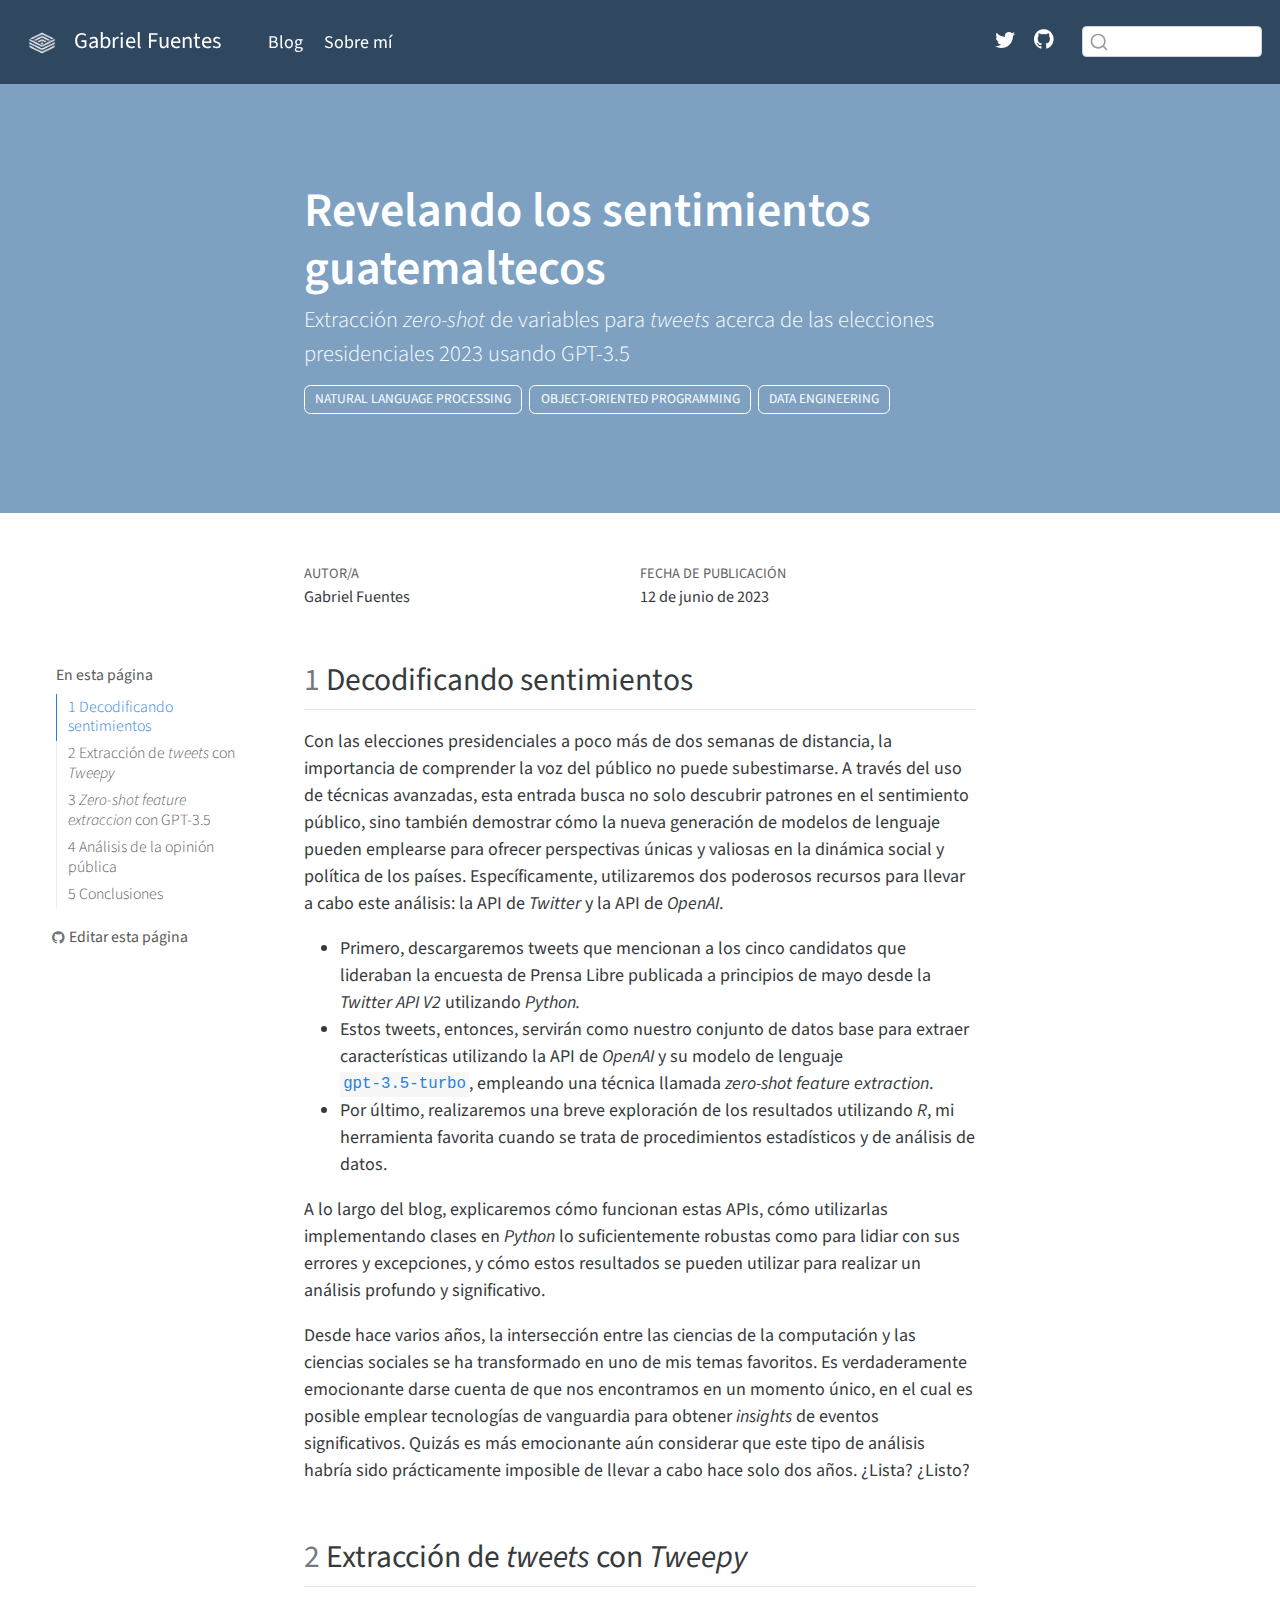
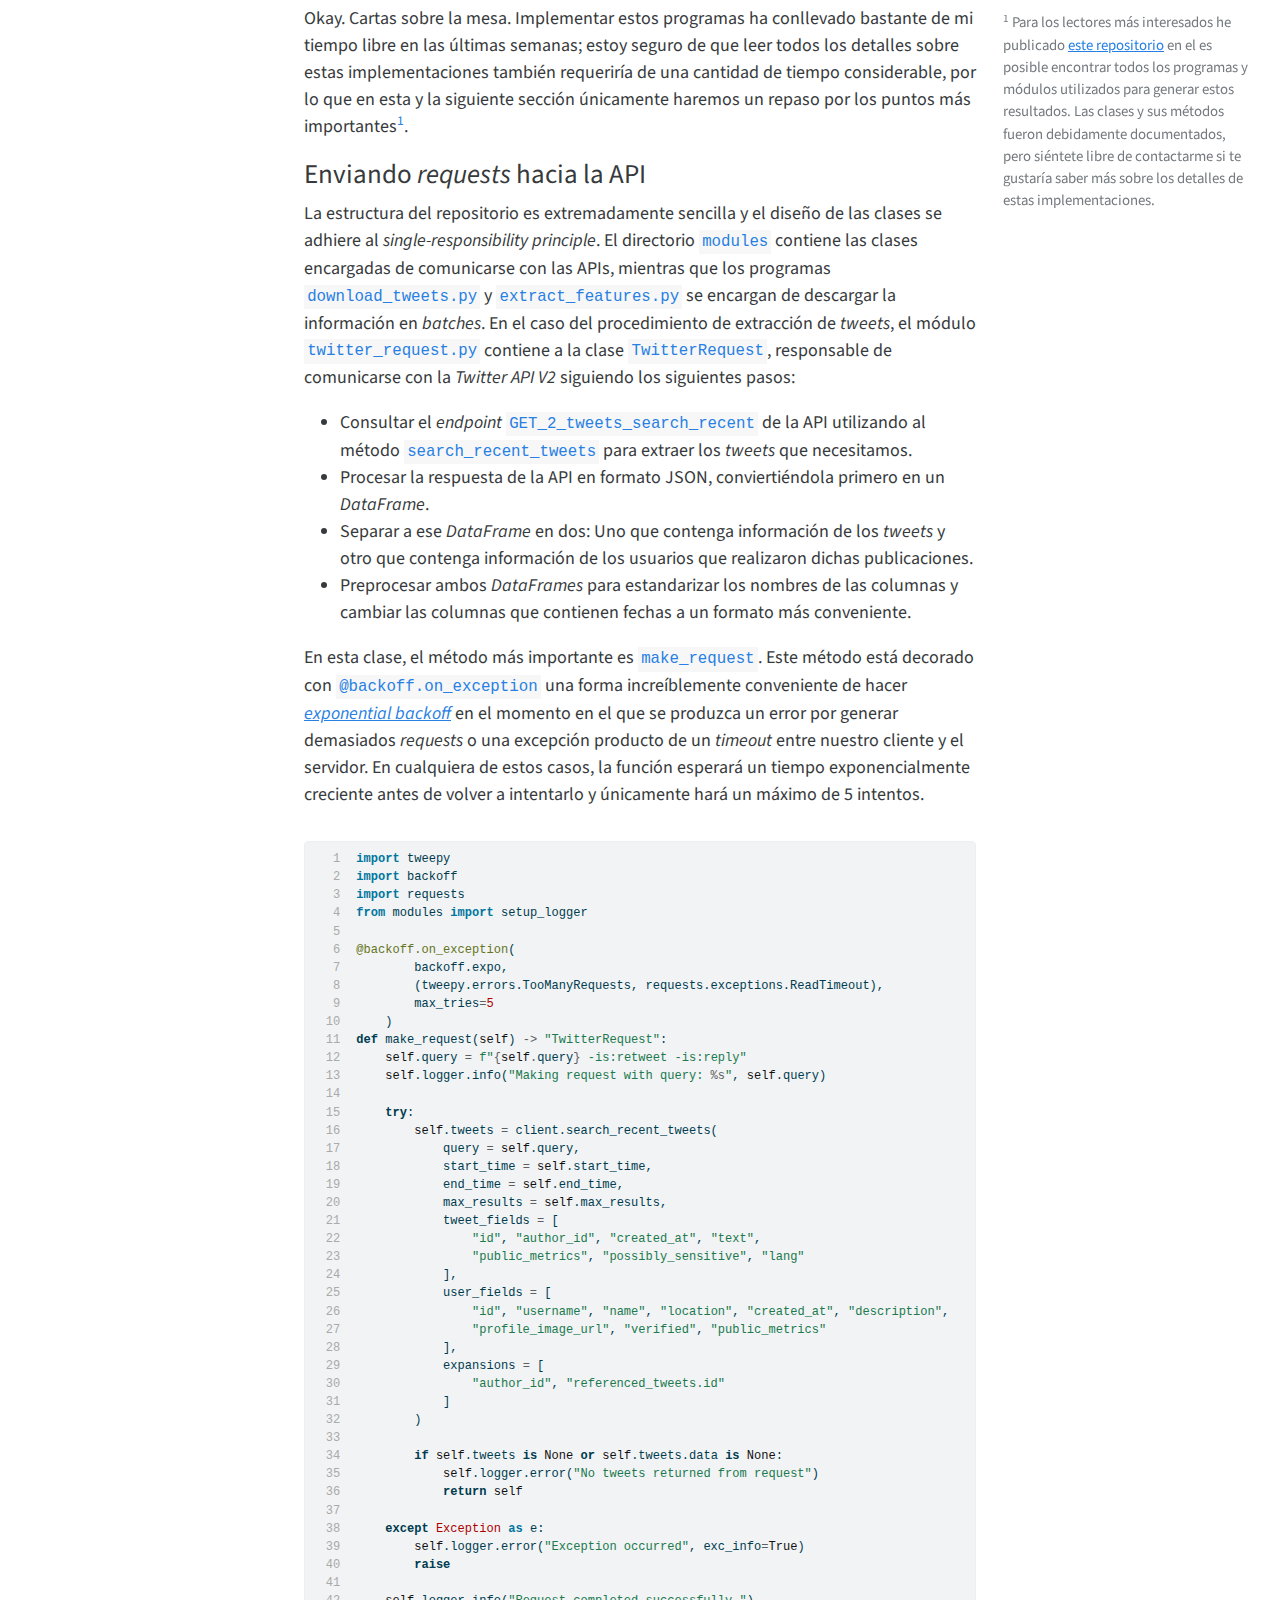
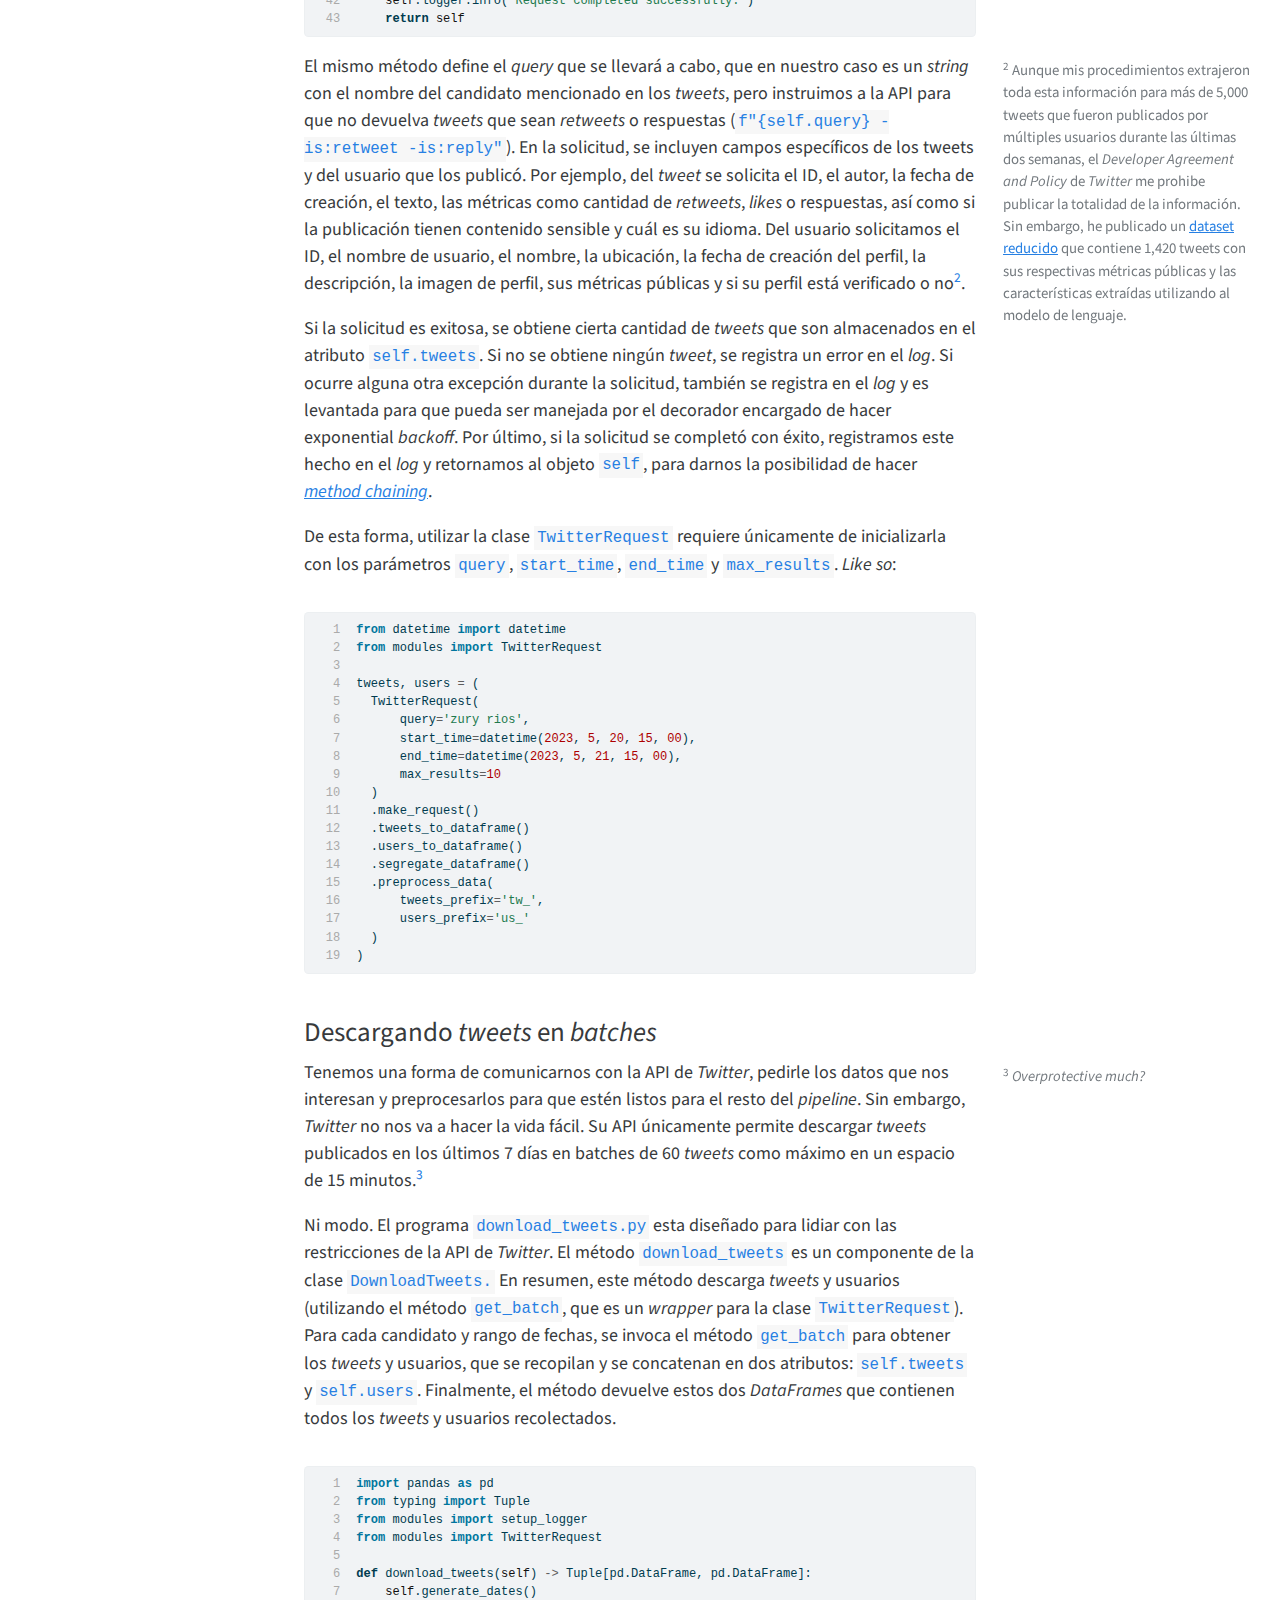
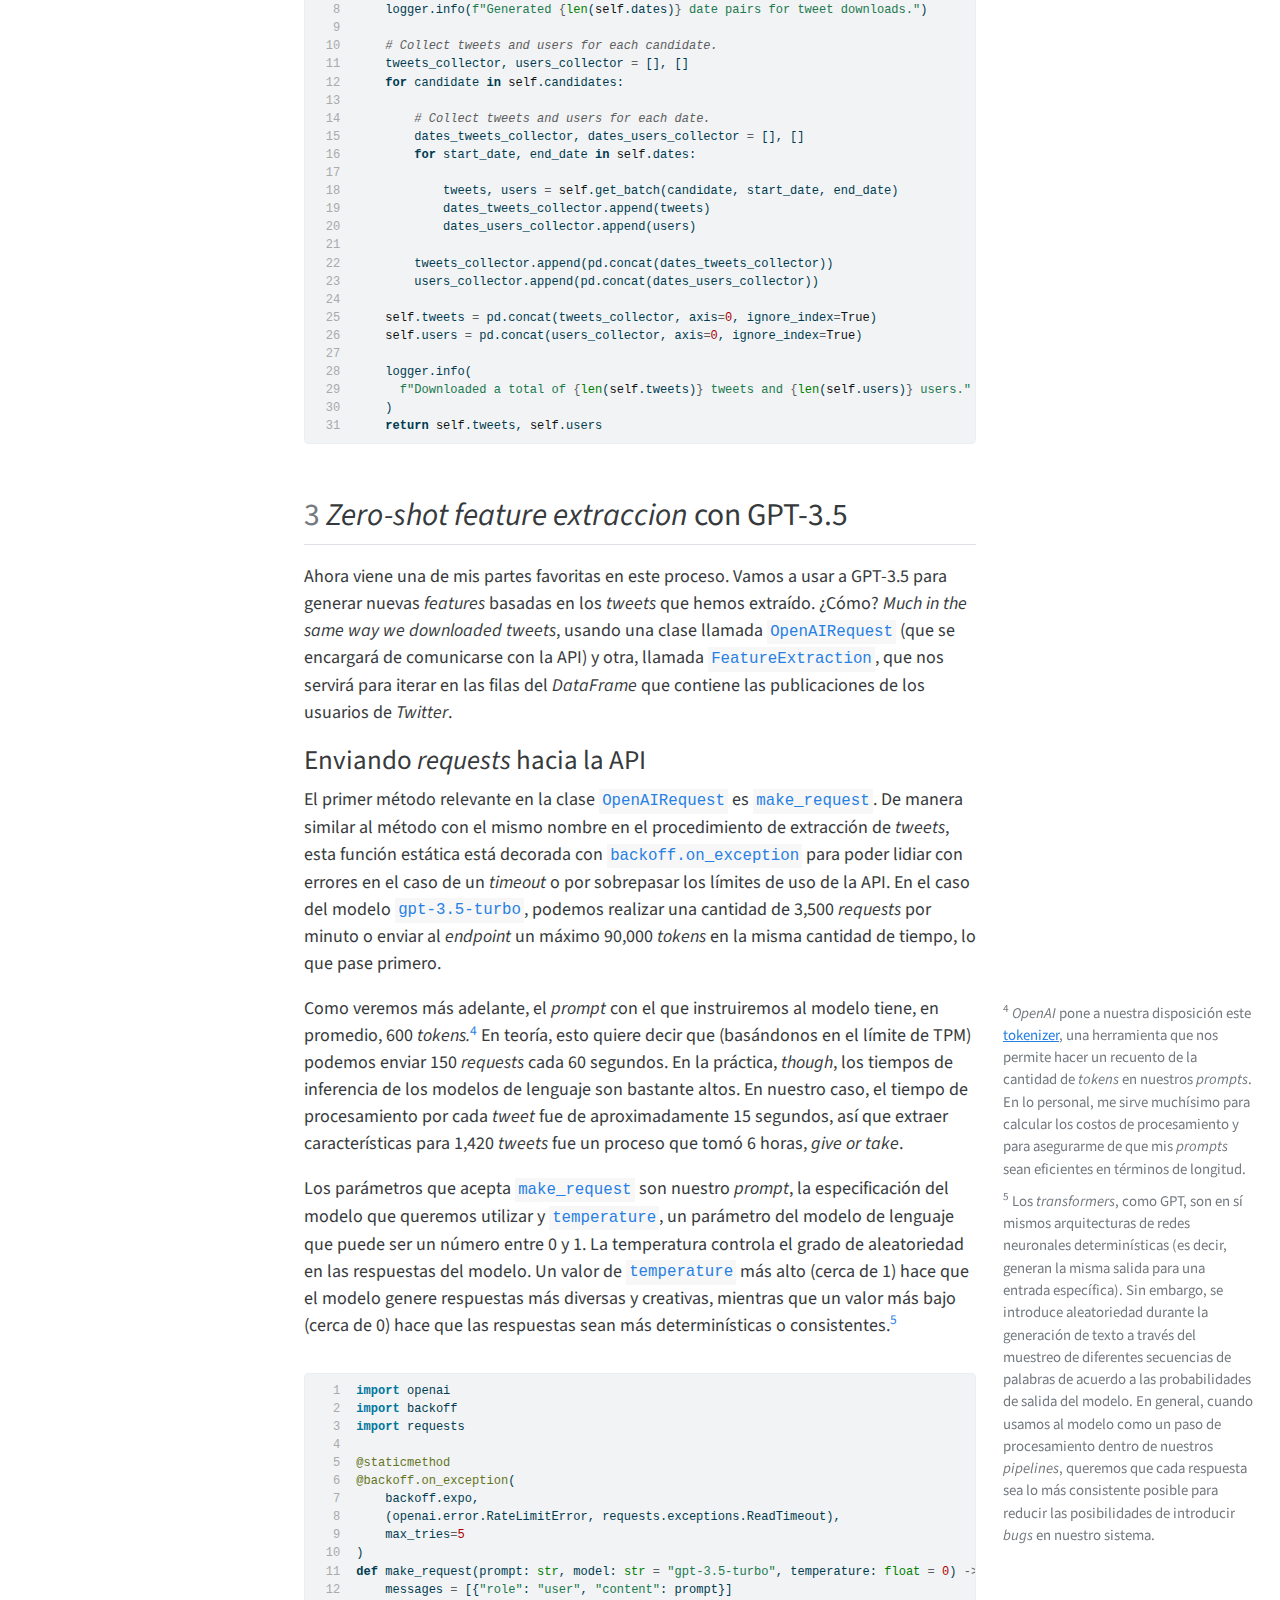
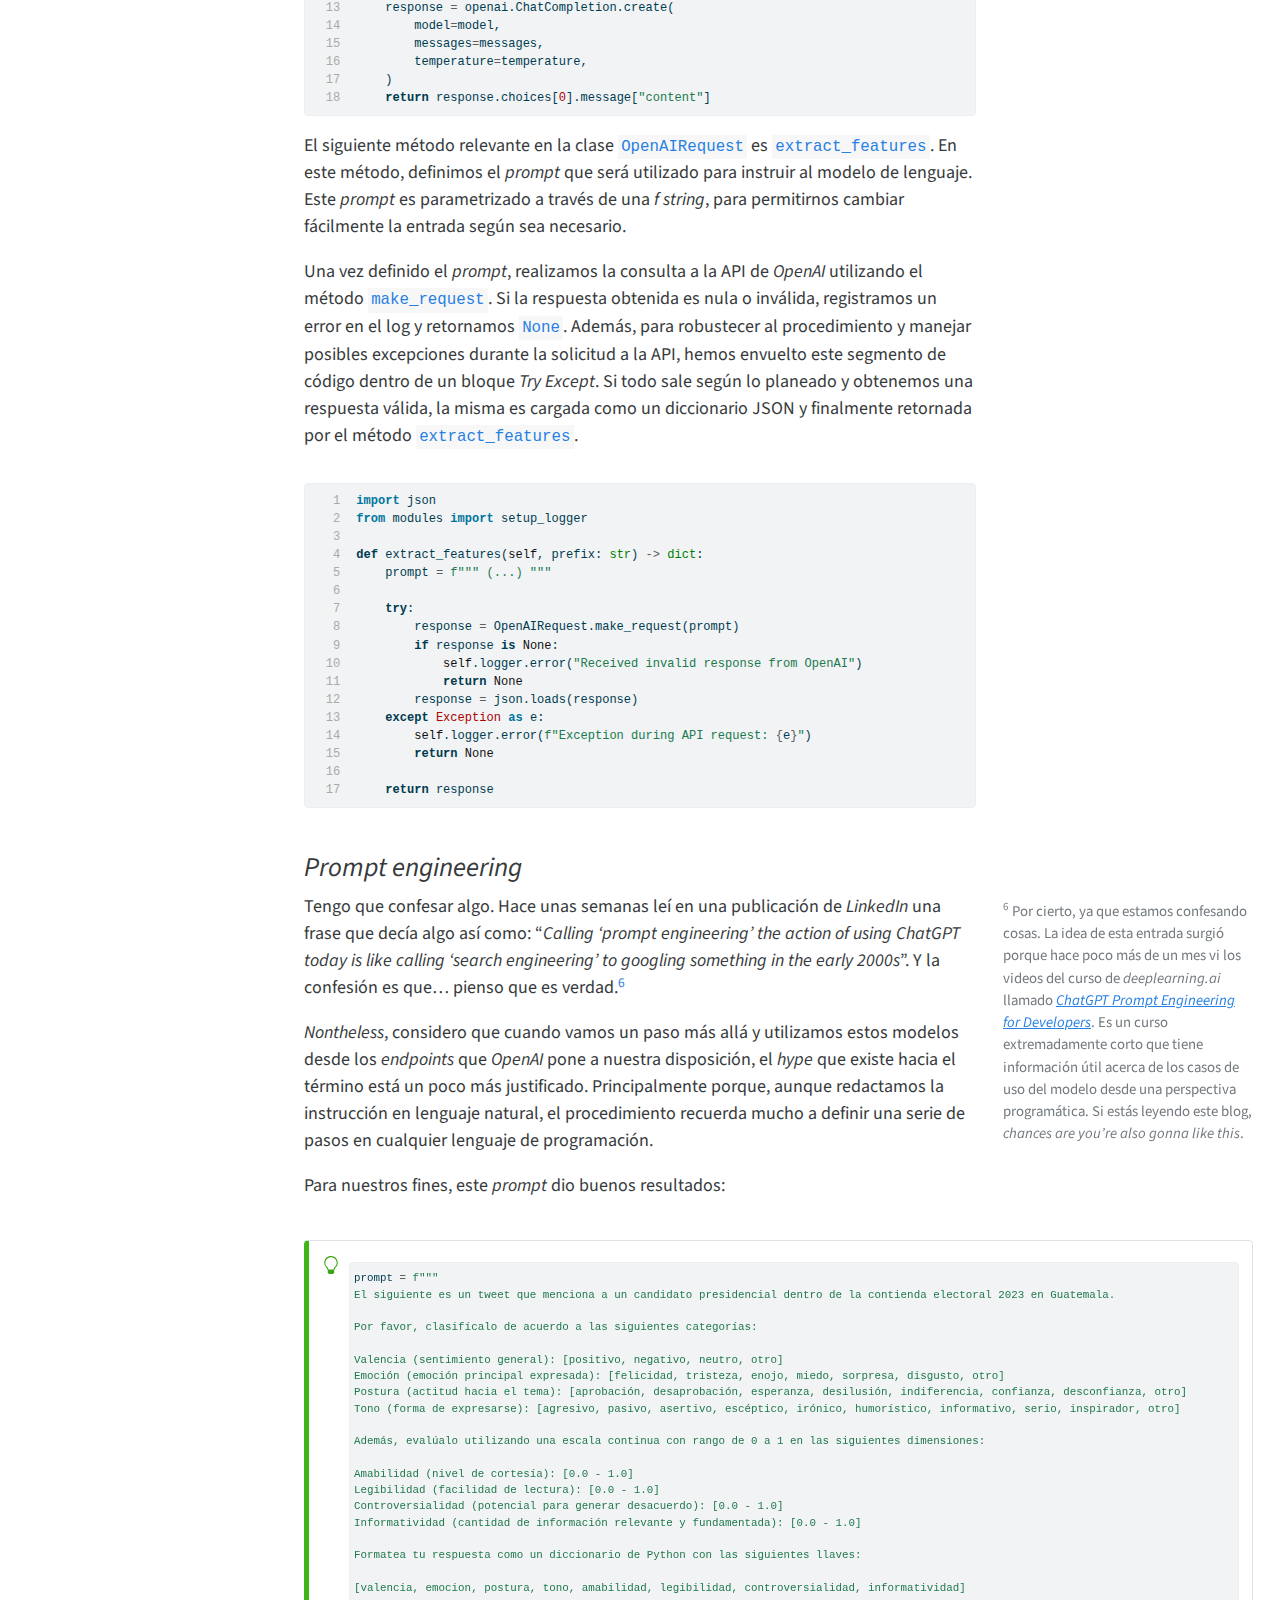
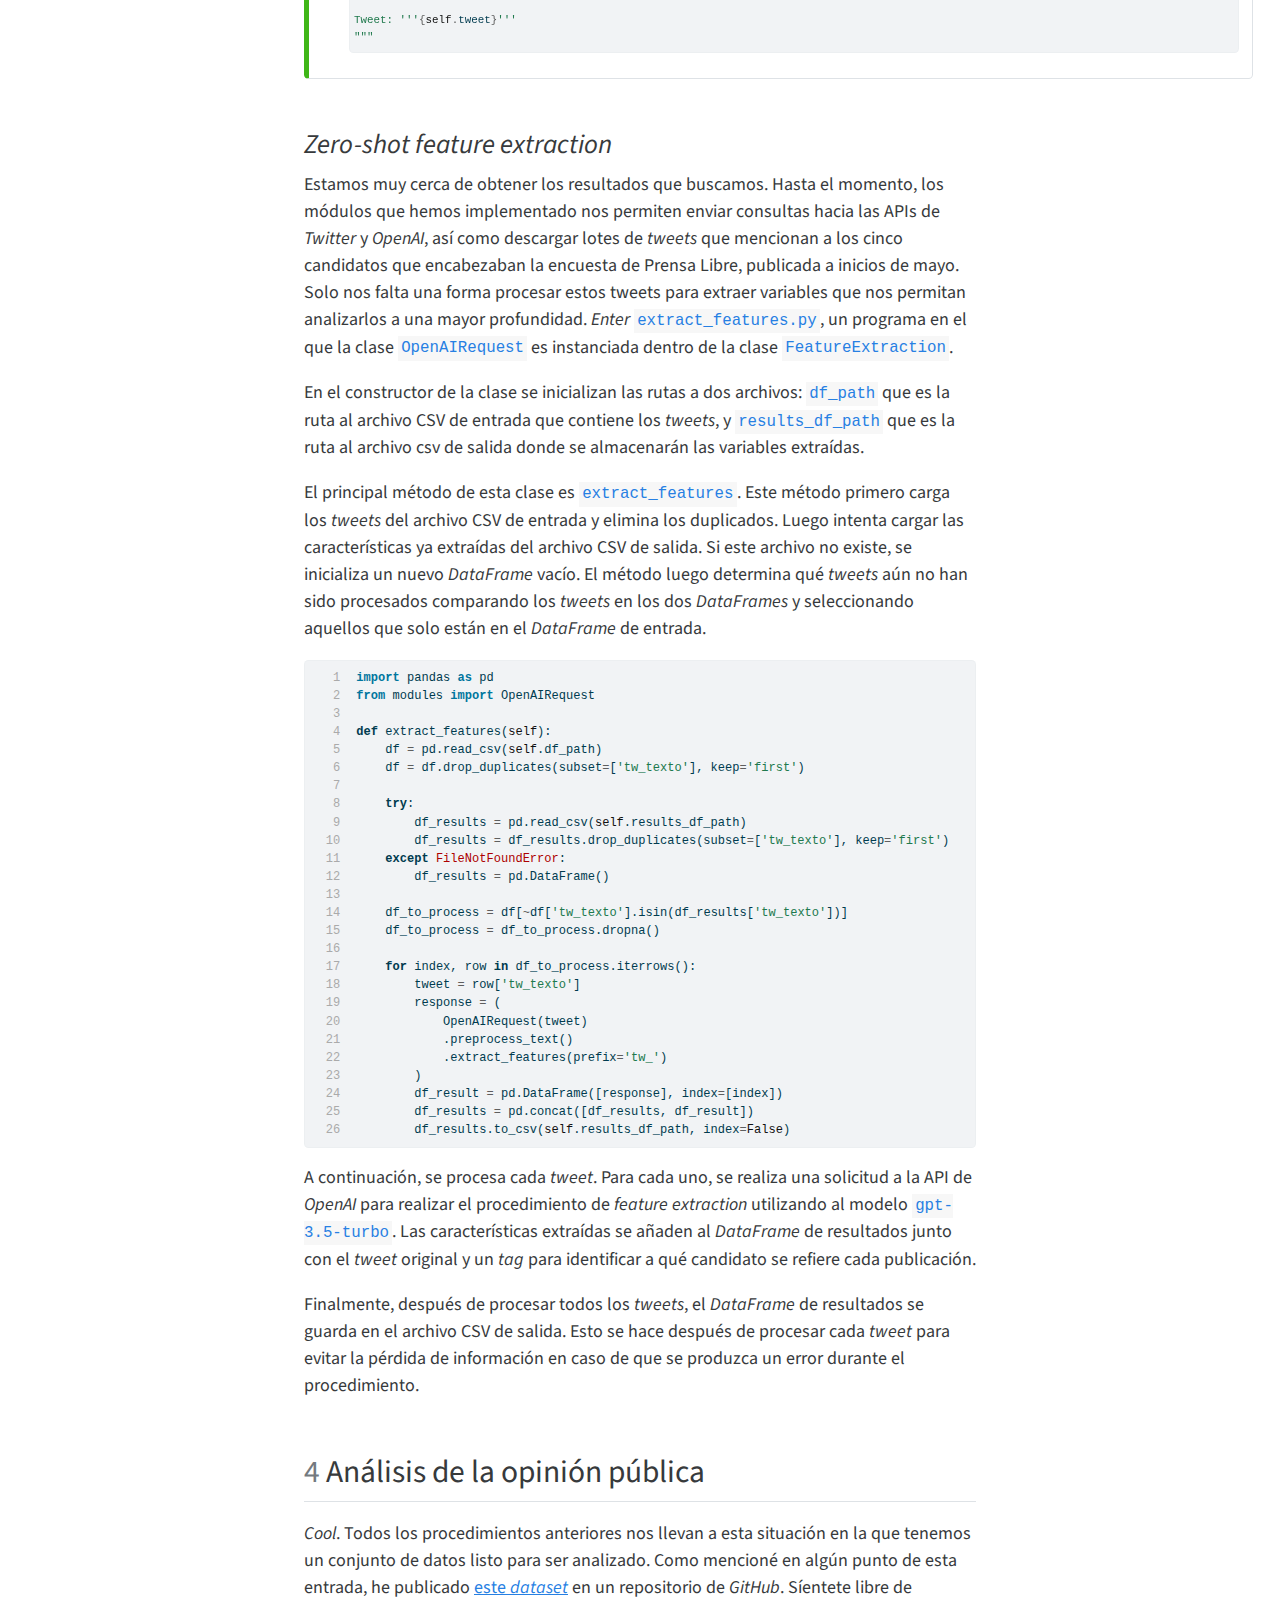
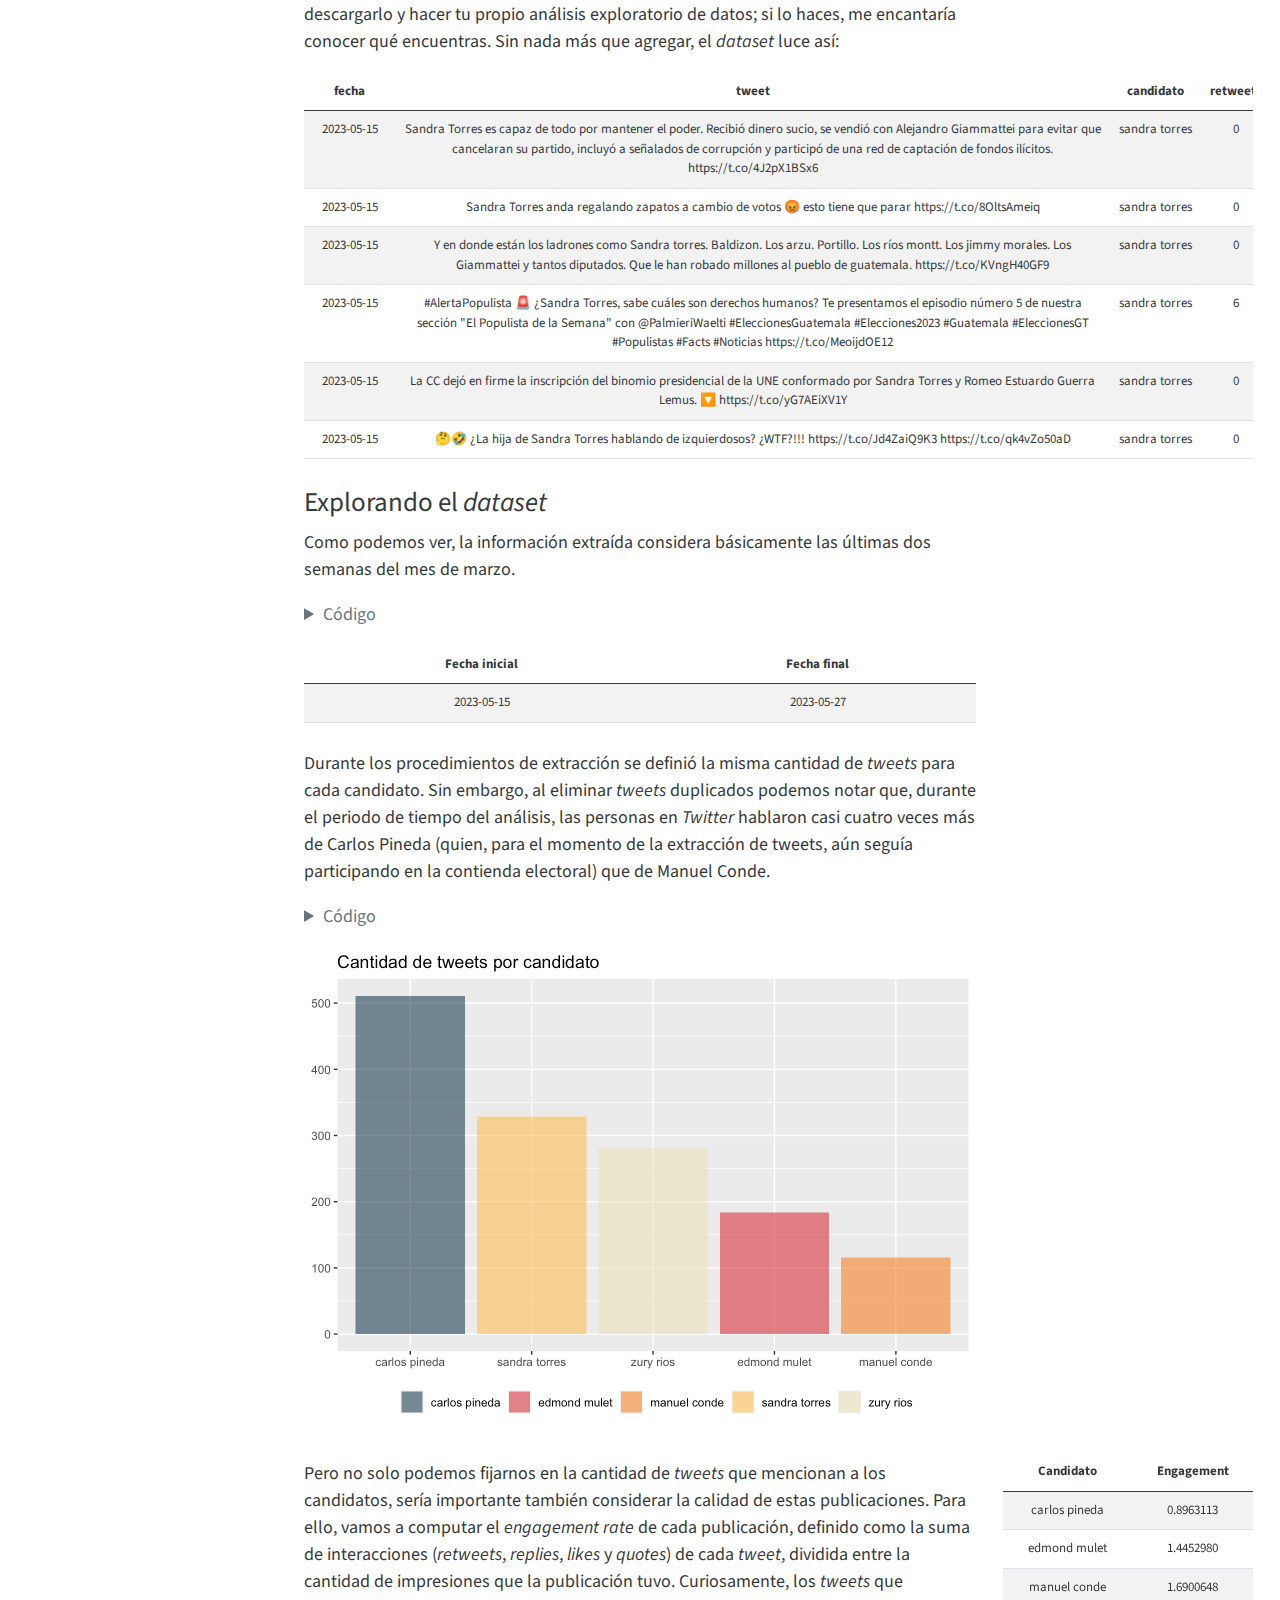
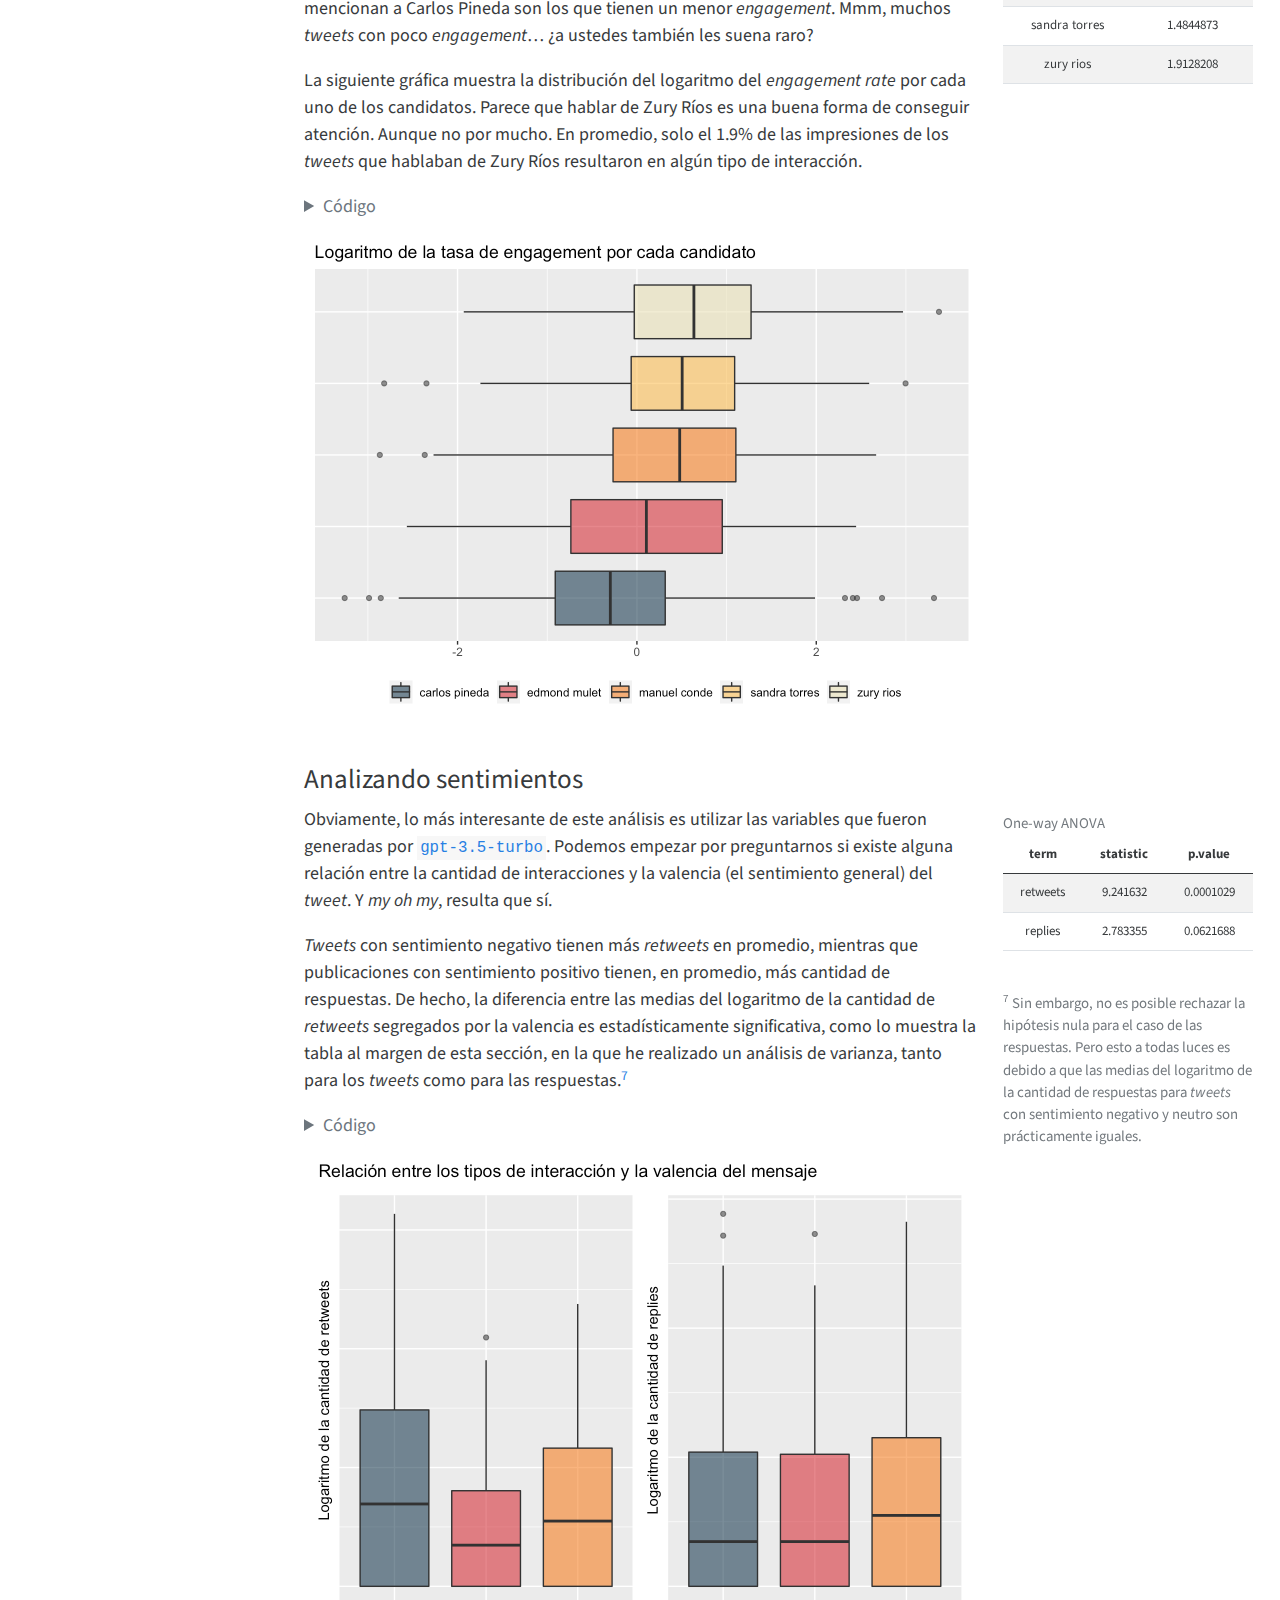
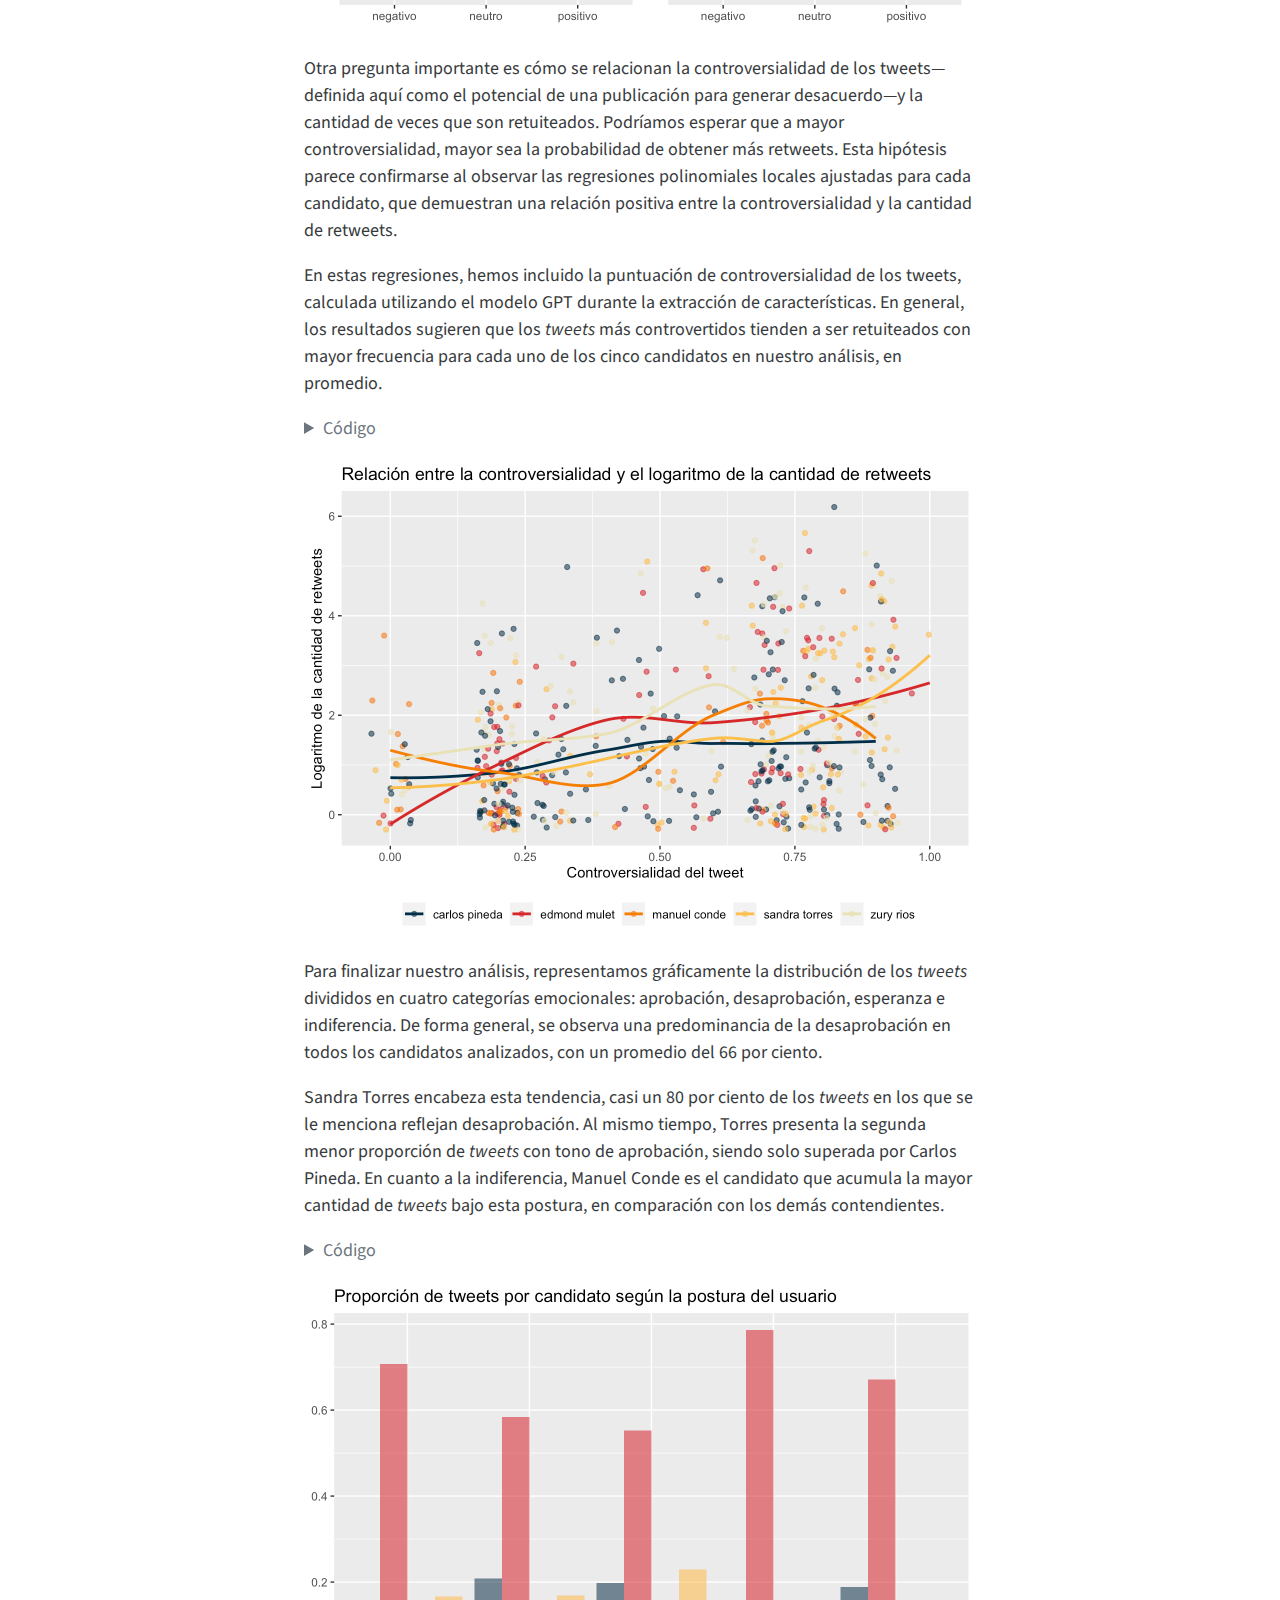
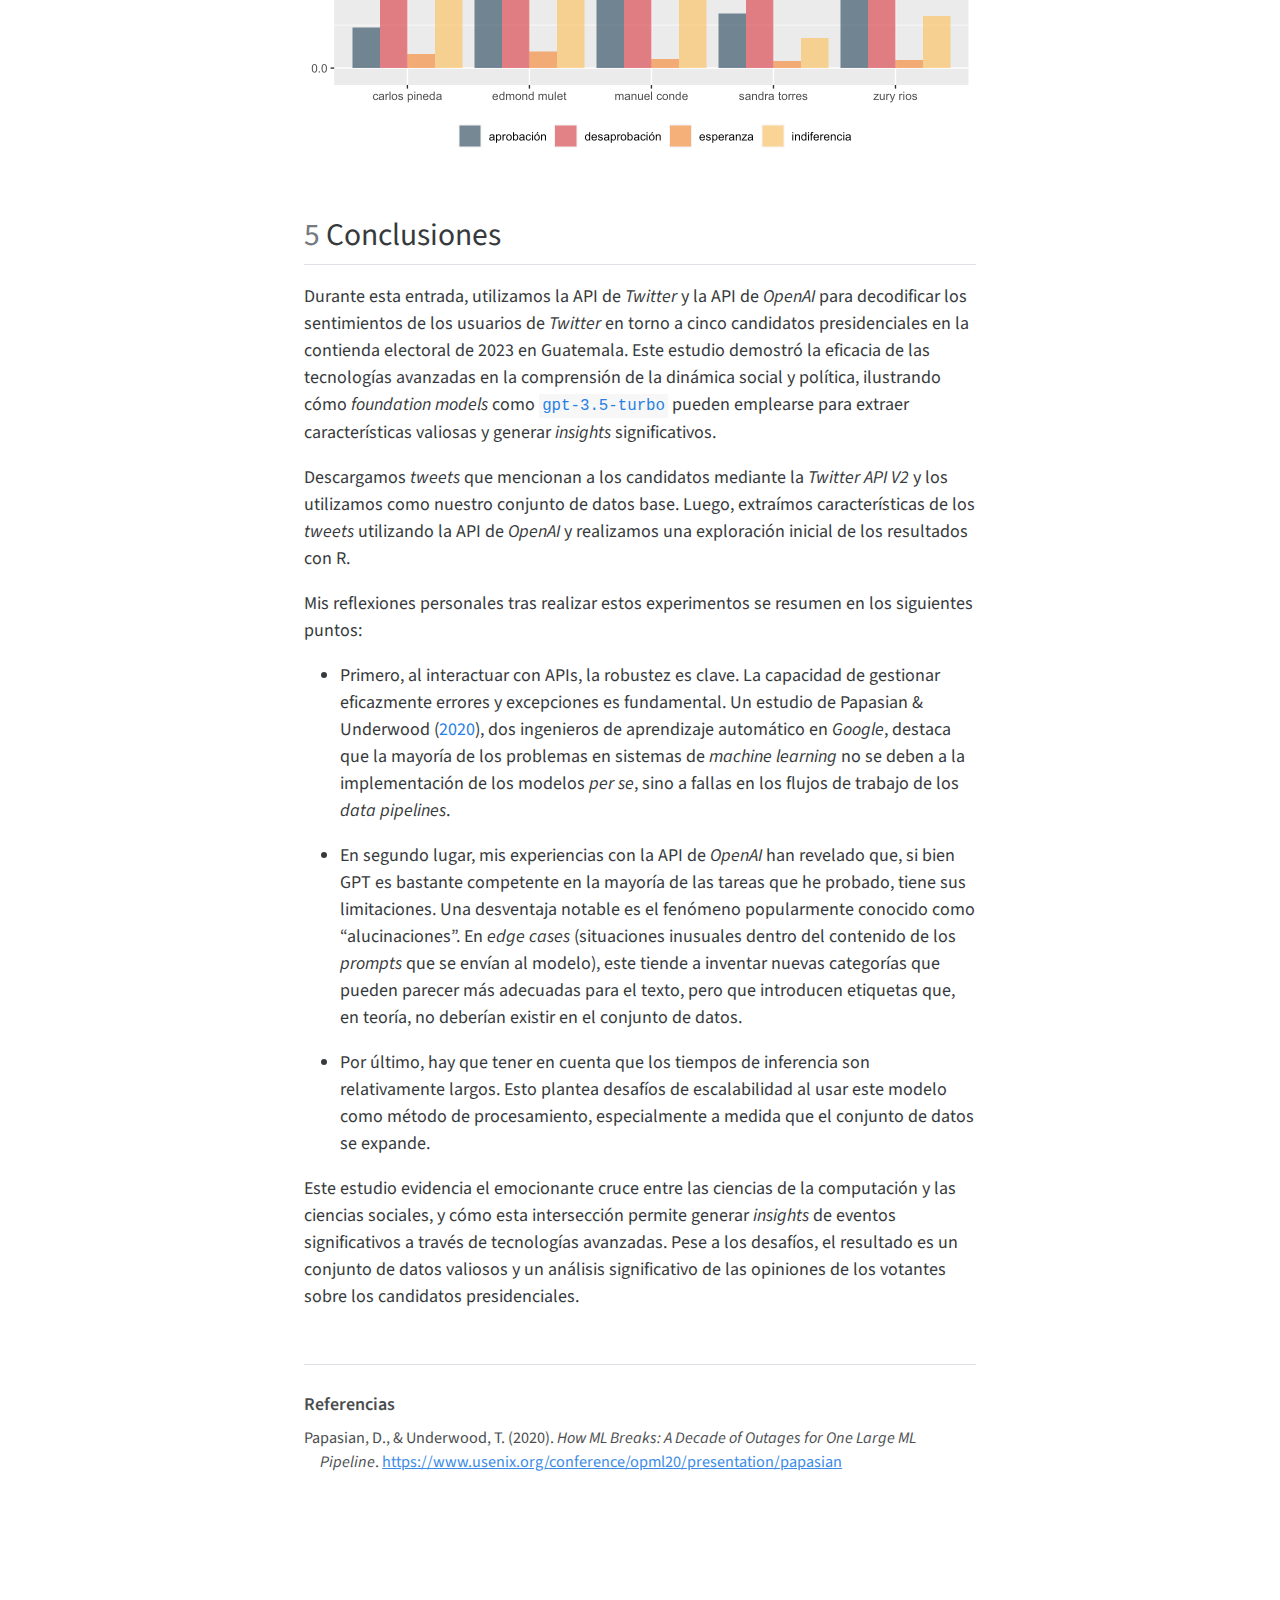
==== docs/posts/election-insights/index.html @ 9e245724 "Final draft" ====
<!DOCTYPE html>
<html xmlns="http://www.w3.org/1999/xhtml" lang="es" xml:lang="es"><head>

<meta charset="utf-8">
<meta name="generator" content="quarto-1.2.269">

<meta name="viewport" content="width=device-width, initial-scale=1.0, user-scalable=yes">

<meta name="author" content="Gabriel Fuentes">

<title>Gabriel Fuentes - Revelando los sentimientos guatemaltecos</title>
<style>
code{white-space: pre-wrap;}
span.smallcaps{font-variant: small-caps;}
div.columns{display: flex; gap: min(4vw, 1.5em);}
div.column{flex: auto; overflow-x: auto;}
div.hanging-indent{margin-left: 1.5em; text-indent: -1.5em;}
ul.task-list{list-style: none;}
ul.task-list li input[type="checkbox"] {
  width: 0.8em;
  margin: 0 0.8em 0.2em -1.6em;
  vertical-align: middle;
}
pre > code.sourceCode { white-space: pre; position: relative; }
pre > code.sourceCode > span { display: inline-block; line-height: 1.25; }
pre > code.sourceCode > span:empty { height: 1.2em; }
.sourceCode { overflow: visible; }
code.sourceCode > span { color: inherit; text-decoration: inherit; }
div.sourceCode { margin: 1em 0; }
pre.sourceCode { margin: 0; }
@media screen {
div.sourceCode { overflow: auto; }
}
@media print {
pre > code.sourceCode { white-space: pre-wrap; }
pre > code.sourceCode > span { text-indent: -5em; padding-left: 5em; }
}
pre.numberSource code
  { counter-reset: source-line 0; }
pre.numberSource code > span
  { position: relative; left: -4em; counter-increment: source-line; }
pre.numberSource code > span > a:first-child::before
  { content: counter(source-line);
    position: relative; left: -1em; text-align: right; vertical-align: baseline;
    border: none; display: inline-block;
    -webkit-touch-callout: none; -webkit-user-select: none;
    -khtml-user-select: none; -moz-user-select: none;
    -ms-user-select: none; user-select: none;
    padding: 0 4px; width: 4em;
    color: #aaaaaa;
  }
pre.numberSource { margin-left: 3em; border-left: 1px solid #aaaaaa;  padding-left: 4px; }
div.sourceCode
  {   }
@media screen {
pre > code.sourceCode > span > a:first-child::before { text-decoration: underline; }
}
code span.al { color: #ff0000; font-weight: bold; } /* Alert */
code span.an { color: #60a0b0; font-weight: bold; font-style: italic; } /* Annotation */
code span.at { color: #7d9029; } /* Attribute */
code span.bn { color: #40a070; } /* BaseN */
code span.bu { color: #008000; } /* BuiltIn */
code span.cf { color: #007020; font-weight: bold; } /* ControlFlow */
code span.ch { color: #4070a0; } /* Char */
code span.cn { color: #880000; } /* Constant */
code span.co { color: #60a0b0; font-style: italic; } /* Comment */
code span.cv { color: #60a0b0; font-weight: bold; font-style: italic; } /* CommentVar */
code span.do { color: #ba2121; font-style: italic; } /* Documentation */
code span.dt { color: #902000; } /* DataType */
code span.dv { color: #40a070; } /* DecVal */
code span.er { color: #ff0000; font-weight: bold; } /* Error */
code span.ex { } /* Extension */
code span.fl { color: #40a070; } /* Float */
code span.fu { color: #06287e; } /* Function */
code span.im { color: #008000; font-weight: bold; } /* Import */
code span.in { color: #60a0b0; font-weight: bold; font-style: italic; } /* Information */
code span.kw { color: #007020; font-weight: bold; } /* Keyword */
code span.op { color: #666666; } /* Operator */
code span.ot { color: #007020; } /* Other */
code span.pp { color: #bc7a00; } /* Preprocessor */
code span.sc { color: #4070a0; } /* SpecialChar */
code span.ss { color: #bb6688; } /* SpecialString */
code span.st { color: #4070a0; } /* String */
code span.va { color: #19177c; } /* Variable */
code span.vs { color: #4070a0; } /* VerbatimString */
code span.wa { color: #60a0b0; font-weight: bold; font-style: italic; } /* Warning */
div.csl-bib-body { }
div.csl-entry {
  clear: both;
}
.hanging div.csl-entry {
  margin-left:2em;
  text-indent:-2em;
}
div.csl-left-margin {
  min-width:2em;
  float:left;
}
div.csl-right-inline {
  margin-left:2em;
  padding-left:1em;
}
div.csl-indent {
  margin-left: 2em;
}
</style>


<script src="../../site_libs/quarto-nav/quarto-nav.js"></script>
<script src="../../site_libs/quarto-nav/headroom.min.js"></script>
<script src="../../site_libs/clipboard/clipboard.min.js"></script>
<script src="../../site_libs/quarto-search/autocomplete.umd.js"></script>
<script src="../../site_libs/quarto-search/fuse.min.js"></script>
<script src="../../site_libs/quarto-search/quarto-search.js"></script>
<meta name="quarto:offset" content="../../">
<link href="../../favicon.png" rel="icon" type="image/png">
<script src="../../site_libs/quarto-html/quarto.js"></script>
<script src="../../site_libs/quarto-html/popper.min.js"></script>
<script src="../../site_libs/quarto-html/tippy.umd.min.js"></script>
<script src="../../site_libs/quarto-html/anchor.min.js"></script>
<link href="../../site_libs/quarto-html/tippy.css" rel="stylesheet">
<link href="../../site_libs/quarto-html/quarto-syntax-highlighting.css" rel="stylesheet" id="quarto-text-highlighting-styles">
<script src="../../site_libs/bootstrap/bootstrap.min.js"></script>
<link href="../../site_libs/bootstrap/bootstrap-icons.css" rel="stylesheet">
<link href="../../site_libs/bootstrap/bootstrap.min.css" rel="stylesheet" id="quarto-bootstrap" data-mode="light">
<script id="quarto-search-options" type="application/json">{
  "location": "navbar",
  "copy-button": false,
  "collapse-after": 3,
  "panel-placement": "end",
  "type": "textbox",
  "limit": 20,
  "language": {
    "search-no-results-text": "Sin resultados",
    "search-matching-documents-text": "documentos encontrados",
    "search-copy-link-title": "Copiar el enlace en la búsqueda",
    "search-hide-matches-text": "Ocultar resultados adicionales",
    "search-more-match-text": "resultado adicional en este documento",
    "search-more-matches-text": "resultados adicionales en este documento",
    "search-clear-button-title": "Borrar",
    "search-detached-cancel-button-title": "Cancelar",
    "search-submit-button-title": "Enviar"
  }
}</script>
<script async="" src="https://www.googletagmanager.com/gtag/js?id=G-SLRQS7H2TD"></script>

<script type="text/javascript">

window.dataLayer = window.dataLayer || [];
function gtag(){dataLayer.push(arguments);}
gtag('js', new Date());
gtag('config', 'G-SLRQS7H2TD', { 'anonymize_ip': true});
</script>
<style>html{ scroll-behavior: smooth; }</style>
<style>
    .quarto-title-block .quarto-title-banner {
      background: #7EA1C2;
    }
    </style>

<script src="../../site_libs/kePrint-0.0.1/kePrint.js"></script>
<link href="../../site_libs/lightable-0.0.1/lightable.css" rel="stylesheet">


<link rel="stylesheet" href="../../styles.css">
<meta name="twitter:title" content="Gabriel Fuentes - Revelando los sentimientos guatemaltecos">
<meta name="twitter:description" content="Extracción *zero-shot* de variables para *tweets* acerca de las elecciones presidenciales 2023 usando GPT-3.5">
<meta name="twitter:image" content="https://gafnts.github.io/posts/election-insights/thumbnail.png">
<meta name="twitter:image-height" content="1450">
<meta name="twitter:image-width" content="1920">
<meta name="twitter:card" content="summary_large_image">
</head>

<body class="floating nav-fixed slimcontent">

<div id="quarto-search-results"></div>
  <header id="quarto-header" class="headroom fixed-top">
    <nav class="navbar navbar-expand-lg navbar-dark ">
      <div class="navbar-container container-fluid">
      <div class="navbar-brand-container">
    <a href="../../index.html" class="navbar-brand navbar-brand-logo">
    <img src="../../favicon.png" alt="" class="navbar-logo">
    </a>
    <a class="navbar-brand" href="../../index.html">
    <span class="navbar-title">Gabriel Fuentes</span>
    </a>
  </div>
          <button class="navbar-toggler" type="button" data-bs-toggle="collapse" data-bs-target="#navbarCollapse" aria-controls="navbarCollapse" aria-expanded="false" aria-label="Toggle navigation" onclick="if (window.quartoToggleHeadroom) { window.quartoToggleHeadroom(); }">
  <span class="navbar-toggler-icon"></span>
</button>
          <div class="collapse navbar-collapse" id="navbarCollapse">
            <ul class="navbar-nav navbar-nav-scroll me-auto">
  <li class="nav-item">
    <a class="nav-link" href="../../index.html">
 <span class="menu-text">Blog</span></a>
  </li>  
  <li class="nav-item">
    <a class="nav-link" href="../../about.html">
 <span class="menu-text">Sobre mí</span></a>
  </li>  
</ul>
            <ul class="navbar-nav navbar-nav-scroll ms-auto">
  <li class="nav-item compact">
    <a class="nav-link" href="https://twitter.com/gafnts"><i class="bi bi-twitter" role="img">
</i> 
 <span class="menu-text"></span></a>
  </li>  
  <li class="nav-item compact">
    <a class="nav-link" href="https://github.com/gafnts"><i class="bi bi-github" role="img">
</i> 
 <span class="menu-text"></span></a>
  </li>  
</ul>
              <div id="quarto-search" class="" title="Search"></div>
          </div> <!-- /navcollapse -->
      </div> <!-- /container-fluid -->
    </nav>
</header>
<!-- content -->
<header id="title-block-header" class="quarto-title-block default toc-left page-columns page-full">
  <div class="quarto-title-banner page-columns page-full">
    <div class="quarto-title column-body">
      <h1 class="title">Revelando los sentimientos guatemaltecos</h1>
            <p class="subtitle lead">Extracción <em>zero-shot</em> de variables para <em>tweets</em> acerca de las elecciones presidenciales 2023 usando GPT-3.5</p>
                                <div class="quarto-categories">
                <div class="quarto-category">Natural language processing</div>
                <div class="quarto-category">Object-oriented programming</div>
                <div class="quarto-category">Data engineering</div>
              </div>
                  </div>
  </div>
    
  
  <div class="quarto-title-meta">

      <div>
      <div class="quarto-title-meta-heading">Autor/a</div>
      <div class="quarto-title-meta-contents">
               <p>Gabriel Fuentes </p>
            </div>
    </div>
      
      <div>
      <div class="quarto-title-meta-heading">Fecha de publicación</div>
      <div class="quarto-title-meta-contents">
        <p class="date">12 de junio de 2023</p>
      </div>
    </div>
    
      
    </div>
    
  
  </header><div id="quarto-content" class="quarto-container page-columns page-rows-contents page-layout-article page-navbar">
<!-- sidebar -->
  <nav id="quarto-sidebar" class="sidebar collapse sidebar-navigation floating overflow-auto">
    <nav id="TOC" role="doc-toc" class="toc-active">
    <h2 id="toc-title">En esta página</h2>
   
  <ul>
  <li><a href="#decodificando-sentimientos" id="toc-decodificando-sentimientos" class="nav-link active" data-scroll-target="#decodificando-sentimientos"><span class="toc-section-number">1</span>  Decodificando sentimientos</a></li>
  <li><a href="#extracción-de-tweets-con-tweepy" id="toc-extracción-de-tweets-con-tweepy" class="nav-link" data-scroll-target="#extracción-de-tweets-con-tweepy"><span class="toc-section-number">2</span>  Extracción de <em>tweets</em> con <em>Tweepy</em></a>
  <ul class="collapse">
  <li><a href="#enviando-requests-hacia-la-api" id="toc-enviando-requests-hacia-la-api" class="nav-link" data-scroll-target="#enviando-requests-hacia-la-api">Enviando <em>requests</em> hacia la API</a></li>
  <li><a href="#descargando-tweets-en-batches" id="toc-descargando-tweets-en-batches" class="nav-link" data-scroll-target="#descargando-tweets-en-batches">Descargando <em>tweets</em> en <em>batches</em></a></li>
  </ul></li>
  <li><a href="#zero-shot-feature-extraccion-con-gpt-3.5" id="toc-zero-shot-feature-extraccion-con-gpt-3.5" class="nav-link" data-scroll-target="#zero-shot-feature-extraccion-con-gpt-3.5"><span class="toc-section-number">3</span>  <em>Zero-shot feature extraccion</em> con GPT-3.5</a>
  <ul class="collapse">
  <li><a href="#enviando-requests-hacia-la-api-1" id="toc-enviando-requests-hacia-la-api-1" class="nav-link" data-scroll-target="#enviando-requests-hacia-la-api-1">Enviando <em>requests</em> hacia la API</a></li>
  <li><a href="#prompt-engineering" id="toc-prompt-engineering" class="nav-link" data-scroll-target="#prompt-engineering"><em>Prompt engineering</em></a></li>
  <li><a href="#zero-shot-feature-extraction" id="toc-zero-shot-feature-extraction" class="nav-link" data-scroll-target="#zero-shot-feature-extraction"><em>Zero-shot feature extraction</em></a></li>
  </ul></li>
  <li><a href="#análisis-de-la-opinión-pública" id="toc-análisis-de-la-opinión-pública" class="nav-link" data-scroll-target="#análisis-de-la-opinión-pública"><span class="toc-section-number">4</span>  Análisis de la opinión pública</a>
  <ul class="collapse">
  <li><a href="#explorando-el-dataset" id="toc-explorando-el-dataset" class="nav-link" data-scroll-target="#explorando-el-dataset">Explorando el <em>dataset</em></a></li>
  <li><a href="#analizando-sentimientos" id="toc-analizando-sentimientos" class="nav-link" data-scroll-target="#analizando-sentimientos">Analizando sentimientos</a></li>
  </ul></li>
  <li><a href="#conclusiones" id="toc-conclusiones" class="nav-link" data-scroll-target="#conclusiones"><span class="toc-section-number">5</span>  Conclusiones</a></li>
  </ul>
<div class="toc-actions"><div><i class="bi bi-github"></i></div><div class="action-links"><p><a href="https://github.com/gafnts/gafnts.github.io/edit/blog/posts/election-insights/index.qmd" class="toc-action">Editar esta página</a></p></div></div></nav>
</nav>
<!-- margin-sidebar -->
    <div id="quarto-margin-sidebar" class="sidebar margin-sidebar">
    </div>
<!-- main -->
<main class="content quarto-banner-title-block page-columns page-full" id="quarto-document-content">




<section id="decodificando-sentimientos" class="level2" data-number="1">
<h2 data-number="1" class="anchored" data-anchor-id="decodificando-sentimientos"><span class="header-section-number">1</span> Decodificando sentimientos</h2>
<p>Con las elecciones presidenciales a poco más de dos semanas de distancia, la importancia de comprender la voz del público no puede subestimarse. A través del uso de técnicas avanzadas, esta entrada busca no solo descubrir patrones en el sentimiento público, sino también demostrar cómo la nueva generación de modelos de lenguaje pueden emplearse para ofrecer perspectivas únicas y valiosas en la dinámica social y política de los países. Específicamente, utilizaremos dos poderosos recursos para llevar a cabo este análisis: la API de <em>Twitter</em> y la API de <em>OpenAI</em>.</p>
<ul>
<li>Primero, descargaremos tweets que mencionan a los cinco candidatos que lideraban la encuesta de Prensa Libre publicada a principios de mayo desde la <em>Twitter API V2</em> utilizando <em>Python.</em></li>
<li>Estos tweets, entonces, servirán como nuestro conjunto de datos base para extraer características utilizando la API de <em>OpenAI</em> y su modelo de lenguaje <code>gpt-3.5-turbo</code>, empleando una técnica llamada <em>zero-shot feature extraction</em>.</li>
<li>Por último, realizaremos una breve exploración de los resultados utilizando <em>R</em>, mi herramienta favorita cuando se trata de procedimientos estadísticos y de análisis de datos.</li>
</ul>
<p>A lo largo del blog, explicaremos cómo funcionan estas APIs, cómo utilizarlas implementando clases en <em>Python</em> lo suficientemente robustas como para lidiar con sus errores y excepciones, y cómo estos resultados se pueden utilizar para realizar un análisis profundo y significativo.</p>
<p>Desde hace varios años, la intersección entre las ciencias de la computación y las ciencias sociales se ha transformado en uno de mis temas favoritos. Es verdaderamente emocionante darse cuenta de que nos encontramos en un momento único, en el cual es posible emplear tecnologías de vanguardia para obtener <em>insights</em> de eventos significativos. Quizás es más emocionante aún considerar que este tipo de análisis habría sido prácticamente imposible de llevar a cabo hace solo dos años. ¿Lista? ¿Listo?</p>
</section>
<section id="extracción-de-tweets-con-tweepy" class="level2 page-columns page-full" data-number="2">
<h2 data-number="2" class="anchored" data-anchor-id="extracción-de-tweets-con-tweepy"><span class="header-section-number">2</span> Extracción de <em>tweets</em> con <em>Tweepy</em></h2>
<div class="page-columns page-full"><p>Okay. Cartas sobre la mesa. Implementar estos programas ha conllevado bastante de mi tiempo libre en las últimas semanas; estoy seguro de que leer todos los detalles sobre estas implementaciones también requeriría de una cantidad de tiempo considerable, por lo que en esta y la siguiente sección únicamente haremos un repaso por los puntos más importantes<a href="#fn1" class="footnote-ref" id="fnref1" role="doc-noteref"><sup>1</sup></a>.</p><div class="no-row-height column-margin column-container"><li id="fn1"><p><sup>1</sup>&nbsp;Para los lectores más interesados he publicado <a href="https://github.com/gafnts/2023-election-insights">este repositorio</a> en el es posible encontrar todos los programas y módulos utilizados para generar estos resultados. Las clases y sus métodos fueron debidamente documentados, pero siéntete libre de contactarme si te gustaría saber más sobre los detalles de estas implementaciones.</p></li></div></div>
<section id="enviando-requests-hacia-la-api" class="level3 page-columns page-full">
<h3 class="anchored" data-anchor-id="enviando-requests-hacia-la-api">Enviando <em>requests</em> hacia la API</h3>
<p>La estructura del repositorio es extremadamente sencilla y el diseño de las clases se adhiere al <em>single-responsibility principle</em>. El directorio <code>modules</code> contiene las clases encargadas de comunicarse con las APIs, mientras que los programas <code>download_tweets.py</code> y <code>extract_features.py</code> se encargan de descargar la información en <em>batches</em>. En el caso del procedimiento de extracción de <em>tweets</em>, el módulo <code>twitter_request.py</code> contiene a la clase <code>TwitterRequest</code>, responsable de comunicarse con la <em>Twitter API V2</em> siguiendo los siguientes pasos:</p>
<ul>
<li>Consultar el <em>endpoint</em> <code>GET_2_tweets_search_recent</code> de la API utilizando al método <code>search_recent_tweets</code> para extraer los <em>tweets</em> que necesitamos.</li>
<li>Procesar la respuesta de la API en formato JSON, conviertiéndola primero en un <em>DataFrame</em>.</li>
<li>Separar a ese <em>DataFrame</em> en dos: Uno que contenga información de los <em>tweets</em> y otro que contenga información de los usuarios que realizaron dichas publicaciones.</li>
<li>Preprocesar ambos <em>DataFrames</em> para estandarizar los nombres de las columnas y cambiar las columnas que contienen fechas a un formato más conveniente.</li>
</ul>
<p>En esta clase, el método más importante es <code>make_request</code>. Este método está decorado con <code>@backoff.on_exception</code> una forma increíblemente conveniente de hacer <a href="https://en.wikipedia.org/wiki/Exponential_backoff"><em>exponential backoff</em></a> en el momento en el que se produzca un error por generar demasiados <em>requests</em> o una excepción producto de un <em>timeout</em> entre nuestro cliente y el servidor. En cualquiera de estos casos, la función esperará un tiempo exponencialmente creciente antes de volver a intentarlo y únicamente hará un máximo de 5 intentos.</p>
<div class="cell">
<div class="sourceCode cell-code" id="cb1"><pre class="sourceCode numberSource python number-lines code-with-copy"><code class="sourceCode python"><span id="cb1-1"><a href="#cb1-1"></a><span class="im">import</span> tweepy</span>
<span id="cb1-2"><a href="#cb1-2"></a><span class="im">import</span> backoff</span>
<span id="cb1-3"><a href="#cb1-3"></a><span class="im">import</span> requests</span>
<span id="cb1-4"><a href="#cb1-4"></a><span class="im">from</span> modules <span class="im">import</span> setup_logger</span>
<span id="cb1-5"><a href="#cb1-5"></a></span>
<span id="cb1-6"><a href="#cb1-6"></a><span class="at">@backoff.on_exception</span>(</span>
<span id="cb1-7"><a href="#cb1-7"></a>        backoff.expo, </span>
<span id="cb1-8"><a href="#cb1-8"></a>        (tweepy.errors.TooManyRequests, requests.exceptions.ReadTimeout),</span>
<span id="cb1-9"><a href="#cb1-9"></a>        max_tries<span class="op">=</span><span class="dv">5</span></span>
<span id="cb1-10"><a href="#cb1-10"></a>    )</span>
<span id="cb1-11"><a href="#cb1-11"></a><span class="kw">def</span> make_request(<span class="va">self</span>) <span class="op">-&gt;</span> <span class="st">"TwitterRequest"</span>:</span>
<span id="cb1-12"><a href="#cb1-12"></a>    <span class="va">self</span>.query <span class="op">=</span> <span class="ss">f"</span><span class="sc">{</span><span class="va">self</span><span class="sc">.</span>query<span class="sc">}</span><span class="ss"> -is:retweet -is:reply"</span></span>
<span id="cb1-13"><a href="#cb1-13"></a>    <span class="va">self</span>.logger.info(<span class="st">"Making request with query: </span><span class="sc">%s</span><span class="st">"</span>, <span class="va">self</span>.query)</span>
<span id="cb1-14"><a href="#cb1-14"></a></span>
<span id="cb1-15"><a href="#cb1-15"></a>    <span class="cf">try</span>:</span>
<span id="cb1-16"><a href="#cb1-16"></a>        <span class="va">self</span>.tweets <span class="op">=</span> client.search_recent_tweets(</span>
<span id="cb1-17"><a href="#cb1-17"></a>            query <span class="op">=</span> <span class="va">self</span>.query,</span>
<span id="cb1-18"><a href="#cb1-18"></a>            start_time <span class="op">=</span> <span class="va">self</span>.start_time,</span>
<span id="cb1-19"><a href="#cb1-19"></a>            end_time <span class="op">=</span> <span class="va">self</span>.end_time,</span>
<span id="cb1-20"><a href="#cb1-20"></a>            max_results <span class="op">=</span> <span class="va">self</span>.max_results,</span>
<span id="cb1-21"><a href="#cb1-21"></a>            tweet_fields <span class="op">=</span> [</span>
<span id="cb1-22"><a href="#cb1-22"></a>                <span class="st">"id"</span>, <span class="st">"author_id"</span>, <span class="st">"created_at"</span>, <span class="st">"text"</span>, </span>
<span id="cb1-23"><a href="#cb1-23"></a>                <span class="st">"public_metrics"</span>, <span class="st">"possibly_sensitive"</span>, <span class="st">"lang"</span></span>
<span id="cb1-24"><a href="#cb1-24"></a>            ],</span>
<span id="cb1-25"><a href="#cb1-25"></a>            user_fields <span class="op">=</span> [</span>
<span id="cb1-26"><a href="#cb1-26"></a>                <span class="st">"id"</span>, <span class="st">"username"</span>, <span class="st">"name"</span>, <span class="st">"location"</span>, <span class="st">"created_at"</span>, <span class="st">"description"</span>, </span>
<span id="cb1-27"><a href="#cb1-27"></a>                <span class="st">"profile_image_url"</span>, <span class="st">"verified"</span>, <span class="st">"public_metrics"</span></span>
<span id="cb1-28"><a href="#cb1-28"></a>            ],</span>
<span id="cb1-29"><a href="#cb1-29"></a>            expansions <span class="op">=</span> [</span>
<span id="cb1-30"><a href="#cb1-30"></a>                <span class="st">"author_id"</span>, <span class="st">"referenced_tweets.id"</span></span>
<span id="cb1-31"><a href="#cb1-31"></a>            ]</span>
<span id="cb1-32"><a href="#cb1-32"></a>        )</span>
<span id="cb1-33"><a href="#cb1-33"></a>        </span>
<span id="cb1-34"><a href="#cb1-34"></a>        <span class="cf">if</span> <span class="va">self</span>.tweets <span class="kw">is</span> <span class="va">None</span> <span class="kw">or</span> <span class="va">self</span>.tweets.data <span class="kw">is</span> <span class="va">None</span>:</span>
<span id="cb1-35"><a href="#cb1-35"></a>            <span class="va">self</span>.logger.error(<span class="st">"No tweets returned from request"</span>)</span>
<span id="cb1-36"><a href="#cb1-36"></a>            <span class="cf">return</span> <span class="va">self</span></span>
<span id="cb1-37"><a href="#cb1-37"></a>          </span>
<span id="cb1-38"><a href="#cb1-38"></a>    <span class="cf">except</span> <span class="pp">Exception</span> <span class="im">as</span> e: </span>
<span id="cb1-39"><a href="#cb1-39"></a>        <span class="va">self</span>.logger.error(<span class="st">"Exception occurred"</span>, exc_info<span class="op">=</span><span class="va">True</span>)</span>
<span id="cb1-40"><a href="#cb1-40"></a>        <span class="cf">raise</span> </span>
<span id="cb1-41"><a href="#cb1-41"></a></span>
<span id="cb1-42"><a href="#cb1-42"></a>    <span class="va">self</span>.logger.info(<span class="st">"Request completed successfully."</span>)</span>
<span id="cb1-43"><a href="#cb1-43"></a>    <span class="cf">return</span> <span class="va">self</span></span></code><button title="Copiar al portapapeles" class="code-copy-button"><i class="bi"></i></button></pre></div>
</div>
<div class="page-columns page-full"><p>El mismo método define el <em>query</em> que se llevará a cabo, que en nuestro caso es un <em>string</em> con el nombre del candidato mencionado en los <em>tweets</em>, pero instruimos a la API para que no devuelva <em>tweets</em> que sean <em>retweets</em> o respuestas (<code>f"{self.query} -is:retweet -is:reply"</code>). En la solicitud, se incluyen campos específicos de los tweets y del usuario que los publicó. Por ejemplo, del <em>tweet</em> se solicita el ID, el autor, la fecha de creación, el texto, las métricas como cantidad de <em>retweets</em>, <em>likes</em> o respuestas, así como si la publicación tienen contenido sensible y cuál es su idioma. Del usuario solicitamos el ID, el nombre de usuario, el nombre, la ubicación, la fecha de creación del perfil, la descripción, la imagen de perfil, sus métricas públicas y si su perfil está verificado o no<a href="#fn2" class="footnote-ref" id="fnref2" role="doc-noteref"><sup>2</sup></a>.</p><div class="no-row-height column-margin column-container"><li id="fn2"><p><sup>2</sup>&nbsp;Aunque mis procedimientos extrajeron toda esta información para más de 5,000 tweets que fueron publicados por múltiples usuarios durante las últimas dos semanas, el <em>Developer Agreement and Policy</em> de <em>Twitter</em> me prohibe publicar la totalidad de la información. Sin embargo, he publicado un <a href="https://github.com/gafnts/2023-election-insights/blob/main/data/tweets_gpt.csv">dataset reducido</a> que contiene 1,420 tweets con sus respectivas métricas públicas y las características extraídas utilizando al modelo de lenguaje.</p></li></div></div>
<p>Si la solicitud es exitosa, se obtiene cierta cantidad de <em>tweets</em> que son almacenados en el atributo <code>self.tweets</code>. Si no se obtiene ningún <em>tweet</em>, se registra un error en el <em>log</em>. Si ocurre alguna otra excepción durante la solicitud, también se registra en el <em>log</em> y es levantada para que pueda ser manejada por el decorador encargado de hacer exponential <em>backoff</em>. Por último, si la solicitud se completó con éxito, registramos este hecho en el <em>log</em> y retornamos al objeto <code>self</code>, para darnos la posibilidad de hacer <a href="https://stackoverflow.com/questions/41817578/basic-method-chaining"><em>method chaining</em></a>.</p>
<p>De esta forma, utilizar la clase <code>TwitterRequest</code> requiere únicamente de inicializarla con los parámetros <code>query</code>, <code>start_time</code>, <code>end_time</code> y <code>max_results</code>. <em>Like so</em>:</p>
<div class="cell">
<div class="sourceCode cell-code" id="cb2"><pre class="sourceCode numberSource python number-lines code-with-copy"><code class="sourceCode python"><span id="cb2-1"><a href="#cb2-1"></a><span class="im">from</span> datetime <span class="im">import</span> datetime</span>
<span id="cb2-2"><a href="#cb2-2"></a><span class="im">from</span> modules <span class="im">import</span> TwitterRequest</span>
<span id="cb2-3"><a href="#cb2-3"></a></span>
<span id="cb2-4"><a href="#cb2-4"></a>tweets, users <span class="op">=</span> (</span>
<span id="cb2-5"><a href="#cb2-5"></a>  TwitterRequest(</span>
<span id="cb2-6"><a href="#cb2-6"></a>      query<span class="op">=</span><span class="st">'zury rios'</span>,</span>
<span id="cb2-7"><a href="#cb2-7"></a>      start_time<span class="op">=</span>datetime(<span class="dv">2023</span>, <span class="dv">5</span>, <span class="dv">20</span>, <span class="dv">15</span>, <span class="dv">00</span>),</span>
<span id="cb2-8"><a href="#cb2-8"></a>      end_time<span class="op">=</span>datetime(<span class="dv">2023</span>, <span class="dv">5</span>, <span class="dv">21</span>, <span class="dv">15</span>, <span class="dv">00</span>),</span>
<span id="cb2-9"><a href="#cb2-9"></a>      max_results<span class="op">=</span><span class="dv">10</span></span>
<span id="cb2-10"><a href="#cb2-10"></a>  )</span>
<span id="cb2-11"><a href="#cb2-11"></a>  .make_request()</span>
<span id="cb2-12"><a href="#cb2-12"></a>  .tweets_to_dataframe()</span>
<span id="cb2-13"><a href="#cb2-13"></a>  .users_to_dataframe()</span>
<span id="cb2-14"><a href="#cb2-14"></a>  .segregate_dataframe()</span>
<span id="cb2-15"><a href="#cb2-15"></a>  .preprocess_data(</span>
<span id="cb2-16"><a href="#cb2-16"></a>      tweets_prefix<span class="op">=</span><span class="st">'tw_'</span>,</span>
<span id="cb2-17"><a href="#cb2-17"></a>      users_prefix<span class="op">=</span><span class="st">'us_'</span></span>
<span id="cb2-18"><a href="#cb2-18"></a>  )</span>
<span id="cb2-19"><a href="#cb2-19"></a>)</span></code><button title="Copiar al portapapeles" class="code-copy-button"><i class="bi"></i></button></pre></div>
</div>
</section>
<section id="descargando-tweets-en-batches" class="level3 page-columns page-full">
<h3 class="anchored" data-anchor-id="descargando-tweets-en-batches">Descargando <em>tweets</em> en <em>batches</em></h3>
<div class="page-columns page-full"><p>Tenemos una forma de comunicarnos con la API de <em>Twitter</em>, pedirle los datos que nos interesan y preprocesarlos para que estén listos para el resto del <em>pipeline</em>. Sin embargo, <em>Twitter</em> no nos va a hacer la vida fácil. Su API únicamente permite descargar <em>tweets</em> publicados en los últimos 7 días en batches de 60 <em>tweets</em> como máximo en un espacio de 15 minutos.<a href="#fn3" class="footnote-ref" id="fnref3" role="doc-noteref"><sup>3</sup></a></p><div class="no-row-height column-margin column-container"><li id="fn3"><p><sup>3</sup>&nbsp;<em>Overprotective much?</em></p></li></div></div>
<p>Ni modo. El programa <code>download_tweets.py</code> esta diseñado para lidiar con las restricciones de la API de <em>Twitter</em>. El método <code>download_tweets</code> es un componente de la clase <code>DownloadTweets.</code> En resumen, este método descarga <em>tweets</em> y usuarios (utilizando el método <code>get_batch</code>, que es un <em>wrapper</em> para la clase <code>TwitterRequest</code>). Para cada candidato y rango de fechas, se invoca el método <code>get_batch</code> para obtener los <em>tweets</em> y usuarios, que se recopilan y se concatenan en dos atributos: <code>self.tweets</code> y <code>self.users</code>. Finalmente, el método devuelve estos dos <em>DataFrames</em> que contienen todos los <em>tweets</em> y usuarios recolectados.</p>
<div class="cell">
<div class="sourceCode cell-code" id="cb3"><pre class="sourceCode numberSource python number-lines code-with-copy"><code class="sourceCode python"><span id="cb3-1"><a href="#cb3-1"></a><span class="im">import</span> pandas <span class="im">as</span> pd</span>
<span id="cb3-2"><a href="#cb3-2"></a><span class="im">from</span> typing <span class="im">import</span> Tuple</span>
<span id="cb3-3"><a href="#cb3-3"></a><span class="im">from</span> modules <span class="im">import</span> setup_logger</span>
<span id="cb3-4"><a href="#cb3-4"></a><span class="im">from</span> modules <span class="im">import</span> TwitterRequest</span>
<span id="cb3-5"><a href="#cb3-5"></a></span>
<span id="cb3-6"><a href="#cb3-6"></a><span class="kw">def</span> download_tweets(<span class="va">self</span>) <span class="op">-&gt;</span> Tuple[pd.DataFrame, pd.DataFrame]:</span>
<span id="cb3-7"><a href="#cb3-7"></a>    <span class="va">self</span>.generate_dates()</span>
<span id="cb3-8"><a href="#cb3-8"></a>    logger.info(<span class="ss">f"Generated </span><span class="sc">{</span><span class="bu">len</span>(<span class="va">self</span>.dates)<span class="sc">}</span><span class="ss"> date pairs for tweet downloads."</span>)</span>
<span id="cb3-9"><a href="#cb3-9"></a></span>
<span id="cb3-10"><a href="#cb3-10"></a>    <span class="co"># Collect tweets and users for each candidate.</span></span>
<span id="cb3-11"><a href="#cb3-11"></a>    tweets_collector, users_collector <span class="op">=</span> [], []</span>
<span id="cb3-12"><a href="#cb3-12"></a>    <span class="cf">for</span> candidate <span class="kw">in</span> <span class="va">self</span>.candidates:</span>
<span id="cb3-13"><a href="#cb3-13"></a></span>
<span id="cb3-14"><a href="#cb3-14"></a>        <span class="co"># Collect tweets and users for each date.</span></span>
<span id="cb3-15"><a href="#cb3-15"></a>        dates_tweets_collector, dates_users_collector <span class="op">=</span> [], []</span>
<span id="cb3-16"><a href="#cb3-16"></a>        <span class="cf">for</span> start_date, end_date <span class="kw">in</span> <span class="va">self</span>.dates:</span>
<span id="cb3-17"><a href="#cb3-17"></a></span>
<span id="cb3-18"><a href="#cb3-18"></a>            tweets, users <span class="op">=</span> <span class="va">self</span>.get_batch(candidate, start_date, end_date)</span>
<span id="cb3-19"><a href="#cb3-19"></a>            dates_tweets_collector.append(tweets)</span>
<span id="cb3-20"><a href="#cb3-20"></a>            dates_users_collector.append(users)</span>
<span id="cb3-21"><a href="#cb3-21"></a></span>
<span id="cb3-22"><a href="#cb3-22"></a>        tweets_collector.append(pd.concat(dates_tweets_collector))</span>
<span id="cb3-23"><a href="#cb3-23"></a>        users_collector.append(pd.concat(dates_users_collector))</span>
<span id="cb3-24"><a href="#cb3-24"></a></span>
<span id="cb3-25"><a href="#cb3-25"></a>    <span class="va">self</span>.tweets <span class="op">=</span> pd.concat(tweets_collector, axis<span class="op">=</span><span class="dv">0</span>, ignore_index<span class="op">=</span><span class="va">True</span>)</span>
<span id="cb3-26"><a href="#cb3-26"></a>    <span class="va">self</span>.users <span class="op">=</span> pd.concat(users_collector, axis<span class="op">=</span><span class="dv">0</span>, ignore_index<span class="op">=</span><span class="va">True</span>)</span>
<span id="cb3-27"><a href="#cb3-27"></a></span>
<span id="cb3-28"><a href="#cb3-28"></a>    logger.info(</span>
<span id="cb3-29"><a href="#cb3-29"></a>      <span class="ss">f"Downloaded a total of </span><span class="sc">{</span><span class="bu">len</span>(<span class="va">self</span>.tweets)<span class="sc">}</span><span class="ss"> tweets and </span><span class="sc">{</span><span class="bu">len</span>(<span class="va">self</span>.users)<span class="sc">}</span><span class="ss"> users."</span></span>
<span id="cb3-30"><a href="#cb3-30"></a>    )</span>
<span id="cb3-31"><a href="#cb3-31"></a>    <span class="cf">return</span> <span class="va">self</span>.tweets, <span class="va">self</span>.users</span></code><button title="Copiar al portapapeles" class="code-copy-button"><i class="bi"></i></button></pre></div>
</div>
</section>
</section>
<section id="zero-shot-feature-extraccion-con-gpt-3.5" class="level2 page-columns page-full" data-number="3">
<h2 data-number="3" class="anchored" data-anchor-id="zero-shot-feature-extraccion-con-gpt-3.5"><span class="header-section-number">3</span> <em>Zero-shot feature extraccion</em> con GPT-3.5</h2>
<p>Ahora viene una de mis partes favoritas en este proceso. Vamos a usar a GPT-3.5 para generar nuevas <em>features</em> basadas en los <em>tweets</em> que hemos extraído. ¿Cómo? <em>Much in the same way we downloaded tweets</em>, usando una clase llamada <code>OpenAIRequest</code> (que se encargará de comunicarse con la API) y otra, llamada <code>FeatureExtraction</code>, que nos servirá para iterar en las filas del <em>DataFrame</em> que contiene las publicaciones de los usuarios de <em>Twitter</em>.</p>
<section id="enviando-requests-hacia-la-api-1" class="level3 page-columns page-full">
<h3 class="anchored" data-anchor-id="enviando-requests-hacia-la-api-1">Enviando <em>requests</em> hacia la API</h3>
<p>El primer método relevante en la clase <code>OpenAIRequest</code> es <code>make_request</code>. De manera similar al método con el mismo nombre en el procedimiento de extracción de <em>tweets</em>, esta función estática está decorada con <code>backoff.on_exception</code> para poder lidiar con errores en el caso de un <em>timeout</em> o por sobrepasar los límites de uso de la API. En el caso del modelo <code>gpt-3.5-turbo</code>, podemos realizar una cantidad de 3,500 <em>requests</em> por minuto o enviar al <em>endpoint</em> un máximo 90,000 <em>tokens</em> en la misma cantidad de tiempo, lo que pase primero.</p>
<div class="page-columns page-full"><p>Como veremos más adelante, el <em>prompt</em> con el que instruiremos al modelo tiene, en promedio, 600 <em>tokens.</em><a href="#fn4" class="footnote-ref" id="fnref4" role="doc-noteref"><sup>4</sup></a> En teoría, esto quiere decir que (basándonos en el límite de TPM) podemos enviar 150 <em>requests</em> cada 60 segundos. En la práctica, <em>though</em>, los tiempos de inferencia de los modelos de lenguaje son bastante altos. En nuestro caso, el tiempo de procesamiento por cada <em>tweet</em> fue de aproximadamente 15 segundos, así que extraer características para 1,420 <em>tweets</em> fue un proceso que tomó 6 horas, <em>give or take</em>.</p><div class="no-row-height column-margin column-container"><li id="fn4"><p><sup>4</sup>&nbsp;<em>OpenAI</em> pone a nuestra disposición este <a href="https://platform.openai.com/tokenizer">tokenizer</a>, una herramienta que nos permite hacer un recuento de la cantidad de <em>tokens</em> en nuestros <em>prompts</em>. En lo personal, me sirve muchísimo para calcular los costos de procesamiento y para asegurarme de que mis <em>prompts</em> sean eficientes en términos de longitud.</p></li></div></div>
<div class="page-columns page-full"><p>Los parámetros que acepta <code>make_request</code> son nuestro <em>prompt</em>, la especificación del modelo que queremos utilizar y <code>temperature</code>, un parámetro del modelo de lenguaje que puede ser un número entre 0 y 1. La temperatura controla el grado de aleatoriedad en las respuestas del modelo. Un valor de <code>temperature</code> más alto (cerca de 1) hace que el modelo genere respuestas más diversas y creativas, mientras que un valor más bajo (cerca de 0) hace que las respuestas sean más determinísticas o consistentes.<a href="#fn5" class="footnote-ref" id="fnref5" role="doc-noteref"><sup>5</sup></a></p><div class="no-row-height column-margin column-container"><li id="fn5"><p><sup>5</sup>&nbsp;Los <em>transformers</em>, como GPT, son en sí mismos arquitecturas de redes neuronales determinísticas (es decir, generan la misma salida para una entrada específica). Sin embargo, se introduce aleatoriedad durante la generación de texto a través del muestreo de diferentes secuencias de palabras de acuerdo a las probabilidades de salida del modelo. En general, cuando usamos al modelo como un paso de procesamiento dentro de nuestros <em>pipelines</em>, queremos que cada respuesta sea lo más consistente posible para reducir las posibilidades de introducir <em>bugs</em> en nuestro sistema.</p></li></div></div>
<div class="cell">
<div class="sourceCode cell-code" id="cb4"><pre class="sourceCode numberSource python number-lines code-with-copy"><code class="sourceCode python"><span id="cb4-1"><a href="#cb4-1"></a><span class="im">import</span> openai</span>
<span id="cb4-2"><a href="#cb4-2"></a><span class="im">import</span> backoff</span>
<span id="cb4-3"><a href="#cb4-3"></a><span class="im">import</span> requests</span>
<span id="cb4-4"><a href="#cb4-4"></a></span>
<span id="cb4-5"><a href="#cb4-5"></a><span class="at">@staticmethod</span></span>
<span id="cb4-6"><a href="#cb4-6"></a><span class="at">@backoff.on_exception</span>(</span>
<span id="cb4-7"><a href="#cb4-7"></a>    backoff.expo, </span>
<span id="cb4-8"><a href="#cb4-8"></a>    (openai.error.RateLimitError, requests.exceptions.ReadTimeout),</span>
<span id="cb4-9"><a href="#cb4-9"></a>    max_tries<span class="op">=</span><span class="dv">5</span></span>
<span id="cb4-10"><a href="#cb4-10"></a>)</span>
<span id="cb4-11"><a href="#cb4-11"></a><span class="kw">def</span> make_request(prompt: <span class="bu">str</span>, model: <span class="bu">str</span> <span class="op">=</span> <span class="st">"gpt-3.5-turbo"</span>, temperature: <span class="bu">float</span> <span class="op">=</span> <span class="dv">0</span>) <span class="op">-&gt;</span> <span class="bu">str</span>: </span>
<span id="cb4-12"><a href="#cb4-12"></a>    messages <span class="op">=</span> [{<span class="st">"role"</span>: <span class="st">"user"</span>, <span class="st">"content"</span>: prompt}]</span>
<span id="cb4-13"><a href="#cb4-13"></a>    response <span class="op">=</span> openai.ChatCompletion.create(</span>
<span id="cb4-14"><a href="#cb4-14"></a>        model<span class="op">=</span>model,</span>
<span id="cb4-15"><a href="#cb4-15"></a>        messages<span class="op">=</span>messages,</span>
<span id="cb4-16"><a href="#cb4-16"></a>        temperature<span class="op">=</span>temperature, </span>
<span id="cb4-17"><a href="#cb4-17"></a>    )</span>
<span id="cb4-18"><a href="#cb4-18"></a>    <span class="cf">return</span> response.choices[<span class="dv">0</span>].message[<span class="st">"content"</span>]</span></code><button title="Copiar al portapapeles" class="code-copy-button"><i class="bi"></i></button></pre></div>
</div>
<p>El siguiente método relevante en la clase <code>OpenAIRequest</code> es <code>extract_features</code>. En este método, definimos el <em>prompt</em> que será utilizado para instruir al modelo de lenguaje. Este <em>prompt</em> es parametrizado a través de una <em>f string</em>, para permitirnos cambiar fácilmente la entrada según sea necesario.</p>
<p>Una vez definido el <em>prompt</em>, realizamos la consulta a la API de <em>OpenAI</em> utilizando el método <code>make_request</code>. Si la respuesta obtenida es nula o inválida, registramos un error en el log y retornamos <code>None</code>. Además, para robustecer al procedimiento y manejar posibles excepciones durante la solicitud a la API, hemos envuelto este segmento de código dentro de un bloque <em>Try Except</em>. Si todo sale según lo planeado y obtenemos una respuesta válida, la misma es cargada como un diccionario JSON y finalmente retornada por el método <code>extract_features</code>.</p>
<div class="cell">
<div class="sourceCode cell-code" id="cb5"><pre class="sourceCode numberSource python number-lines code-with-copy"><code class="sourceCode python"><span id="cb5-1"><a href="#cb5-1"></a><span class="im">import</span> json</span>
<span id="cb5-2"><a href="#cb5-2"></a><span class="im">from</span> modules <span class="im">import</span> setup_logger</span>
<span id="cb5-3"><a href="#cb5-3"></a></span>
<span id="cb5-4"><a href="#cb5-4"></a><span class="kw">def</span> extract_features(<span class="va">self</span>, prefix: <span class="bu">str</span>) <span class="op">-&gt;</span> <span class="bu">dict</span>:</span>
<span id="cb5-5"><a href="#cb5-5"></a>    prompt <span class="op">=</span> <span class="ss">f""" (...) """</span></span>
<span id="cb5-6"><a href="#cb5-6"></a>    </span>
<span id="cb5-7"><a href="#cb5-7"></a>    <span class="cf">try</span>:</span>
<span id="cb5-8"><a href="#cb5-8"></a>        response <span class="op">=</span> OpenAIRequest.make_request(prompt)</span>
<span id="cb5-9"><a href="#cb5-9"></a>        <span class="cf">if</span> response <span class="kw">is</span> <span class="va">None</span>:</span>
<span id="cb5-10"><a href="#cb5-10"></a>            <span class="va">self</span>.logger.error(<span class="st">"Received invalid response from OpenAI"</span>)</span>
<span id="cb5-11"><a href="#cb5-11"></a>            <span class="cf">return</span> <span class="va">None</span></span>
<span id="cb5-12"><a href="#cb5-12"></a>        response <span class="op">=</span> json.loads(response)</span>
<span id="cb5-13"><a href="#cb5-13"></a>    <span class="cf">except</span> <span class="pp">Exception</span> <span class="im">as</span> e:</span>
<span id="cb5-14"><a href="#cb5-14"></a>        <span class="va">self</span>.logger.error(<span class="ss">f"Exception during API request: </span><span class="sc">{</span>e<span class="sc">}</span><span class="ss">"</span>)</span>
<span id="cb5-15"><a href="#cb5-15"></a>        <span class="cf">return</span> <span class="va">None</span></span>
<span id="cb5-16"><a href="#cb5-16"></a></span>
<span id="cb5-17"><a href="#cb5-17"></a>    <span class="cf">return</span> response</span></code><button title="Copiar al portapapeles" class="code-copy-button"><i class="bi"></i></button></pre></div>
</div>
</section>
<section id="prompt-engineering" class="level3 page-columns page-full">
<h3 class="anchored" data-anchor-id="prompt-engineering"><em>Prompt engineering</em></h3>
<div class="page-columns page-full"><p>Tengo que confesar algo. Hace unas semanas leí en una publicación de <em>LinkedIn</em> una frase que decía algo así como: “<em>Calling ‘prompt engineering’ the action of using ChatGPT today is like calling ‘search engineering’ to googling something in the early 2000s</em>”. Y la confesión es que… pienso que es verdad.<a href="#fn6" class="footnote-ref" id="fnref6" role="doc-noteref"><sup>6</sup></a></p><div class="no-row-height column-margin column-container"><li id="fn6"><p><sup>6</sup>&nbsp;Por cierto, ya que estamos confesando cosas. La idea de esta entrada surgió porque hace poco más de un mes vi los videos del curso de <em>deeplearning.ai</em> llamado <a href="https://www.deeplearning.ai/short-courses/chatgpt-prompt-engineering-for-developers/"><em>ChatGPT Prompt Engineering for Developers</em></a>. Es un curso extremadamente corto que tiene información útil acerca de los casos de uso del modelo desde una perspectiva programática. Si estás leyendo este blog, <em>chances are you’re also gonna like this</em>.</p></li></div></div>
<p><em>Nontheless</em>, considero que cuando vamos un paso más allá y utilizamos estos modelos desde los <em>endpoints</em> que <em>OpenAI</em> pone a nuestra disposición, el <em>hype</em> que existe hacia el término está un poco más justificado. Principalmente porque, aunque redactamos la instrucción en lenguaje natural, el procedimiento recuerda mucho a definir una serie de pasos en cualquier lenguaje de programación.</p>
<p>Para nuestros fines, este <em>prompt</em> dio buenos resultados:</p>
<div class="column-page-right">
<div class="callout-tip callout callout-style-simple">
<div class="callout-body d-flex">
<div class="callout-icon-container">
<i class="callout-icon"></i>
</div>
<div class="callout-body-container">
<div class="cell">
<div class="sourceCode cell-code" id="cb6" data-code-line-numbers="false"><pre class="sourceCode python code-with-copy"><code class="sourceCode python"><span id="cb6-1"><a href="#cb6-1" aria-hidden="true" tabindex="-1"></a>prompt <span class="op">=</span> <span class="ss">f"""</span></span>
<span id="cb6-2"><a href="#cb6-2" aria-hidden="true" tabindex="-1"></a><span class="ss">El siguiente es un tweet que menciona a un candidato presidencial dentro de la contienda electoral 2023 en Guatemala. </span></span>
<span id="cb6-3"><a href="#cb6-3" aria-hidden="true" tabindex="-1"></a></span>
<span id="cb6-4"><a href="#cb6-4" aria-hidden="true" tabindex="-1"></a><span class="ss">Por favor, clasifícalo de acuerdo a las siguientes categorías:</span></span>
<span id="cb6-5"><a href="#cb6-5" aria-hidden="true" tabindex="-1"></a></span>
<span id="cb6-6"><a href="#cb6-6" aria-hidden="true" tabindex="-1"></a><span class="ss">Valencia (sentimiento general): [positivo, negativo, neutro, otro]</span></span>
<span id="cb6-7"><a href="#cb6-7" aria-hidden="true" tabindex="-1"></a><span class="ss">Emoción (emoción principal expresada): [felicidad, tristeza, enojo, miedo, sorpresa, disgusto, otro]</span></span>
<span id="cb6-8"><a href="#cb6-8" aria-hidden="true" tabindex="-1"></a><span class="ss">Postura (actitud hacia el tema): [aprobación, desaprobación, esperanza, desilusión, indiferencia, confianza, desconfianza, otro]</span></span>
<span id="cb6-9"><a href="#cb6-9" aria-hidden="true" tabindex="-1"></a><span class="ss">Tono (forma de expresarse): [agresivo, pasivo, asertivo, escéptico, irónico, humorístico, informativo, serio, inspirador, otro]</span></span>
<span id="cb6-10"><a href="#cb6-10" aria-hidden="true" tabindex="-1"></a></span>
<span id="cb6-11"><a href="#cb6-11" aria-hidden="true" tabindex="-1"></a><span class="ss">Además, evalúalo utilizando una escala continua con rango de 0 a 1 en las siguientes dimensiones:</span></span>
<span id="cb6-12"><a href="#cb6-12" aria-hidden="true" tabindex="-1"></a></span>
<span id="cb6-13"><a href="#cb6-13" aria-hidden="true" tabindex="-1"></a><span class="ss">Amabilidad (nivel de cortesía): [0.0 - 1.0]</span></span>
<span id="cb6-14"><a href="#cb6-14" aria-hidden="true" tabindex="-1"></a><span class="ss">Legibilidad (facilidad de lectura): [0.0 - 1.0]</span></span>
<span id="cb6-15"><a href="#cb6-15" aria-hidden="true" tabindex="-1"></a><span class="ss">Controversialidad (potencial para generar desacuerdo): [0.0 - 1.0]</span></span>
<span id="cb6-16"><a href="#cb6-16" aria-hidden="true" tabindex="-1"></a><span class="ss">Informatividad (cantidad de información relevante y fundamentada): [0.0 - 1.0]</span></span>
<span id="cb6-17"><a href="#cb6-17" aria-hidden="true" tabindex="-1"></a></span>
<span id="cb6-18"><a href="#cb6-18" aria-hidden="true" tabindex="-1"></a><span class="ss">Formatea tu respuesta como un diccionario de Python con las siguientes llaves:</span></span>
<span id="cb6-19"><a href="#cb6-19" aria-hidden="true" tabindex="-1"></a></span>
<span id="cb6-20"><a href="#cb6-20" aria-hidden="true" tabindex="-1"></a><span class="ss">[valencia, emocion, postura, tono, amabilidad, legibilidad, controversialidad, informatividad]</span></span>
<span id="cb6-21"><a href="#cb6-21" aria-hidden="true" tabindex="-1"></a></span>
<span id="cb6-22"><a href="#cb6-22" aria-hidden="true" tabindex="-1"></a><span class="ss">Tweet: '''</span><span class="sc">{</span><span class="va">self</span><span class="sc">.</span>tweet<span class="sc">}</span><span class="ss">'''</span></span>
<span id="cb6-23"><a href="#cb6-23" aria-hidden="true" tabindex="-1"></a><span class="ss">"""</span></span></code><button title="Copiar al portapapeles" class="code-copy-button"><i class="bi"></i></button></pre></div>
</div>
</div>
</div>
</div>
</div>
</section>
<section id="zero-shot-feature-extraction" class="level3">
<h3 class="anchored" data-anchor-id="zero-shot-feature-extraction"><em>Zero-shot feature extraction</em></h3>
<p>Estamos muy cerca de obtener los resultados que buscamos. Hasta el momento, los módulos que hemos implementado nos permiten enviar consultas hacia las APIs de <em>Twitter</em> y <em>OpenAI</em>, así como descargar lotes de <em>tweets</em> que mencionan a los cinco candidatos que encabezaban la encuesta de Prensa Libre, publicada a inicios de mayo. Solo nos falta una forma procesar estos tweets para extraer variables que nos permitan analizarlos a una mayor profundidad. <em>Enter</em> <code>extract_features.py</code>, un programa en el que la clase <code>OpenAIRequest</code> es instanciada dentro de la clase <code>FeatureExtraction</code>.</p>
<p>En el constructor de la clase se inicializan las rutas a dos archivos: <code>df_path</code> que es la ruta al archivo CSV de entrada que contiene los <em>tweets</em>, y <code>results_df_path</code> que es la ruta al archivo csv de salida donde se almacenarán las variables extraídas.</p>
<p>El principal método de esta clase es <code>extract_features</code>. Este método primero carga los <em>tweets</em> del archivo CSV de entrada y elimina los duplicados. Luego intenta cargar las características ya extraídas del archivo CSV de salida. Si este archivo no existe, se inicializa un nuevo <em>DataFrame</em> vacío. El método luego determina qué <em>tweets</em> aún no han sido procesados comparando los <em>tweets</em> en los dos <em>DataFrames</em> y seleccionando aquellos que solo están en el <em>DataFrame</em> de entrada.</p>
<div class="cell">
<div class="sourceCode cell-code" id="cb7"><pre class="sourceCode numberSource python number-lines code-with-copy"><code class="sourceCode python"><span id="cb7-1"><a href="#cb7-1"></a><span class="im">import</span> pandas <span class="im">as</span> pd</span>
<span id="cb7-2"><a href="#cb7-2"></a><span class="im">from</span> modules <span class="im">import</span> OpenAIRequest</span>
<span id="cb7-3"><a href="#cb7-3"></a></span>
<span id="cb7-4"><a href="#cb7-4"></a><span class="kw">def</span> extract_features(<span class="va">self</span>):</span>
<span id="cb7-5"><a href="#cb7-5"></a>    df <span class="op">=</span> pd.read_csv(<span class="va">self</span>.df_path)</span>
<span id="cb7-6"><a href="#cb7-6"></a>    df <span class="op">=</span> df.drop_duplicates(subset<span class="op">=</span>[<span class="st">'tw_texto'</span>], keep<span class="op">=</span><span class="st">'first'</span>)</span>
<span id="cb7-7"><a href="#cb7-7"></a></span>
<span id="cb7-8"><a href="#cb7-8"></a>    <span class="cf">try</span>:</span>
<span id="cb7-9"><a href="#cb7-9"></a>        df_results <span class="op">=</span> pd.read_csv(<span class="va">self</span>.results_df_path)</span>
<span id="cb7-10"><a href="#cb7-10"></a>        df_results <span class="op">=</span> df_results.drop_duplicates(subset<span class="op">=</span>[<span class="st">'tw_texto'</span>], keep<span class="op">=</span><span class="st">'first'</span>)</span>
<span id="cb7-11"><a href="#cb7-11"></a>    <span class="cf">except</span> <span class="pp">FileNotFoundError</span>:</span>
<span id="cb7-12"><a href="#cb7-12"></a>        df_results <span class="op">=</span> pd.DataFrame()</span>
<span id="cb7-13"><a href="#cb7-13"></a></span>
<span id="cb7-14"><a href="#cb7-14"></a>    df_to_process <span class="op">=</span> df[<span class="op">~</span>df[<span class="st">'tw_texto'</span>].isin(df_results[<span class="st">'tw_texto'</span>])]</span>
<span id="cb7-15"><a href="#cb7-15"></a>    df_to_process <span class="op">=</span> df_to_process.dropna()</span>
<span id="cb7-16"><a href="#cb7-16"></a></span>
<span id="cb7-17"><a href="#cb7-17"></a>    <span class="cf">for</span> index, row <span class="kw">in</span> df_to_process.iterrows():</span>
<span id="cb7-18"><a href="#cb7-18"></a>        tweet <span class="op">=</span> row[<span class="st">'tw_texto'</span>]</span>
<span id="cb7-19"><a href="#cb7-19"></a>        response <span class="op">=</span> (</span>
<span id="cb7-20"><a href="#cb7-20"></a>            OpenAIRequest(tweet)</span>
<span id="cb7-21"><a href="#cb7-21"></a>            .preprocess_text()</span>
<span id="cb7-22"><a href="#cb7-22"></a>            .extract_features(prefix<span class="op">=</span><span class="st">'tw_'</span>)</span>
<span id="cb7-23"><a href="#cb7-23"></a>        )</span>
<span id="cb7-24"><a href="#cb7-24"></a>        df_result <span class="op">=</span> pd.DataFrame([response], index<span class="op">=</span>[index])</span>
<span id="cb7-25"><a href="#cb7-25"></a>        df_results <span class="op">=</span> pd.concat([df_results, df_result])</span>
<span id="cb7-26"><a href="#cb7-26"></a>        df_results.to_csv(<span class="va">self</span>.results_df_path, index<span class="op">=</span><span class="va">False</span>)</span></code><button title="Copiar al portapapeles" class="code-copy-button"><i class="bi"></i></button></pre></div>
</div>
<p>A continuación, se procesa cada <em>tweet</em>. Para cada uno, se realiza una solicitud a la API de <em>OpenAI</em> para realizar el procedimiento de <em>feature extraction</em> utilizando al modelo <code>gpt-3.5-turbo</code>. Las características extraídas se añaden al <em>DataFrame</em> de resultados junto con el <em>tweet</em> original y un <em>tag</em> para identificar a qué candidato se refiere cada publicación.</p>
<p>Finalmente, después de procesar todos los <em>tweets</em>, el <em>DataFrame</em> de resultados se guarda en el archivo CSV de salida. Esto se hace después de procesar cada <em>tweet</em> para evitar la pérdida de información en caso de que se produzca un error durante el procedimiento.</p>
</section>
</section>
<section id="análisis-de-la-opinión-pública" class="level2 page-columns page-full" data-number="4">
<h2 data-number="4" class="anchored" data-anchor-id="análisis-de-la-opinión-pública"><span class="header-section-number">4</span> Análisis de la opinión pública</h2>
<p><em>Cool</em>. Todos los procedimientos anteriores nos llevan a esta situación en la que tenemos un conjunto de datos listo para ser analizado. Como mencioné en algún punto de esta entrada, he publicado <a href="https://github.com/gafnts/2023-election-insights/blob/main/data/tweets_gpt.csv">este <em>dataset</em></a> en un repositorio de <em>GitHub</em>. Síentete libre de descargarlo y hacer tu propio análisis exploratorio de datos; si lo haces, me encantaría conocer qué encuentras. Sin nada más que agregar, el <em>dataset</em> luce así:</p>
<div class="cell page-columns page-full">
<div class="cell-output-display column-screen-inset-right">

<table class="table table-striped table-hover table-condensed" style="font-size: 13px; margin-left: auto; margin-right: auto;">
 <thead>
  <tr>
   <th style="text-align:center;"> fecha </th>
   <th style="text-align:center;"> tweet </th>
   <th style="text-align:center;"> candidato </th>
   <th style="text-align:center;"> retweets </th>
   <th style="text-align:center;"> replies </th>
   <th style="text-align:center;"> likes </th>
   <th style="text-align:center;"> quotes </th>
   <th style="text-align:center;"> impresiones </th>
   <th style="text-align:center;"> valencia </th>
   <th style="text-align:center;"> emocion </th>
   <th style="text-align:center;"> postura </th>
   <th style="text-align:center;"> tono </th>
   <th style="text-align:center;"> amabilidad </th>
   <th style="text-align:center;"> legibilidad </th>
   <th style="text-align:center;"> controversialidad </th>
   <th style="text-align:center;"> informatividad </th>
   <th style="text-align:center;"> sensitivo </th>
  </tr>
 </thead>
<tbody>
  <tr>
   <td style="text-align:center;min-width: 7em; "> 2023-05-15 </td>
   <td style="text-align:center;min-width: 55em; "> Sandra Torres es capaz de todo por mantener el poder. Recibió dinero sucio, se vendió con Alejandro Giammattei para evitar que cancelaran su partido, incluyó a señalados de corrupción y participó de una red de captación de fondos ilícitos. https://t.co/4J2pX1BSx6 </td>
   <td style="text-align:center;min-width: 7em; "> sandra torres </td>
   <td style="text-align:center;"> 0 </td>
   <td style="text-align:center;"> 1 </td>
   <td style="text-align:center;"> 0 </td>
   <td style="text-align:center;"> 0 </td>
   <td style="text-align:center;"> 335 </td>
   <td style="text-align:center;"> negativo </td>
   <td style="text-align:center;"> enojo </td>
   <td style="text-align:center;"> desaprobación </td>
   <td style="text-align:center;"> agresivo </td>
   <td style="text-align:center;"> 0.2 </td>
   <td style="text-align:center;"> 0.8 </td>
   <td style="text-align:center;"> 0.9 </td>
   <td style="text-align:center;"> 0.9 </td>
   <td style="text-align:center;"> FALSE </td>
  </tr>
  <tr>
   <td style="text-align:center;min-width: 7em; "> 2023-05-15 </td>
   <td style="text-align:center;min-width: 55em; "> Sandra Torres anda regalando zapatos a cambio de votos 😡 esto tiene que parar https://t.co/8OltsAmeiq </td>
   <td style="text-align:center;min-width: 7em; "> sandra torres </td>
   <td style="text-align:center;"> 0 </td>
   <td style="text-align:center;"> 0 </td>
   <td style="text-align:center;"> 5 </td>
   <td style="text-align:center;"> 0 </td>
   <td style="text-align:center;"> 420 </td>
   <td style="text-align:center;"> negativo </td>
   <td style="text-align:center;"> enojo </td>
   <td style="text-align:center;"> desaprobación </td>
   <td style="text-align:center;"> agresivo </td>
   <td style="text-align:center;"> 0.2 </td>
   <td style="text-align:center;"> 0.9 </td>
   <td style="text-align:center;"> 0.8 </td>
   <td style="text-align:center;"> 0.8 </td>
   <td style="text-align:center;"> FALSE </td>
  </tr>
  <tr>
   <td style="text-align:center;min-width: 7em; "> 2023-05-15 </td>
   <td style="text-align:center;min-width: 55em; "> Y en donde están los ladrones como Sandra torres. Baldizon. Los arzu. Portillo. Los ríos montt. Los jimmy morales. Los Giammattei y tantos diputados. Que le han robado millones  al pueblo de guatemala. https://t.co/KVngH40GF9 </td>
   <td style="text-align:center;min-width: 7em; "> sandra torres </td>
   <td style="text-align:center;"> 0 </td>
   <td style="text-align:center;"> 0 </td>
   <td style="text-align:center;"> 0 </td>
   <td style="text-align:center;"> 0 </td>
   <td style="text-align:center;"> 234 </td>
   <td style="text-align:center;"> negativo </td>
   <td style="text-align:center;"> enojo </td>
   <td style="text-align:center;"> desaprobación </td>
   <td style="text-align:center;"> agresivo </td>
   <td style="text-align:center;"> 0.2 </td>
   <td style="text-align:center;"> 0.8 </td>
   <td style="text-align:center;"> 0.7 </td>
   <td style="text-align:center;"> 0.9 </td>
   <td style="text-align:center;"> FALSE </td>
  </tr>
  <tr>
   <td style="text-align:center;min-width: 7em; "> 2023-05-15 </td>
   <td style="text-align:center;min-width: 55em; "> #AlertaPopulista 🚨

¿Sandra Torres, sabe cuáles son derechos humanos?

Te presentamos el episodio número 5 de nuestra sección "El Populista de la Semana" con @PalmieriWaelti

#EleccionesGuatemala #Elecciones2023 #Guatemala #EleccionesGT #Populistas #Facts #Noticias https://t.co/MeoijdOE12 </td>
   <td style="text-align:center;min-width: 7em; "> sandra torres </td>
   <td style="text-align:center;"> 6 </td>
   <td style="text-align:center;"> 9 </td>
   <td style="text-align:center;"> 17 </td>
   <td style="text-align:center;"> 1 </td>
   <td style="text-align:center;"> 3186 </td>
   <td style="text-align:center;"> negativo </td>
   <td style="text-align:center;"> enojo </td>
   <td style="text-align:center;"> desaprobación </td>
   <td style="text-align:center;"> agresivo </td>
   <td style="text-align:center;"> 0.2 </td>
   <td style="text-align:center;"> 0.9 </td>
   <td style="text-align:center;"> 0.8 </td>
   <td style="text-align:center;"> 0.8 </td>
   <td style="text-align:center;"> FALSE </td>
  </tr>
  <tr>
   <td style="text-align:center;min-width: 7em; "> 2023-05-15 </td>
   <td style="text-align:center;min-width: 55em; "> La CC dejó en firme la inscripción del binomio presidencial de la UNE conformado por Sandra Torres y Romeo Estuardo Guerra Lemus. 🔽 https://t.co/yG7AEiXV1Y </td>
   <td style="text-align:center;min-width: 7em; "> sandra torres </td>
   <td style="text-align:center;"> 0 </td>
   <td style="text-align:center;"> 0 </td>
   <td style="text-align:center;"> 0 </td>
   <td style="text-align:center;"> 0 </td>
   <td style="text-align:center;"> 129 </td>
   <td style="text-align:center;"> neutro </td>
   <td style="text-align:center;"> otro </td>
   <td style="text-align:center;"> información </td>
   <td style="text-align:center;"> informativo </td>
   <td style="text-align:center;"> 0.8 </td>
   <td style="text-align:center;"> 1.0 </td>
   <td style="text-align:center;"> 0.2 </td>
   <td style="text-align:center;"> 1.0 </td>
   <td style="text-align:center;"> FALSE </td>
  </tr>
  <tr>
   <td style="text-align:center;min-width: 7em; "> 2023-05-15 </td>
   <td style="text-align:center;min-width: 55em; "> 🤔🤣
¿La hija de Sandra Torres hablando de izquierdosos?
¿WTF?!!! https://t.co/Jd4ZaiQ9K3 https://t.co/qk4vZo50aD </td>
   <td style="text-align:center;min-width: 7em; "> sandra torres </td>
   <td style="text-align:center;"> 0 </td>
   <td style="text-align:center;"> 0 </td>
   <td style="text-align:center;"> 2 </td>
   <td style="text-align:center;"> 0 </td>
   <td style="text-align:center;"> 180 </td>
   <td style="text-align:center;"> negativo </td>
   <td style="text-align:center;"> enojo </td>
   <td style="text-align:center;"> desaprobación </td>
   <td style="text-align:center;"> irónico </td>
   <td style="text-align:center;"> 0.2 </td>
   <td style="text-align:center;"> 1.0 </td>
   <td style="text-align:center;"> 0.8 </td>
   <td style="text-align:center;"> 0.6 </td>
   <td style="text-align:center;"> TRUE </td>
  </tr>
</tbody>
</table>

</div>
</div>
<section id="explorando-el-dataset" class="level3 page-columns page-full">
<h3 class="anchored" data-anchor-id="explorando-el-dataset">Explorando el <em>dataset</em></h3>
<p>Como podemos ver, la información extraída considera básicamente las últimas dos semanas del mes de marzo.</p>
<div class="cell">
<details>
<summary>Código</summary>
<div class="sourceCode cell-code" id="cb8"><pre class="sourceCode numberSource r number-lines code-with-copy"><code class="sourceCode r"><span id="cb8-1"><a href="#cb8-1"></a><span class="fu">library</span>(tidyverse)</span>
<span id="cb8-2"><a href="#cb8-2"></a><span class="fu">library</span>(knitr)</span>
<span id="cb8-3"><a href="#cb8-3"></a><span class="fu">library</span>(kableExtra)</span>
<span id="cb8-4"><a href="#cb8-4"></a></span>
<span id="cb8-5"><a href="#cb8-5"></a>fechas <span class="ot">&lt;-</span> </span>
<span id="cb8-6"><a href="#cb8-6"></a>  df <span class="sc">|&gt;</span> </span>
<span id="cb8-7"><a href="#cb8-7"></a>  <span class="fu">summarise</span>(</span>
<span id="cb8-8"><a href="#cb8-8"></a>    <span class="st">`</span><span class="at">Fecha inicial</span><span class="st">`</span> <span class="ot">=</span> <span class="fu">min</span>(fecha),</span>
<span id="cb8-9"><a href="#cb8-9"></a>    <span class="st">`</span><span class="at">Fecha final</span><span class="st">`</span> <span class="ot">=</span> <span class="fu">max</span>(fecha)</span>
<span id="cb8-10"><a href="#cb8-10"></a>  )</span>
<span id="cb8-11"><a href="#cb8-11"></a></span>
<span id="cb8-12"><a href="#cb8-12"></a><span class="fu">kable</span>(fechas, <span class="at">align =</span> <span class="st">"c"</span>) <span class="sc">|&gt;</span> </span>
<span id="cb8-13"><a href="#cb8-13"></a>  <span class="fu">kable_styling</span>(</span>
<span id="cb8-14"><a href="#cb8-14"></a>    <span class="at">bootstrap_options =</span> <span class="fu">c</span>(<span class="st">"striped"</span>, <span class="st">"hover"</span>, <span class="st">"condensed"</span>), </span>
<span id="cb8-15"><a href="#cb8-15"></a>    <span class="at">full_width =</span> <span class="cn">TRUE</span>,</span>
<span id="cb8-16"><a href="#cb8-16"></a>    <span class="at">font_size =</span> <span class="dv">13</span></span>
<span id="cb8-17"><a href="#cb8-17"></a>  )</span></code><button title="Copiar al portapapeles" class="code-copy-button"><i class="bi"></i></button></pre></div>
</details>
<div class="cell-output-display">

<table class="table table-striped table-hover table-condensed" style="font-size: 13px; margin-left: auto; margin-right: auto;">
 <thead>
  <tr>
   <th style="text-align:center;"> Fecha inicial </th>
   <th style="text-align:center;"> Fecha final </th>
  </tr>
 </thead>
<tbody>
  <tr>
   <td style="text-align:center;"> 2023-05-15 </td>
   <td style="text-align:center;"> 2023-05-27 </td>
  </tr>
</tbody>
</table>

</div>
</div>
<p>Durante los procedimientos de extracción se definió la misma cantidad de <em>tweets</em> para cada candidato. Sin embargo, al eliminar <em>tweets</em> duplicados podemos notar que, durante el periodo de tiempo del análisis, las personas en <em>Twitter</em> hablaron casi cuatro veces más de Carlos Pineda (quien, para el momento de la extracción de tweets, aún seguía participando en la contienda electoral) que de Manuel Conde.</p>
<div class="cell">
<details>
<summary>Código</summary>
<div class="sourceCode cell-code" id="cb9"><pre class="sourceCode numberSource r number-lines code-with-copy"><code class="sourceCode r"><span id="cb9-1"><a href="#cb9-1"></a>df <span class="sc">|&gt;</span> </span>
<span id="cb9-2"><a href="#cb9-2"></a>  <span class="fu">group_by</span>(candidato) <span class="sc">|&gt;</span> </span>
<span id="cb9-3"><a href="#cb9-3"></a>  <span class="fu">summarise</span>(</span>
<span id="cb9-4"><a href="#cb9-4"></a>    <span class="at">count =</span> <span class="fu">n</span>()</span>
<span id="cb9-5"><a href="#cb9-5"></a>  ) <span class="sc">|&gt;</span> </span>
<span id="cb9-6"><a href="#cb9-6"></a>  <span class="fu">ggplot</span>(<span class="fu">aes</span>(<span class="fu">reorder</span>(candidato, <span class="sc">-</span>count), count, <span class="at">fill =</span> candidato)) <span class="sc">+</span></span>
<span id="cb9-7"><a href="#cb9-7"></a>  <span class="fu">geom_col</span>(<span class="at">alpha =</span> <span class="fl">0.6</span>) <span class="sc">+</span></span>
<span id="cb9-8"><a href="#cb9-8"></a>  <span class="fu">labs</span>(</span>
<span id="cb9-9"><a href="#cb9-9"></a>    <span class="at">title =</span> <span class="st">"Cantidad de tweets por candidato"</span></span>
<span id="cb9-10"><a href="#cb9-10"></a>  ) <span class="sc">+</span></span>
<span id="cb9-11"><a href="#cb9-11"></a>  <span class="fu">theme</span>(</span>
<span id="cb9-12"><a href="#cb9-12"></a>    <span class="at">axis.title.x =</span> <span class="fu">element_blank</span>(),</span>
<span id="cb9-13"><a href="#cb9-13"></a>    <span class="at">axis.title.y =</span> <span class="fu">element_blank</span>(),</span>
<span id="cb9-14"><a href="#cb9-14"></a>    <span class="at">legend.title =</span> <span class="fu">element_blank</span>(),</span>
<span id="cb9-15"><a href="#cb9-15"></a>    <span class="at">legend.position =</span> <span class="st">"bottom"</span></span>
<span id="cb9-16"><a href="#cb9-16"></a>  ) <span class="sc">+</span></span>
<span id="cb9-17"><a href="#cb9-17"></a>  <span class="fu">scale_fill_manual</span>(<span class="at">values =</span> palette)</span></code><button title="Copiar al portapapeles" class="code-copy-button"><i class="bi"></i></button></pre></div>
</details>
<div class="cell-output-display">
<p><img src="index_files/figure-html/unnamed-chunk-10-1.png" class="img-fluid" width="672"></p>
</div>
</div>
<div class="cell page-columns page-full">

<div class="no-row-height column-margin column-container"><div class="cell-output-display">

<table class="table table-striped table-hover table-condensed" style="font-size: 13px; margin-left: auto; margin-right: auto;">
 <thead>
  <tr>
   <th style="text-align:center;"> Candidato </th>
   <th style="text-align:center;"> Engagement </th>
  </tr>
 </thead>
<tbody>
  <tr>
   <td style="text-align:center;"> carlos pineda </td>
   <td style="text-align:center;"> 0.8963113 </td>
  </tr>
  <tr>
   <td style="text-align:center;"> edmond mulet </td>
   <td style="text-align:center;"> 1.4452980 </td>
  </tr>
  <tr>
   <td style="text-align:center;"> manuel conde </td>
   <td style="text-align:center;"> 1.6900648 </td>
  </tr>
  <tr>
   <td style="text-align:center;"> sandra torres </td>
   <td style="text-align:center;"> 1.4844873 </td>
  </tr>
  <tr>
   <td style="text-align:center;"> zury rios </td>
   <td style="text-align:center;"> 1.9128208 </td>
  </tr>
</tbody>
</table>

</div></div></div>
<p>Pero no solo podemos fijarnos en la cantidad de <em>tweets</em> que mencionan a los candidatos, sería importante también considerar la calidad de estas publicaciones. Para ello, vamos a computar el <em>engagement rate</em> de cada publicación, definido como la suma de interacciones (<em>retweets</em>, <em>replies</em>, <em>likes</em> y <em>quotes</em>) de cada <em>tweet</em>, dividida entre la cantidad de impresiones que la publicación tuvo. Curiosamente, los <em>tweets</em> que mencionan a Carlos Pineda son los que tienen un menor <em>engagement</em>. Mmm, muchos <em>tweets</em> con poco <em>engagement</em>… ¿a ustedes también les suena raro?</p>
<p>La siguiente gráfica muestra la distribución del logaritmo del <em>engagement rate</em> por cada uno de los candidatos. Parece que hablar de Zury Ríos es una buena forma de conseguir atención. Aunque no por mucho. En promedio, solo el 1.9% de las impresiones de los <em>tweets</em> que hablaban de Zury Ríos resultaron en algún tipo de interacción.</p>
<div class="cell">
<details>
<summary>Código</summary>
<div class="sourceCode cell-code" id="cb10"><pre class="sourceCode numberSource r number-lines code-with-copy"><code class="sourceCode r"><span id="cb10-1"><a href="#cb10-1"></a>df <span class="sc">|&gt;</span> </span>
<span id="cb10-2"><a href="#cb10-2"></a>  <span class="fu">mutate</span>(</span>
<span id="cb10-3"><a href="#cb10-3"></a>    <span class="at">engagement =</span> <span class="fu">log</span>(((retweets <span class="sc">+</span> replies <span class="sc">+</span> likes <span class="sc">+</span> quotes) <span class="sc">/</span> impresiones <span class="sc">*</span> <span class="dv">100</span>))</span>
<span id="cb10-4"><a href="#cb10-4"></a>  ) <span class="sc">|&gt;</span> </span>
<span id="cb10-5"><a href="#cb10-5"></a>  <span class="fu">group_by</span>(candidato) <span class="sc">|&gt;</span> </span>
<span id="cb10-6"><a href="#cb10-6"></a>  <span class="fu">ggplot</span>(<span class="fu">aes</span>(engagement, candidato, <span class="at">fill =</span> candidato)) <span class="sc">+</span></span>
<span id="cb10-7"><a href="#cb10-7"></a>  <span class="fu">geom_boxplot</span>(<span class="at">alpha =</span> <span class="fl">0.6</span>, ) <span class="sc">+</span></span>
<span id="cb10-8"><a href="#cb10-8"></a>  <span class="fu">labs</span>(<span class="at">title =</span> <span class="st">"Logaritmo de la tasa de engagement por cada candidato"</span>) <span class="sc">+</span></span>
<span id="cb10-9"><a href="#cb10-9"></a>  <span class="fu">theme</span>(</span>
<span id="cb10-10"><a href="#cb10-10"></a>    <span class="at">axis.title.x =</span> <span class="fu">element_blank</span>(),</span>
<span id="cb10-11"><a href="#cb10-11"></a>    <span class="at">axis.title.y =</span> <span class="fu">element_blank</span>(),</span>
<span id="cb10-12"><a href="#cb10-12"></a>    <span class="at">axis.text.y =</span> <span class="fu">element_blank</span>(),</span>
<span id="cb10-13"><a href="#cb10-13"></a>    <span class="at">axis.ticks.y =</span> <span class="fu">element_blank</span>(),</span>
<span id="cb10-14"><a href="#cb10-14"></a>    <span class="at">legend.title =</span> <span class="fu">element_blank</span>(),</span>
<span id="cb10-15"><a href="#cb10-15"></a>    <span class="at">legend.position =</span> <span class="st">"bottom"</span></span>
<span id="cb10-16"><a href="#cb10-16"></a>  ) <span class="sc">+</span></span>
<span id="cb10-17"><a href="#cb10-17"></a>  <span class="fu">scale_fill_manual</span>(<span class="at">values =</span> palette) </span></code><button title="Copiar al portapapeles" class="code-copy-button"><i class="bi"></i></button></pre></div>
</details>
<div class="cell-output-display">
<p><img src="index_files/figure-html/unnamed-chunk-12-1.png" class="img-fluid" width="672"></p>
</div>
</div>
</section>
<section id="analizando-sentimientos" class="level3 page-columns page-full">
<h3 class="anchored" data-anchor-id="analizando-sentimientos">Analizando sentimientos</h3>
<p>Obviamente, lo más interesante de este análisis es utilizar las variables que fueron generadas por <code>gpt-3.5-turbo</code>. Podemos empezar por preguntarnos si existe alguna relación entre la cantidad de interacciones y la valencia (el sentimiento general) del <em>tweet</em>. Y <em>my oh my</em>, resulta que sí.</p>

<div class="no-row-height column-margin column-container"><div class="">
<p>One-way ANOVA</p>
<div class="cell">
<div class="cell-output-display">

<table class="table table-striped table-hover table-condensed" style="font-size: 13px; margin-left: auto; margin-right: auto;">
 <thead>
  <tr>
   <th style="text-align:center;"> term </th>
   <th style="text-align:center;"> statistic </th>
   <th style="text-align:center;"> p.value </th>
  </tr>
 </thead>
<tbody>
  <tr>
   <td style="text-align:center;"> retweets </td>
   <td style="text-align:center;"> 9.241632 </td>
   <td style="text-align:center;"> 0.0001029 </td>
  </tr>
  <tr>
   <td style="text-align:center;"> replies </td>
   <td style="text-align:center;"> 2.783355 </td>
   <td style="text-align:center;"> 0.0621688 </td>
  </tr>
</tbody>
</table>

</div>
</div>
</div></div><div class="page-columns page-full"><p><em>Tweets</em> con sentimiento negativo tienen más <em>retweets</em> en promedio, mientras que publicaciones con sentimiento positivo tienen, en promedio, más cantidad de respuestas. De hecho, la diferencia entre las medias del logaritmo de la cantidad de <em>retweets</em> segregados por la valencia es estadísticamente significativa, como lo muestra la tabla al margen de esta sección, en la que he realizado un análisis de varianza, tanto para los <em>tweets</em> como para las respuestas.<a href="#fn7" class="footnote-ref" id="fnref7" role="doc-noteref"><sup>7</sup></a></p><div class="no-row-height column-margin column-container"><li id="fn7"><p><sup>7</sup>&nbsp;Sin embargo, no es posible rechazar la hipótesis nula para el caso de las respuestas. Pero esto a todas luces es debido a que las medias del logaritmo de la cantidad de respuestas para <em>tweets</em> con sentimiento negativo y neutro son prácticamente iguales.</p></li></div></div>
<div class="cell">
<details>
<summary>Código</summary>
<div class="sourceCode cell-code" id="cb11"><pre class="sourceCode numberSource r number-lines code-with-copy"><code class="sourceCode r"><span id="cb11-1"><a href="#cb11-1"></a><span class="fu">library</span>(patchwork)</span>
<span id="cb11-2"><a href="#cb11-2"></a></span>
<span id="cb11-3"><a href="#cb11-3"></a>retweets <span class="ot">&lt;-</span> </span>
<span id="cb11-4"><a href="#cb11-4"></a>  df <span class="sc">|&gt;</span> </span>
<span id="cb11-5"><a href="#cb11-5"></a>  <span class="fu">group_by</span>(candidato) <span class="sc">|&gt;</span> </span>
<span id="cb11-6"><a href="#cb11-6"></a>  <span class="fu">ggplot</span>(<span class="fu">aes</span>(valencia, <span class="fu">log</span>(retweets), <span class="at">fill =</span> valencia)) <span class="sc">+</span></span>
<span id="cb11-7"><a href="#cb11-7"></a>  <span class="fu">geom_boxplot</span>(<span class="at">alpha =</span> <span class="fl">0.6</span>) <span class="sc">+</span></span>
<span id="cb11-8"><a href="#cb11-8"></a>  <span class="fu">labs</span>(<span class="at">y =</span> <span class="st">"Logaritmo de la cantidad de retweets"</span>) <span class="sc">+</span></span>
<span id="cb11-9"><a href="#cb11-9"></a>  <span class="fu">theme</span>(</span>
<span id="cb11-10"><a href="#cb11-10"></a>    <span class="at">axis.title.x =</span> <span class="fu">element_blank</span>(),</span>
<span id="cb11-11"><a href="#cb11-11"></a>    <span class="at">axis.text.y =</span> <span class="fu">element_blank</span>(),</span>
<span id="cb11-12"><a href="#cb11-12"></a>    <span class="at">axis.ticks.y =</span> <span class="fu">element_blank</span>(),</span>
<span id="cb11-13"><a href="#cb11-13"></a>    <span class="at">legend.title =</span> <span class="fu">element_blank</span>(),</span>
<span id="cb11-14"><a href="#cb11-14"></a>    <span class="at">legend.position =</span> <span class="st">"none"</span></span>
<span id="cb11-15"><a href="#cb11-15"></a>  ) <span class="sc">+</span></span>
<span id="cb11-16"><a href="#cb11-16"></a>  <span class="fu">scale_fill_manual</span>(<span class="at">values =</span> palette) </span>
<span id="cb11-17"><a href="#cb11-17"></a></span>
<span id="cb11-18"><a href="#cb11-18"></a>replies <span class="ot">&lt;-</span> </span>
<span id="cb11-19"><a href="#cb11-19"></a>  df <span class="sc">|&gt;</span> </span>
<span id="cb11-20"><a href="#cb11-20"></a>  <span class="fu">group_by</span>(candidato) <span class="sc">|&gt;</span> </span>
<span id="cb11-21"><a href="#cb11-21"></a>  <span class="fu">ggplot</span>(<span class="fu">aes</span>(valencia, <span class="fu">log</span>(replies), <span class="at">fill =</span> valencia)) <span class="sc">+</span></span>
<span id="cb11-22"><a href="#cb11-22"></a>  <span class="fu">geom_boxplot</span>(<span class="at">alpha =</span> <span class="fl">0.6</span>) <span class="sc">+</span></span>
<span id="cb11-23"><a href="#cb11-23"></a>  <span class="fu">labs</span>(<span class="at">y =</span> <span class="st">"Logaritmo de la cantidad de replies"</span>) <span class="sc">+</span></span>
<span id="cb11-24"><a href="#cb11-24"></a>  <span class="fu">theme</span>(</span>
<span id="cb11-25"><a href="#cb11-25"></a>    <span class="at">axis.title.x =</span> <span class="fu">element_blank</span>(),</span>
<span id="cb11-26"><a href="#cb11-26"></a>    <span class="at">axis.text.y =</span> <span class="fu">element_blank</span>(),</span>
<span id="cb11-27"><a href="#cb11-27"></a>    <span class="at">axis.ticks.y =</span> <span class="fu">element_blank</span>(),</span>
<span id="cb11-28"><a href="#cb11-28"></a>    <span class="at">legend.title =</span> <span class="fu">element_blank</span>(),</span>
<span id="cb11-29"><a href="#cb11-29"></a>    <span class="at">legend.position =</span> <span class="st">"none"</span></span>
<span id="cb11-30"><a href="#cb11-30"></a>  ) <span class="sc">+</span></span>
<span id="cb11-31"><a href="#cb11-31"></a>  <span class="fu">scale_fill_manual</span>(<span class="at">values =</span> palette) </span>
<span id="cb11-32"><a href="#cb11-32"></a></span>
<span id="cb11-33"><a href="#cb11-33"></a>retweets <span class="sc">+</span> replies <span class="sc">+</span> </span>
<span id="cb11-34"><a href="#cb11-34"></a>  <span class="fu">plot_annotation</span>(<span class="st">"Relación entre los tipos de interacción y la valencia del mensaje"</span>)</span></code><button title="Copiar al portapapeles" class="code-copy-button"><i class="bi"></i></button></pre></div>
</details>
<div class="cell-output-display">
<p><img src="index_files/figure-html/unnamed-chunk-14-1.png" class="img-fluid" width="672"></p>
</div>
</div>
<p>Otra pregunta importante es cómo se relacionan la controversialidad de los tweets—definida aquí como el potencial de una publicación para generar desacuerdo—y la cantidad de veces que son retuiteados. Podríamos esperar que a mayor controversialidad, mayor sea la probabilidad de obtener más retweets. Esta hipótesis parece confirmarse al observar las regresiones polinomiales locales ajustadas para cada candidato, que demuestran una relación positiva entre la controversialidad y la cantidad de retweets.</p>
<p>En estas regresiones, hemos incluido la puntuación de controversialidad de los tweets, calculada utilizando el modelo GPT durante la extracción de características. En general, los resultados sugieren que los <em>tweets</em> más controvertidos tienden a ser retuiteados con mayor frecuencia para cada uno de los cinco candidatos en nuestro análisis, en promedio.</p>
<div class="cell">
<details>
<summary>Código</summary>
<div class="sourceCode cell-code" id="cb12"><pre class="sourceCode numberSource r number-lines code-with-copy"><code class="sourceCode r"><span id="cb12-1"><a href="#cb12-1"></a>df <span class="sc">|&gt;</span> </span>
<span id="cb12-2"><a href="#cb12-2"></a>  <span class="fu">ggplot</span>(<span class="fu">aes</span>(controversialidad, <span class="fu">log</span>(retweets), <span class="at">color =</span> candidato)) <span class="sc">+</span> </span>
<span id="cb12-3"><a href="#cb12-3"></a>  <span class="fu">geom_jitter</span>(<span class="at">height =</span> <span class="fl">0.3</span>, <span class="at">alpha =</span> <span class="fl">0.6</span>) <span class="sc">+</span> </span>
<span id="cb12-4"><a href="#cb12-4"></a>  <span class="fu">geom_smooth</span>(<span class="at">se =</span> <span class="cn">FALSE</span>, <span class="at">alpha =</span> <span class="fl">0.6</span>) <span class="sc">+</span></span>
<span id="cb12-5"><a href="#cb12-5"></a>  <span class="fu">labs</span>(</span>
<span id="cb12-6"><a href="#cb12-6"></a>    <span class="at">title =</span> <span class="st">"Relación entre la controversialidad y el logaritmo de la cantidad de retweets"</span>,</span>
<span id="cb12-7"><a href="#cb12-7"></a>    <span class="at">x =</span> <span class="st">"Controversialidad del tweet"</span>,</span>
<span id="cb12-8"><a href="#cb12-8"></a>    <span class="at">y =</span> <span class="st">"Logaritmo de la cantidad de retweets"</span></span>
<span id="cb12-9"><a href="#cb12-9"></a>  ) <span class="sc">+</span></span>
<span id="cb12-10"><a href="#cb12-10"></a>  <span class="fu">theme</span>(</span>
<span id="cb12-11"><a href="#cb12-11"></a>    <span class="at">legend.title =</span> <span class="fu">element_blank</span>(),</span>
<span id="cb12-12"><a href="#cb12-12"></a>    <span class="at">legend.position =</span> <span class="st">"bottom"</span></span>
<span id="cb12-13"><a href="#cb12-13"></a>  ) <span class="sc">+</span></span>
<span id="cb12-14"><a href="#cb12-14"></a>  <span class="fu">scale_color_manual</span>(<span class="at">values =</span> palette) </span></code><button title="Copiar al portapapeles" class="code-copy-button"><i class="bi"></i></button></pre></div>
</details>
<div class="cell-output-display">
<p><img src="index_files/figure-html/unnamed-chunk-15-1.png" class="img-fluid" width="672"></p>
</div>
</div>
<p>Para finalizar nuestro análisis, representamos gráficamente la distribución de los <em>tweets</em> divididos en cuatro categorías emocionales: aprobación, desaprobación, esperanza e indiferencia. De forma general, se observa una predominancia de la desaprobación en todos los candidatos analizados, con un promedio del 66 por ciento.</p>
<p>Sandra Torres encabeza esta tendencia, casi un 80 por ciento de los <em>tweets</em> en los que se le menciona reflejan desaprobación. Al mismo tiempo, Torres presenta la segunda menor proporción de <em>tweets</em> con tono de aprobación, siendo solo superada por Carlos Pineda. En cuanto a la indiferencia, Manuel Conde es el candidato que acumula la mayor cantidad de <em>tweets</em> bajo esta postura, en comparación con los demás contendientes.</p>
<div class="cell">
<details>
<summary>Código</summary>
<div class="sourceCode cell-code" id="cb13"><pre class="sourceCode numberSource r number-lines code-with-copy"><code class="sourceCode r"><span id="cb13-1"><a href="#cb13-1"></a>df <span class="sc">|&gt;</span> </span>
<span id="cb13-2"><a href="#cb13-2"></a>  <span class="fu">group_by</span>(candidato, postura) <span class="sc">|&gt;</span> </span>
<span id="cb13-3"><a href="#cb13-3"></a>  <span class="fu">summarise</span>(<span class="at">cantidad =</span> <span class="fu">n</span>()) <span class="sc">|&gt;</span> </span>
<span id="cb13-4"><a href="#cb13-4"></a>  <span class="fu">filter</span>(<span class="fu">str_detect</span>(postura, <span class="st">"aprobación|desaprobación|esperanza|indiferencia"</span>)) <span class="sc">|&gt;</span> </span>
<span id="cb13-5"><a href="#cb13-5"></a>  <span class="fu">mutate</span>(<span class="at">cantidad =</span> cantidad <span class="sc">/</span> <span class="fu">sum</span>(cantidad)) <span class="sc">|&gt;</span> </span>
<span id="cb13-6"><a href="#cb13-6"></a>  <span class="fu">ggplot</span>(<span class="fu">aes</span>(<span class="fu">reorder</span>(candidato, cantidad), cantidad, <span class="at">fill =</span> postura)) <span class="sc">+</span></span>
<span id="cb13-7"><a href="#cb13-7"></a>  <span class="fu">geom_col</span>(<span class="at">position =</span> <span class="st">"dodge"</span>, <span class="at">alpha =</span> <span class="fl">0.6</span>) <span class="sc">+</span></span>
<span id="cb13-8"><a href="#cb13-8"></a>  <span class="fu">labs</span>(<span class="at">title =</span> <span class="st">"Proporción de tweets por candidato según la postura del usuario"</span>) <span class="sc">+</span></span>
<span id="cb13-9"><a href="#cb13-9"></a>  <span class="fu">theme</span>(</span>
<span id="cb13-10"><a href="#cb13-10"></a>    <span class="at">axis.title.x =</span> <span class="fu">element_blank</span>(),</span>
<span id="cb13-11"><a href="#cb13-11"></a>    <span class="at">axis.title.y =</span> <span class="fu">element_blank</span>(),</span>
<span id="cb13-12"><a href="#cb13-12"></a>    <span class="at">legend.title =</span> <span class="fu">element_blank</span>(),</span>
<span id="cb13-13"><a href="#cb13-13"></a>    <span class="at">legend.position =</span> <span class="st">"bottom"</span></span>
<span id="cb13-14"><a href="#cb13-14"></a>  ) <span class="sc">+</span></span>
<span id="cb13-15"><a href="#cb13-15"></a>  <span class="fu">scale_fill_manual</span>(<span class="at">values =</span> palette) </span></code><button title="Copiar al portapapeles" class="code-copy-button"><i class="bi"></i></button></pre></div>
</details>
<div class="cell-output-display">
<p><img src="index_files/figure-html/unnamed-chunk-16-1.png" class="img-fluid" width="672"></p>
</div>
</div>
</section>
</section>
<section id="conclusiones" class="level2" data-number="5">
<h2 data-number="5" class="anchored" data-anchor-id="conclusiones"><span class="header-section-number">5</span> Conclusiones</h2>
<p>Durante esta entrada, utilizamos la API de <em>Twitter</em> y la API de <em>OpenAI</em> para decodificar los sentimientos de los usuarios de <em>Twitter</em> en torno a cinco candidatos presidenciales en la contienda electoral de 2023 en Guatemala. Este estudio demostró la eficacia de las tecnologías avanzadas en la comprensión de la dinámica social y política, ilustrando cómo <em>foundation models</em> como <code>gpt-3.5-turbo</code> pueden emplearse para extraer características valiosas y generar <em>insights</em> significativos.</p>
<p>Descargamos <em>tweets</em> que mencionan a los candidatos mediante la <em>Twitter API V2</em> y los utilizamos como nuestro conjunto de datos base. Luego, extraímos características de los <em>tweets</em> utilizando la API de <em>OpenAI</em> y realizamos una exploración inicial de los resultados con R.</p>
<p>Mis reflexiones personales tras realizar estos experimentos se resumen en los siguientes puntos:</p>
<ul>
<li><p>Primero, al interactuar con APIs, la robustez es clave. La capacidad de gestionar eficazmente errores y excepciones es fundamental. Un estudio de <span class="citation" data-cites="papasian2020a">Papasian &amp; Underwood (<a href="#ref-papasian2020a" role="doc-biblioref">2020</a>)</span>, dos ingenieros de aprendizaje automático en <em>Google</em>, destaca que la mayoría de los problemas en sistemas de <em>machine learning</em> no se deben a la implementación de los modelos <em>per se</em>, sino a fallas en los flujos de trabajo de los <em>data pipelines</em>.</p></li>
<li><p>En segundo lugar, mis experiencias con la API de <em>OpenAI</em> han revelado que, si bien GPT es bastante competente en la mayoría de las tareas que he probado, tiene sus limitaciones. Una desventaja notable es el fenómeno popularmente conocido como “alucinaciones”. En <em>edge cases</em> (situaciones inusuales dentro del contenido de los <em>prompts</em> que se envían al modelo), este tiende a inventar nuevas categorías que pueden parecer más adecuadas para el texto, pero que introducen etiquetas que, en teoría, no deberían existir en el conjunto de datos.</p></li>
<li><p>Por último, hay que tener en cuenta que los tiempos de inferencia son relativamente largos. Esto plantea desafíos de escalabilidad al usar este modelo como método de procesamiento, especialmente a medida que el conjunto de datos se expande.</p></li>
</ul>
<p>Este estudio evidencia el emocionante cruce entre las ciencias de la computación y las ciencias sociales, y cómo esta intersección permite generar <em>insights</em> de eventos significativos a través de tecnologías avanzadas. Pese a los desafíos, el resultado es un conjunto de datos valiosos y un análisis significativo de las opiniones de los votantes sobre los candidatos presidenciales.</p>



</section>


<div id="quarto-appendix" class="default"><section class="quarto-appendix-contents" role="doc-bibliography"><h2 class="anchored quarto-appendix-heading">Referencias</h2><div id="refs" class="references csl-bib-body hanging-indent" data-line-spacing="2" role="doc-bibliography">
<div id="ref-papasian2020a" class="csl-entry" role="doc-biblioentry">
Papasian, D., &amp; Underwood, T. (2020). <em>How <span></span>ML<span></span> Breaks: A Decade of Outages for One Large <span></span>ML<span></span> Pipeline</em>. <a href="https://www.usenix.org/conference/opml20/presentation/papasian">https://www.usenix.org/conference/opml20/presentation/papasian</a>
</div>
</div></section></div></main> <!-- /main -->
<script id="quarto-html-after-body" type="application/javascript">
window.document.addEventListener("DOMContentLoaded", function (event) {
  const toggleBodyColorMode = (bsSheetEl) => {
    const mode = bsSheetEl.getAttribute("data-mode");
    const bodyEl = window.document.querySelector("body");
    if (mode === "dark") {
      bodyEl.classList.add("quarto-dark");
      bodyEl.classList.remove("quarto-light");
    } else {
      bodyEl.classList.add("quarto-light");
      bodyEl.classList.remove("quarto-dark");
    }
  }
  const toggleBodyColorPrimary = () => {
    const bsSheetEl = window.document.querySelector("link#quarto-bootstrap");
    if (bsSheetEl) {
      toggleBodyColorMode(bsSheetEl);
    }
  }
  toggleBodyColorPrimary();  
  const icon = "";
  const anchorJS = new window.AnchorJS();
  anchorJS.options = {
    placement: 'right',
    icon: icon
  };
  anchorJS.add('.anchored');
  const clipboard = new window.ClipboardJS('.code-copy-button', {
    target: function(trigger) {
      return trigger.previousElementSibling;
    }
  });
  clipboard.on('success', function(e) {
    // button target
    const button = e.trigger;
    // don't keep focus
    button.blur();
    // flash "checked"
    button.classList.add('code-copy-button-checked');
    var currentTitle = button.getAttribute("title");
    button.setAttribute("title", "Copiado");
    let tooltip;
    if (window.bootstrap) {
      button.setAttribute("data-bs-toggle", "tooltip");
      button.setAttribute("data-bs-placement", "left");
      button.setAttribute("data-bs-title", "Copiado");
      tooltip = new bootstrap.Tooltip(button, 
        { trigger: "manual", 
          customClass: "code-copy-button-tooltip",
          offset: [0, -8]});
      tooltip.show();    
    }
    setTimeout(function() {
      if (tooltip) {
        tooltip.hide();
        button.removeAttribute("data-bs-title");
        button.removeAttribute("data-bs-toggle");
        button.removeAttribute("data-bs-placement");
      }
      button.setAttribute("title", currentTitle);
      button.classList.remove('code-copy-button-checked');
    }, 1000);
    // clear code selection
    e.clearSelection();
  });
  function tippyHover(el, contentFn) {
    const config = {
      allowHTML: true,
      content: contentFn,
      maxWidth: 500,
      delay: 100,
      arrow: false,
      appendTo: function(el) {
          return el.parentElement;
      },
      interactive: true,
      interactiveBorder: 10,
      theme: 'quarto',
      placement: 'bottom-start'
    };
    window.tippy(el, config); 
  }
  const findCites = (el) => {
    const parentEl = el.parentElement;
    if (parentEl) {
      const cites = parentEl.dataset.cites;
      if (cites) {
        return {
          el,
          cites: cites.split(' ')
        };
      } else {
        return findCites(el.parentElement)
      }
    } else {
      return undefined;
    }
  };
  var bibliorefs = window.document.querySelectorAll('a[role="doc-biblioref"]');
  for (var i=0; i<bibliorefs.length; i++) {
    const ref = bibliorefs[i];
    const citeInfo = findCites(ref);
    if (citeInfo) {
      tippyHover(citeInfo.el, function() {
        var popup = window.document.createElement('div');
        citeInfo.cites.forEach(function(cite) {
          var citeDiv = window.document.createElement('div');
          citeDiv.classList.add('hanging-indent');
          citeDiv.classList.add('csl-entry');
          var biblioDiv = window.document.getElementById('ref-' + cite);
          if (biblioDiv) {
            citeDiv.innerHTML = biblioDiv.innerHTML;
          }
          popup.appendChild(citeDiv);
        });
        return popup.innerHTML;
      });
    }
  }
});
</script>
<script src="https://utteranc.es/client.js" repo="gafnts/gafnts.github.io" issue-term="pathname" theme="boxy-light" crossorigin="anonymous" async="">
</script>
</div> <!-- /content -->
<footer class="footer">
  <div class="nav-footer">
    <div class="nav-footer-left">© Gabriel Fuentes (2023)</div>   
    <div class="nav-footer-right">
      <ul class="footer-items list-unstyled">
    <li class="nav-item compact">
    <a class="nav-link" href="https://github.com/gafnts">
      <i class="bi bi-github" role="img">
</i> 
    </a>
  </li>  
    <li class="nav-item compact">
    <a class="nav-link" href="https://twitter.com/gafnts">
      <i class="bi bi-twitter" role="img">
</i> 
    </a>
  </li>  
</ul>
    </div>
  </div>
</footer>



<script src="../../site_libs/quarto-html/zenscroll-min.js"></script>
</body></html>
---- docs/site_libs/quarto-html/tippy.css ----
.tippy-box[data-animation=fade][data-state=hidden]{opacity:0}[data-tippy-root]{max-width:calc(100vw - 10px)}.tippy-box{position:relative;background-color:#333;color:#fff;border-radius:4px;font-size:14px;line-height:1.4;white-space:normal;outline:0;transition-property:transform,visibility,opacity}.tippy-box[data-placement^=top]>.tippy-arrow{bottom:0}.tippy-box[data-placement^=top]>.tippy-arrow:before{bottom:-7px;left:0;border-width:8px 8px 0;border-top-color:initial;transform-origin:center top}.tippy-box[data-placement^=bottom]>.tippy-arrow{top:0}.tippy-box[data-placement^=bottom]>.tippy-arrow:before{top:-7px;left:0;border-width:0 8px 8px;border-bottom-color:initial;transform-origin:center bottom}.tippy-box[data-placement^=left]>.tippy-arrow{right:0}.tippy-box[data-placement^=left]>.tippy-arrow:before{border-width:8px 0 8px 8px;border-left-color:initial;right:-7px;transform-origin:center left}.tippy-box[data-placement^=right]>.tippy-arrow{left:0}.tippy-box[data-placement^=right]>.tippy-arrow:before{left:-7px;border-width:8px 8px 8px 0;border-right-color:initial;transform-origin:center right}.tippy-box[data-inertia][data-state=visible]{transition-timing-function:cubic-bezier(.54,1.5,.38,1.11)}.tippy-arrow{width:16px;height:16px;color:#333}.tippy-arrow:before{content:"";position:absolute;border-color:transparent;border-style:solid}.tippy-content{position:relative;padding:5px 9px;z-index:1}
---- docs/site_libs/quarto-html/quarto-syntax-highlighting.css ----
/* quarto syntax highlight colors */
:root {
  --quarto-hl-ot-color: #003B4F;
  --quarto-hl-at-color: #657422;
  --quarto-hl-ss-color: #20794D;
  --quarto-hl-an-color: #5E5E5E;
  --quarto-hl-fu-color: #4758AB;
  --quarto-hl-st-color: #20794D;
  --quarto-hl-cf-color: #003B4F;
  --quarto-hl-op-color: #5E5E5E;
  --quarto-hl-er-color: #AD0000;
  --quarto-hl-bn-color: #AD0000;
  --quarto-hl-al-color: #AD0000;
  --quarto-hl-va-color: #111111;
  --quarto-hl-bu-color: inherit;
  --quarto-hl-ex-color: inherit;
  --quarto-hl-pp-color: #AD0000;
  --quarto-hl-in-color: #5E5E5E;
  --quarto-hl-vs-color: #20794D;
  --quarto-hl-wa-color: #5E5E5E;
  --quarto-hl-do-color: #5E5E5E;
  --quarto-hl-im-color: #00769E;
  --quarto-hl-ch-color: #20794D;
  --quarto-hl-dt-color: #AD0000;
  --quarto-hl-fl-color: #AD0000;
  --quarto-hl-co-color: #5E5E5E;
  --quarto-hl-cv-color: #5E5E5E;
  --quarto-hl-cn-color: #8f5902;
  --quarto-hl-sc-color: #5E5E5E;
  --quarto-hl-dv-color: #AD0000;
  --quarto-hl-kw-color: #003B4F;
}

/* other quarto variables */
:root {
  --quarto-font-monospace: SFMono-Regular, Menlo, Monaco, Consolas, "Liberation Mono", "Courier New", monospace;
}

pre > code.sourceCode > span {
  color: #003B4F;
}

code span {
  color: #003B4F;
}

code.sourceCode > span {
  color: #003B4F;
}

div.sourceCode,
div.sourceCode pre.sourceCode {
  color: #003B4F;
}

code span.ot {
  color: #003B4F;
}

code span.at {
  color: #657422;
}

code span.ss {
  color: #20794D;
}

code span.an {
  color: #5E5E5E;
}

code span.fu {
  color: #4758AB;
}

code span.st {
  color: #20794D;
}

code span.cf {
  color: #003B4F;
}

code span.op {
  color: #5E5E5E;
}

code span.er {
  color: #AD0000;
}

code span.bn {
  color: #AD0000;
}

code span.al {
  color: #AD0000;
}

code span.va {
  color: #111111;
}

code span.pp {
  color: #AD0000;
}

code span.in {
  color: #5E5E5E;
}

code span.vs {
  color: #20794D;
}

code span.wa {
  color: #5E5E5E;
  font-style: italic;
}

code span.do {
  color: #5E5E5E;
  font-style: italic;
}

code span.im {
  color: #00769E;
}

code span.ch {
  color: #20794D;
}

code span.dt {
  color: #AD0000;
}

code span.fl {
  color: #AD0000;
}

code span.co {
  color: #5E5E5E;
}

code span.cv {
  color: #5E5E5E;
  font-style: italic;
}

code span.cn {
  color: #8f5902;
}

code span.sc {
  color: #5E5E5E;
}

code span.dv {
  color: #AD0000;
}

code span.kw {
  color: #003B4F;
}

.prevent-inlining {
  content: "</";
}

/*# sourceMappingURL=debc5d5d77c3f9108843748ff7464032.css.map */
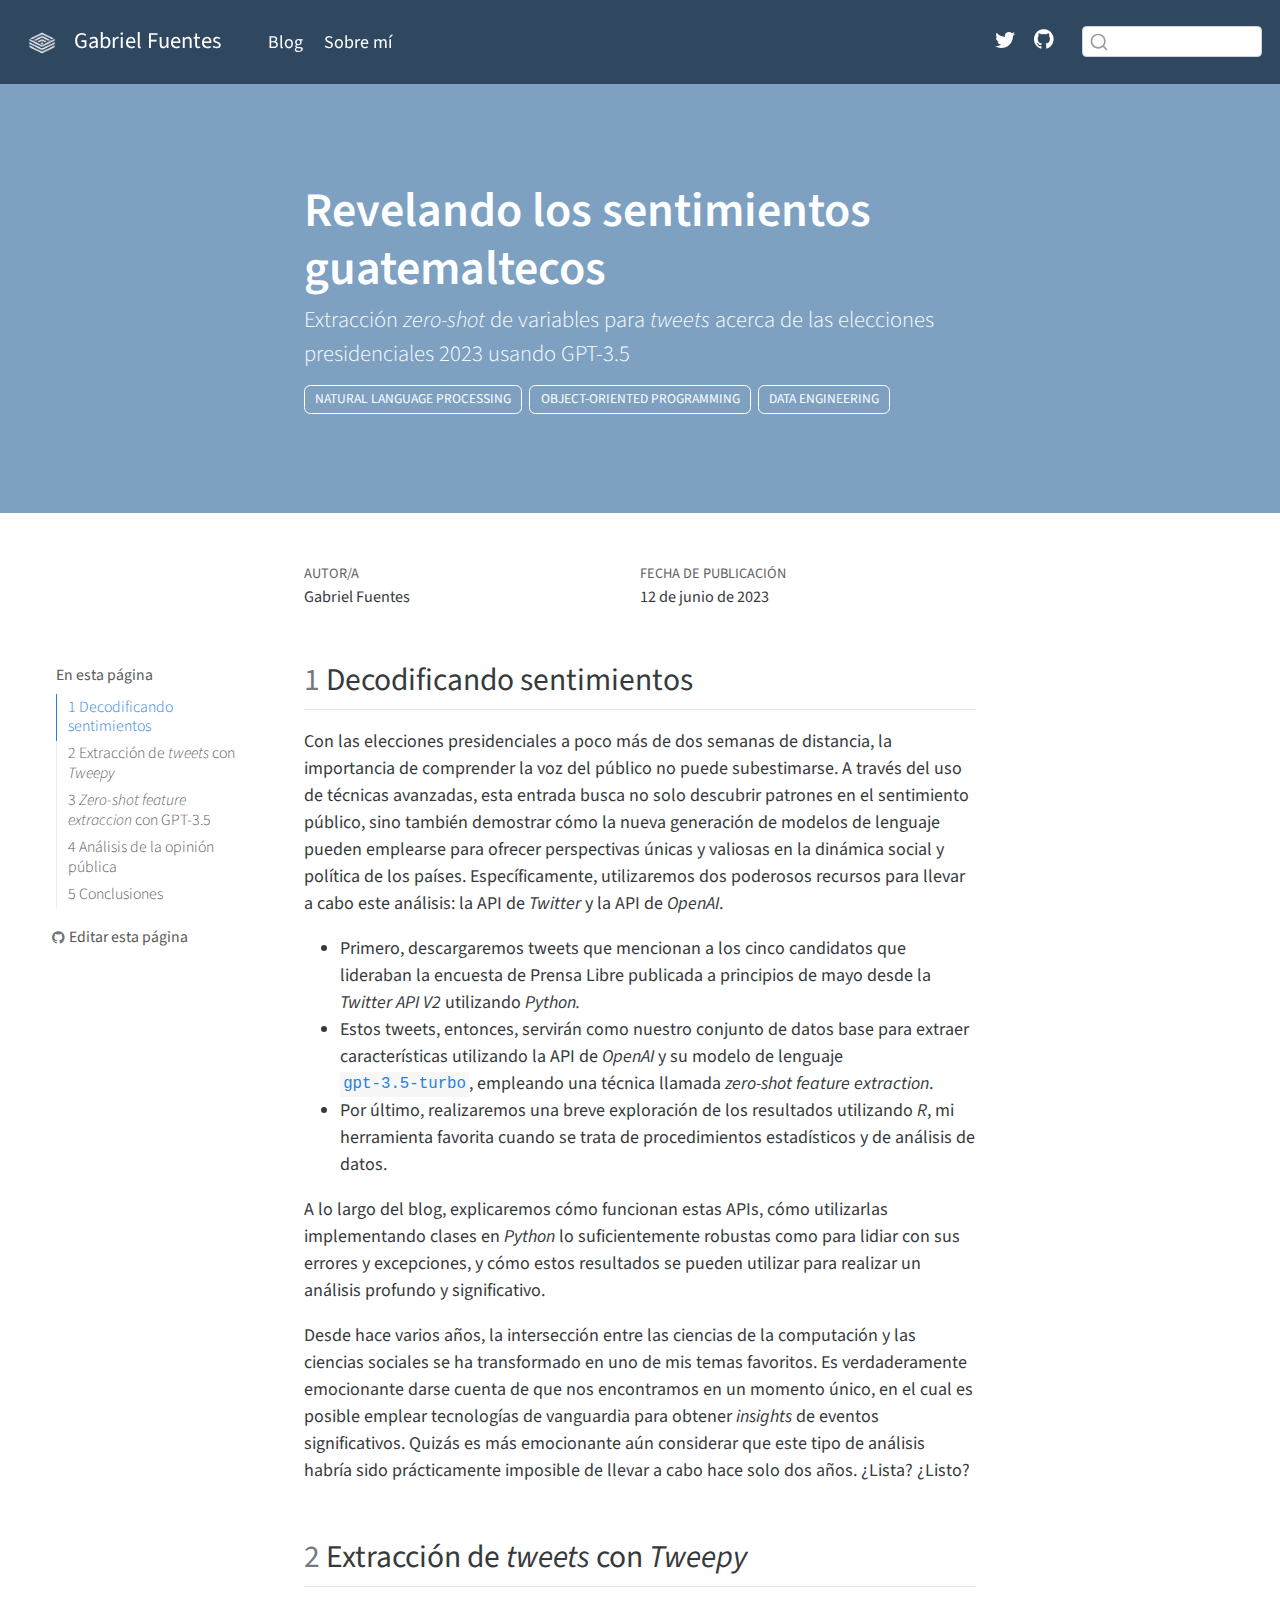
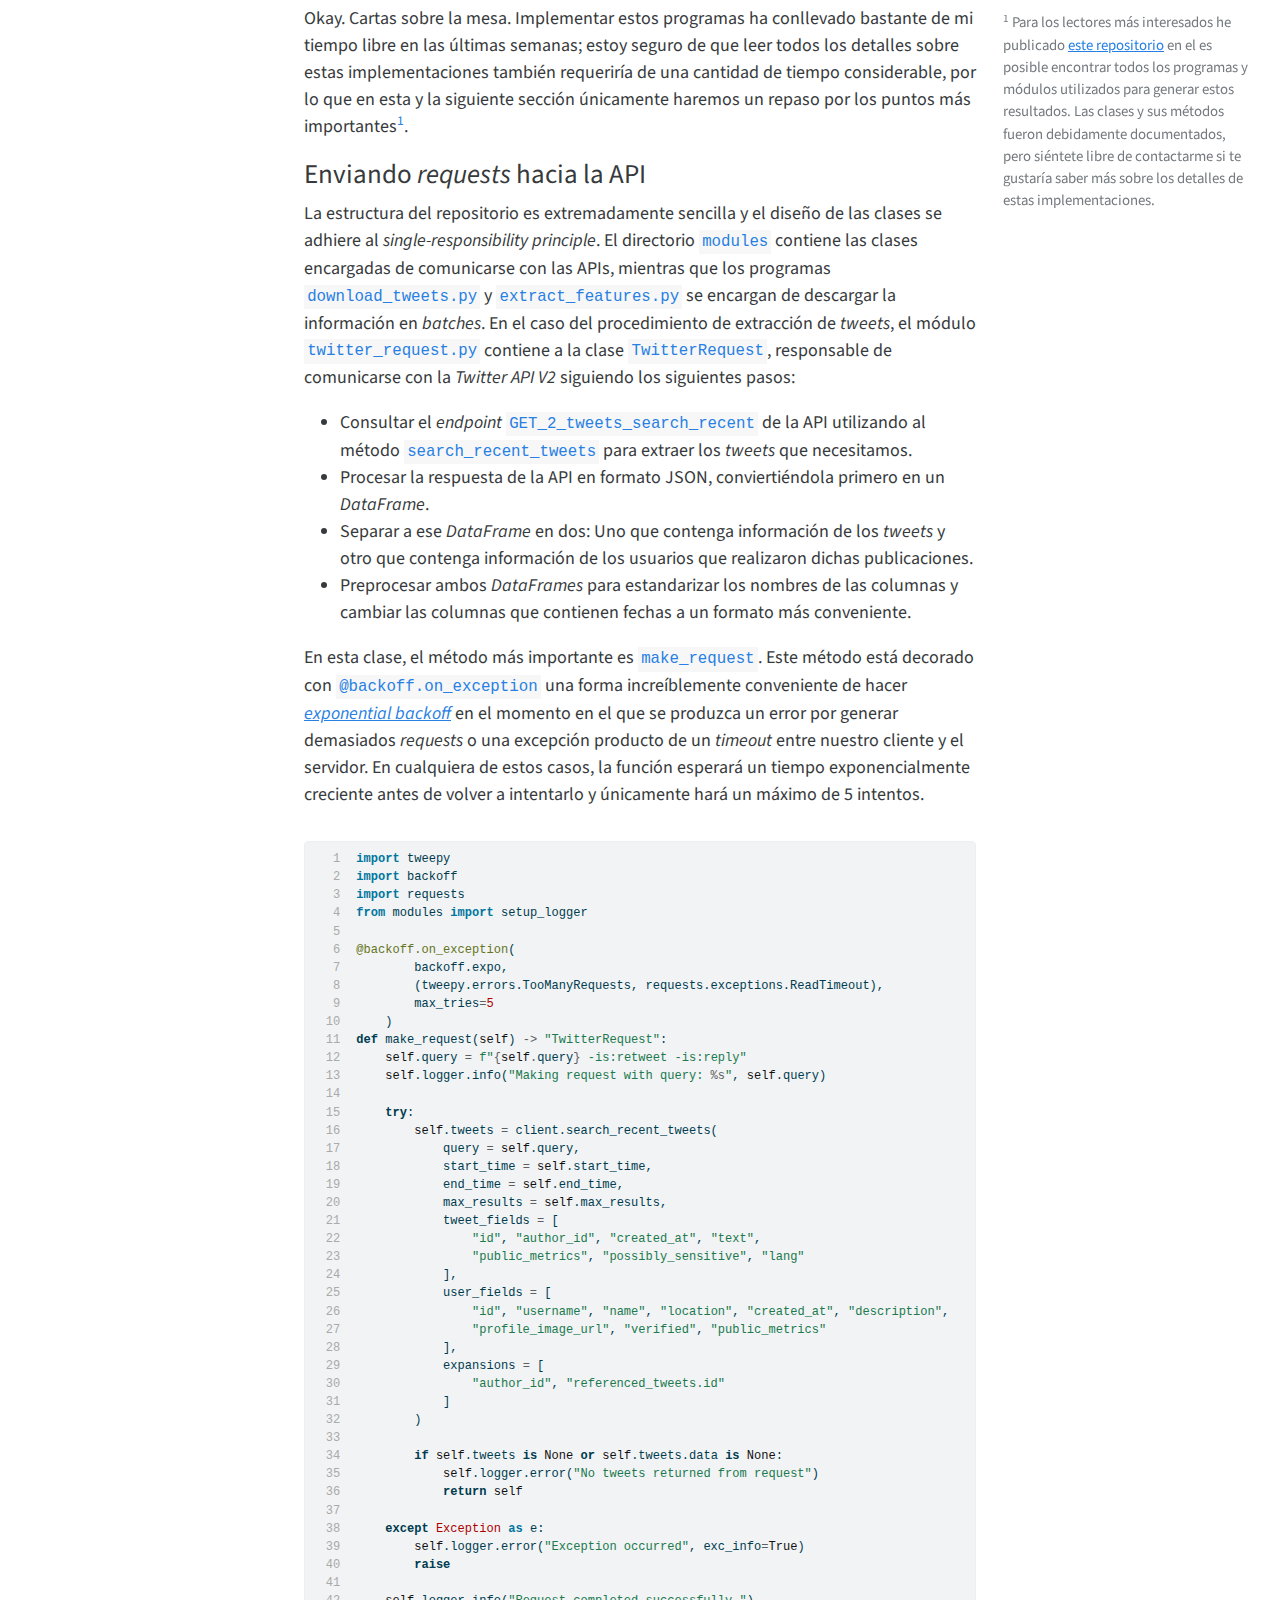
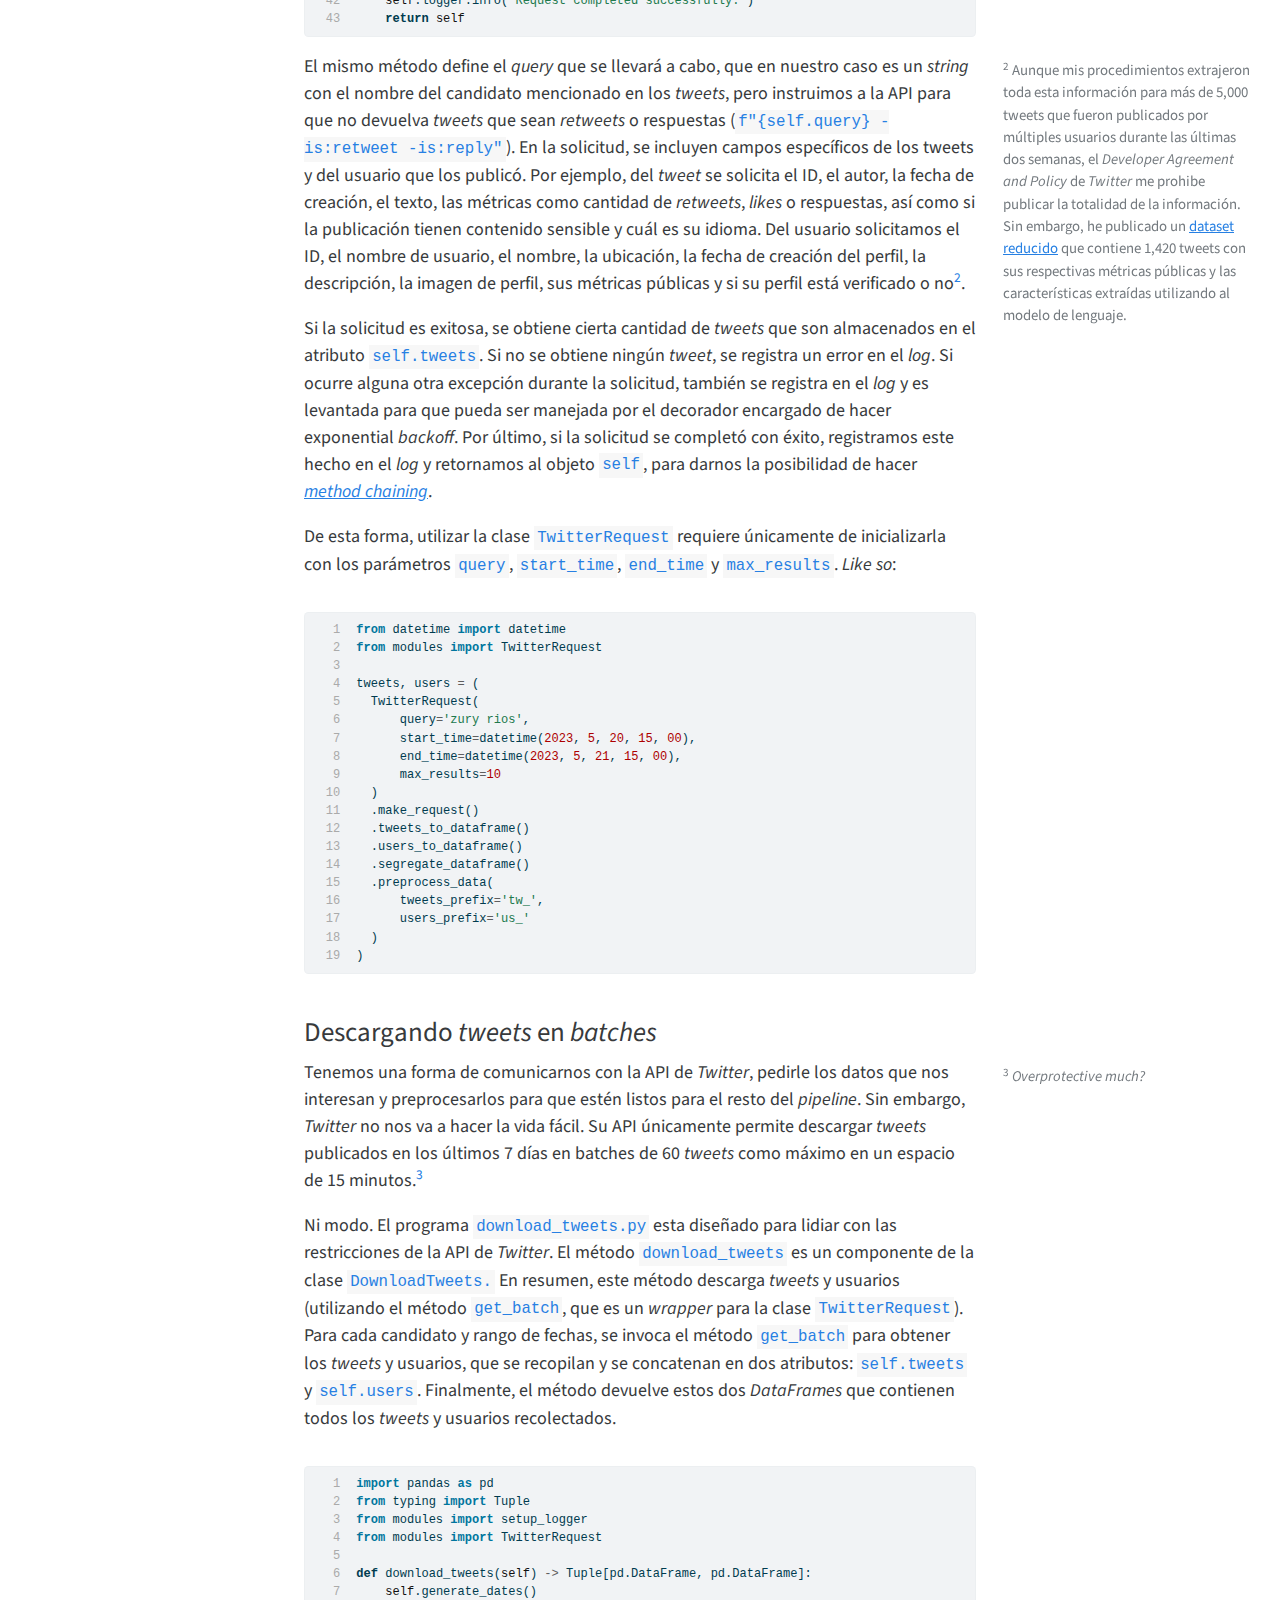
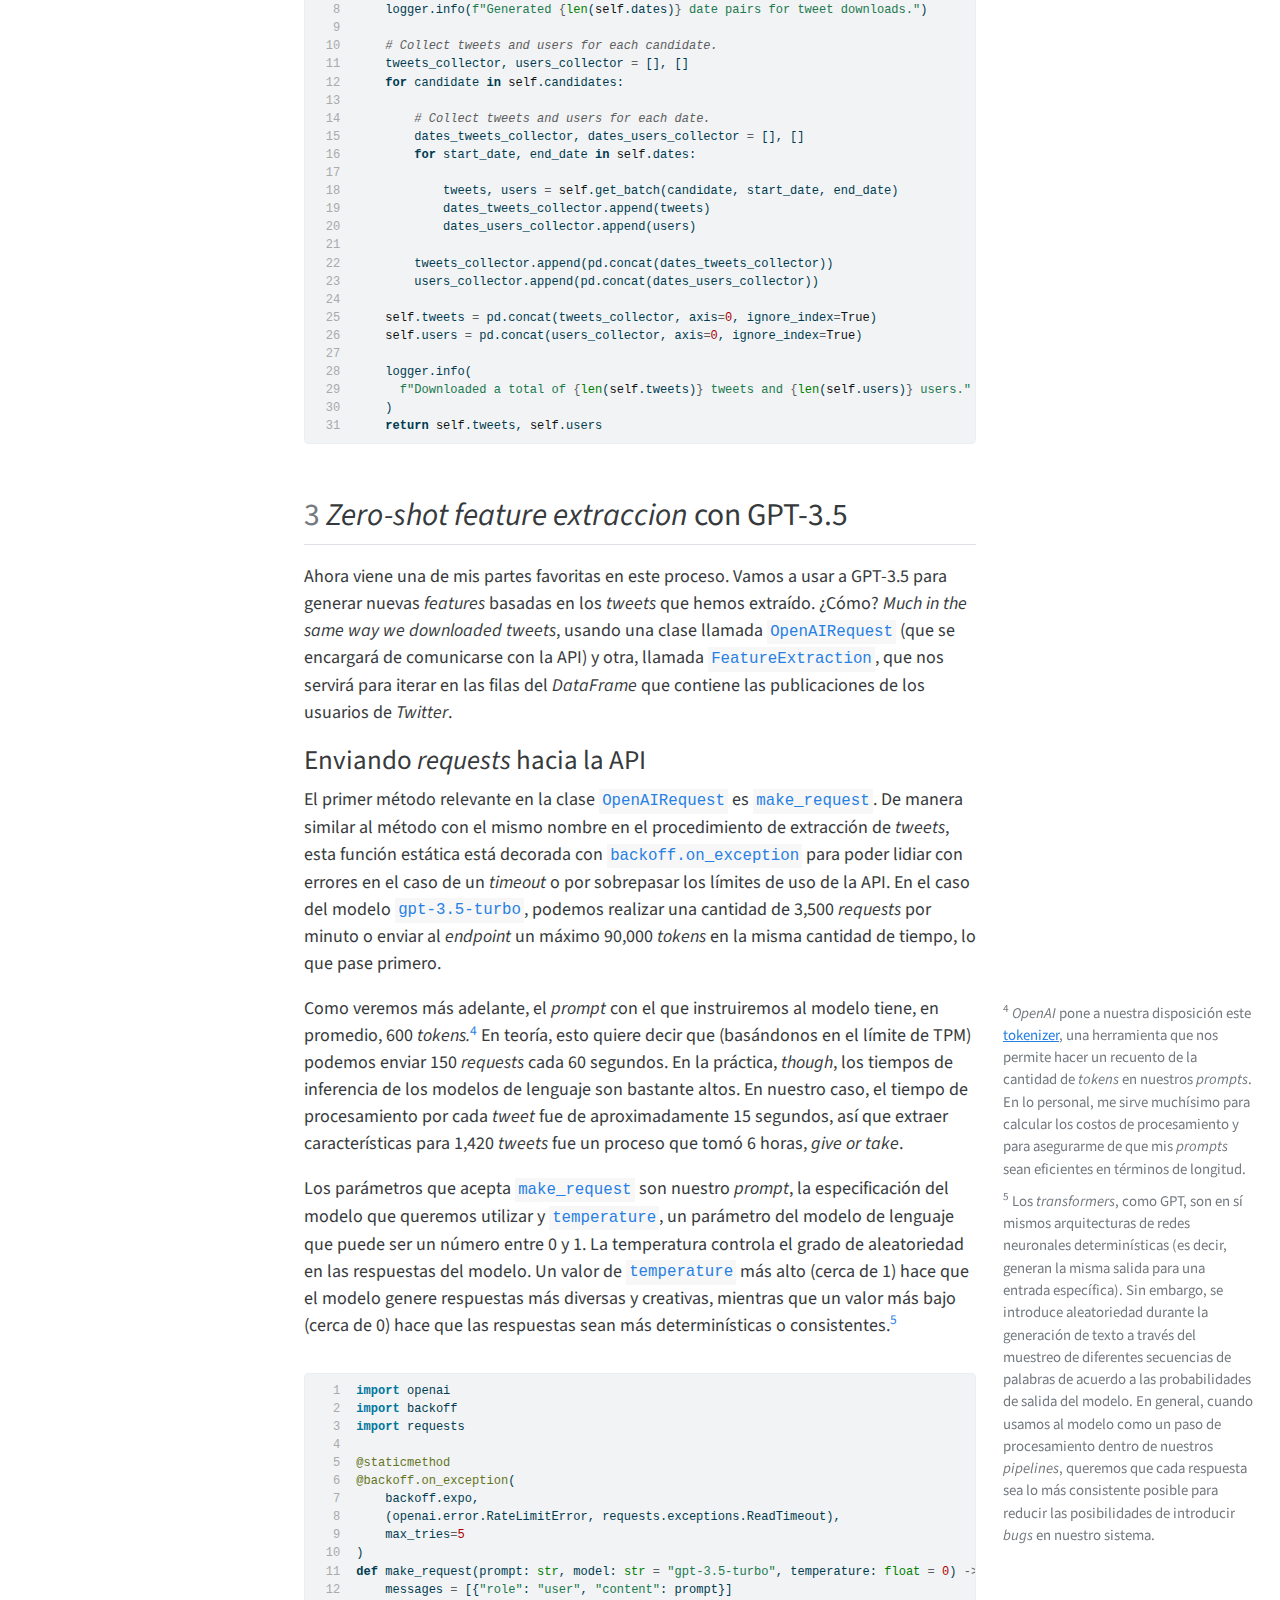
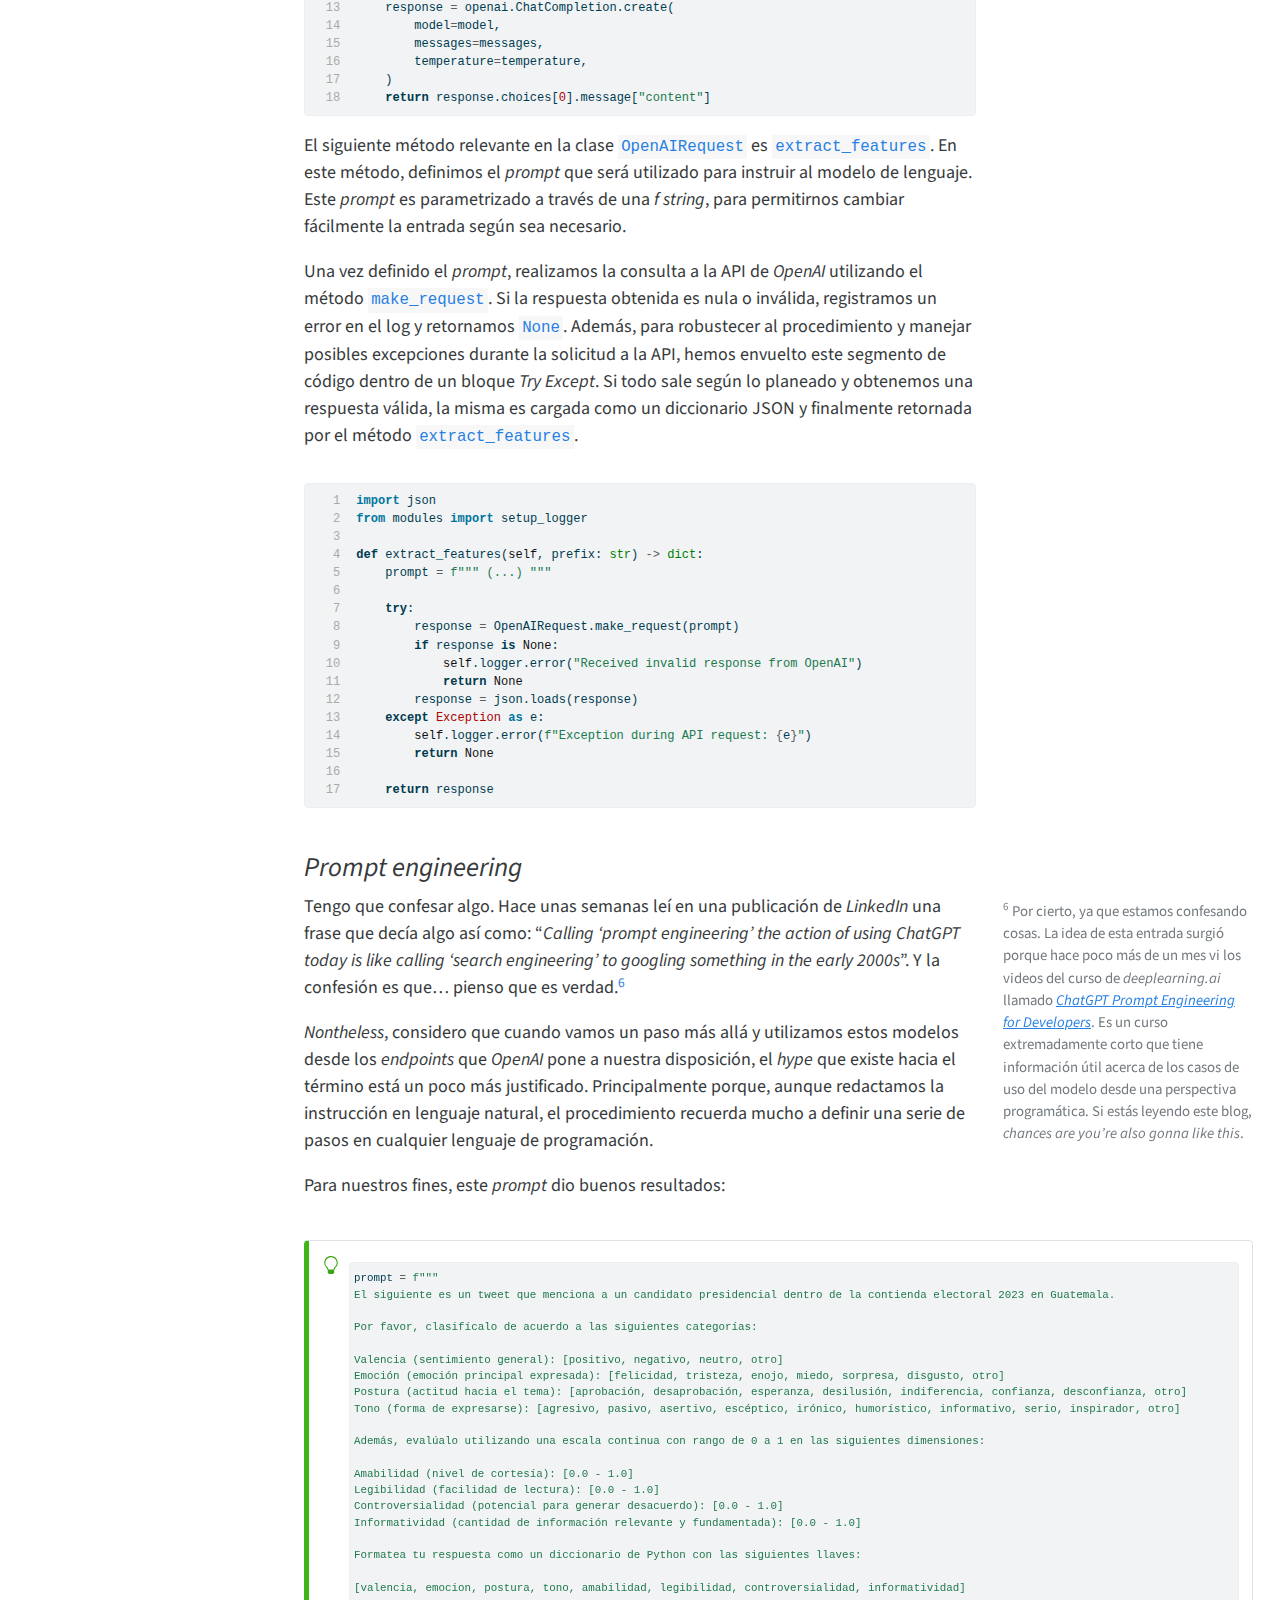
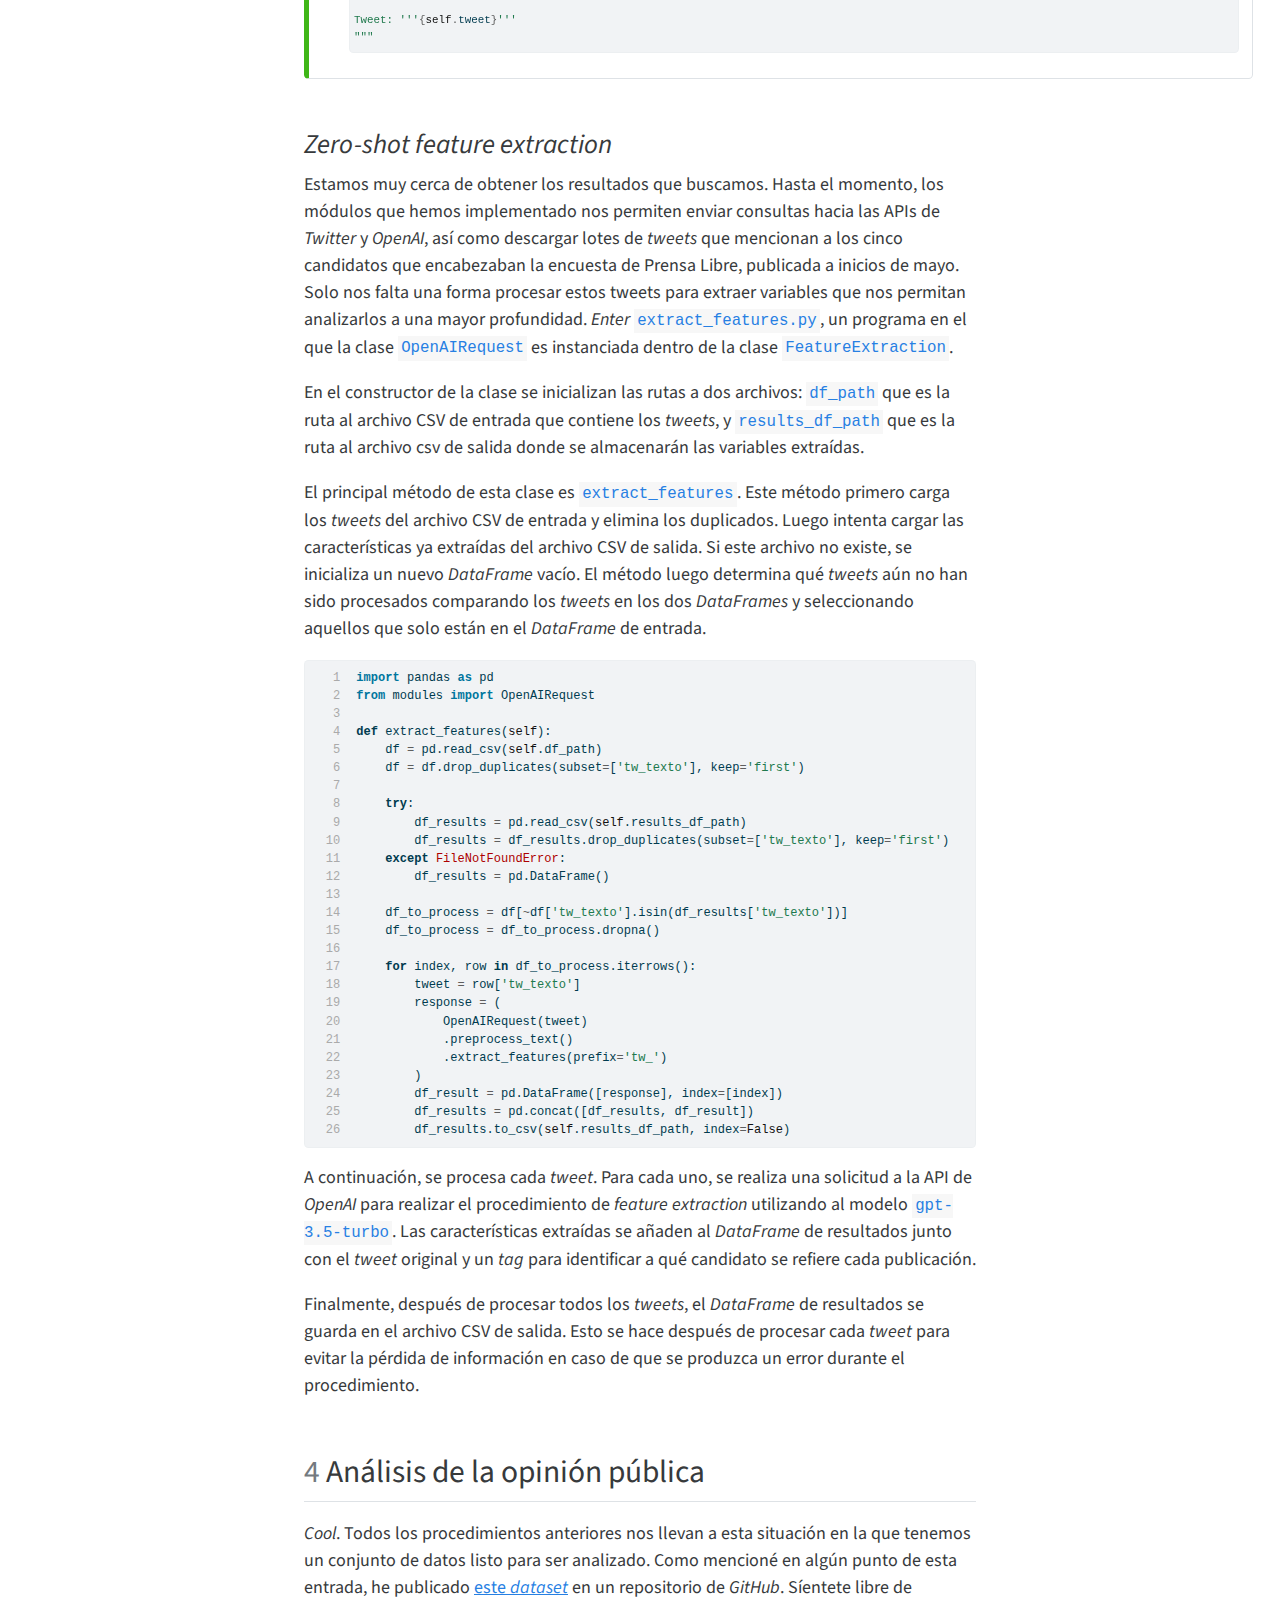
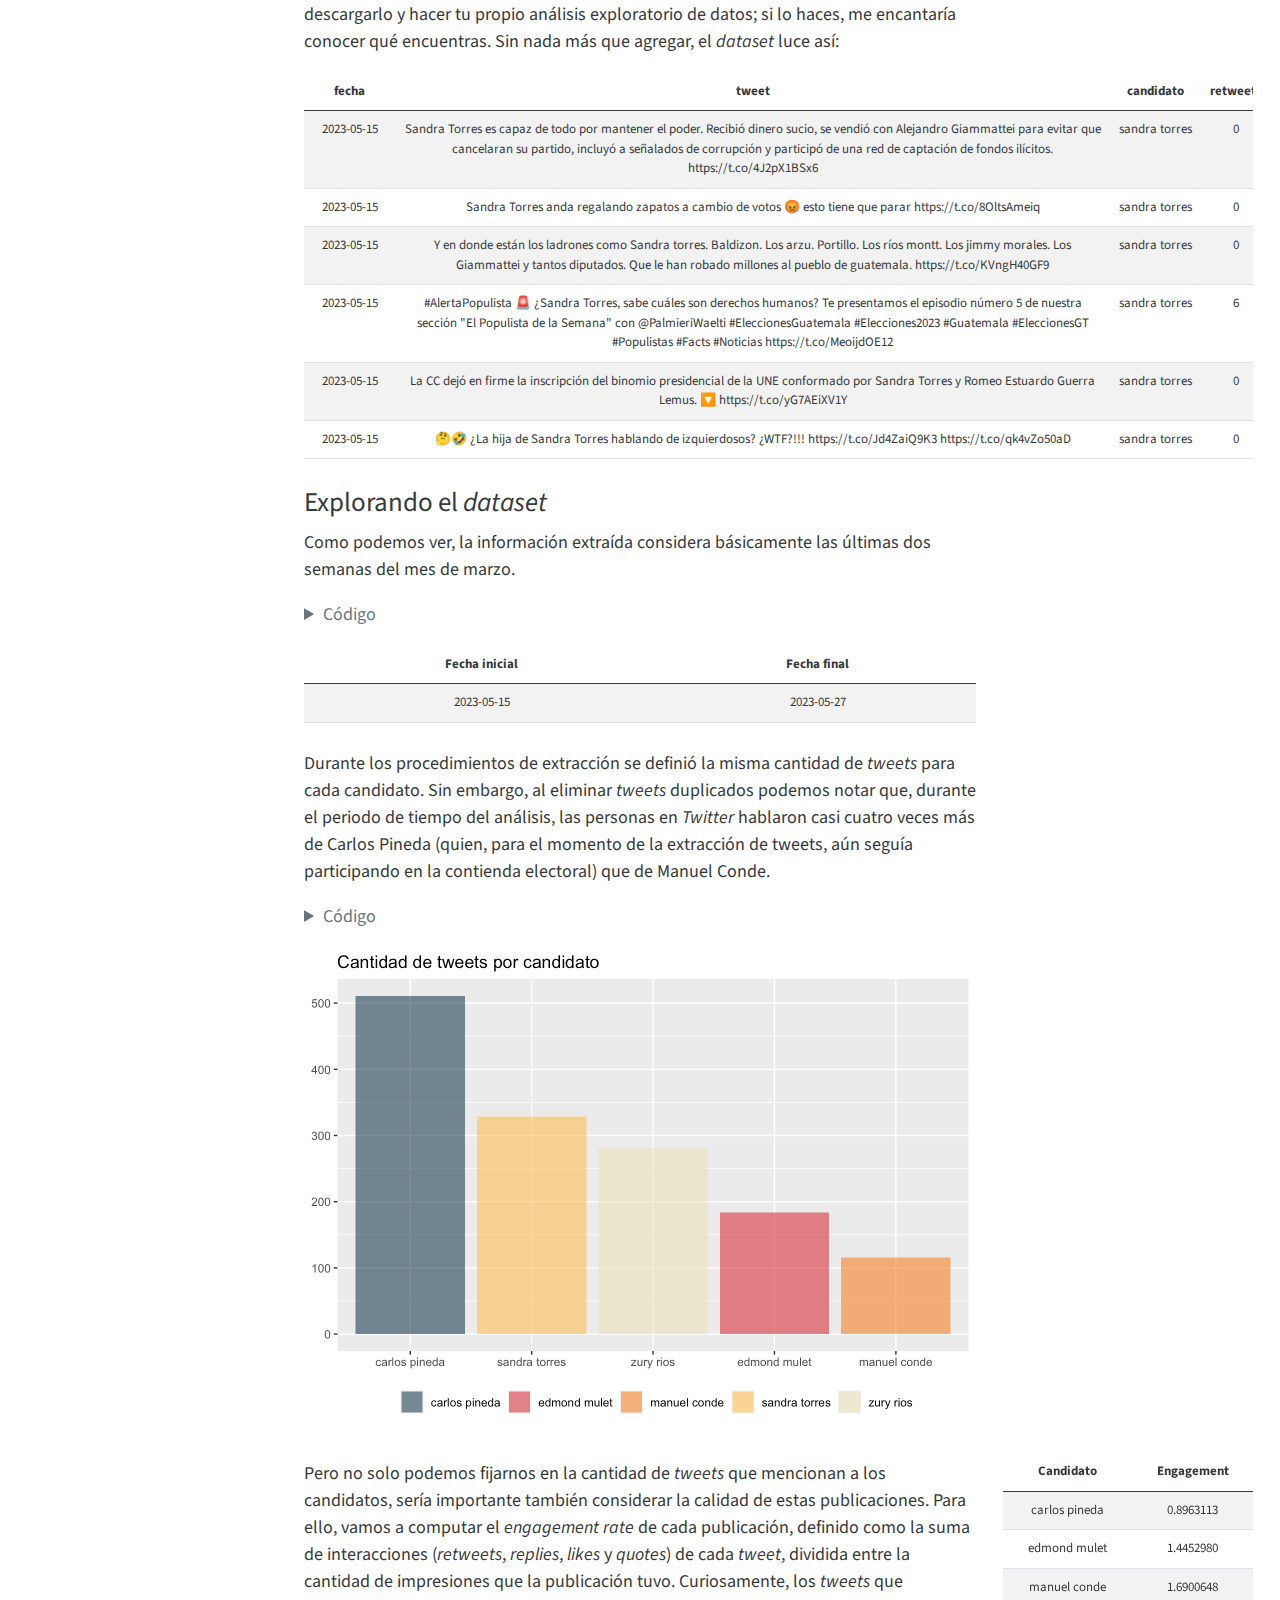
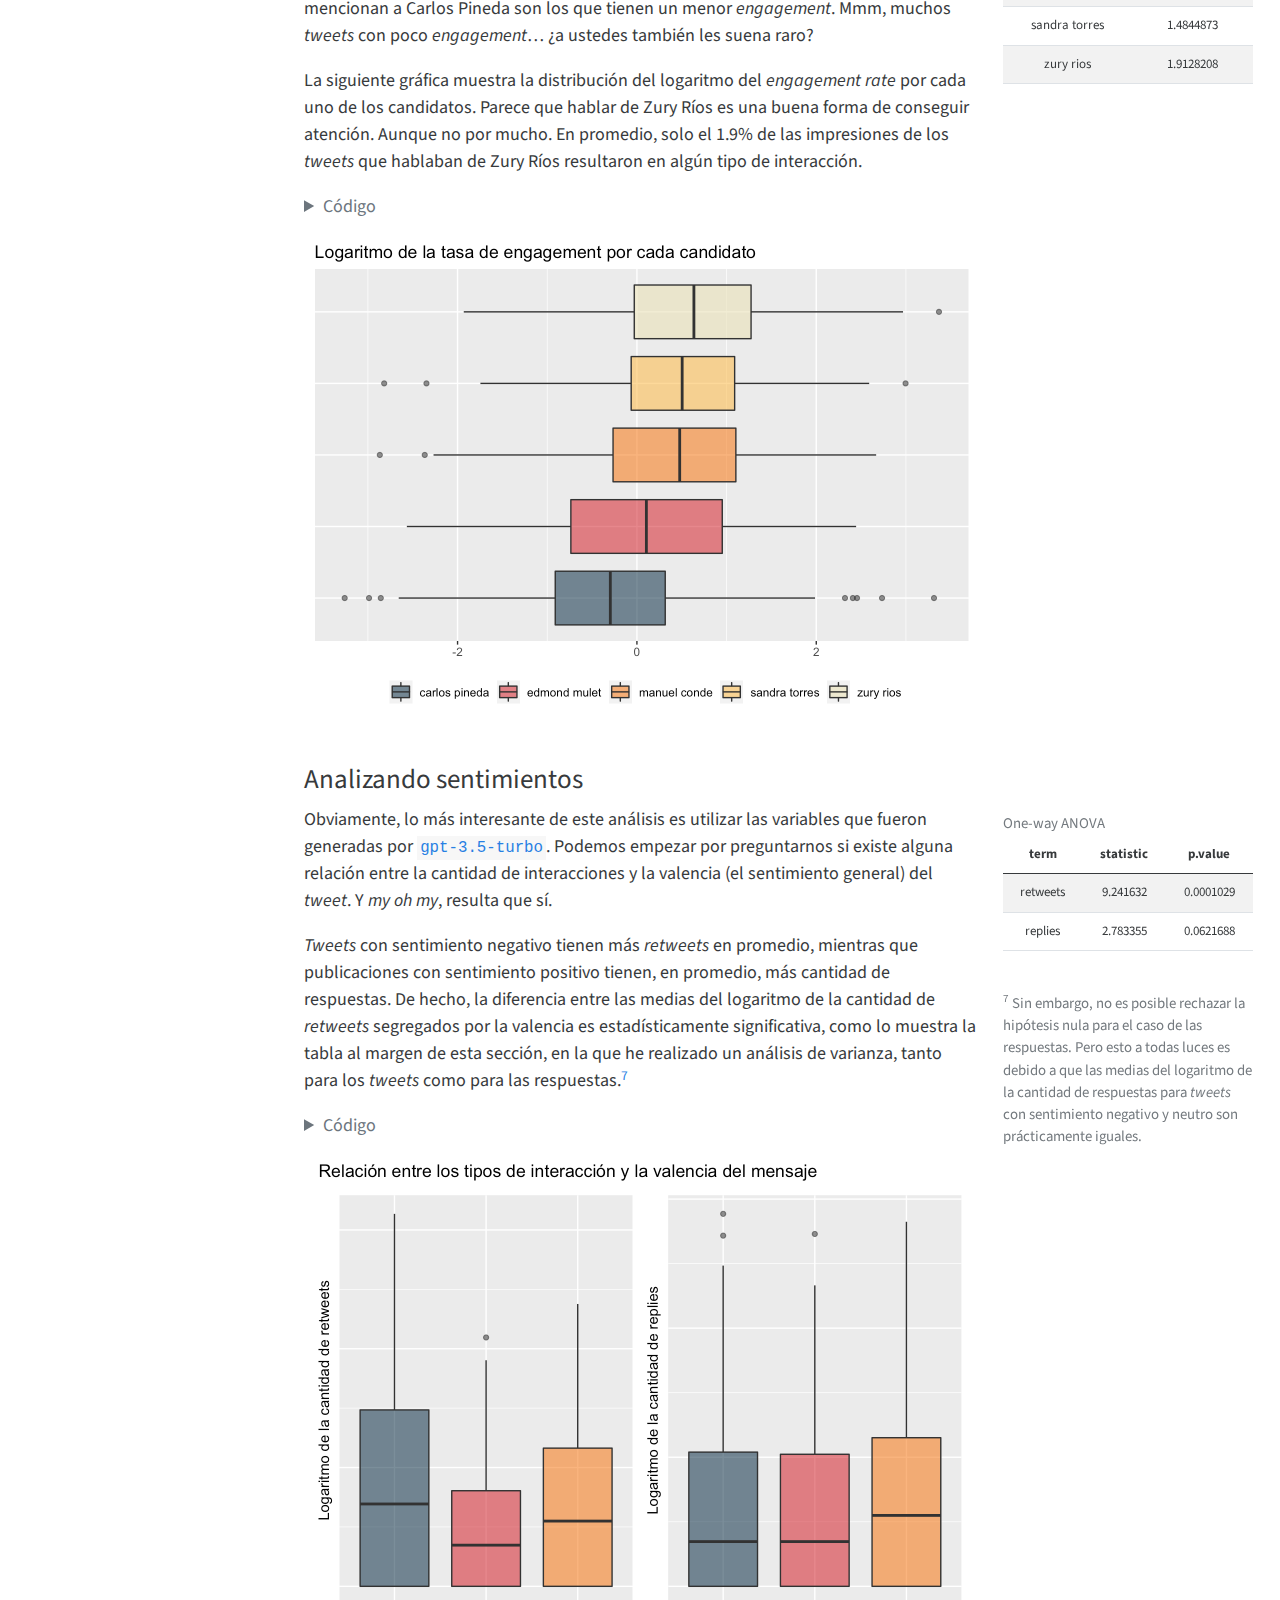
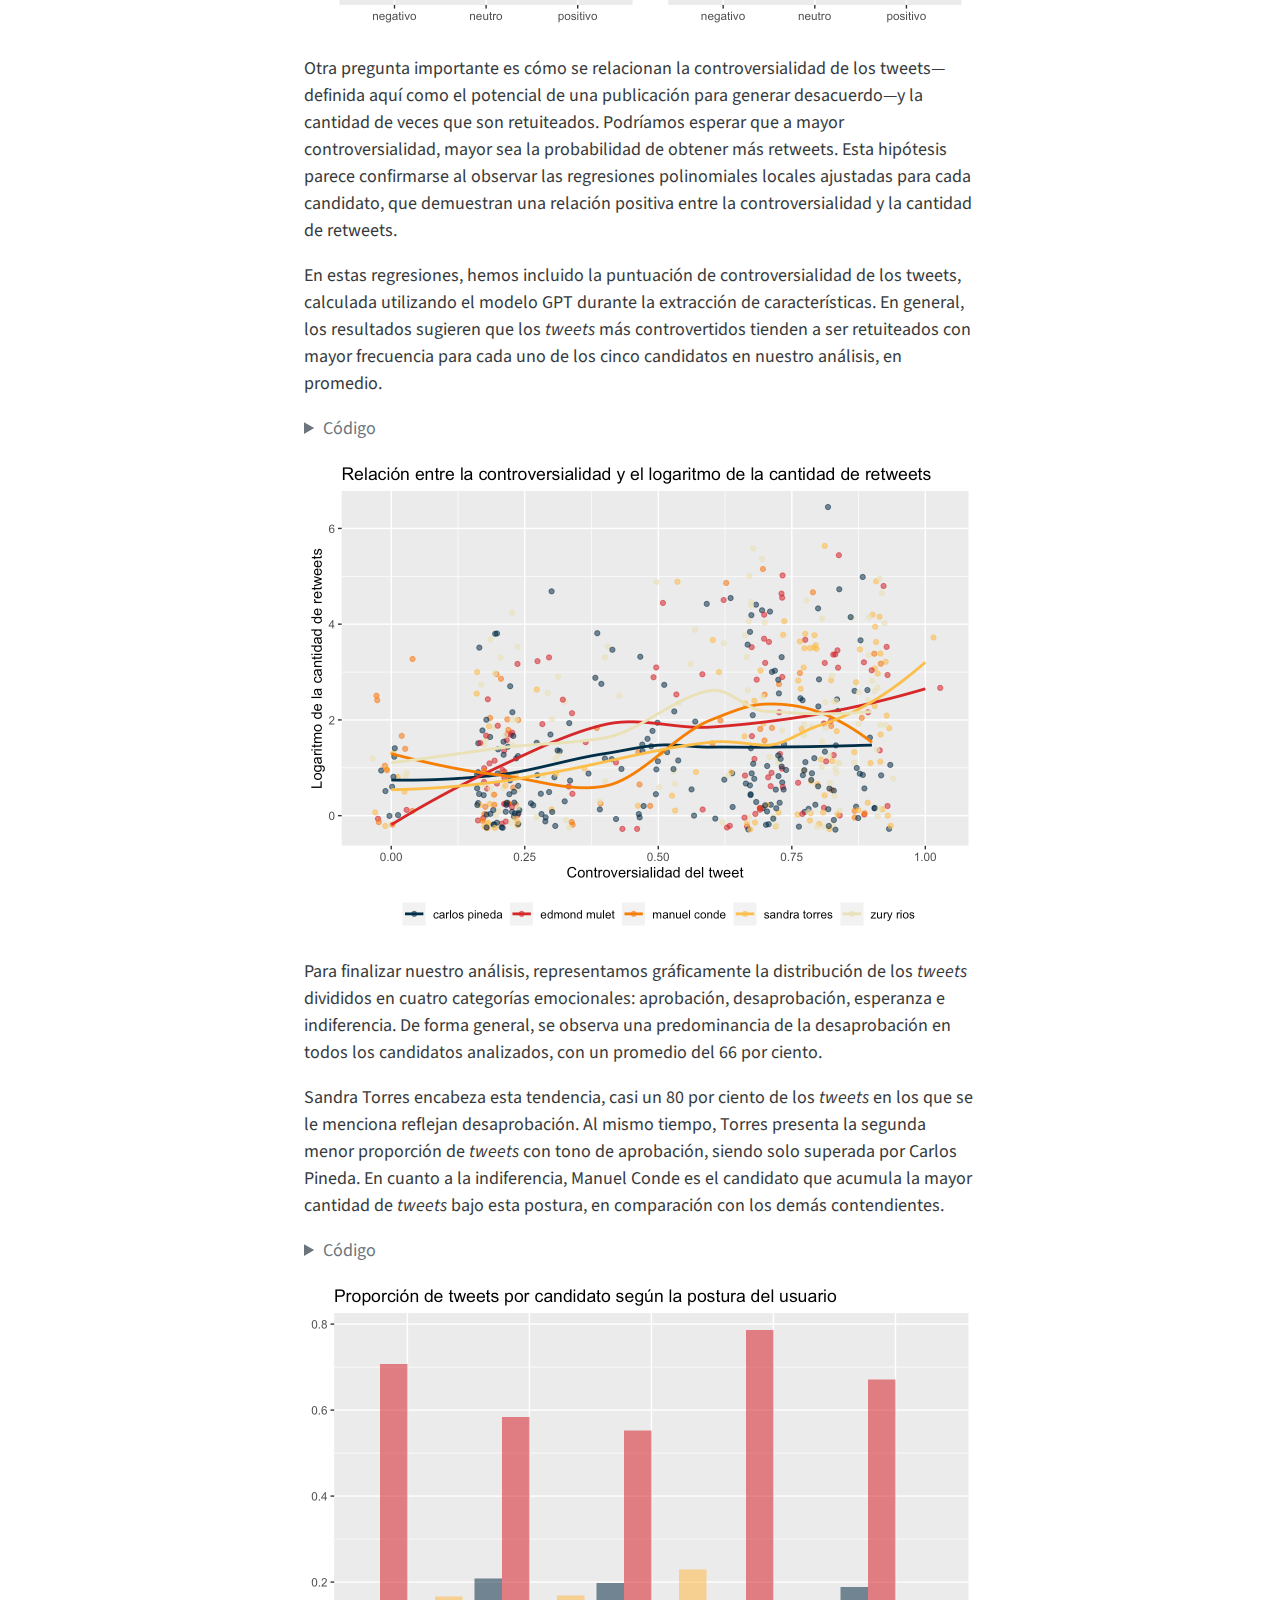
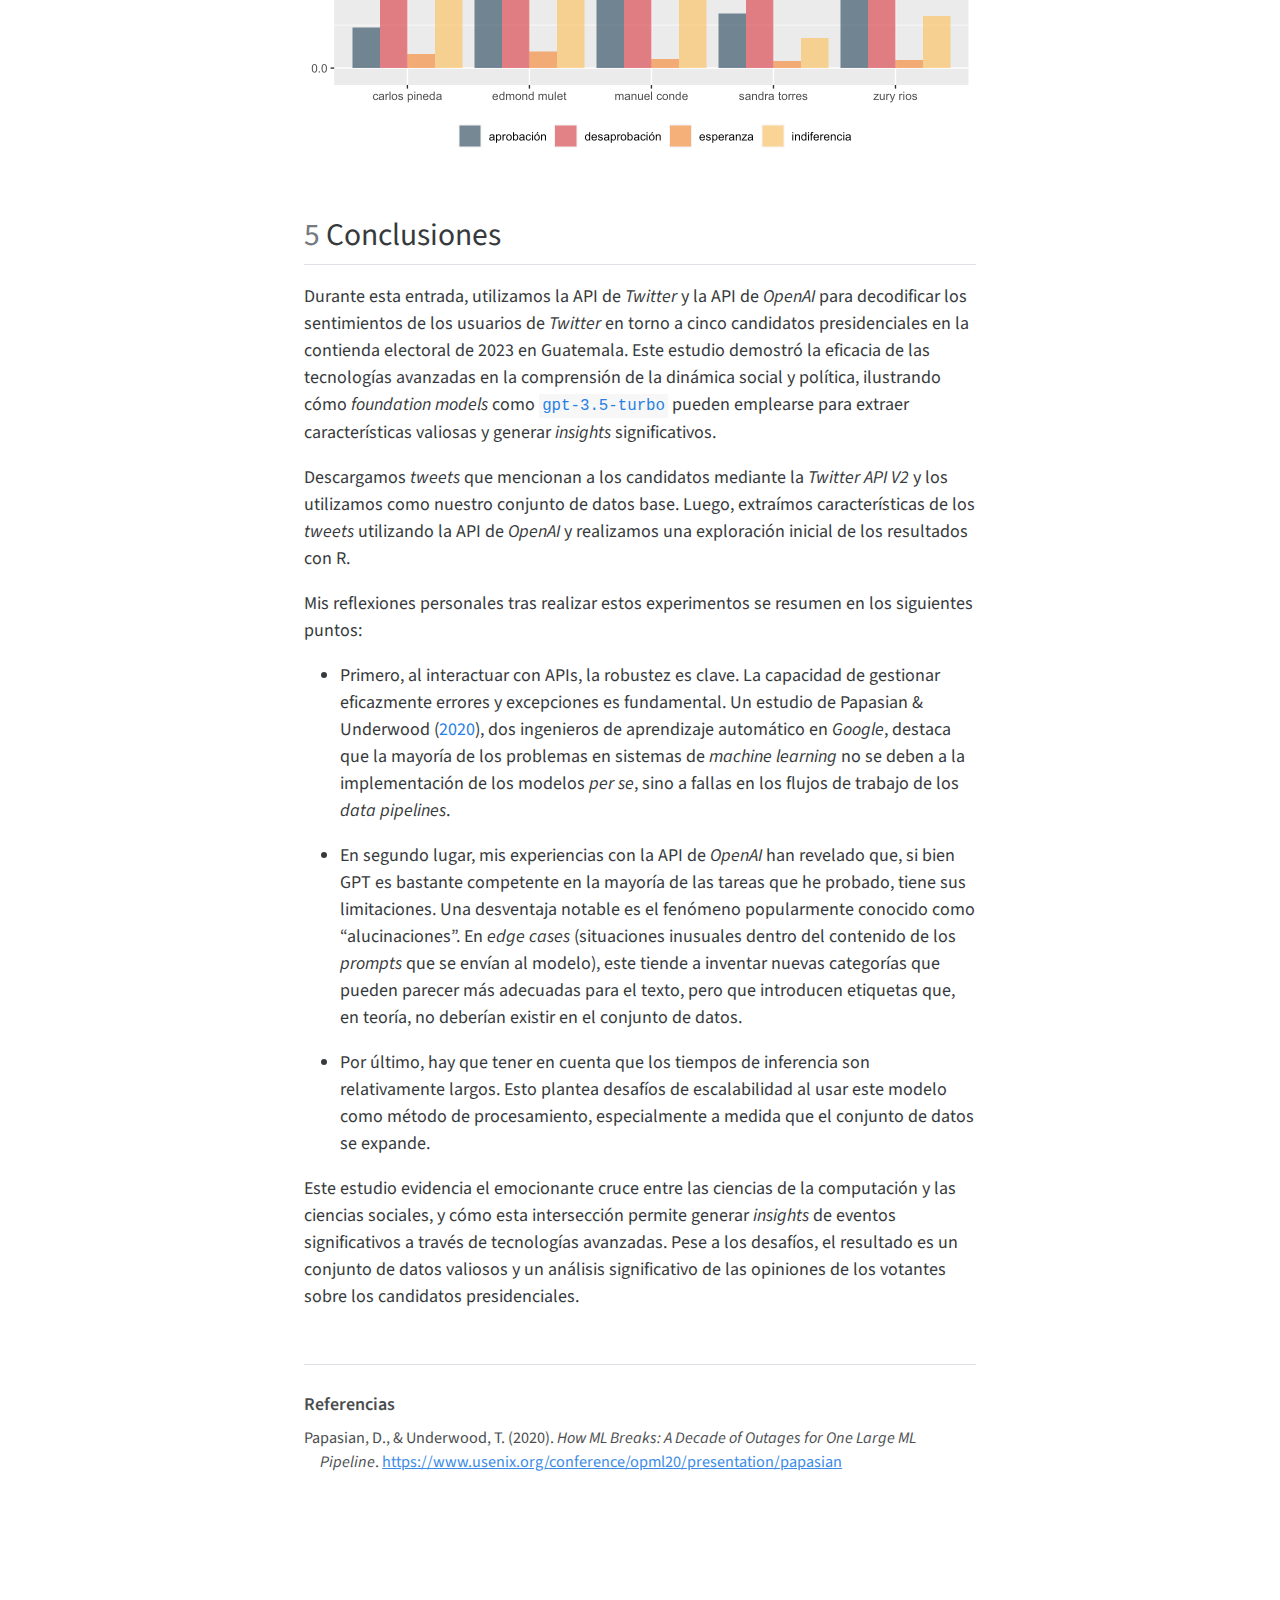
==== commit 5ccea37f: "New feature image" ====
--- a/docs/posts/election-insights/index.html
+++ b/docs/posts/election-insights/index.html
@@ -163,9 +163,15 @@
 
 
 <link rel="stylesheet" href="../../styles.css">
+<meta property="og:title" content="Gabriel Fuentes - Revelando los sentimientos guatemaltecos">
+<meta property="og:description" content="Extracción *zero-shot* de variables para *tweets* acerca de las elecciones presidenciales 2023 usando GPT-3.5">
+<meta property="og:image" content="https://gafnts.github.io/posts/election-insights/feature.png">
+<meta property="og:site-name" content="Gabriel Fuentes">
+<meta property="og:image:height" content="1450">
+<meta property="og:image:width" content="1920">
 <meta name="twitter:title" content="Gabriel Fuentes - Revelando los sentimientos guatemaltecos">
 <meta name="twitter:description" content="Extracción *zero-shot* de variables para *tweets* acerca de las elecciones presidenciales 2023 usando GPT-3.5">
-<meta name="twitter:image" content="https://gafnts.github.io/posts/election-insights/thumbnail.png">
+<meta name="twitter:image" content="https://gafnts.github.io/posts/election-insights/feature.png">
 <meta name="twitter:image-height" content="1450">
 <meta name="twitter:image-width" content="1920">
 <meta name="twitter:card" content="summary_large_image">
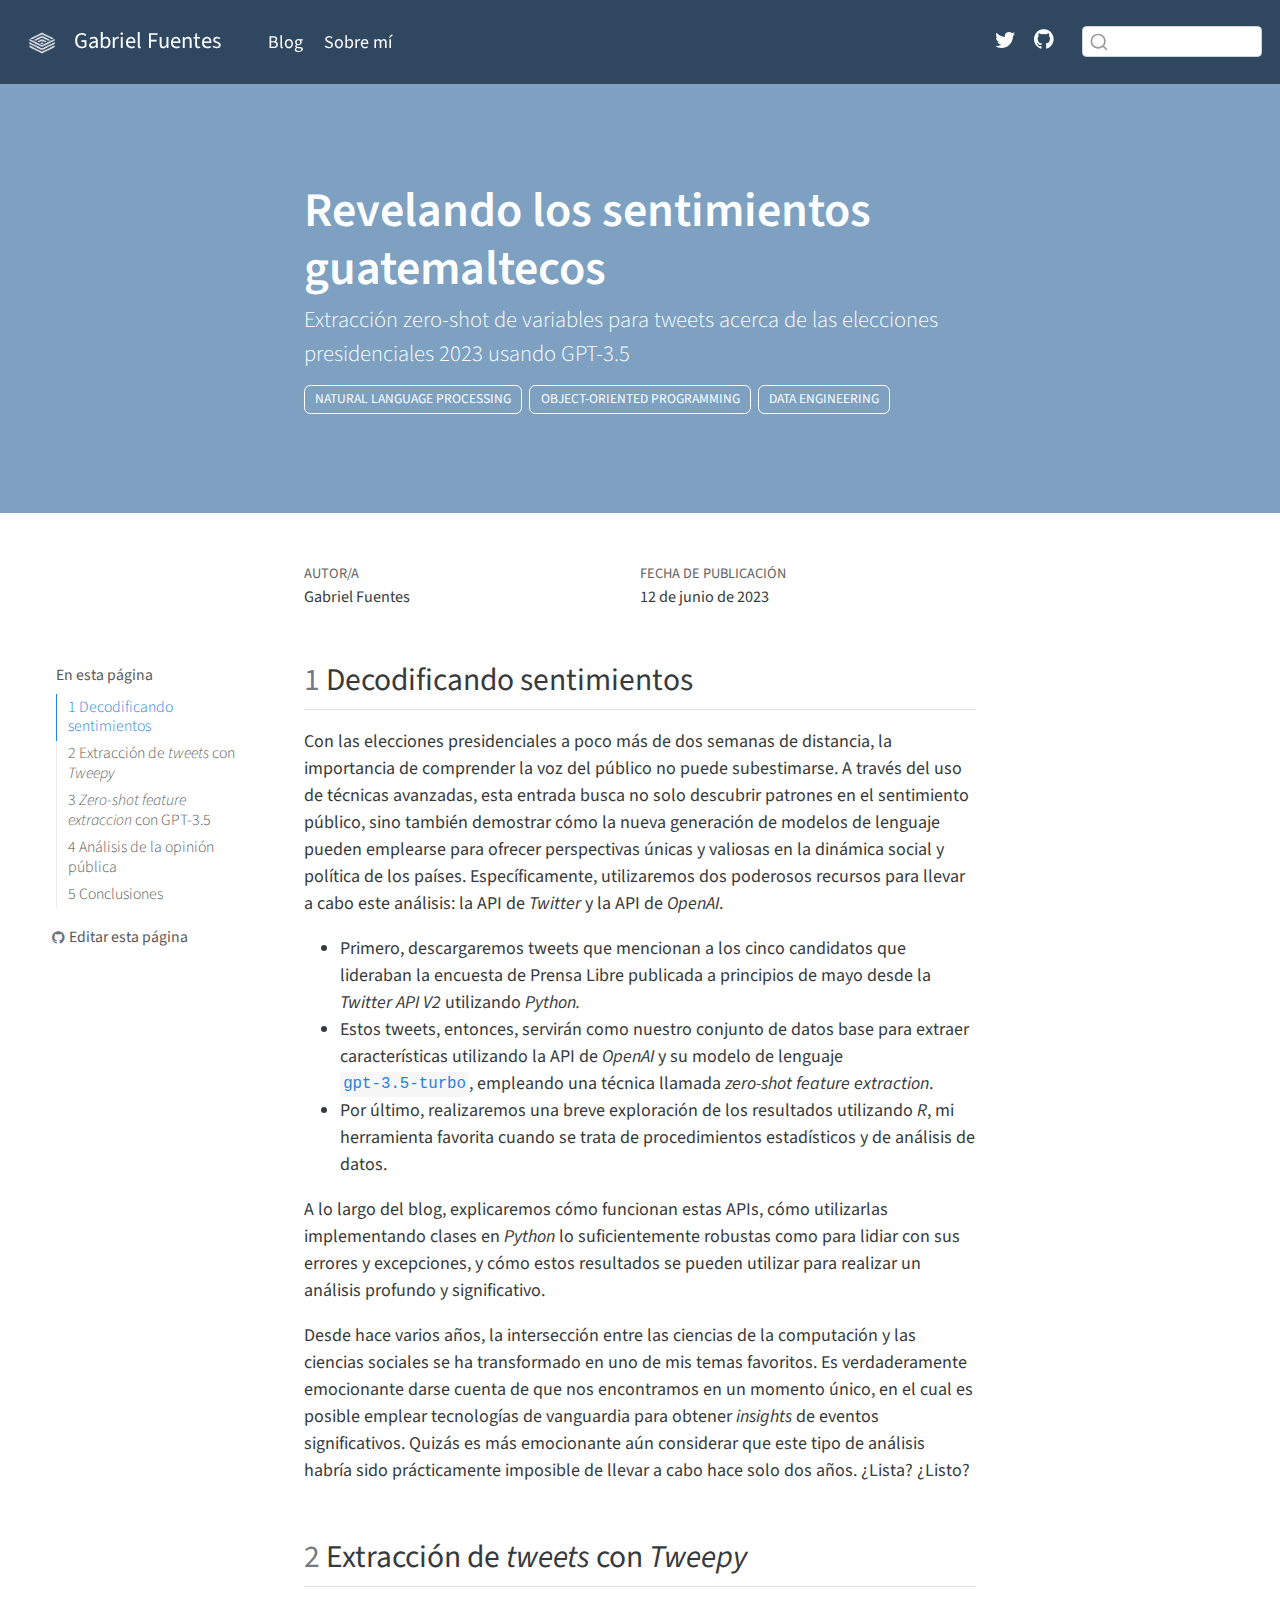
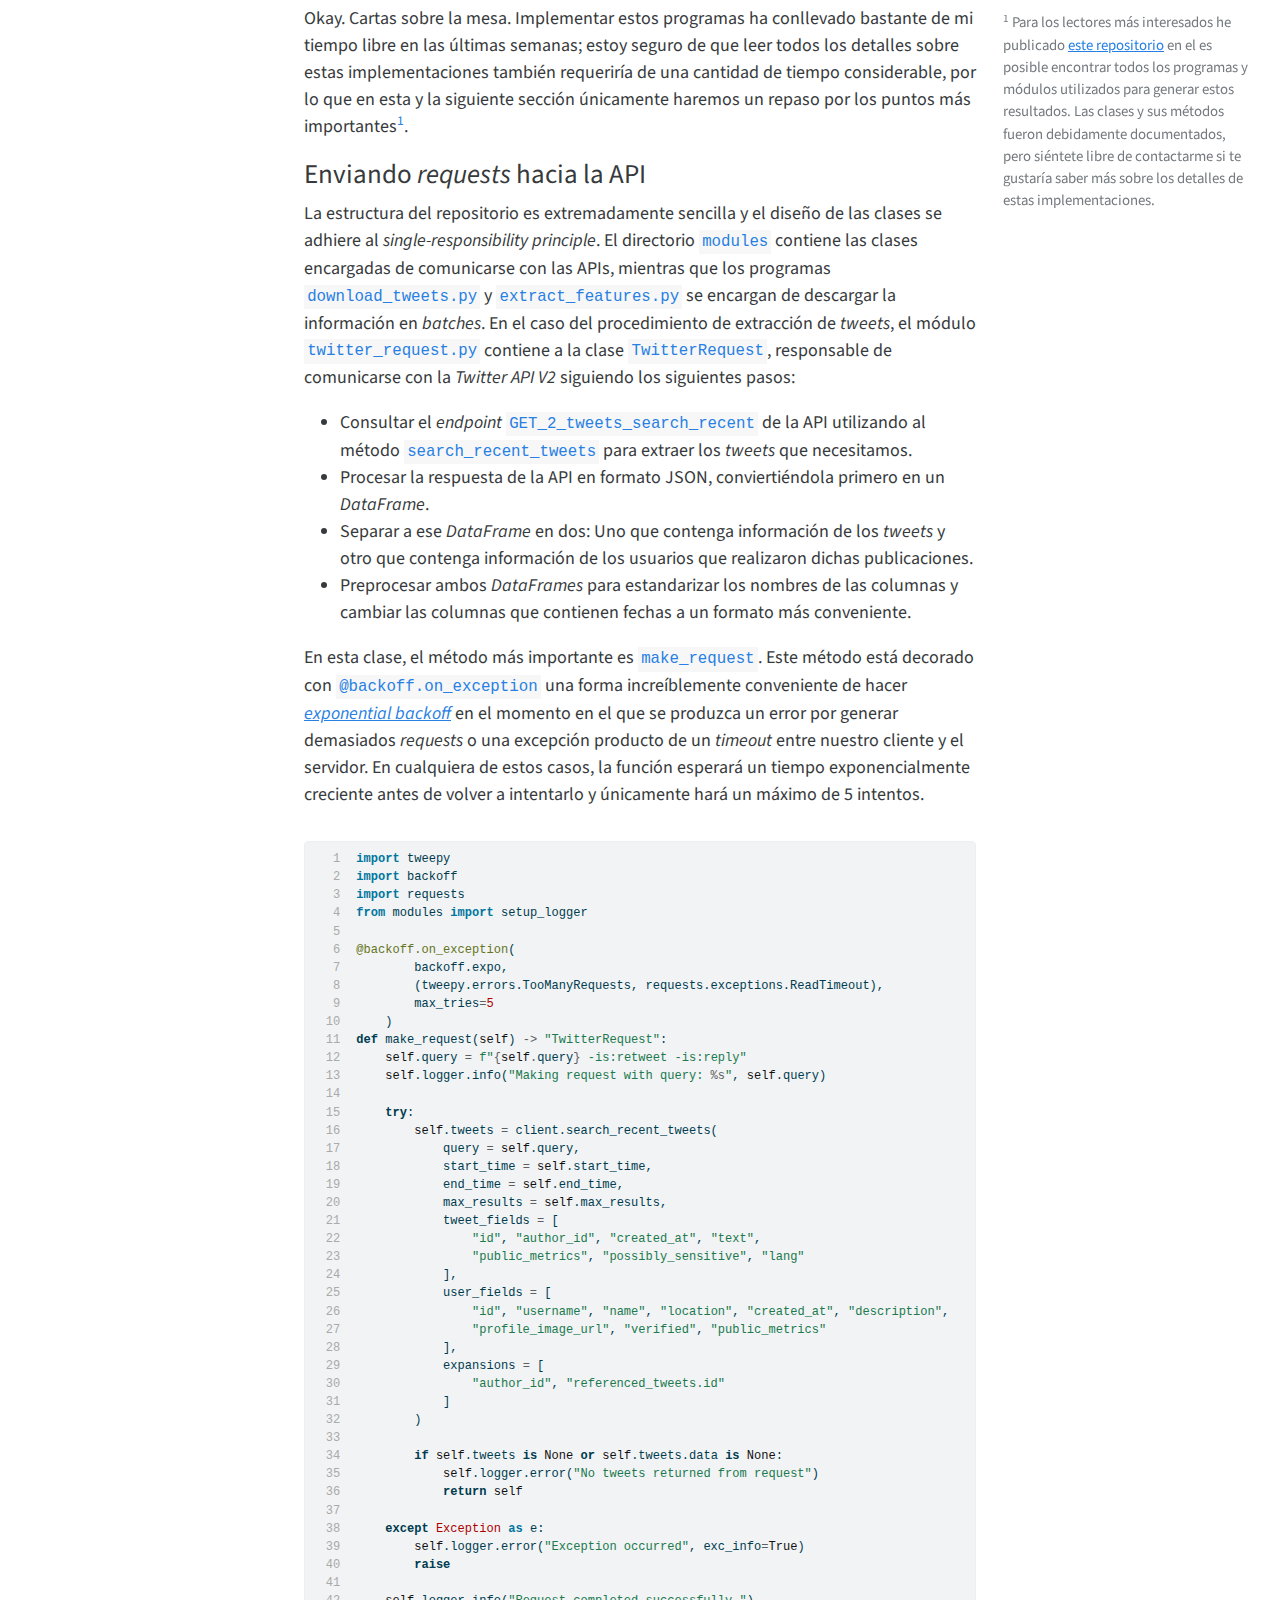
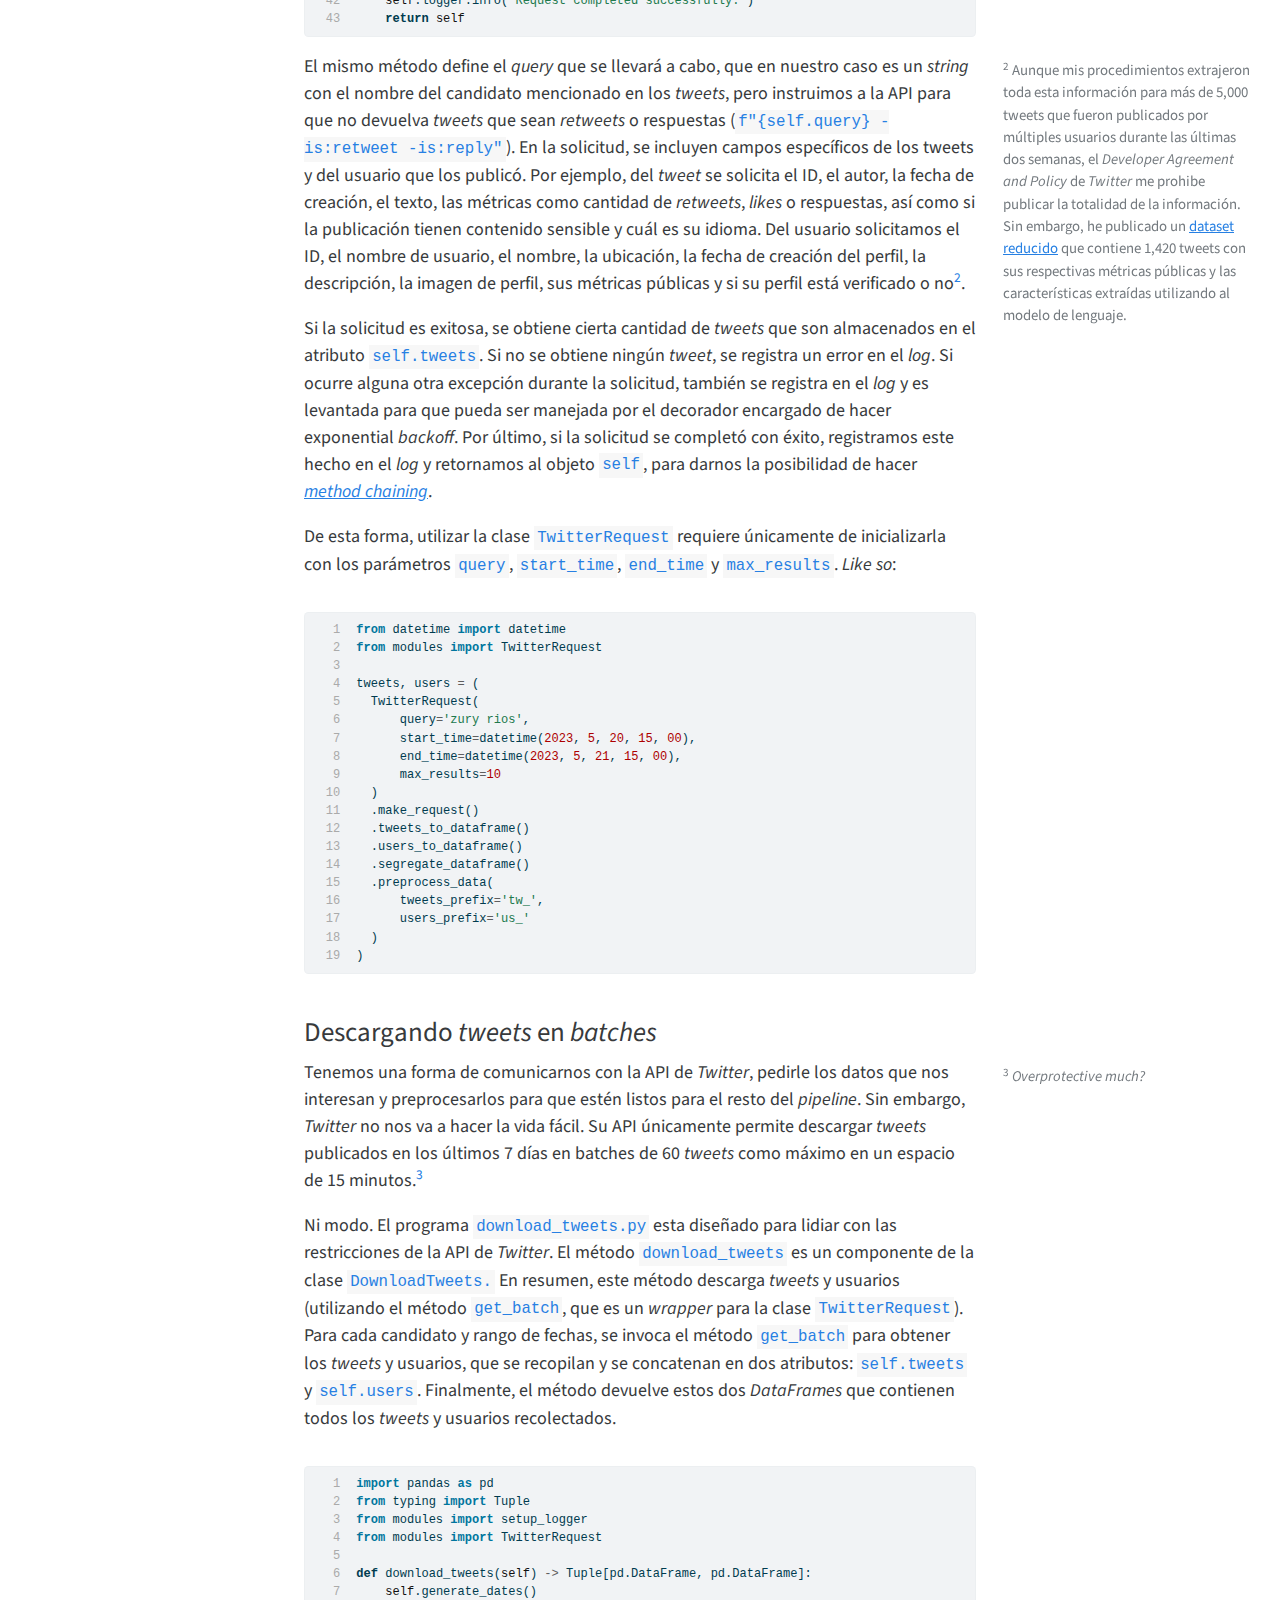
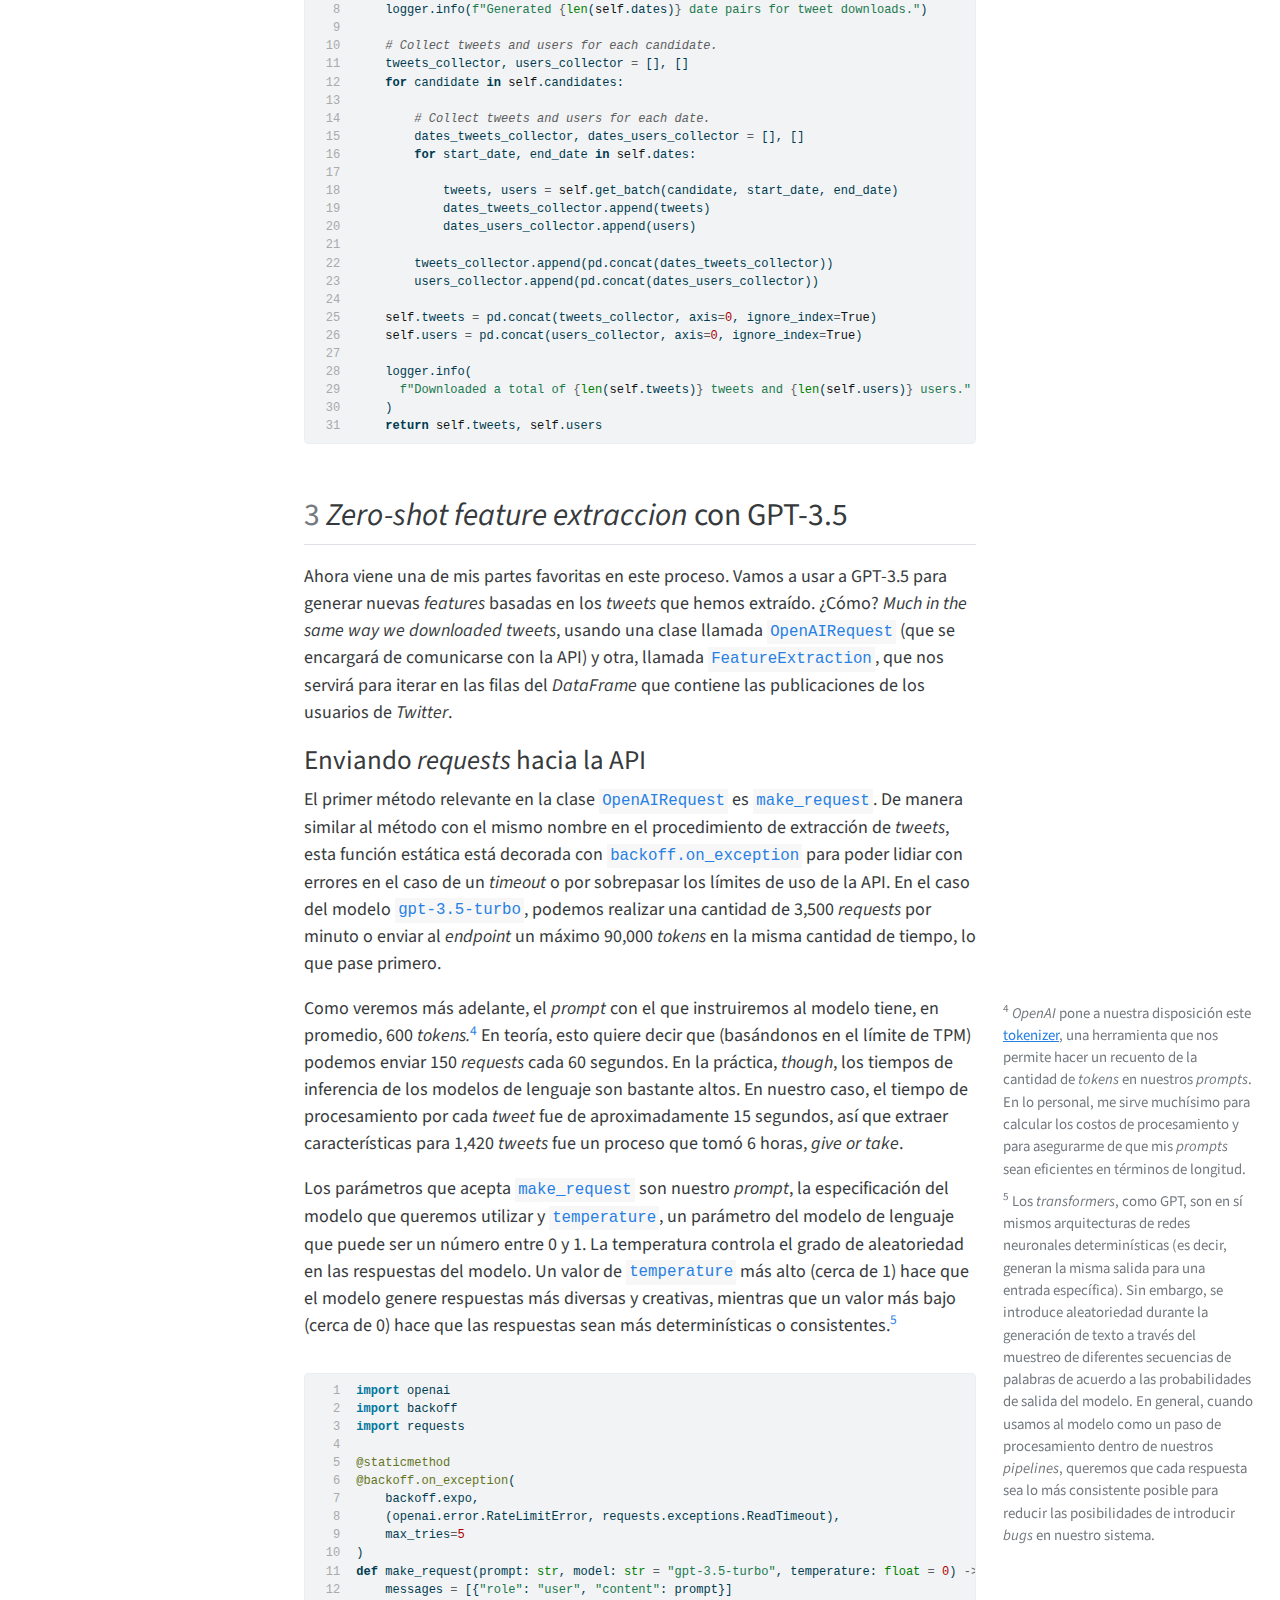
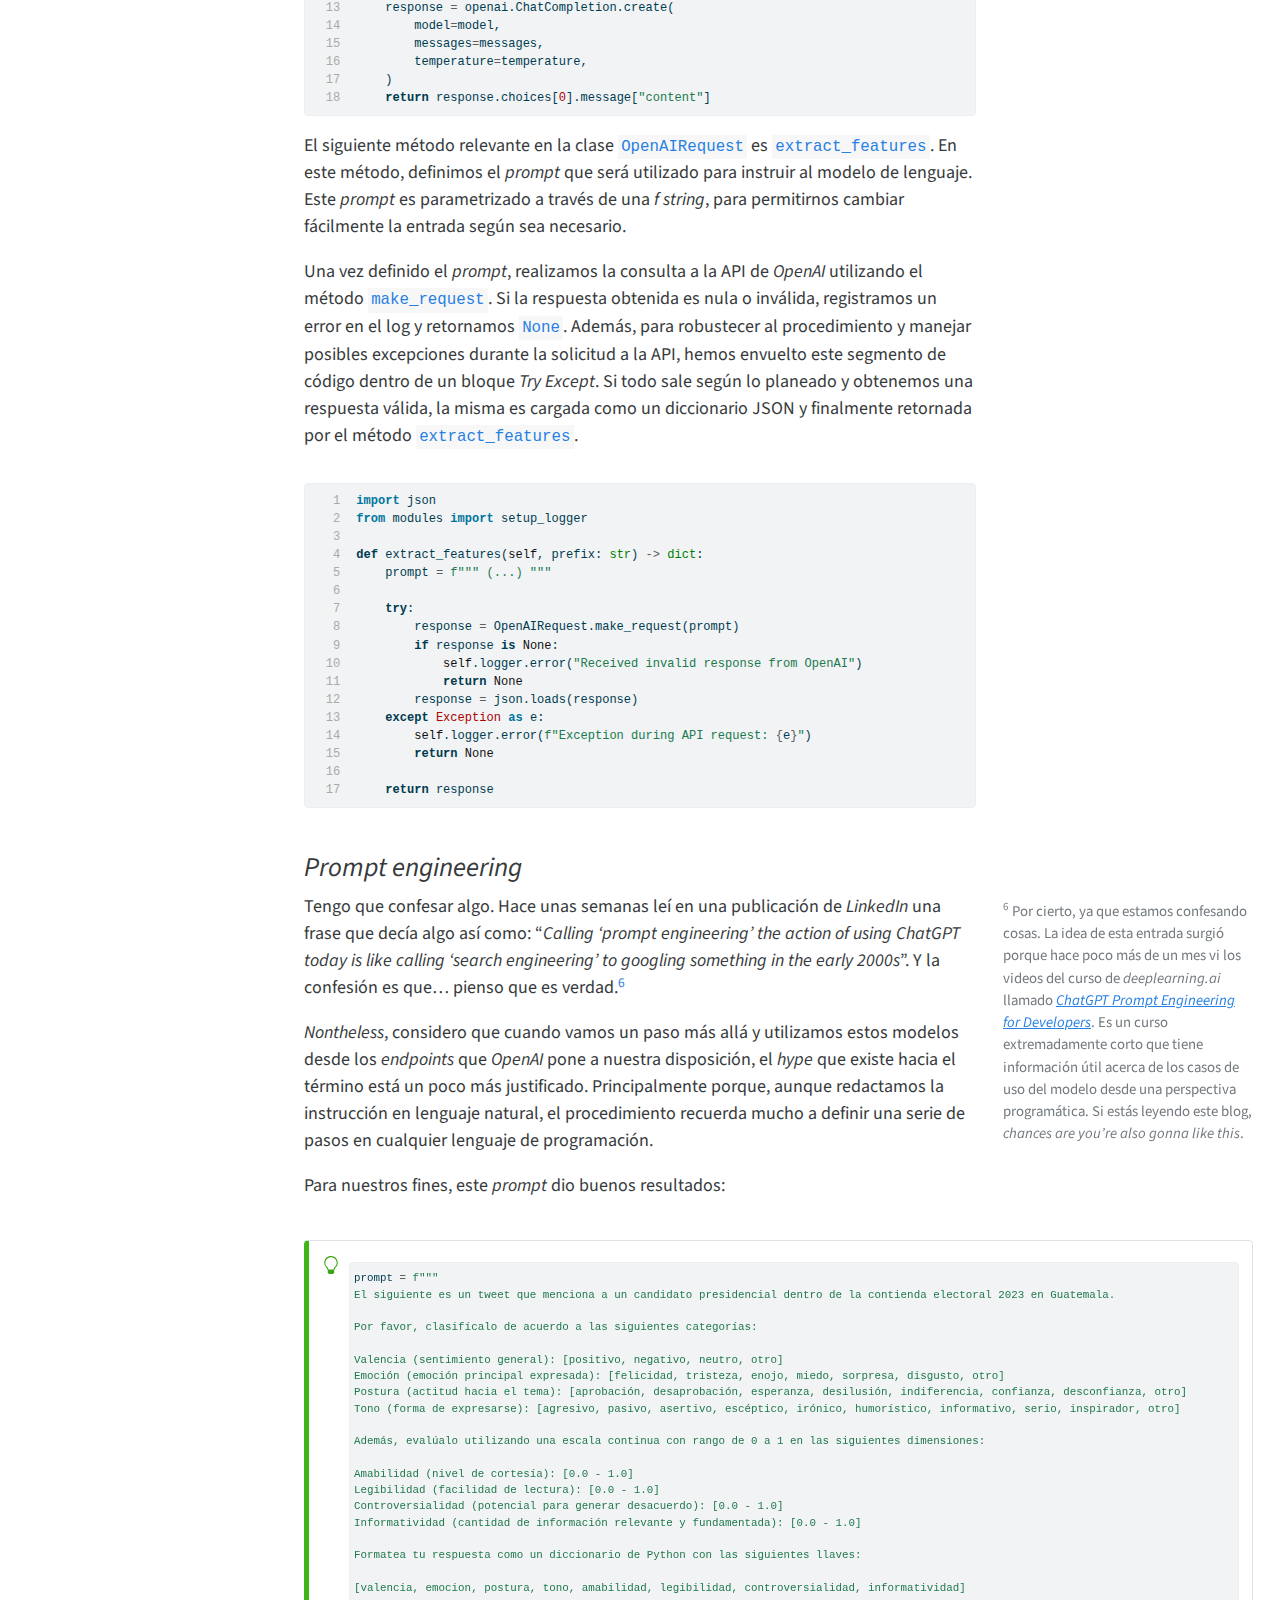
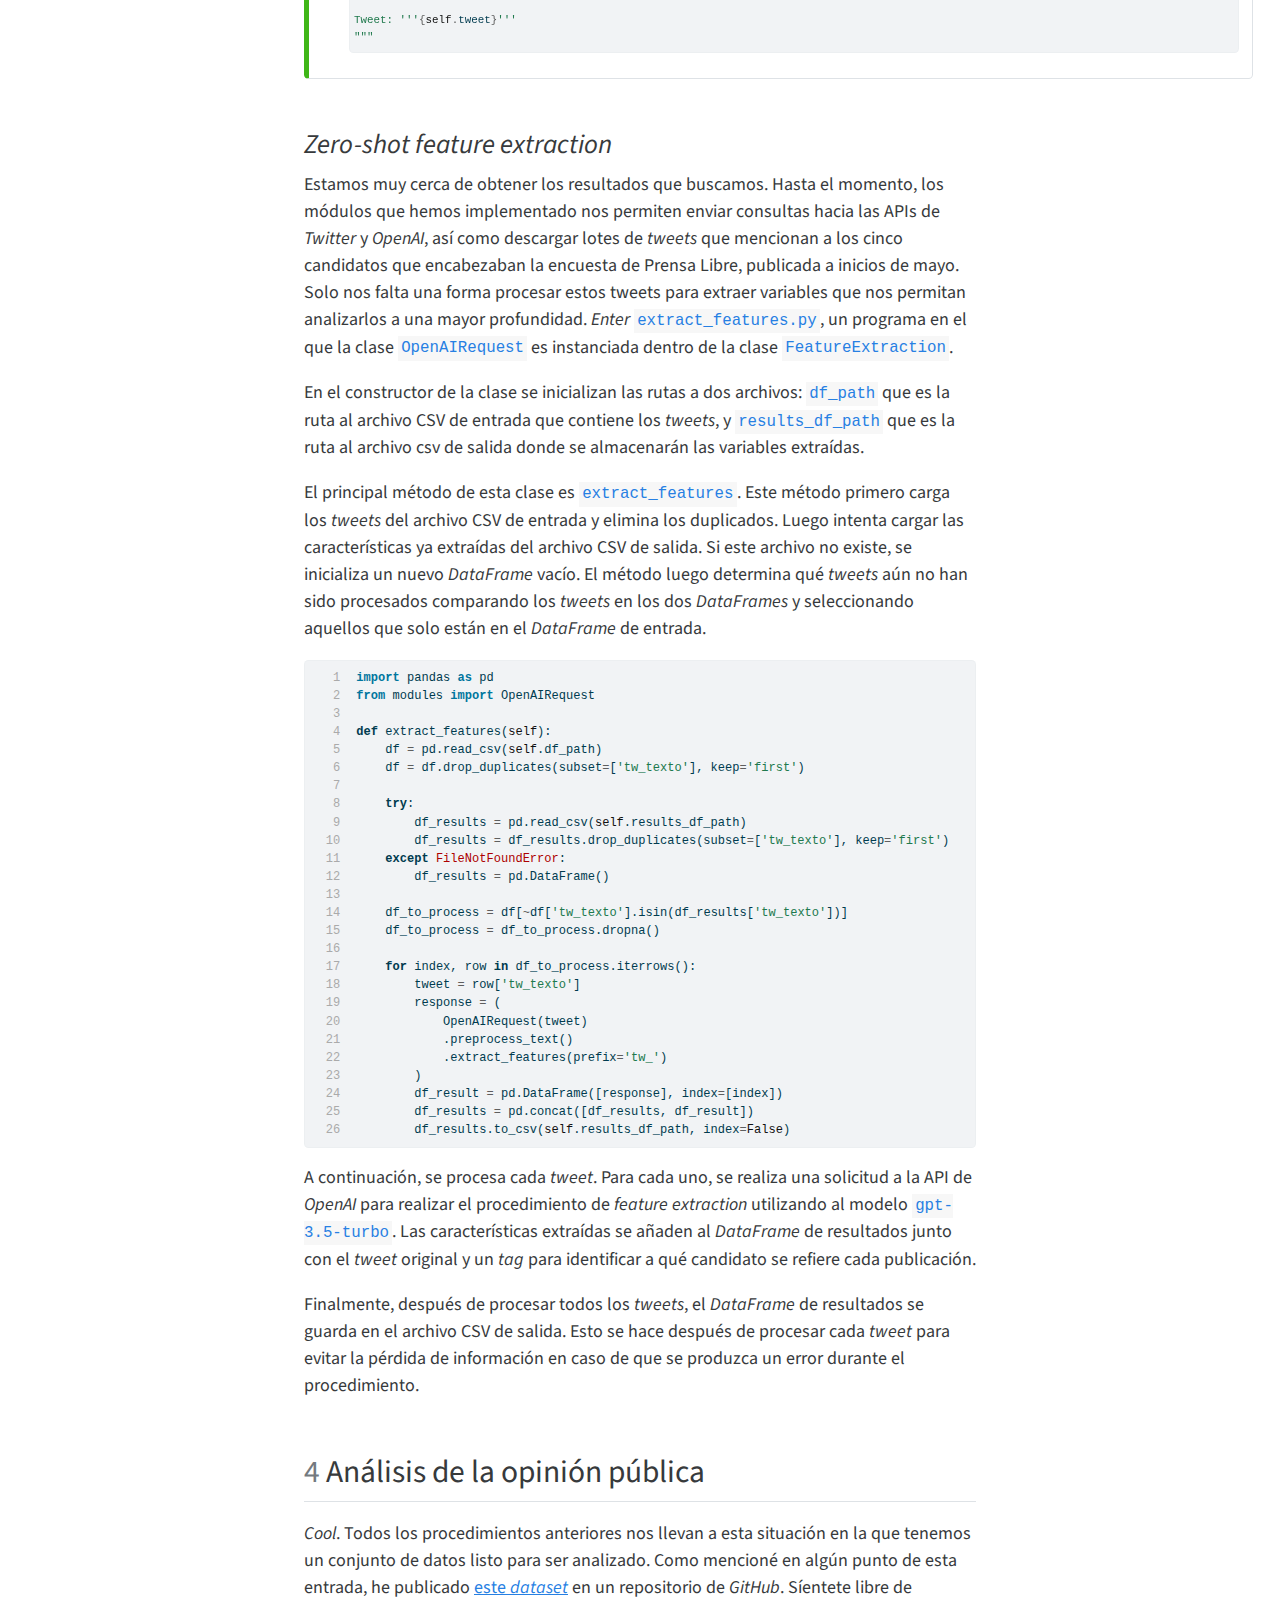
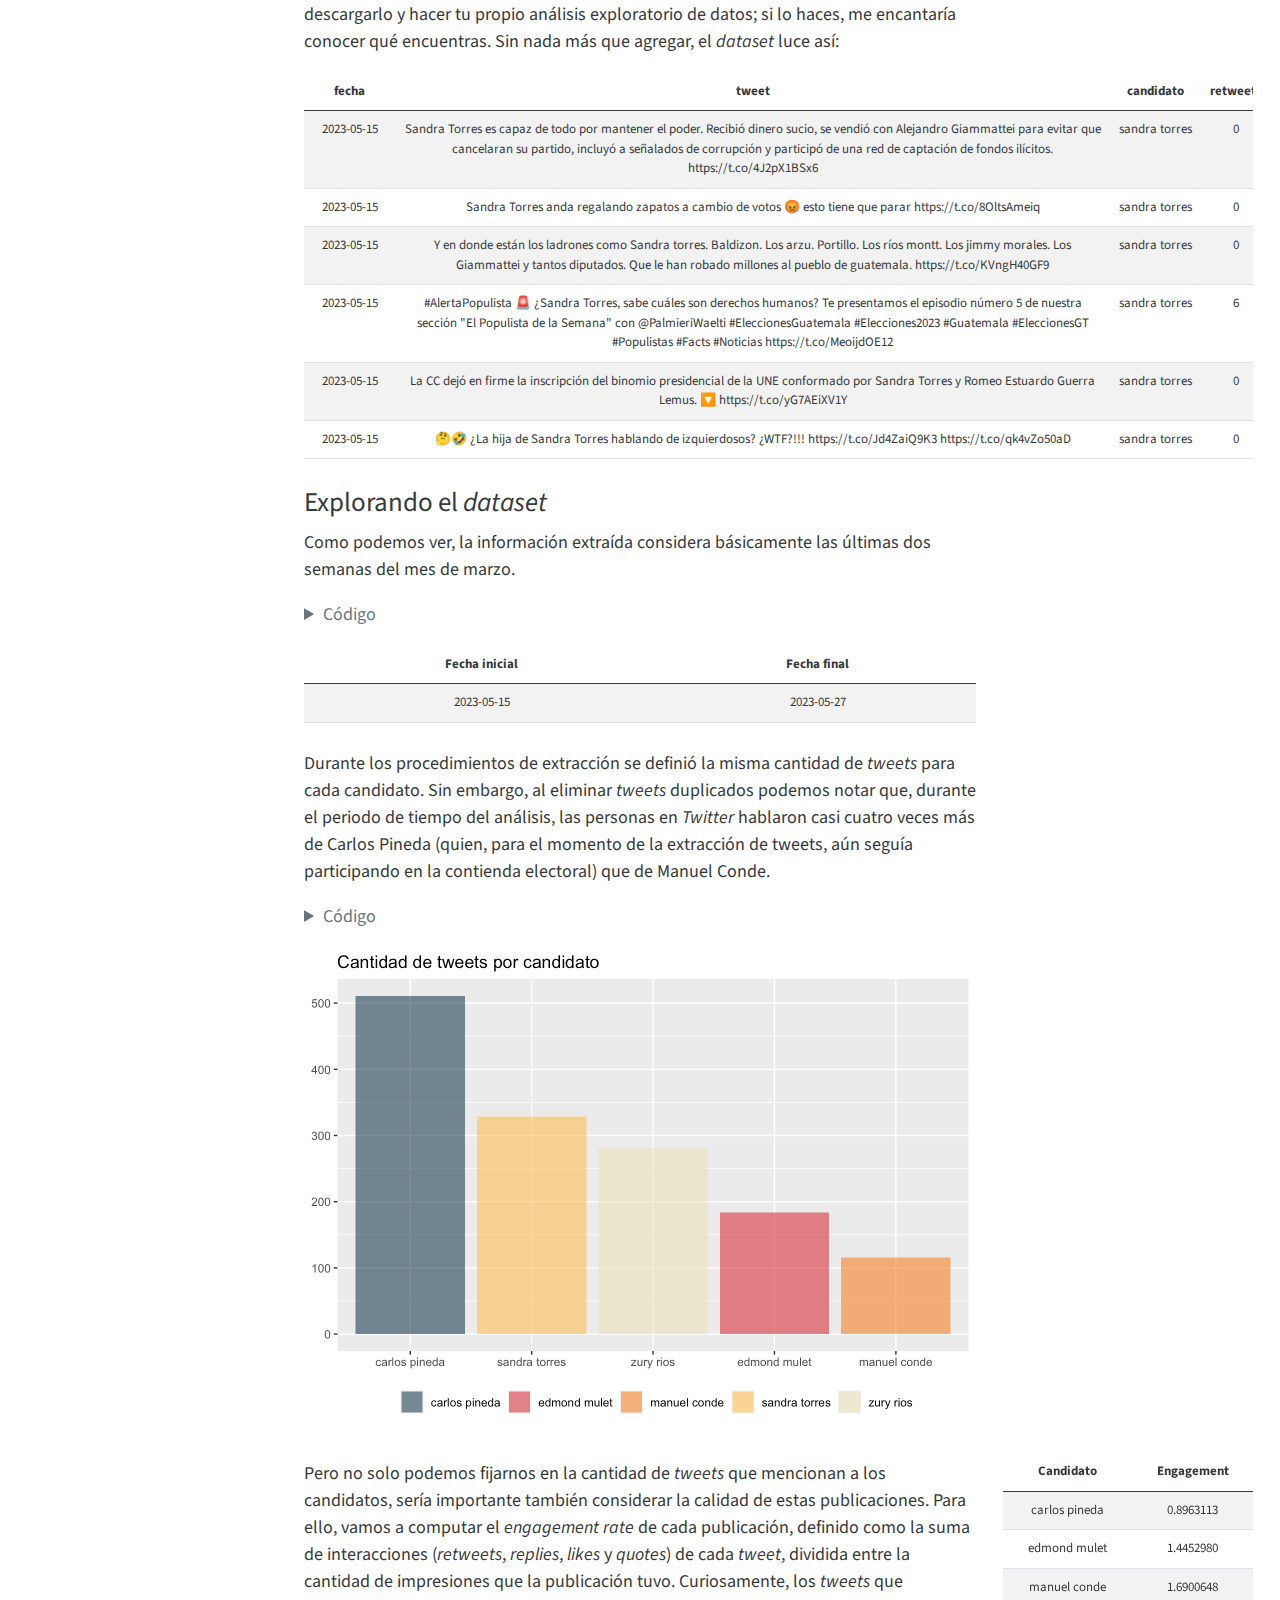
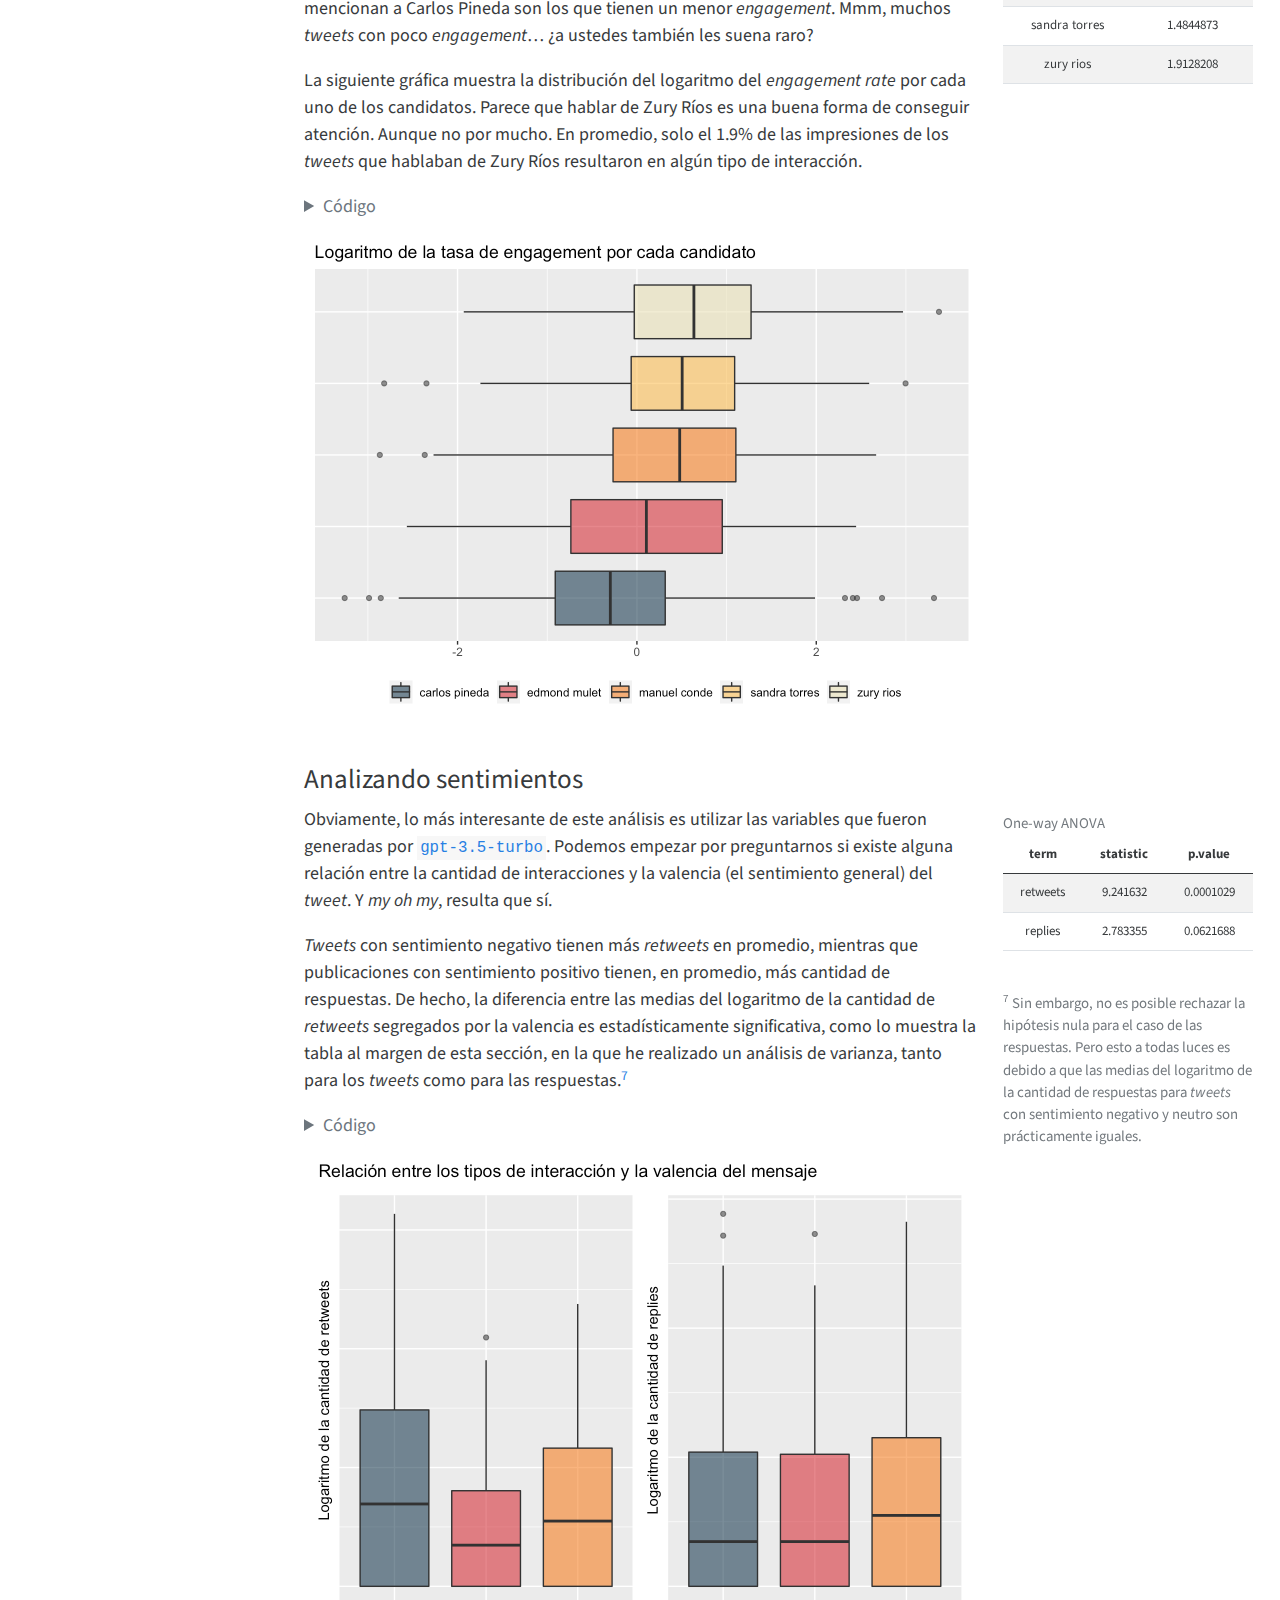
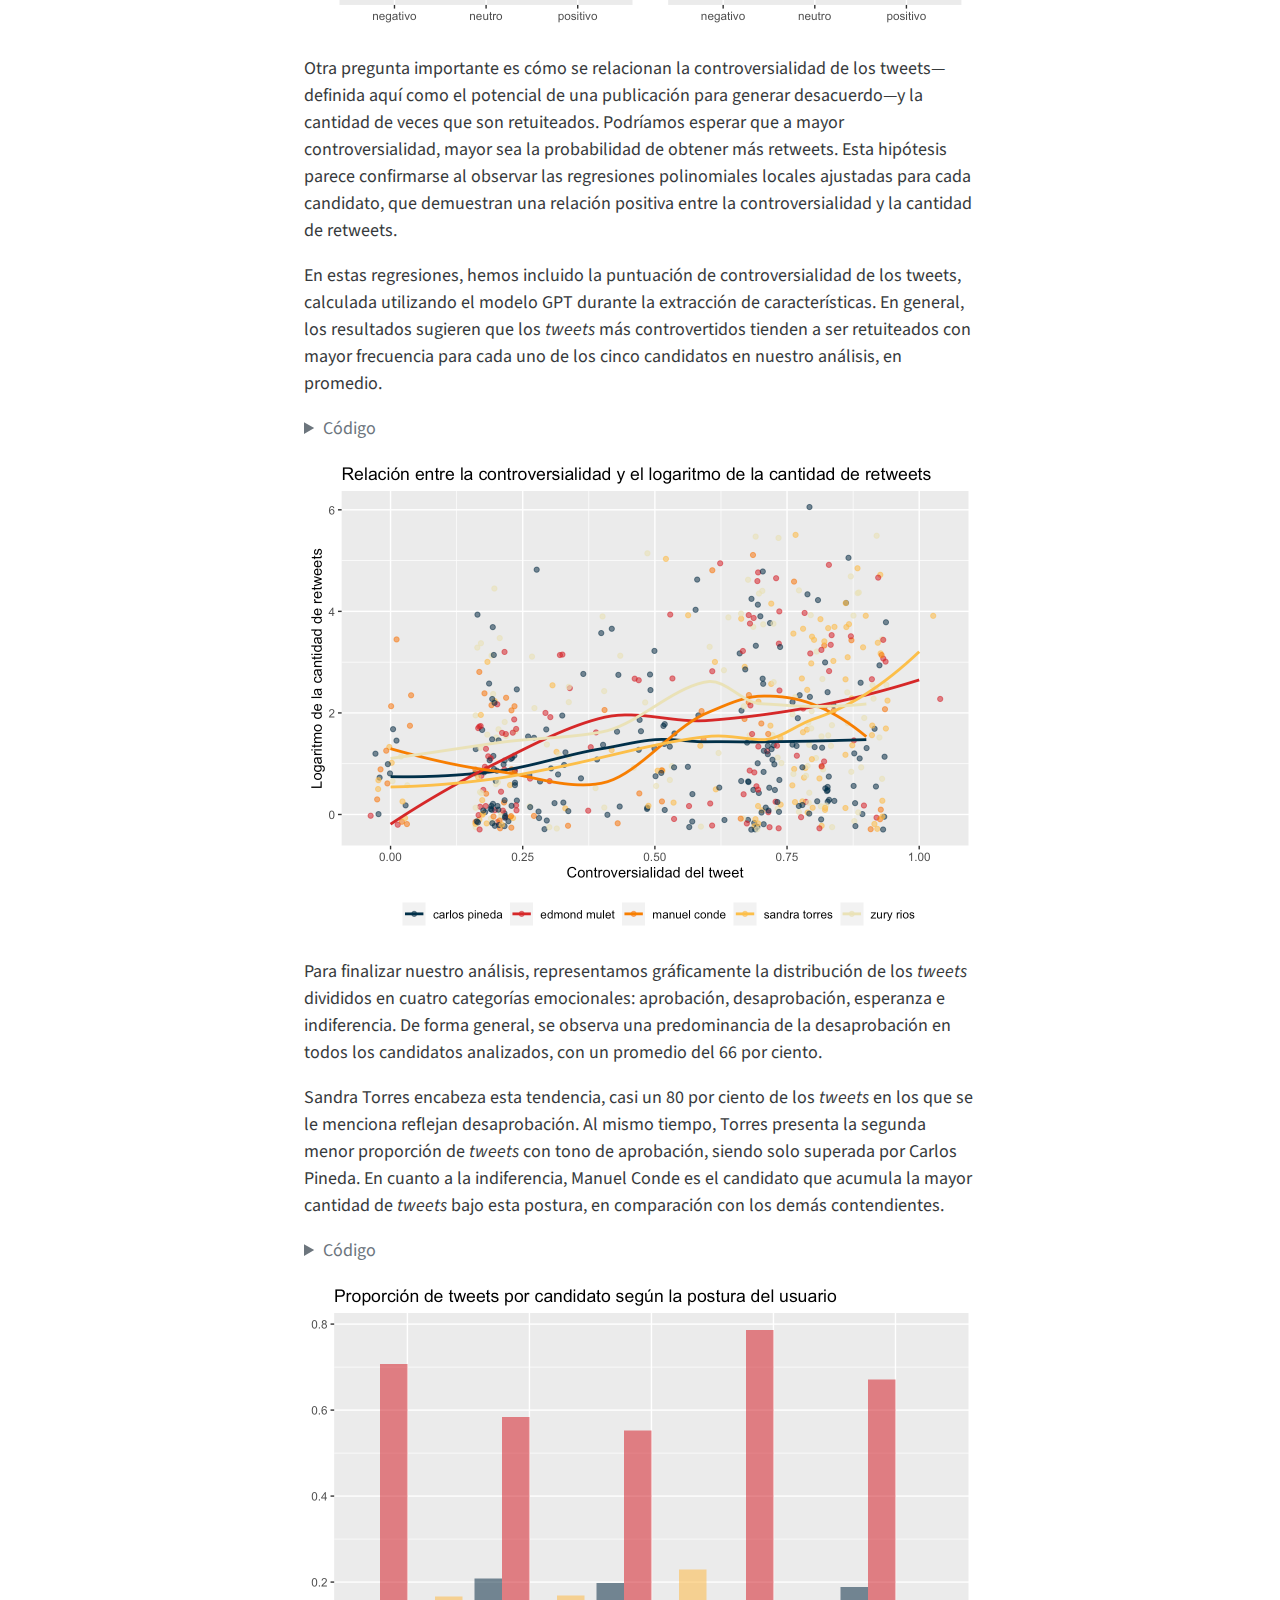
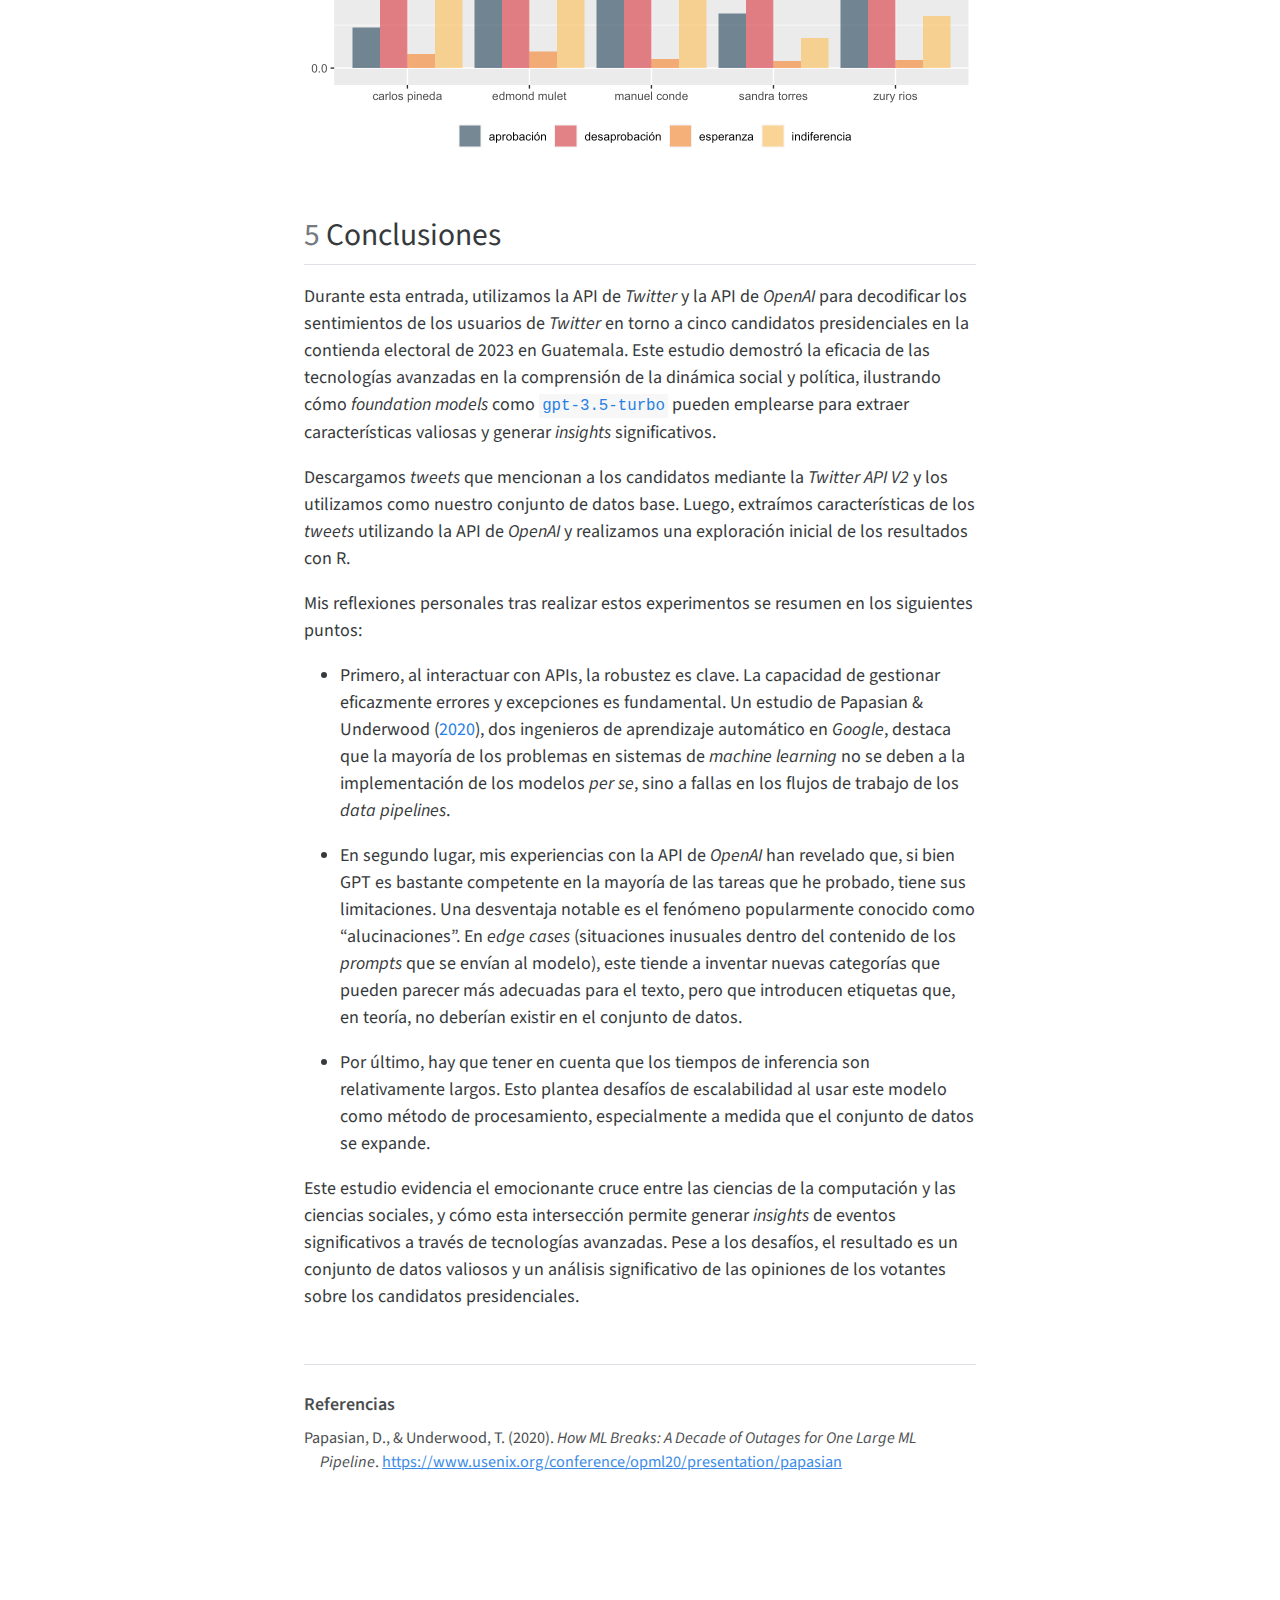
==== commit d7d6a2f5: "Testing new feature image" ====
--- a/docs/posts/election-insights/index.html
+++ b/docs/posts/election-insights/index.html
@@ -164,13 +164,13 @@
 
 <link rel="stylesheet" href="../../styles.css">
 <meta property="og:title" content="Gabriel Fuentes - Revelando los sentimientos guatemaltecos">
-<meta property="og:description" content="Extracción *zero-shot* de variables para *tweets* acerca de las elecciones presidenciales 2023 usando GPT-3.5">
+<meta property="og:description" content="Extracción zero-shot de variables para tweets acerca de las elecciones presidenciales 2023 usando GPT-3.5">
 <meta property="og:image" content="https://gafnts.github.io/posts/election-insights/feature.png">
 <meta property="og:site-name" content="Gabriel Fuentes">
 <meta property="og:image:height" content="1450">
 <meta property="og:image:width" content="1920">
 <meta name="twitter:title" content="Gabriel Fuentes - Revelando los sentimientos guatemaltecos">
-<meta name="twitter:description" content="Extracción *zero-shot* de variables para *tweets* acerca de las elecciones presidenciales 2023 usando GPT-3.5">
+<meta name="twitter:description" content="Extracción zero-shot de variables para tweets acerca de las elecciones presidenciales 2023 usando GPT-3.5">
 <meta name="twitter:image" content="https://gafnts.github.io/posts/election-insights/feature.png">
 <meta name="twitter:image-height" content="1450">
 <meta name="twitter:image-width" content="1920">
@@ -227,7 +227,7 @@
   <div class="quarto-title-banner page-columns page-full">
     <div class="quarto-title column-body">
       <h1 class="title">Revelando los sentimientos guatemaltecos</h1>
-            <p class="subtitle lead">Extracción <em>zero-shot</em> de variables para <em>tweets</em> acerca de las elecciones presidenciales 2023 usando GPT-3.5</p>
+            <p class="subtitle lead">Extracción zero-shot de variables para tweets acerca de las elecciones presidenciales 2023 usando GPT-3.5</p>
                                 <div class="quarto-categories">
                 <div class="quarto-category">Natural language processing</div>
                 <div class="quarto-category">Object-oriented programming</div>
@@ -942,7 +942,7 @@
 <span id="cb12-14"><a href="#cb12-14"></a>  <span class="fu">scale_color_manual</span>(<span class="at">values =</span> palette) </span></code><button title="Copiar al portapapeles" class="code-copy-button"><i class="bi"></i></button></pre></div>
 </details>
 <div class="cell-output-display">
-<p><img src="index_files/figure-html/unnamed-chunk-15-1.png" class="img-fluid" width="672"></p>
+<p><img src="index_files/figure-html/.preview-image-1.png" class="img-fluid" width="672"></p>
 </div>
 </div>
 <p>Para finalizar nuestro análisis, representamos gráficamente la distribución de los <em>tweets</em> divididos en cuatro categorías emocionales: aprobación, desaprobación, esperanza e indiferencia. De forma general, se observa una predominancia de la desaprobación en todos los candidatos analizados, con un promedio del 66 por ciento.</p>
@@ -967,7 +967,7 @@
 <span id="cb13-15"><a href="#cb13-15"></a>  <span class="fu">scale_fill_manual</span>(<span class="at">values =</span> palette) </span></code><button title="Copiar al portapapeles" class="code-copy-button"><i class="bi"></i></button></pre></div>
 </details>
 <div class="cell-output-display">
-<p><img src="index_files/figure-html/unnamed-chunk-16-1.png" class="img-fluid" width="672"></p>
+<p><img src="index_files/figure-html/unnamed-chunk-15-1.png" class="img-fluid" width="672"></p>
 </div>
 </div>
 </section>
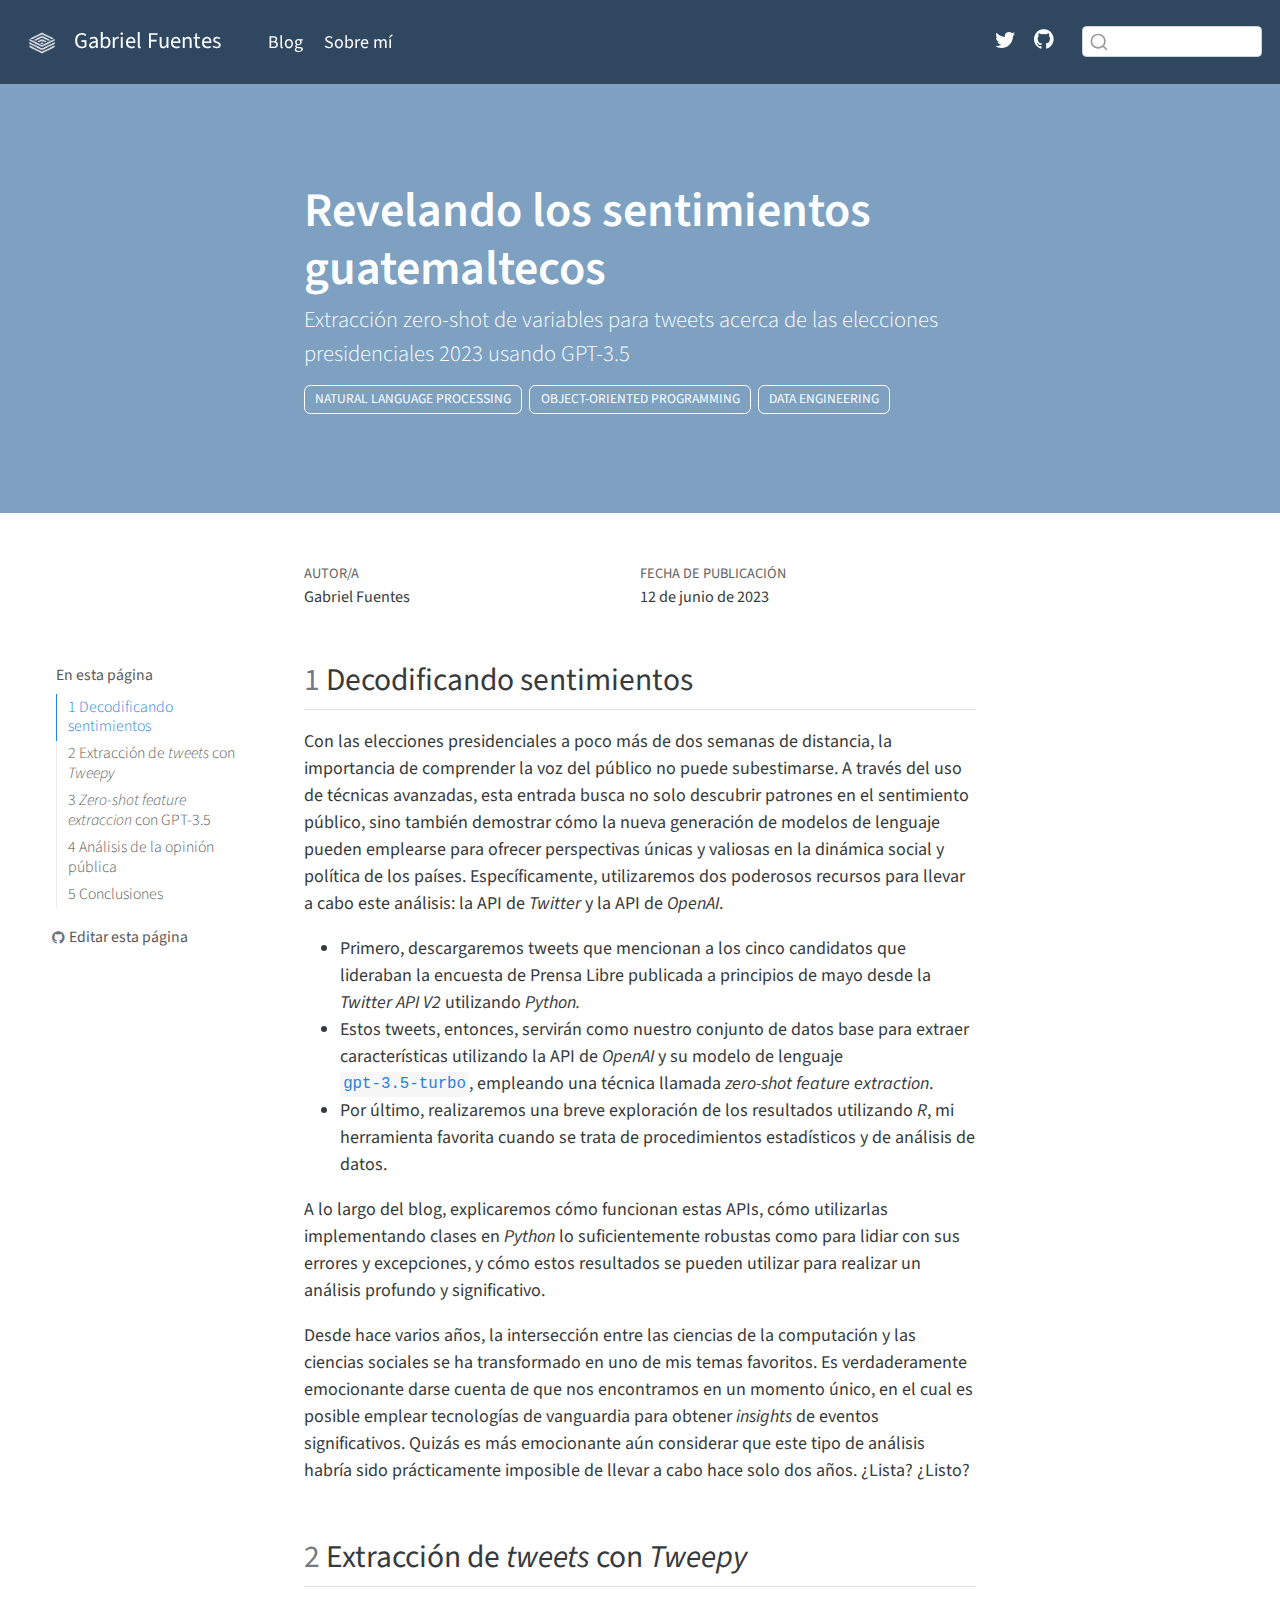
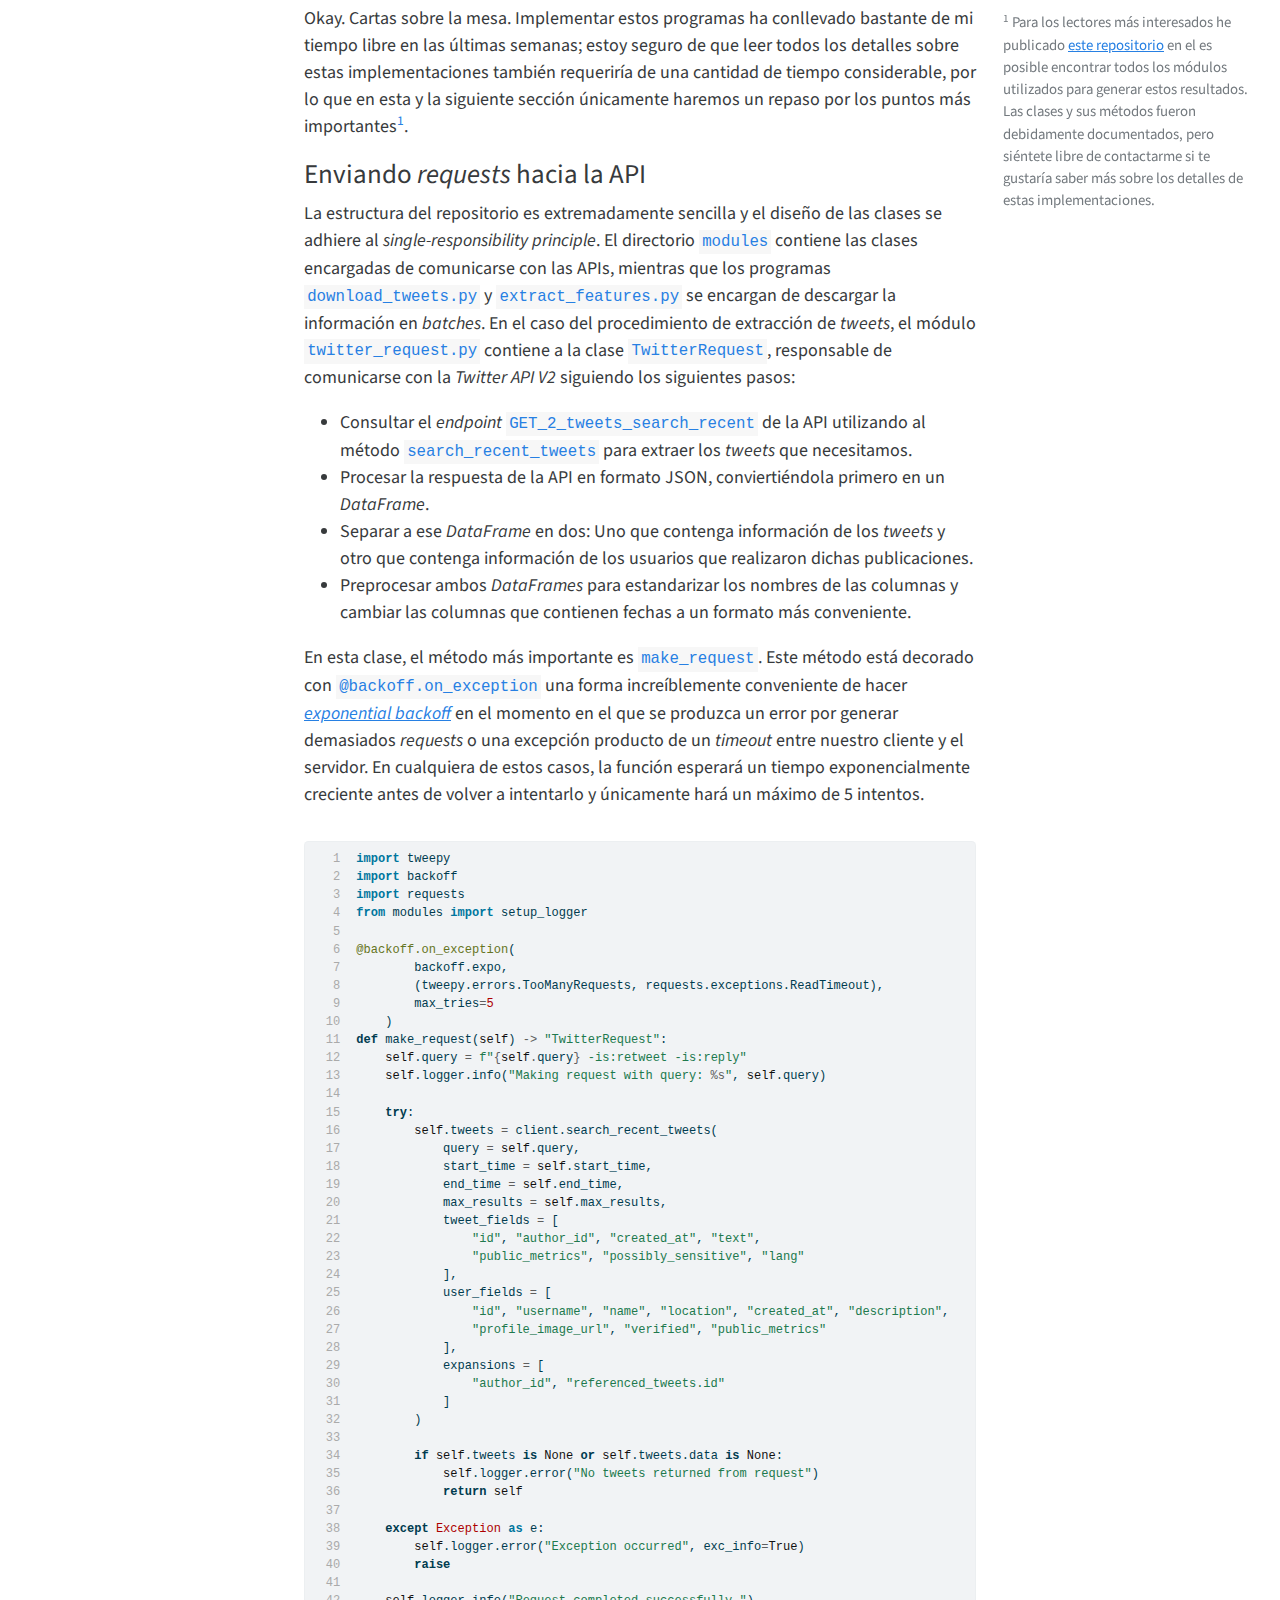
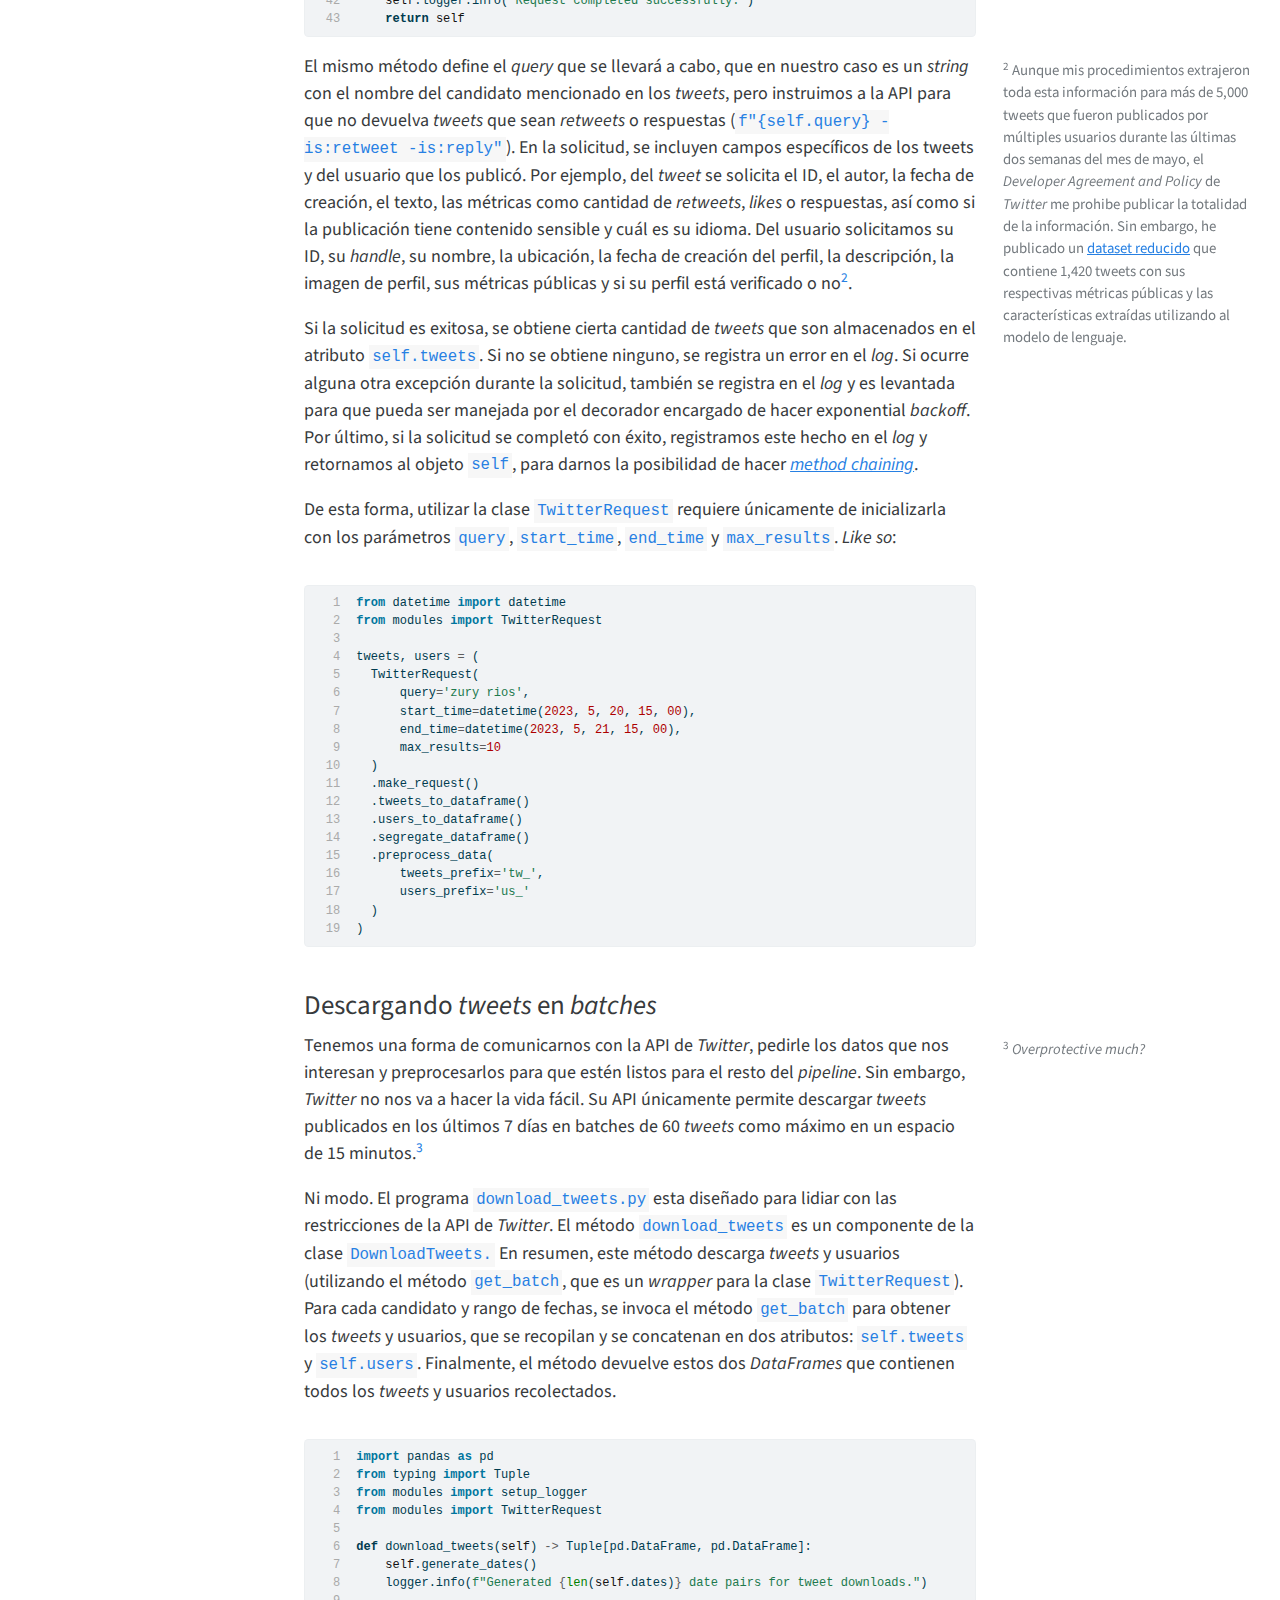
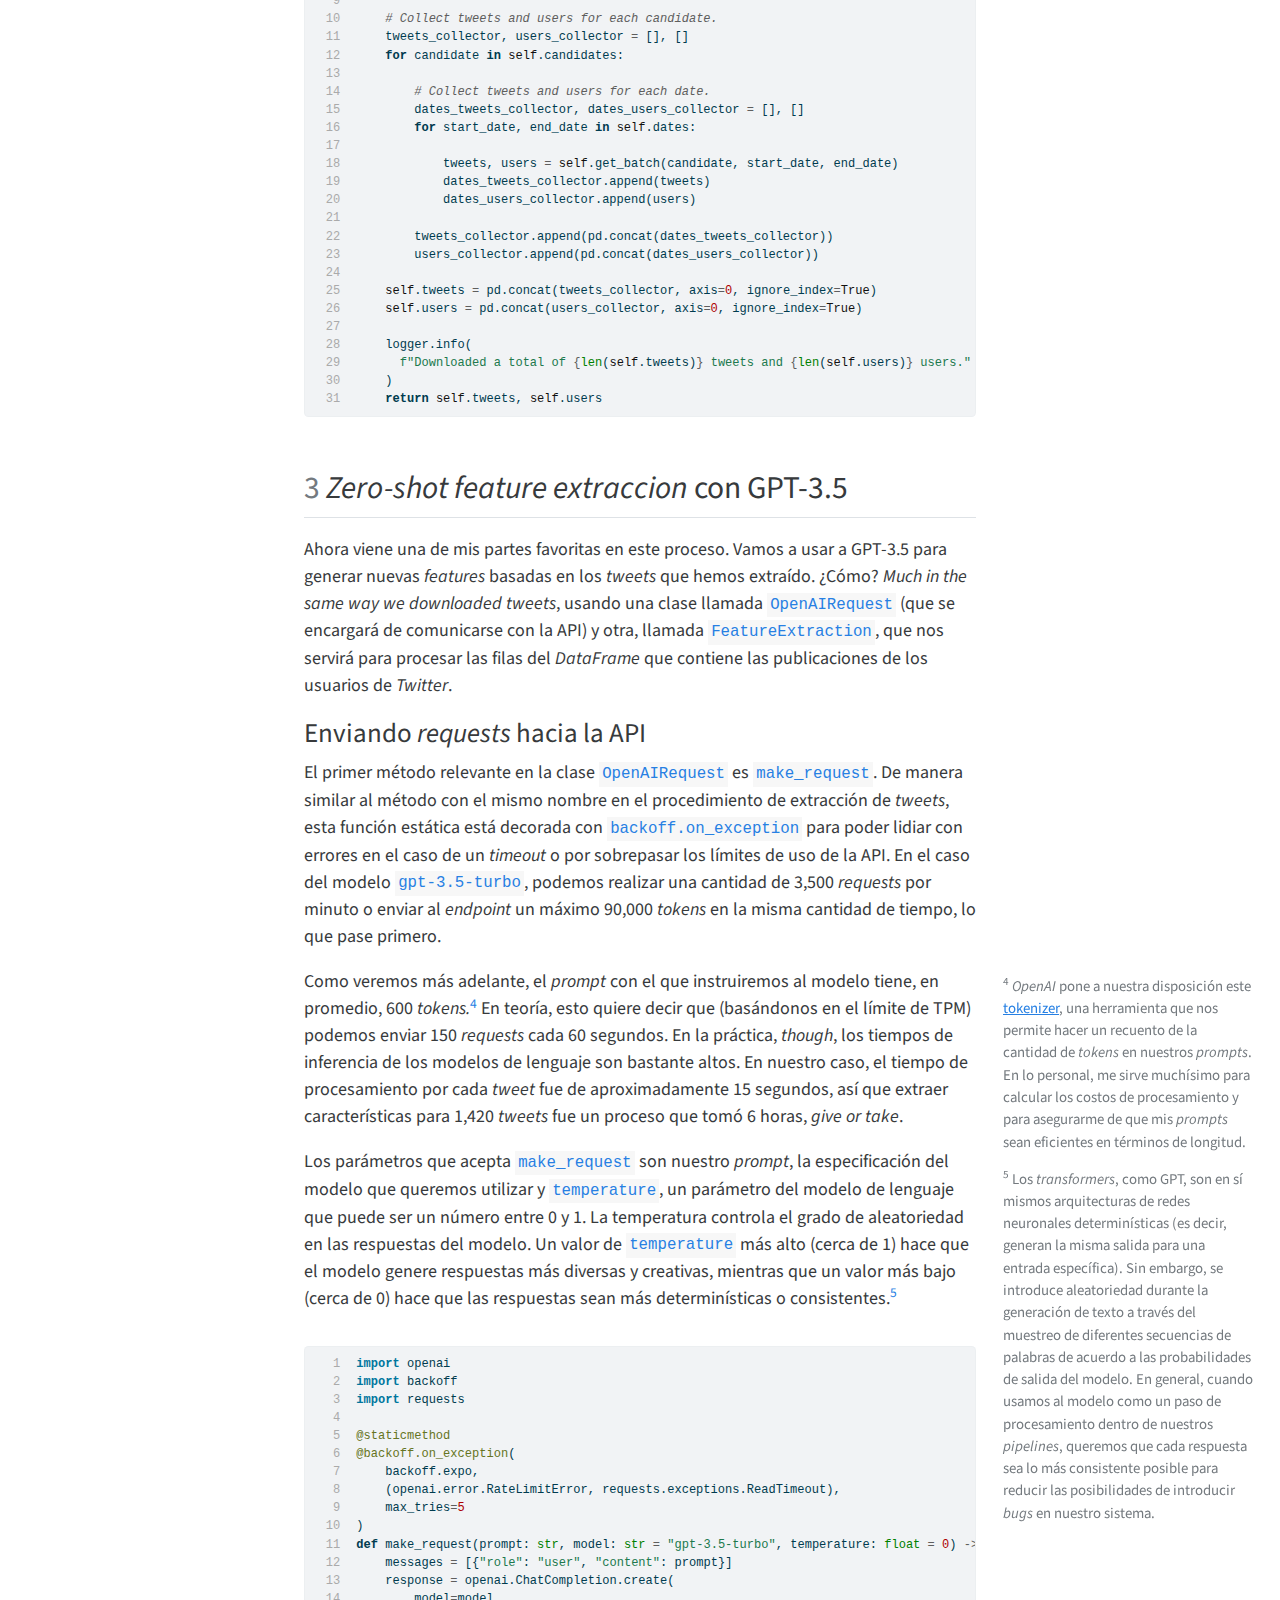
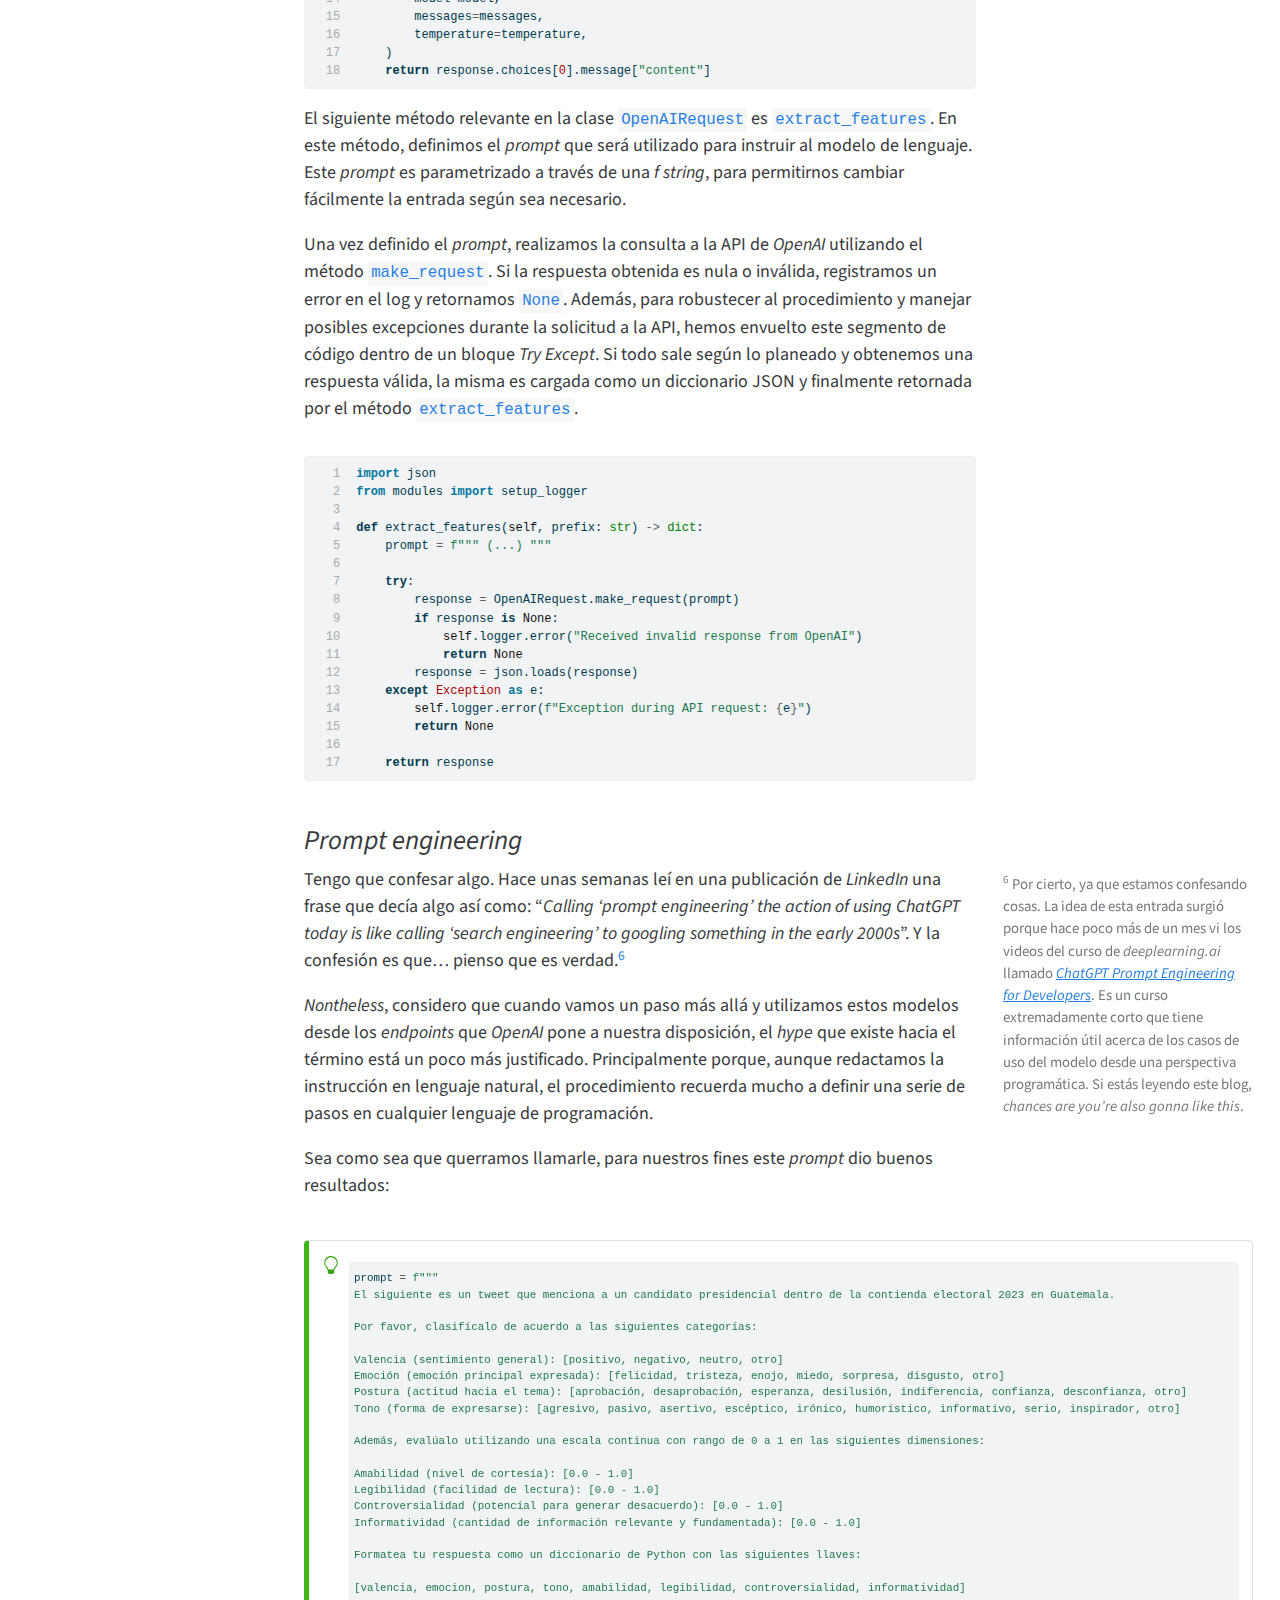
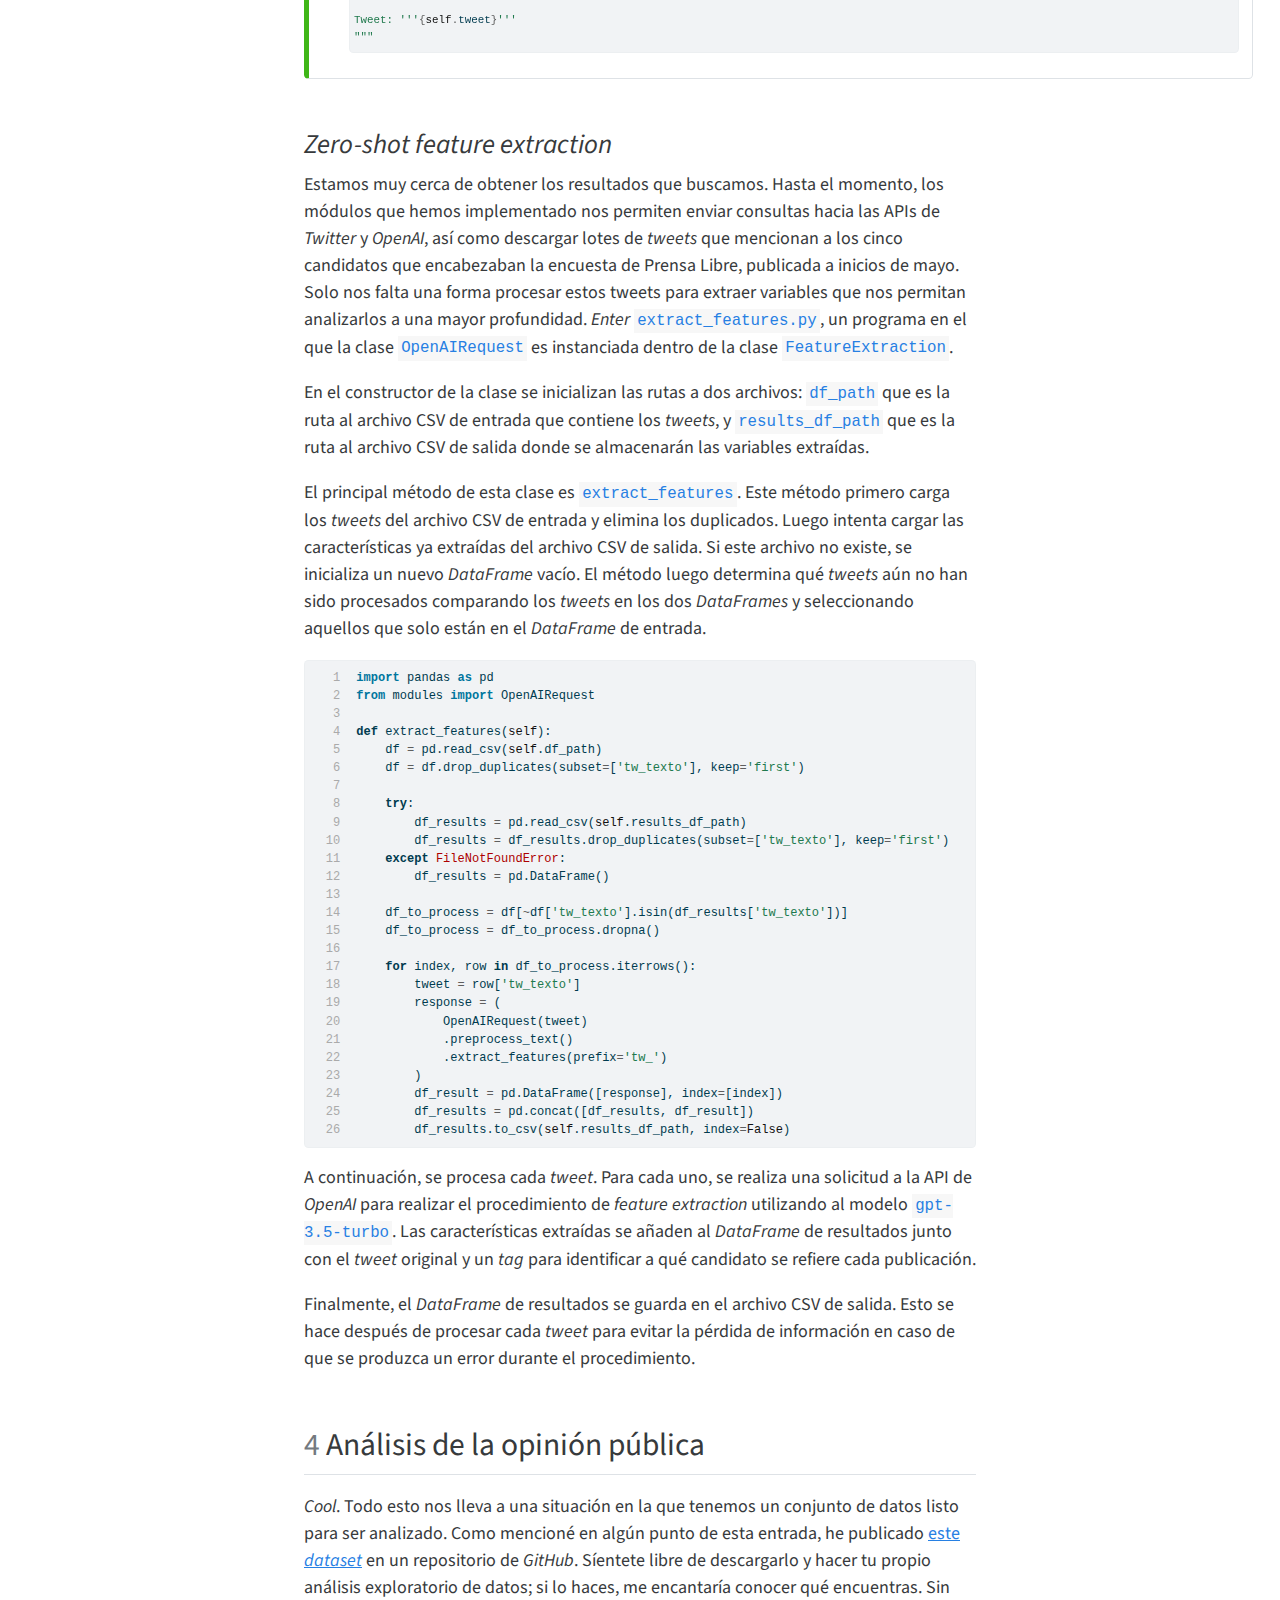
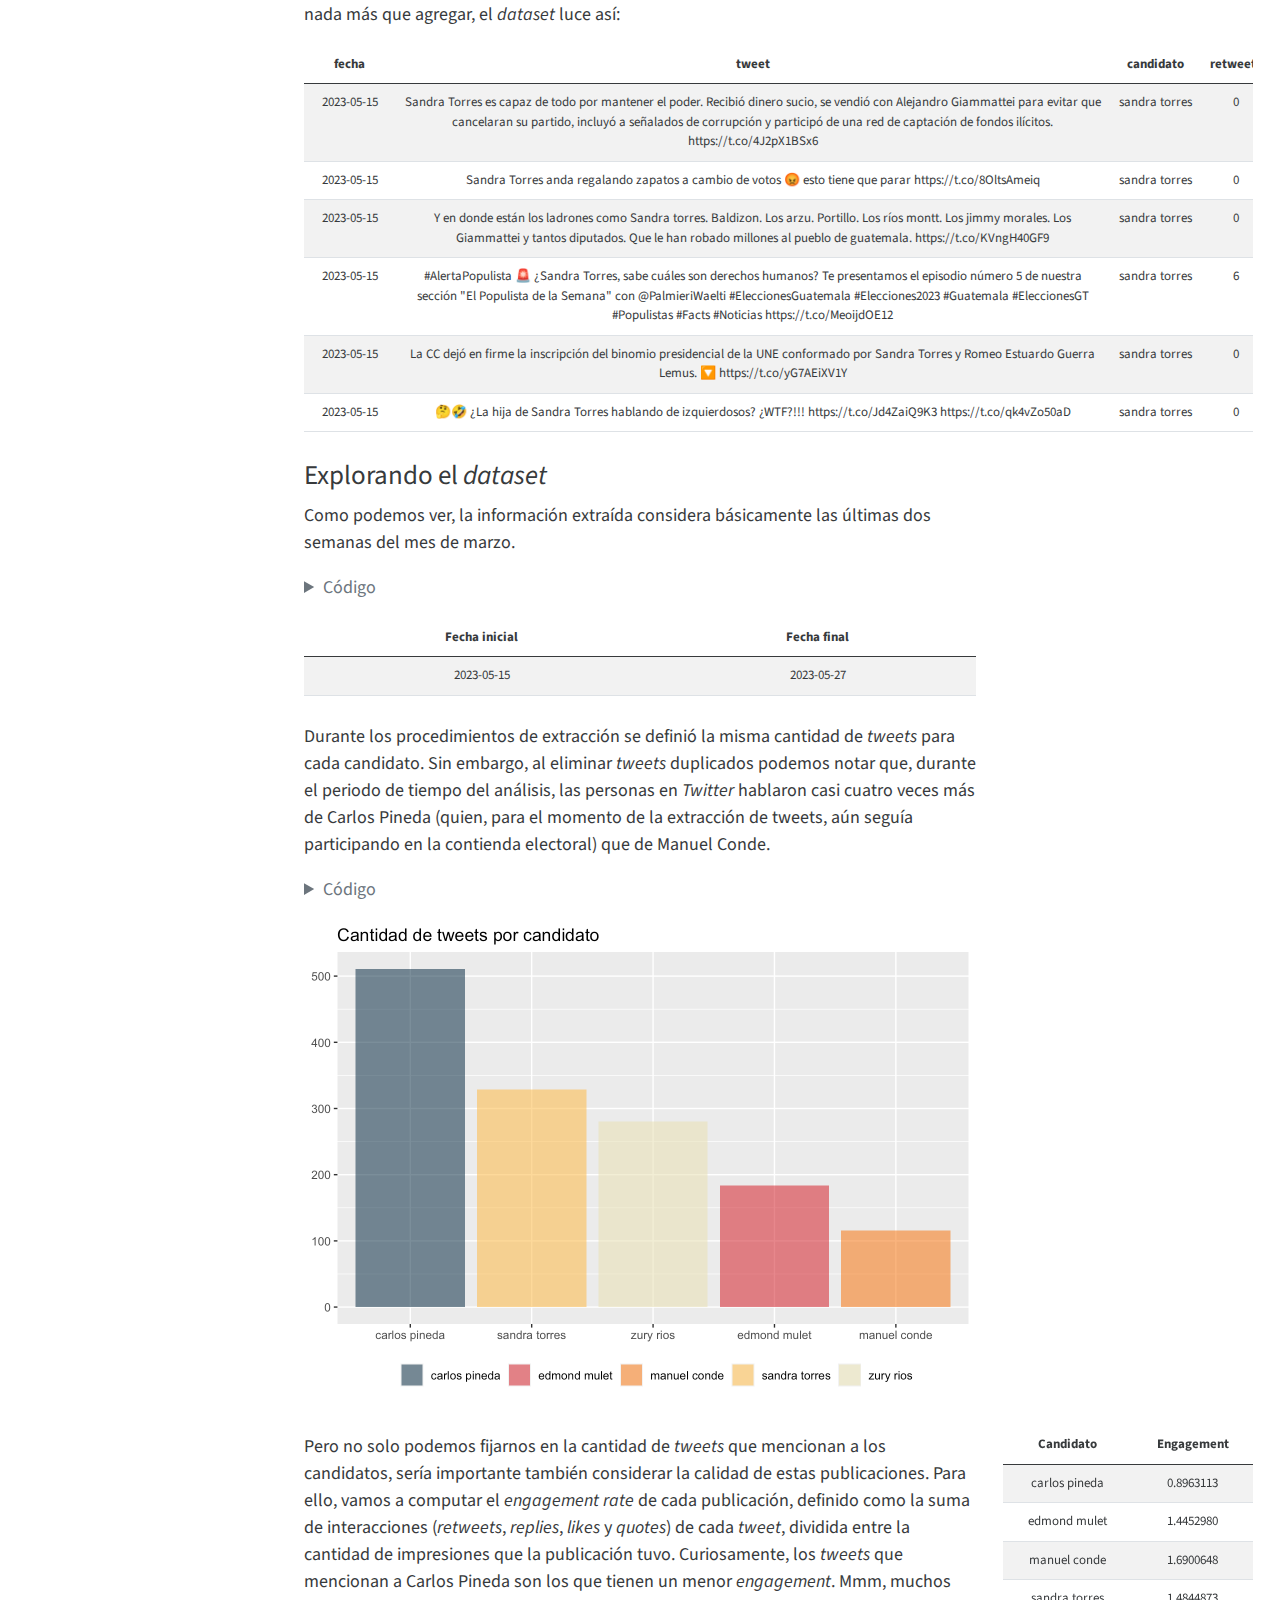
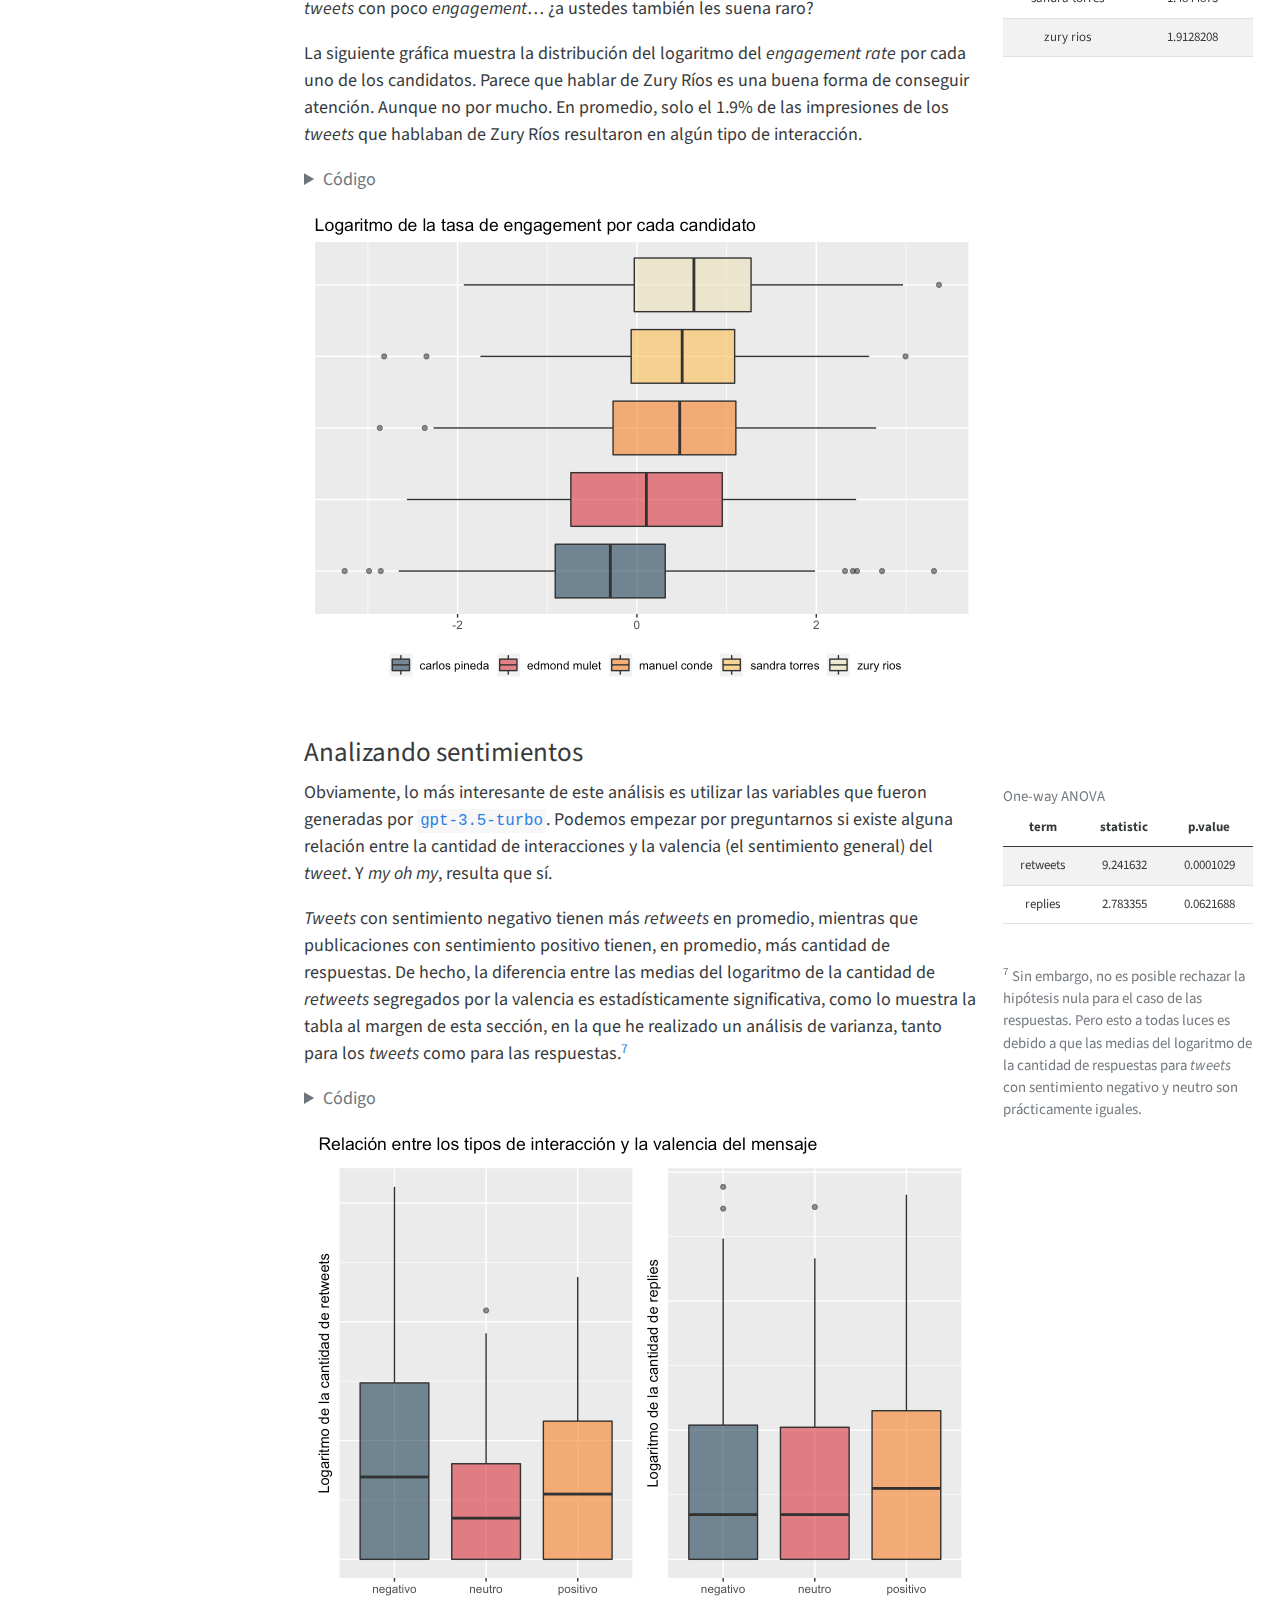
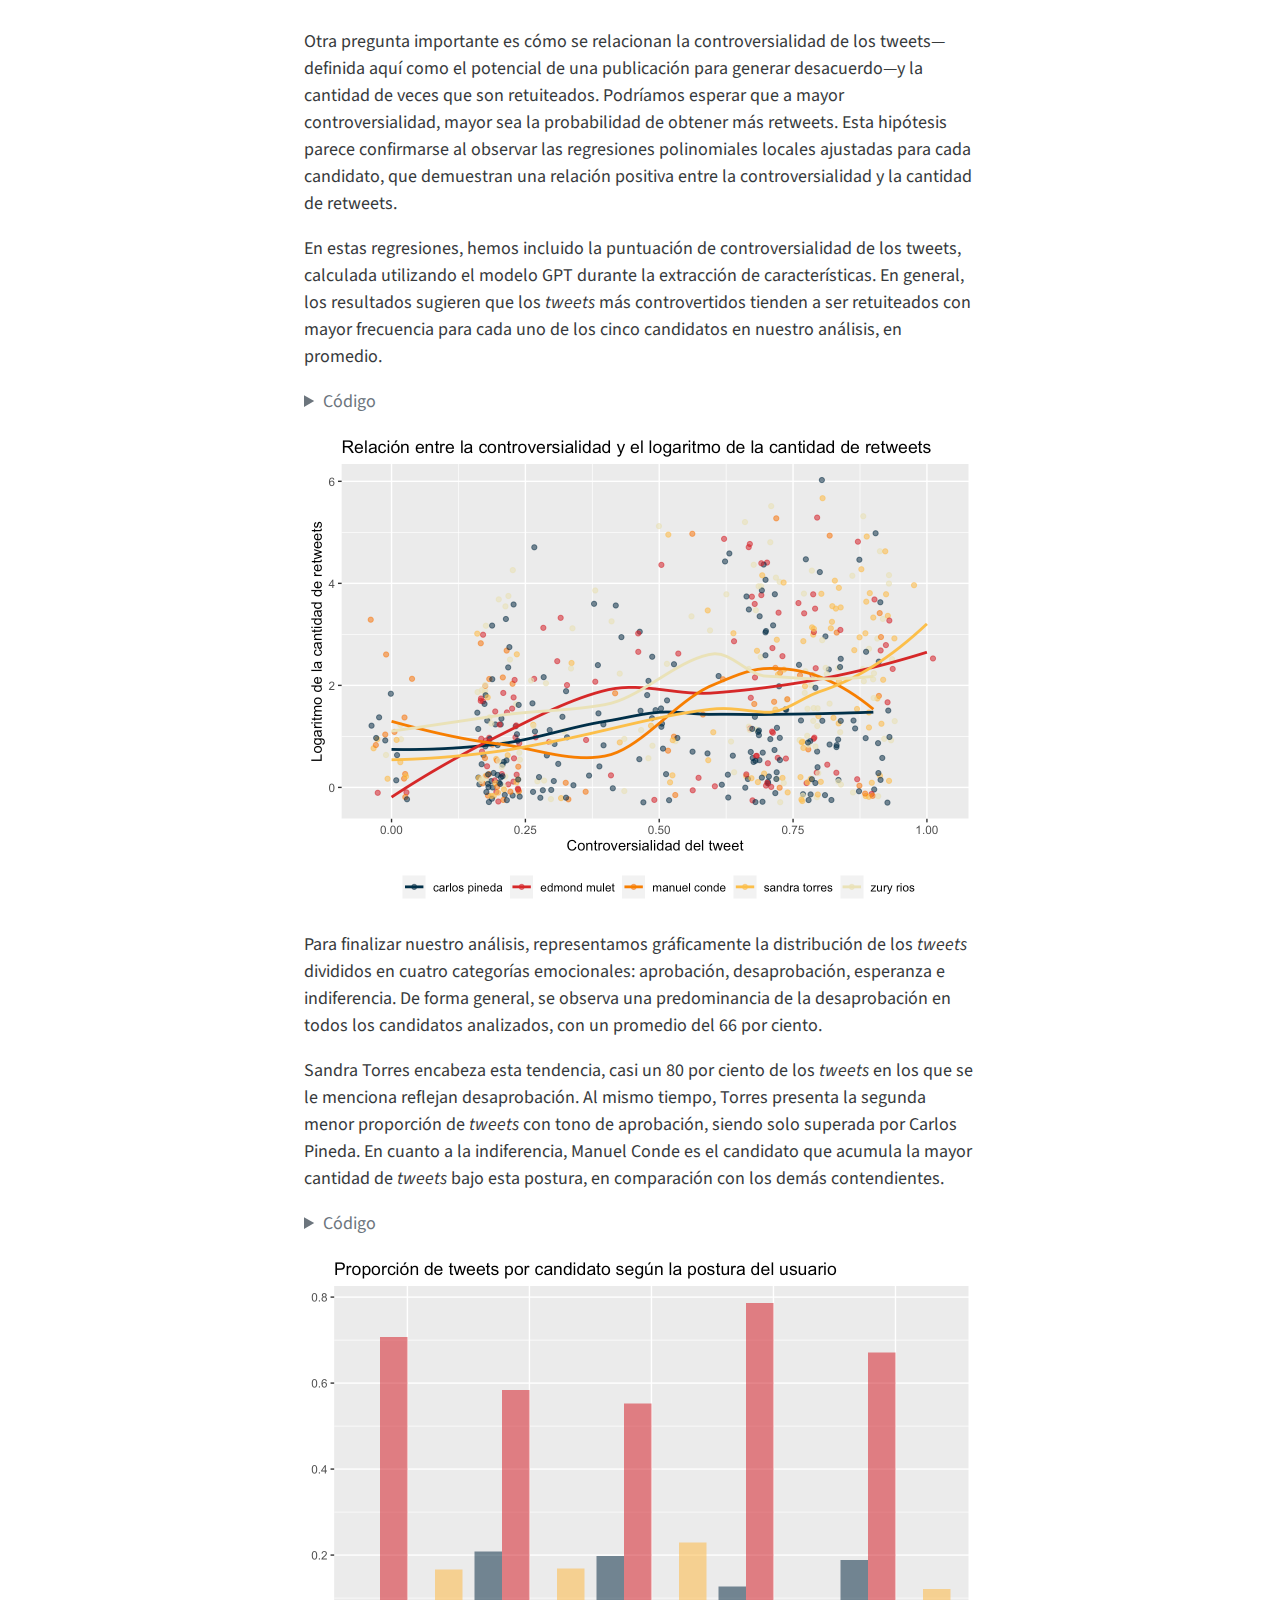
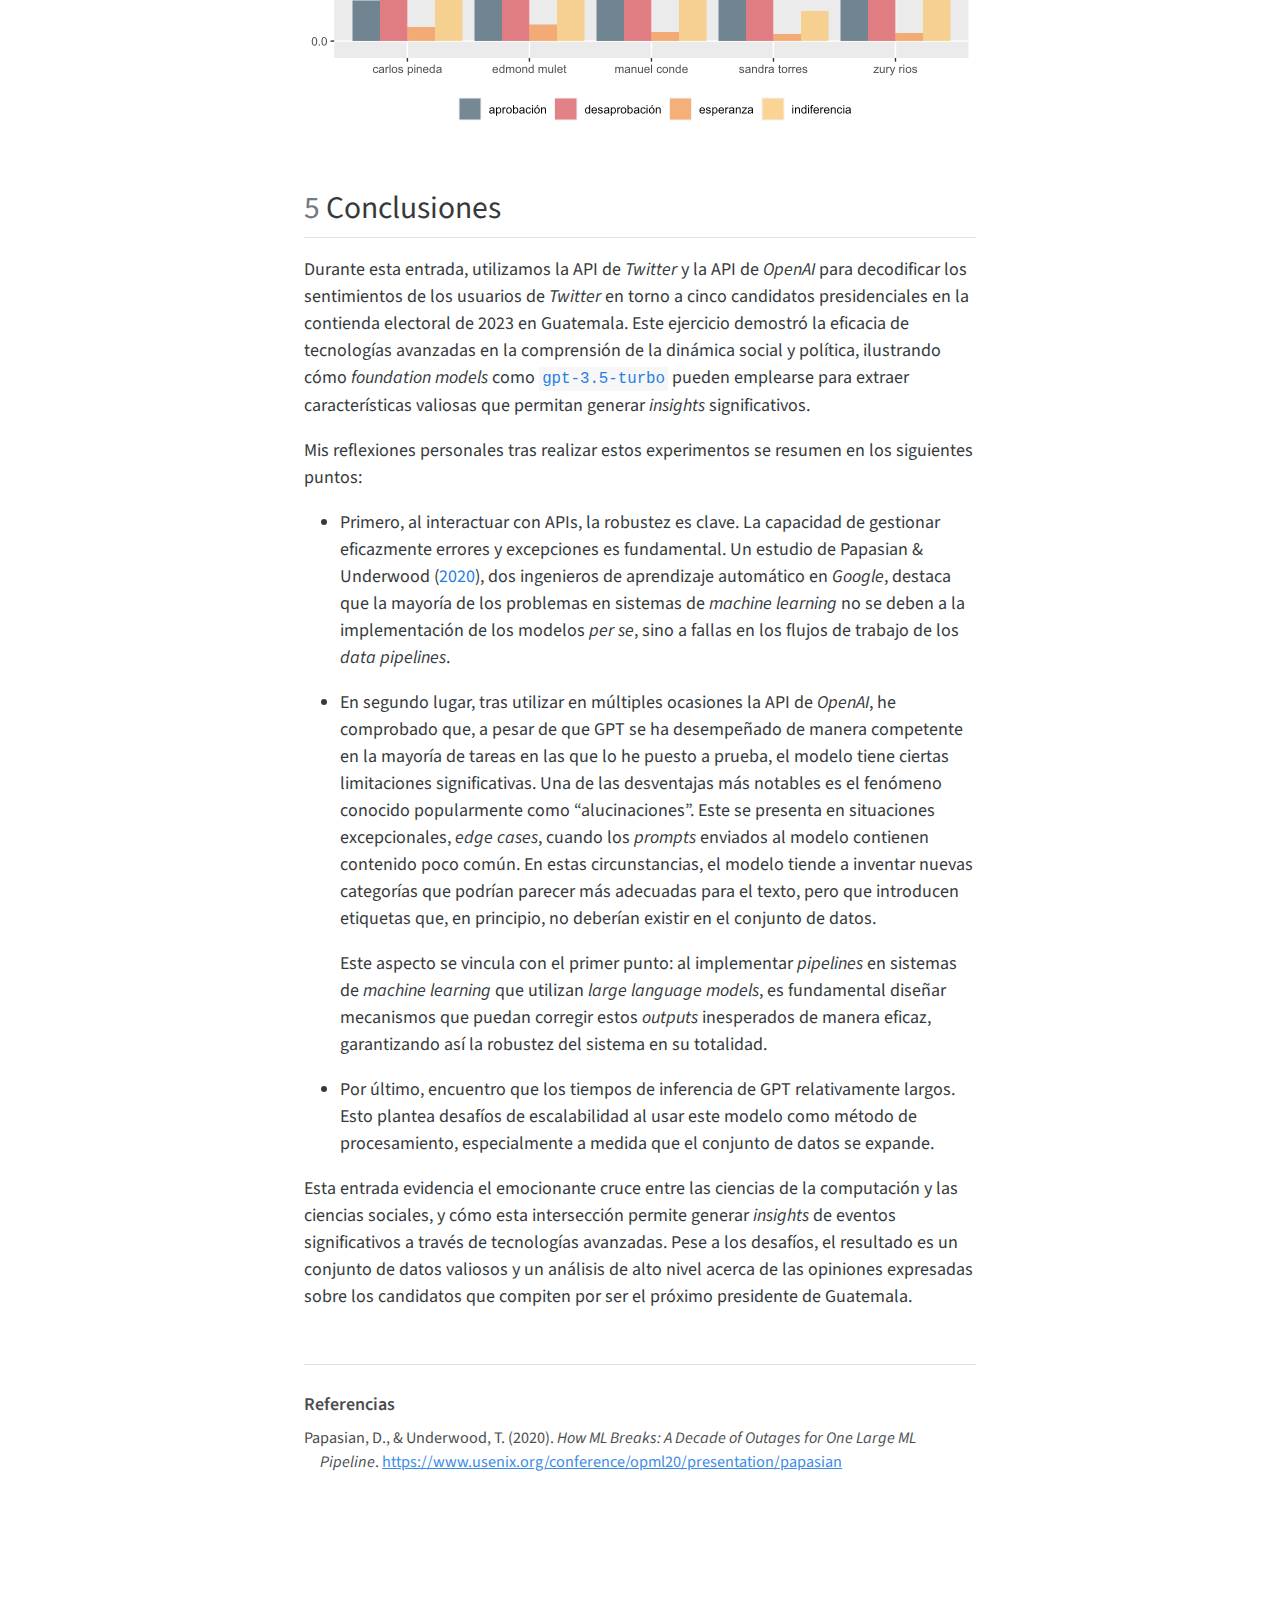
==== commit d2643019: "Last edits, final draft" ====
--- a/docs/posts/election-insights/index.html
+++ b/docs/posts/election-insights/index.html
@@ -307,7 +307,7 @@
 </section>
 <section id="extracción-de-tweets-con-tweepy" class="level2 page-columns page-full" data-number="2">
 <h2 data-number="2" class="anchored" data-anchor-id="extracción-de-tweets-con-tweepy"><span class="header-section-number">2</span> Extracción de <em>tweets</em> con <em>Tweepy</em></h2>
-<div class="page-columns page-full"><p>Okay. Cartas sobre la mesa. Implementar estos programas ha conllevado bastante de mi tiempo libre en las últimas semanas; estoy seguro de que leer todos los detalles sobre estas implementaciones también requeriría de una cantidad de tiempo considerable, por lo que en esta y la siguiente sección únicamente haremos un repaso por los puntos más importantes<a href="#fn1" class="footnote-ref" id="fnref1" role="doc-noteref"><sup>1</sup></a>.</p><div class="no-row-height column-margin column-container"><li id="fn1"><p><sup>1</sup>&nbsp;Para los lectores más interesados he publicado <a href="https://github.com/gafnts/2023-election-insights">este repositorio</a> en el es posible encontrar todos los programas y módulos utilizados para generar estos resultados. Las clases y sus métodos fueron debidamente documentados, pero siéntete libre de contactarme si te gustaría saber más sobre los detalles de estas implementaciones.</p></li></div></div>
+<div class="page-columns page-full"><p>Okay. Cartas sobre la mesa. Implementar estos programas ha conllevado bastante de mi tiempo libre en las últimas semanas; estoy seguro de que leer todos los detalles sobre estas implementaciones también requeriría de una cantidad de tiempo considerable, por lo que en esta y la siguiente sección únicamente haremos un repaso por los puntos más importantes<a href="#fn1" class="footnote-ref" id="fnref1" role="doc-noteref"><sup>1</sup></a>.</p><div class="no-row-height column-margin column-container"><li id="fn1"><p><sup>1</sup>&nbsp;Para los lectores más interesados he publicado <a href="https://github.com/gafnts/2023-election-insights">este repositorio</a> en el es posible encontrar todos los módulos utilizados para generar estos resultados. Las clases y sus métodos fueron debidamente documentados, pero siéntete libre de contactarme si te gustaría saber más sobre los detalles de estas implementaciones.</p></li></div></div>
 <section id="enviando-requests-hacia-la-api" class="level3 page-columns page-full">
 <h3 class="anchored" data-anchor-id="enviando-requests-hacia-la-api">Enviando <em>requests</em> hacia la API</h3>
 <p>La estructura del repositorio es extremadamente sencilla y el diseño de las clases se adhiere al <em>single-responsibility principle</em>. El directorio <code>modules</code> contiene las clases encargadas de comunicarse con las APIs, mientras que los programas <code>download_tweets.py</code> y <code>extract_features.py</code> se encargan de descargar la información en <em>batches</em>. En el caso del procedimiento de extracción de <em>tweets</em>, el módulo <code>twitter_request.py</code> contiene a la clase <code>TwitterRequest</code>, responsable de comunicarse con la <em>Twitter API V2</em> siguiendo los siguientes pasos:</p>
@@ -363,8 +363,8 @@
 <span id="cb1-42"><a href="#cb1-42"></a>    <span class="va">self</span>.logger.info(<span class="st">"Request completed successfully."</span>)</span>
 <span id="cb1-43"><a href="#cb1-43"></a>    <span class="cf">return</span> <span class="va">self</span></span></code><button title="Copiar al portapapeles" class="code-copy-button"><i class="bi"></i></button></pre></div>
 </div>
-<div class="page-columns page-full"><p>El mismo método define el <em>query</em> que se llevará a cabo, que en nuestro caso es un <em>string</em> con el nombre del candidato mencionado en los <em>tweets</em>, pero instruimos a la API para que no devuelva <em>tweets</em> que sean <em>retweets</em> o respuestas (<code>f"{self.query} -is:retweet -is:reply"</code>). En la solicitud, se incluyen campos específicos de los tweets y del usuario que los publicó. Por ejemplo, del <em>tweet</em> se solicita el ID, el autor, la fecha de creación, el texto, las métricas como cantidad de <em>retweets</em>, <em>likes</em> o respuestas, así como si la publicación tienen contenido sensible y cuál es su idioma. Del usuario solicitamos el ID, el nombre de usuario, el nombre, la ubicación, la fecha de creación del perfil, la descripción, la imagen de perfil, sus métricas públicas y si su perfil está verificado o no<a href="#fn2" class="footnote-ref" id="fnref2" role="doc-noteref"><sup>2</sup></a>.</p><div class="no-row-height column-margin column-container"><li id="fn2"><p><sup>2</sup>&nbsp;Aunque mis procedimientos extrajeron toda esta información para más de 5,000 tweets que fueron publicados por múltiples usuarios durante las últimas dos semanas, el <em>Developer Agreement and Policy</em> de <em>Twitter</em> me prohibe publicar la totalidad de la información. Sin embargo, he publicado un <a href="https://github.com/gafnts/2023-election-insights/blob/main/data/tweets_gpt.csv">dataset reducido</a> que contiene 1,420 tweets con sus respectivas métricas públicas y las características extraídas utilizando al modelo de lenguaje.</p></li></div></div>
-<p>Si la solicitud es exitosa, se obtiene cierta cantidad de <em>tweets</em> que son almacenados en el atributo <code>self.tweets</code>. Si no se obtiene ningún <em>tweet</em>, se registra un error en el <em>log</em>. Si ocurre alguna otra excepción durante la solicitud, también se registra en el <em>log</em> y es levantada para que pueda ser manejada por el decorador encargado de hacer exponential <em>backoff</em>. Por último, si la solicitud se completó con éxito, registramos este hecho en el <em>log</em> y retornamos al objeto <code>self</code>, para darnos la posibilidad de hacer <a href="https://stackoverflow.com/questions/41817578/basic-method-chaining"><em>method chaining</em></a>.</p>
+<div class="page-columns page-full"><p>El mismo método define el <em>query</em> que se llevará a cabo, que en nuestro caso es un <em>string</em> con el nombre del candidato mencionado en los <em>tweets</em>, pero instruimos a la API para que no devuelva <em>tweets</em> que sean <em>retweets</em> o respuestas (<code>f"{self.query} -is:retweet -is:reply"</code>). En la solicitud, se incluyen campos específicos de los tweets y del usuario que los publicó. Por ejemplo, del <em>tweet</em> se solicita el ID, el autor, la fecha de creación, el texto, las métricas como cantidad de <em>retweets</em>, <em>likes</em> o respuestas, así como si la publicación tiene contenido sensible y cuál es su idioma. Del usuario solicitamos su ID, su <em>handle</em>, su nombre, la ubicación, la fecha de creación del perfil, la descripción, la imagen de perfil, sus métricas públicas y si su perfil está verificado o no<a href="#fn2" class="footnote-ref" id="fnref2" role="doc-noteref"><sup>2</sup></a>.</p><div class="no-row-height column-margin column-container"><li id="fn2"><p><sup>2</sup>&nbsp;Aunque mis procedimientos extrajeron toda esta información para más de 5,000 tweets que fueron publicados por múltiples usuarios durante las últimas dos semanas del mes de mayo, el <em>Developer Agreement and Policy</em> de <em>Twitter</em> me prohibe publicar la totalidad de la información. Sin embargo, he publicado un <a href="https://github.com/gafnts/2023-election-insights/blob/main/data/tweets_gpt.csv">dataset reducido</a> que contiene 1,420 tweets con sus respectivas métricas públicas y las características extraídas utilizando al modelo de lenguaje.</p></li></div></div>
+<p>Si la solicitud es exitosa, se obtiene cierta cantidad de <em>tweets</em> que son almacenados en el atributo <code>self.tweets</code>. Si no se obtiene ninguno, se registra un error en el <em>log</em>. Si ocurre alguna otra excepción durante la solicitud, también se registra en el <em>log</em> y es levantada para que pueda ser manejada por el decorador encargado de hacer exponential <em>backoff</em>. Por último, si la solicitud se completó con éxito, registramos este hecho en el <em>log</em> y retornamos al objeto <code>self</code>, para darnos la posibilidad de hacer <a href="https://stackoverflow.com/questions/41817578/basic-method-chaining"><em>method chaining</em></a>.</p>
 <p>De esta forma, utilizar la clase <code>TwitterRequest</code> requiere únicamente de inicializarla con los parámetros <code>query</code>, <code>start_time</code>, <code>end_time</code> y <code>max_results</code>. <em>Like so</em>:</p>
 <div class="cell">
 <div class="sourceCode cell-code" id="cb2"><pre class="sourceCode numberSource python number-lines code-with-copy"><code class="sourceCode python"><span id="cb2-1"><a href="#cb2-1"></a><span class="im">from</span> datetime <span class="im">import</span> datetime</span>
@@ -429,7 +429,7 @@
 </section>
 <section id="zero-shot-feature-extraccion-con-gpt-3.5" class="level2 page-columns page-full" data-number="3">
 <h2 data-number="3" class="anchored" data-anchor-id="zero-shot-feature-extraccion-con-gpt-3.5"><span class="header-section-number">3</span> <em>Zero-shot feature extraccion</em> con GPT-3.5</h2>
-<p>Ahora viene una de mis partes favoritas en este proceso. Vamos a usar a GPT-3.5 para generar nuevas <em>features</em> basadas en los <em>tweets</em> que hemos extraído. ¿Cómo? <em>Much in the same way we downloaded tweets</em>, usando una clase llamada <code>OpenAIRequest</code> (que se encargará de comunicarse con la API) y otra, llamada <code>FeatureExtraction</code>, que nos servirá para iterar en las filas del <em>DataFrame</em> que contiene las publicaciones de los usuarios de <em>Twitter</em>.</p>
+<p>Ahora viene una de mis partes favoritas en este proceso. Vamos a usar a GPT-3.5 para generar nuevas <em>features</em> basadas en los <em>tweets</em> que hemos extraído. ¿Cómo? <em>Much in the same way we downloaded tweets</em>, usando una clase llamada <code>OpenAIRequest</code> (que se encargará de comunicarse con la API) y otra, llamada <code>FeatureExtraction</code>, que nos servirá para procesar las filas del <em>DataFrame</em> que contiene las publicaciones de los usuarios de <em>Twitter</em>.</p>
 <section id="enviando-requests-hacia-la-api-1" class="level3 page-columns page-full">
 <h3 class="anchored" data-anchor-id="enviando-requests-hacia-la-api-1">Enviando <em>requests</em> hacia la API</h3>
 <p>El primer método relevante en la clase <code>OpenAIRequest</code> es <code>make_request</code>. De manera similar al método con el mismo nombre en el procedimiento de extracción de <em>tweets</em>, esta función estática está decorada con <code>backoff.on_exception</code> para poder lidiar con errores en el caso de un <em>timeout</em> o por sobrepasar los límites de uso de la API. En el caso del modelo <code>gpt-3.5-turbo</code>, podemos realizar una cantidad de 3,500 <em>requests</em> por minuto o enviar al <em>endpoint</em> un máximo 90,000 <em>tokens</em> en la misma cantidad de tiempo, lo que pase primero.</p>
@@ -481,7 +481,7 @@
 <h3 class="anchored" data-anchor-id="prompt-engineering"><em>Prompt engineering</em></h3>
 <div class="page-columns page-full"><p>Tengo que confesar algo. Hace unas semanas leí en una publicación de <em>LinkedIn</em> una frase que decía algo así como: “<em>Calling ‘prompt engineering’ the action of using ChatGPT today is like calling ‘search engineering’ to googling something in the early 2000s</em>”. Y la confesión es que… pienso que es verdad.<a href="#fn6" class="footnote-ref" id="fnref6" role="doc-noteref"><sup>6</sup></a></p><div class="no-row-height column-margin column-container"><li id="fn6"><p><sup>6</sup>&nbsp;Por cierto, ya que estamos confesando cosas. La idea de esta entrada surgió porque hace poco más de un mes vi los videos del curso de <em>deeplearning.ai</em> llamado <a href="https://www.deeplearning.ai/short-courses/chatgpt-prompt-engineering-for-developers/"><em>ChatGPT Prompt Engineering for Developers</em></a>. Es un curso extremadamente corto que tiene información útil acerca de los casos de uso del modelo desde una perspectiva programática. Si estás leyendo este blog, <em>chances are you’re also gonna like this</em>.</p></li></div></div>
 <p><em>Nontheless</em>, considero que cuando vamos un paso más allá y utilizamos estos modelos desde los <em>endpoints</em> que <em>OpenAI</em> pone a nuestra disposición, el <em>hype</em> que existe hacia el término está un poco más justificado. Principalmente porque, aunque redactamos la instrucción en lenguaje natural, el procedimiento recuerda mucho a definir una serie de pasos en cualquier lenguaje de programación.</p>
-<p>Para nuestros fines, este <em>prompt</em> dio buenos resultados:</p>
+<p>Sea como sea que querramos llamarle, para nuestros fines este <em>prompt</em> dio buenos resultados:</p>
 <div class="column-page-right">
 <div class="callout-tip callout callout-style-simple">
 <div class="callout-body d-flex">
@@ -522,7 +522,7 @@
 <section id="zero-shot-feature-extraction" class="level3">
 <h3 class="anchored" data-anchor-id="zero-shot-feature-extraction"><em>Zero-shot feature extraction</em></h3>
 <p>Estamos muy cerca de obtener los resultados que buscamos. Hasta el momento, los módulos que hemos implementado nos permiten enviar consultas hacia las APIs de <em>Twitter</em> y <em>OpenAI</em>, así como descargar lotes de <em>tweets</em> que mencionan a los cinco candidatos que encabezaban la encuesta de Prensa Libre, publicada a inicios de mayo. Solo nos falta una forma procesar estos tweets para extraer variables que nos permitan analizarlos a una mayor profundidad. <em>Enter</em> <code>extract_features.py</code>, un programa en el que la clase <code>OpenAIRequest</code> es instanciada dentro de la clase <code>FeatureExtraction</code>.</p>
-<p>En el constructor de la clase se inicializan las rutas a dos archivos: <code>df_path</code> que es la ruta al archivo CSV de entrada que contiene los <em>tweets</em>, y <code>results_df_path</code> que es la ruta al archivo csv de salida donde se almacenarán las variables extraídas.</p>
+<p>En el constructor de la clase se inicializan las rutas a dos archivos: <code>df_path</code> que es la ruta al archivo CSV de entrada que contiene los <em>tweets</em>, y <code>results_df_path</code> que es la ruta al archivo CSV de salida donde se almacenarán las variables extraídas.</p>
 <p>El principal método de esta clase es <code>extract_features</code>. Este método primero carga los <em>tweets</em> del archivo CSV de entrada y elimina los duplicados. Luego intenta cargar las características ya extraídas del archivo CSV de salida. Si este archivo no existe, se inicializa un nuevo <em>DataFrame</em> vacío. El método luego determina qué <em>tweets</em> aún no han sido procesados comparando los <em>tweets</em> en los dos <em>DataFrames</em> y seleccionando aquellos que solo están en el <em>DataFrame</em> de entrada.</p>
 <div class="cell">
 <div class="sourceCode cell-code" id="cb7"><pre class="sourceCode numberSource python number-lines code-with-copy"><code class="sourceCode python"><span id="cb7-1"><a href="#cb7-1"></a><span class="im">import</span> pandas <span class="im">as</span> pd</span>
@@ -553,12 +553,12 @@
 <span id="cb7-26"><a href="#cb7-26"></a>        df_results.to_csv(<span class="va">self</span>.results_df_path, index<span class="op">=</span><span class="va">False</span>)</span></code><button title="Copiar al portapapeles" class="code-copy-button"><i class="bi"></i></button></pre></div>
 </div>
 <p>A continuación, se procesa cada <em>tweet</em>. Para cada uno, se realiza una solicitud a la API de <em>OpenAI</em> para realizar el procedimiento de <em>feature extraction</em> utilizando al modelo <code>gpt-3.5-turbo</code>. Las características extraídas se añaden al <em>DataFrame</em> de resultados junto con el <em>tweet</em> original y un <em>tag</em> para identificar a qué candidato se refiere cada publicación.</p>
-<p>Finalmente, después de procesar todos los <em>tweets</em>, el <em>DataFrame</em> de resultados se guarda en el archivo CSV de salida. Esto se hace después de procesar cada <em>tweet</em> para evitar la pérdida de información en caso de que se produzca un error durante el procedimiento.</p>
+<p>Finalmente, el <em>DataFrame</em> de resultados se guarda en el archivo CSV de salida. Esto se hace después de procesar cada <em>tweet</em> para evitar la pérdida de información en caso de que se produzca un error durante el procedimiento.</p>
 </section>
 </section>
 <section id="análisis-de-la-opinión-pública" class="level2 page-columns page-full" data-number="4">
 <h2 data-number="4" class="anchored" data-anchor-id="análisis-de-la-opinión-pública"><span class="header-section-number">4</span> Análisis de la opinión pública</h2>
-<p><em>Cool</em>. Todos los procedimientos anteriores nos llevan a esta situación en la que tenemos un conjunto de datos listo para ser analizado. Como mencioné en algún punto de esta entrada, he publicado <a href="https://github.com/gafnts/2023-election-insights/blob/main/data/tweets_gpt.csv">este <em>dataset</em></a> en un repositorio de <em>GitHub</em>. Síentete libre de descargarlo y hacer tu propio análisis exploratorio de datos; si lo haces, me encantaría conocer qué encuentras. Sin nada más que agregar, el <em>dataset</em> luce así:</p>
+<p><em>Cool</em>. Todo esto nos lleva a una situación en la que tenemos un conjunto de datos listo para ser analizado. Como mencioné en algún punto de esta entrada, he publicado <a href="https://github.com/gafnts/2023-election-insights/blob/main/data/tweets_gpt.csv">este <em>dataset</em></a> en un repositorio de <em>GitHub</em>. Síentete libre de descargarlo y hacer tu propio análisis exploratorio de datos; si lo haces, me encantaría conocer qué encuentras. Sin nada más que agregar, el <em>dataset</em> luce así:</p>
 <div class="cell page-columns page-full">
 <div class="cell-output-display column-screen-inset-right">
 
@@ -974,15 +974,15 @@
 </section>
 <section id="conclusiones" class="level2" data-number="5">
 <h2 data-number="5" class="anchored" data-anchor-id="conclusiones"><span class="header-section-number">5</span> Conclusiones</h2>
-<p>Durante esta entrada, utilizamos la API de <em>Twitter</em> y la API de <em>OpenAI</em> para decodificar los sentimientos de los usuarios de <em>Twitter</em> en torno a cinco candidatos presidenciales en la contienda electoral de 2023 en Guatemala. Este estudio demostró la eficacia de las tecnologías avanzadas en la comprensión de la dinámica social y política, ilustrando cómo <em>foundation models</em> como <code>gpt-3.5-turbo</code> pueden emplearse para extraer características valiosas y generar <em>insights</em> significativos.</p>
-<p>Descargamos <em>tweets</em> que mencionan a los candidatos mediante la <em>Twitter API V2</em> y los utilizamos como nuestro conjunto de datos base. Luego, extraímos características de los <em>tweets</em> utilizando la API de <em>OpenAI</em> y realizamos una exploración inicial de los resultados con R.</p>
+<p>Durante esta entrada, utilizamos la API de <em>Twitter</em> y la API de <em>OpenAI</em> para decodificar los sentimientos de los usuarios de <em>Twitter</em> en torno a cinco candidatos presidenciales en la contienda electoral de 2023 en Guatemala. Este ejercicio demostró la eficacia de tecnologías avanzadas en la comprensión de la dinámica social y política, ilustrando cómo <em>foundation models</em> como <code>gpt-3.5-turbo</code> pueden emplearse para extraer características valiosas que permitan generar <em>insights</em> significativos.</p>
 <p>Mis reflexiones personales tras realizar estos experimentos se resumen en los siguientes puntos:</p>
 <ul>
-<li><p>Primero, al interactuar con APIs, la robustez es clave. La capacidad de gestionar eficazmente errores y excepciones es fundamental. Un estudio de <span class="citation" data-cites="papasian2020a">Papasian &amp; Underwood (<a href="#ref-papasian2020a" role="doc-biblioref">2020</a>)</span>, dos ingenieros de aprendizaje automático en <em>Google</em>, destaca que la mayoría de los problemas en sistemas de <em>machine learning</em> no se deben a la implementación de los modelos <em>per se</em>, sino a fallas en los flujos de trabajo de los <em>data pipelines</em>.</p></li>
-<li><p>En segundo lugar, mis experiencias con la API de <em>OpenAI</em> han revelado que, si bien GPT es bastante competente en la mayoría de las tareas que he probado, tiene sus limitaciones. Una desventaja notable es el fenómeno popularmente conocido como “alucinaciones”. En <em>edge cases</em> (situaciones inusuales dentro del contenido de los <em>prompts</em> que se envían al modelo), este tiende a inventar nuevas categorías que pueden parecer más adecuadas para el texto, pero que introducen etiquetas que, en teoría, no deberían existir en el conjunto de datos.</p></li>
-<li><p>Por último, hay que tener en cuenta que los tiempos de inferencia son relativamente largos. Esto plantea desafíos de escalabilidad al usar este modelo como método de procesamiento, especialmente a medida que el conjunto de datos se expande.</p></li>
+<li><p>Primero, al interactuar con APIs, la robustez es clave. La capacidad de gestionar eficazmente errores y excepciones es fundamental. Un estudio de <span class="citation" data-cites="papasian2020b">Papasian &amp; Underwood (<a href="#ref-papasian2020b" role="doc-biblioref">2020</a>)</span>, dos ingenieros de aprendizaje automático en <em>Google</em>, destaca que la mayoría de los problemas en sistemas de <em>machine learning</em> no se deben a la implementación de los modelos <em>per se</em>, sino a fallas en los flujos de trabajo de los <em>data pipelines</em>.</p></li>
+<li><p>En segundo lugar, tras utilizar en múltiples ocasiones la API de <em>OpenAI</em>, he comprobado que, a pesar de que GPT se ha desempeñado de manera competente en la mayoría de tareas en las que lo he puesto a prueba, el modelo tiene ciertas limitaciones significativas. Una de las desventajas más notables es el fenómeno conocido popularmente como “alucinaciones”. Este se presenta en situaciones excepcionales, <em>edge cases</em>, cuando los <em>prompts</em> enviados al modelo contienen contenido poco común. En estas circunstancias, el modelo tiende a inventar nuevas categorías que podrían parecer más adecuadas para el texto, pero que introducen etiquetas que, en principio, no deberían existir en el conjunto de datos.</p>
+<p>Este aspecto se vincula con el primer punto: al implementar <em>pipelines</em> en sistemas de <em>machine learning</em> que utilizan <em>large language models</em>, es fundamental diseñar mecanismos que puedan corregir estos <em>outputs</em> inesperados de manera eficaz, garantizando así la robustez del sistema en su totalidad.</p></li>
+<li><p>Por último, encuentro que los tiempos de inferencia de GPT relativamente largos. Esto plantea desafíos de escalabilidad al usar este modelo como método de procesamiento, especialmente a medida que el conjunto de datos se expande.</p></li>
 </ul>
-<p>Este estudio evidencia el emocionante cruce entre las ciencias de la computación y las ciencias sociales, y cómo esta intersección permite generar <em>insights</em> de eventos significativos a través de tecnologías avanzadas. Pese a los desafíos, el resultado es un conjunto de datos valiosos y un análisis significativo de las opiniones de los votantes sobre los candidatos presidenciales.</p>
+<p>Esta entrada evidencia el emocionante cruce entre las ciencias de la computación y las ciencias sociales, y cómo esta intersección permite generar <em>insights</em> de eventos significativos a través de tecnologías avanzadas. Pese a los desafíos, el resultado es un conjunto de datos valiosos y un análisis de alto nivel acerca de las opiniones expresadas sobre los candidatos que compiten por ser el próximo presidente de Guatemala.</p>
 
 
 
@@ -990,7 +990,7 @@
 
 
 <div id="quarto-appendix" class="default"><section class="quarto-appendix-contents" role="doc-bibliography"><h2 class="anchored quarto-appendix-heading">Referencias</h2><div id="refs" class="references csl-bib-body hanging-indent" data-line-spacing="2" role="doc-bibliography">
-<div id="ref-papasian2020a" class="csl-entry" role="doc-biblioentry">
+<div id="ref-papasian2020b" class="csl-entry" role="doc-biblioentry">
 Papasian, D., &amp; Underwood, T. (2020). <em>How <span></span>ML<span></span> Breaks: A Decade of Outages for One Large <span></span>ML<span></span> Pipeline</em>. <a href="https://www.usenix.org/conference/opml20/presentation/papasian">https://www.usenix.org/conference/opml20/presentation/papasian</a>
 </div>
 </div></section></div></main> <!-- /main -->
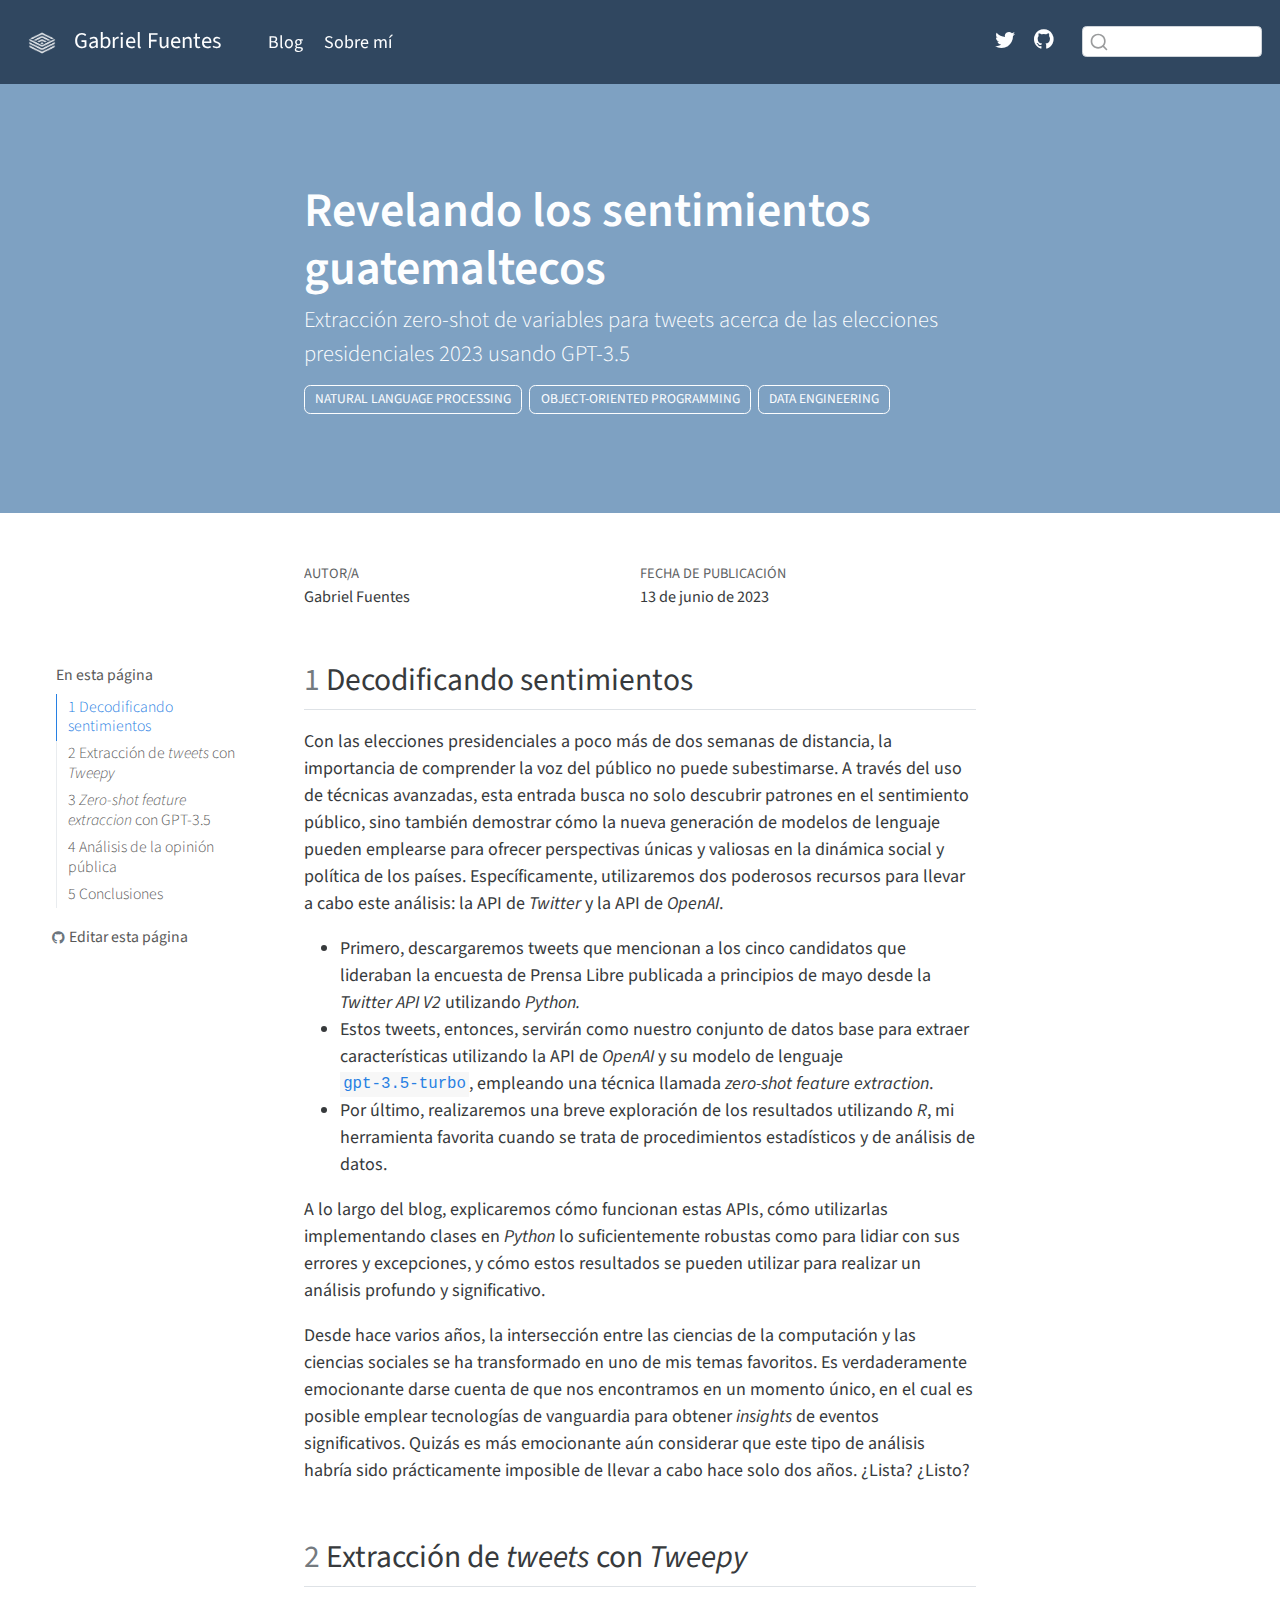
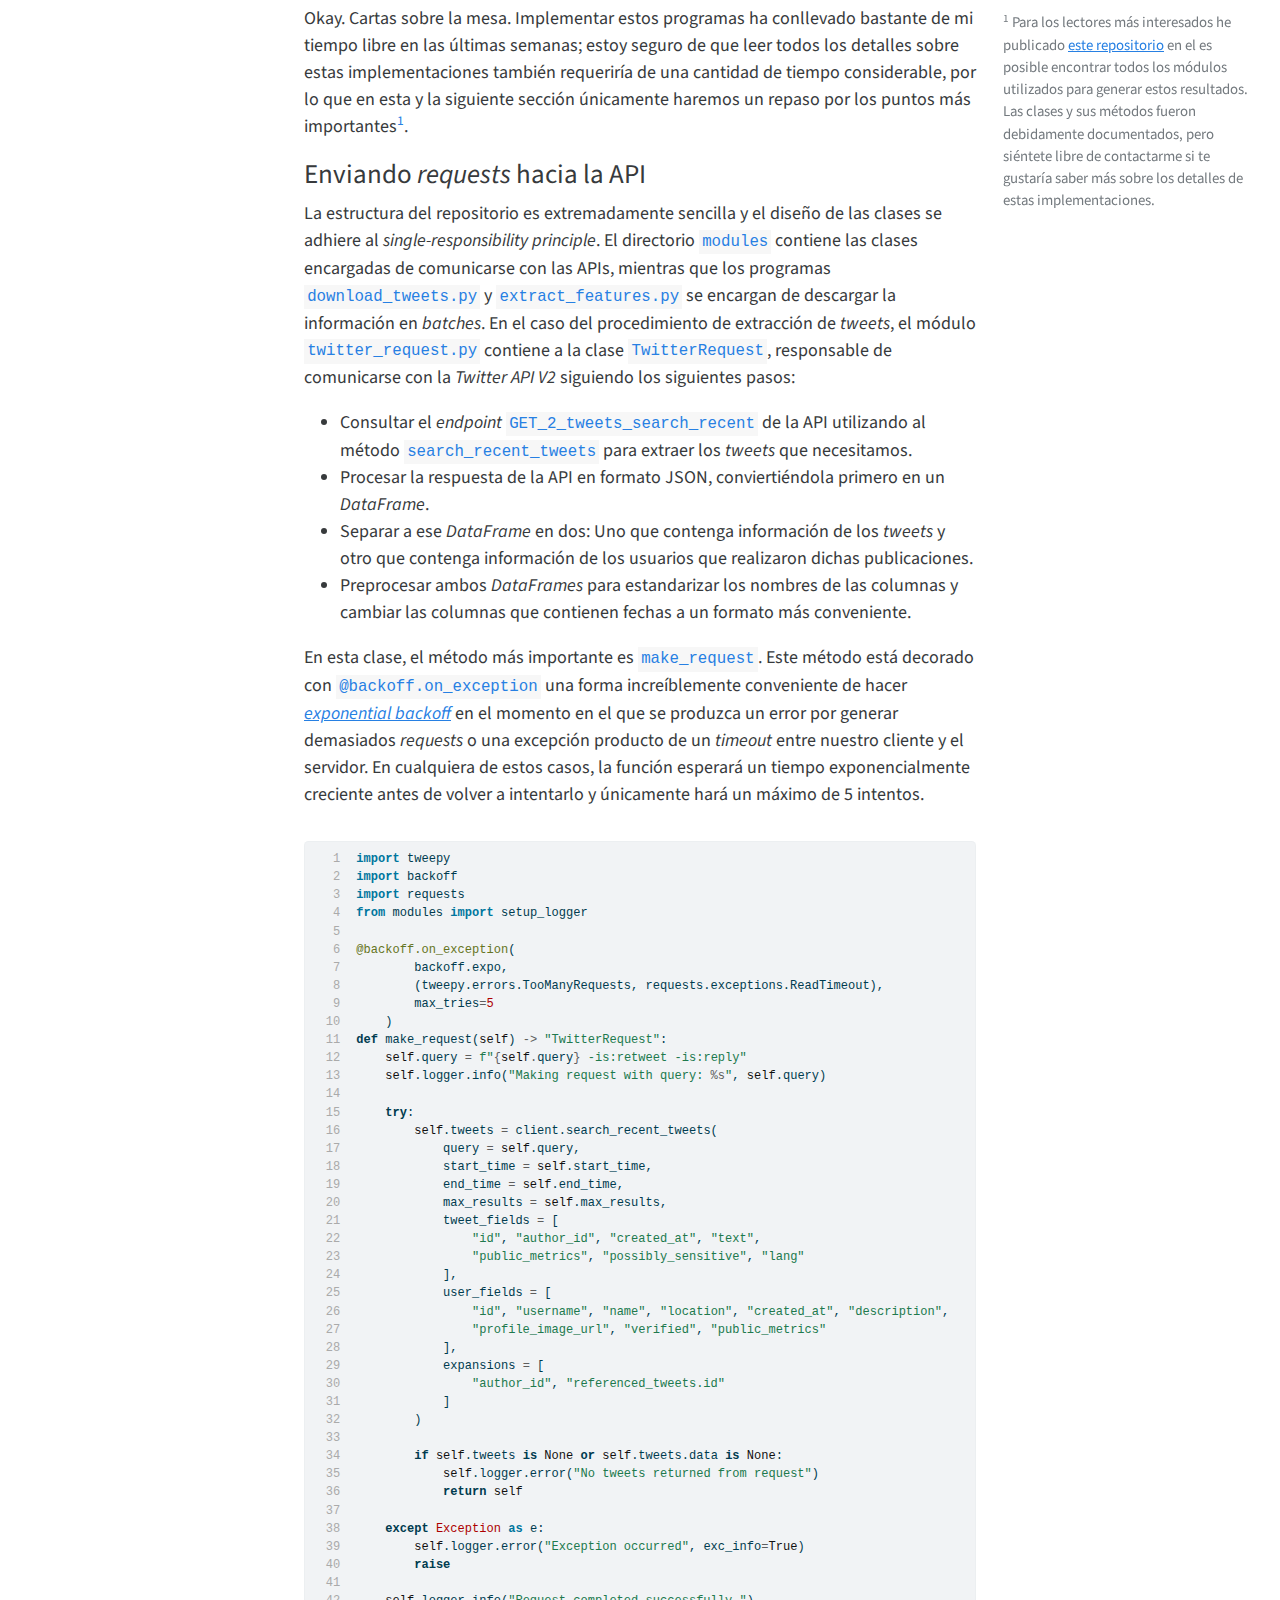
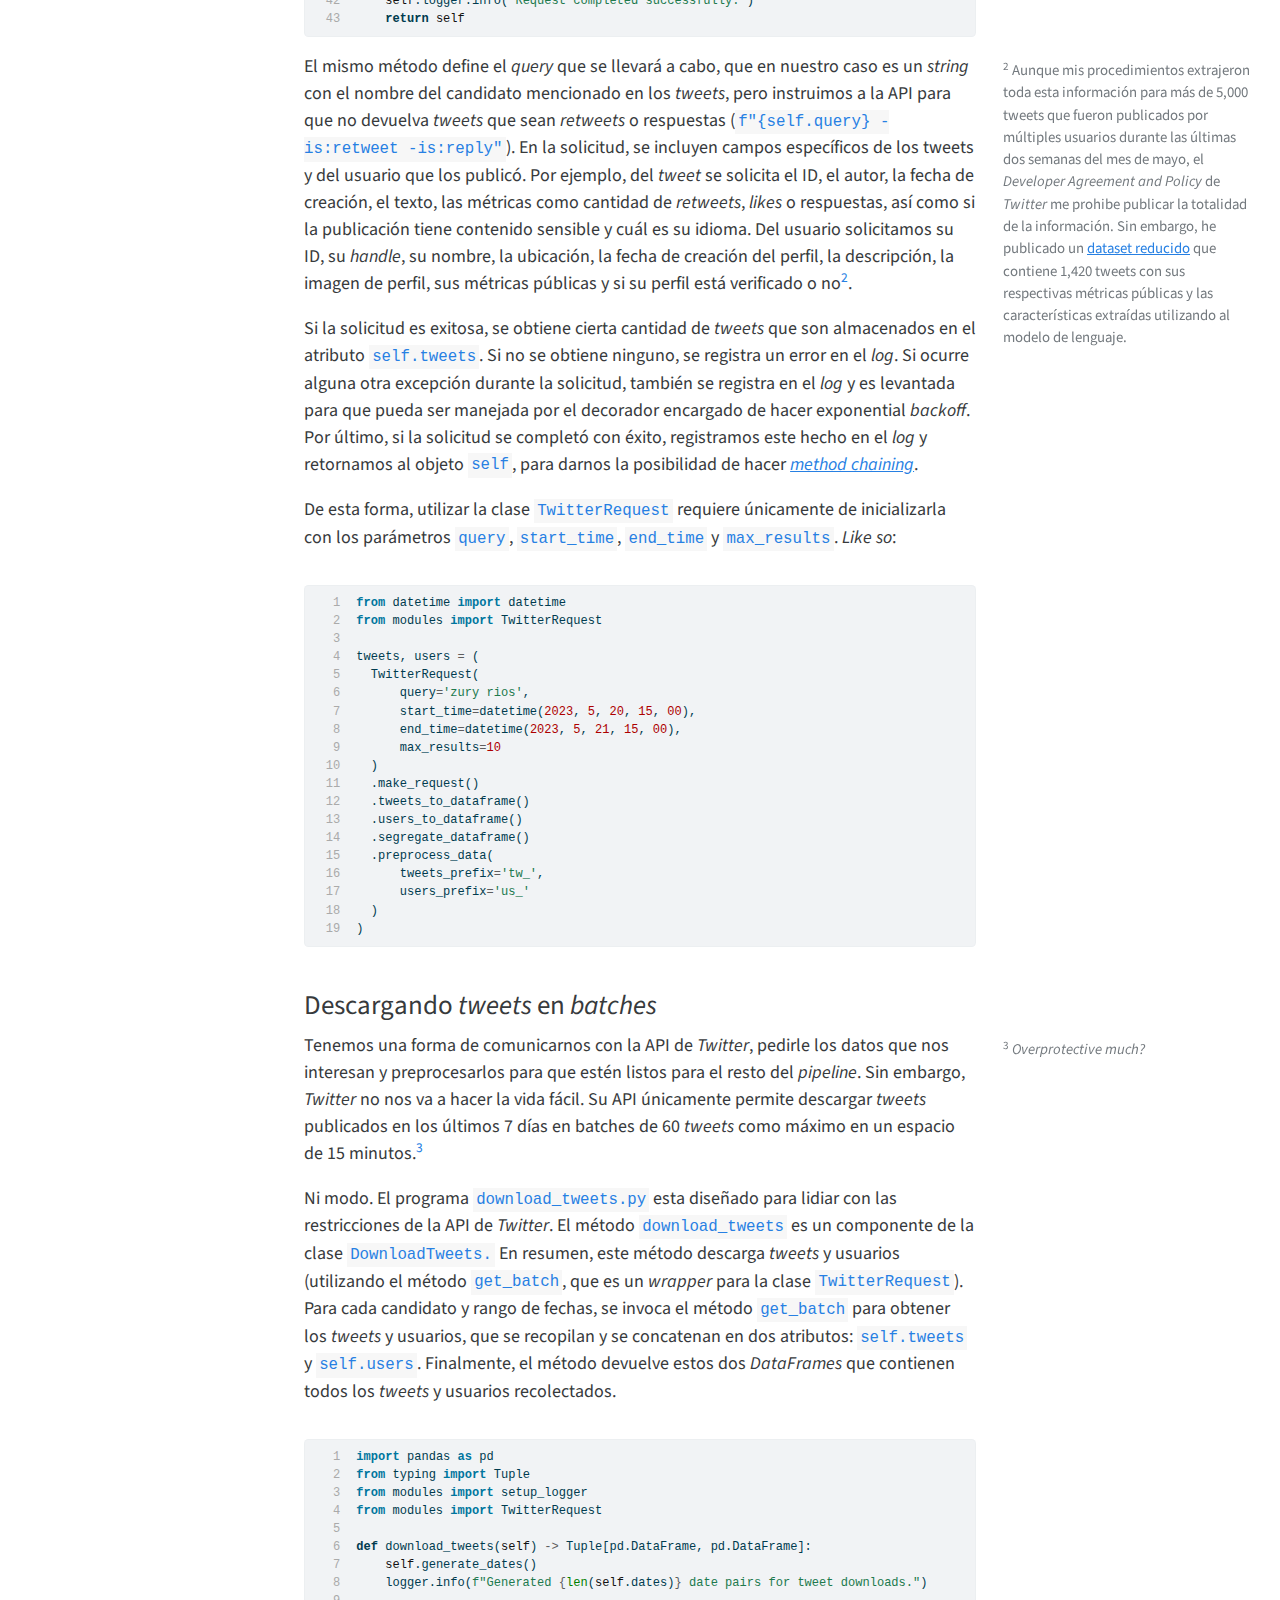
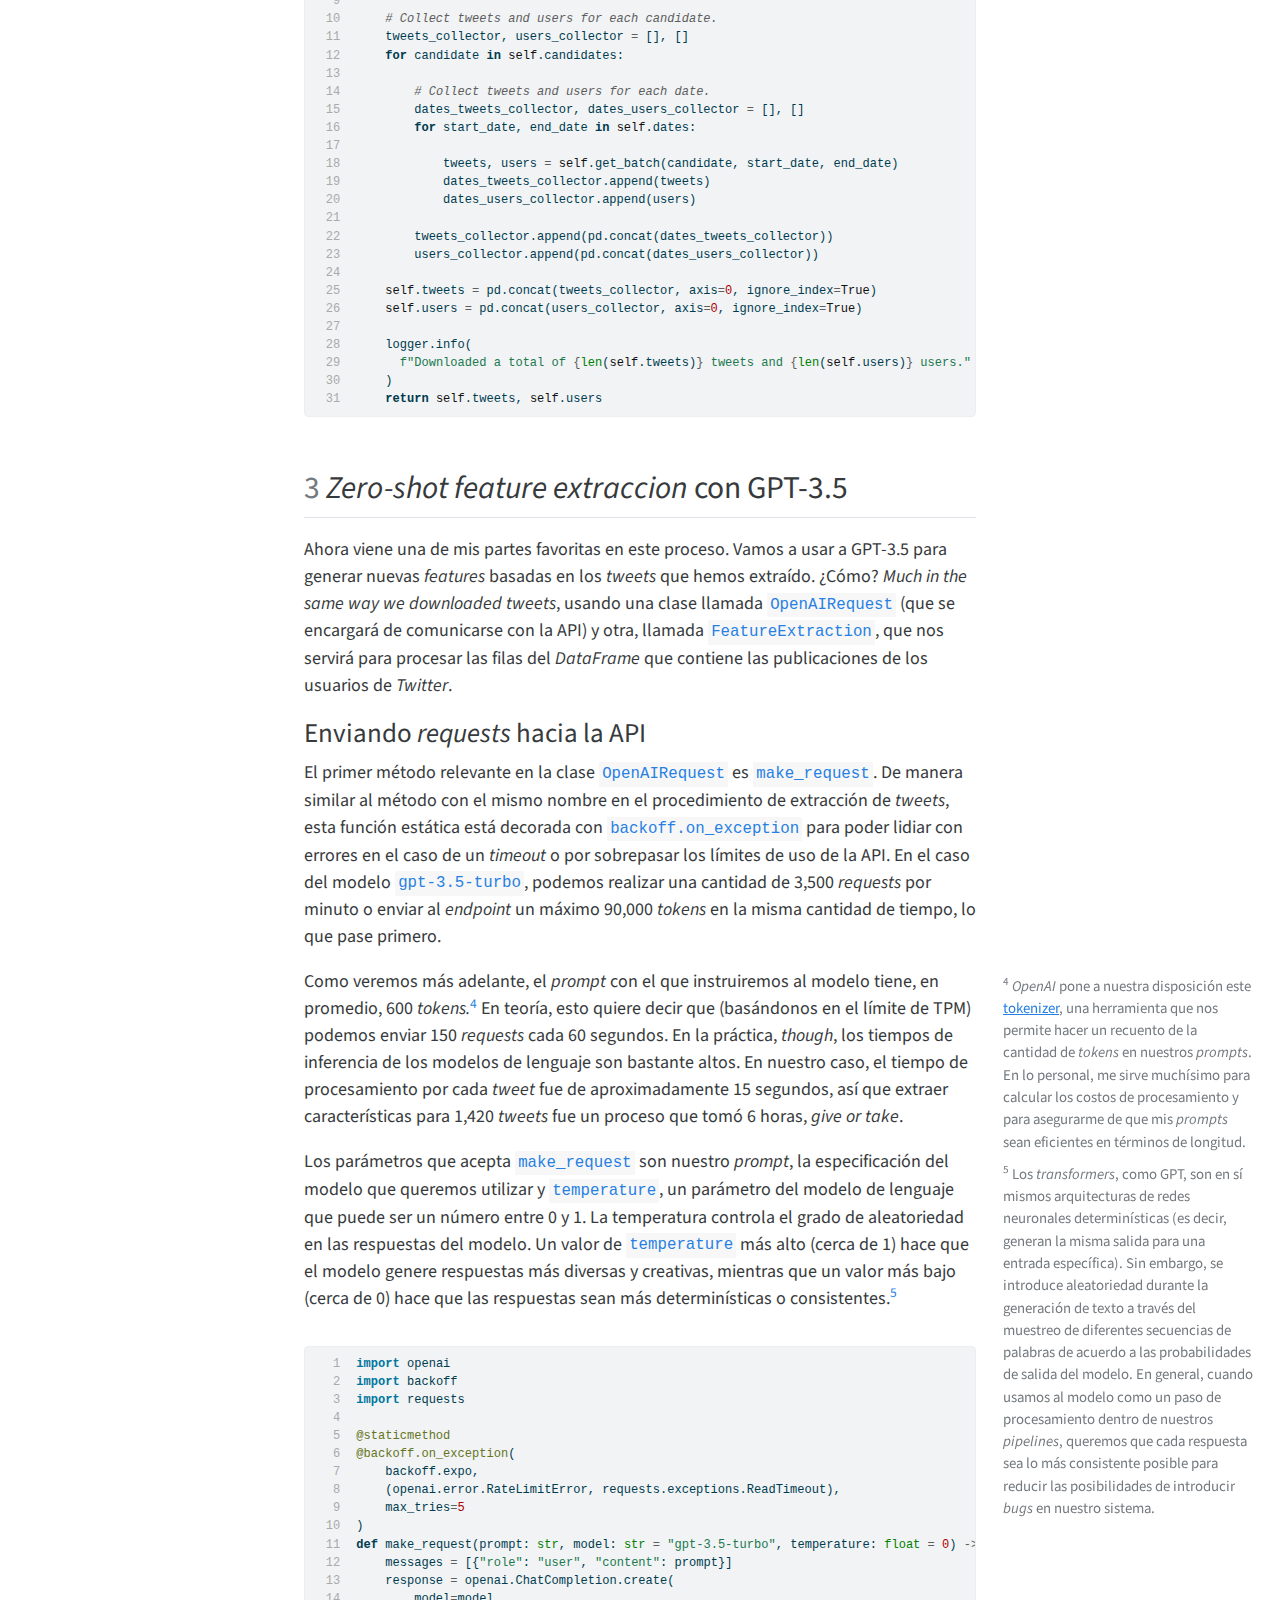
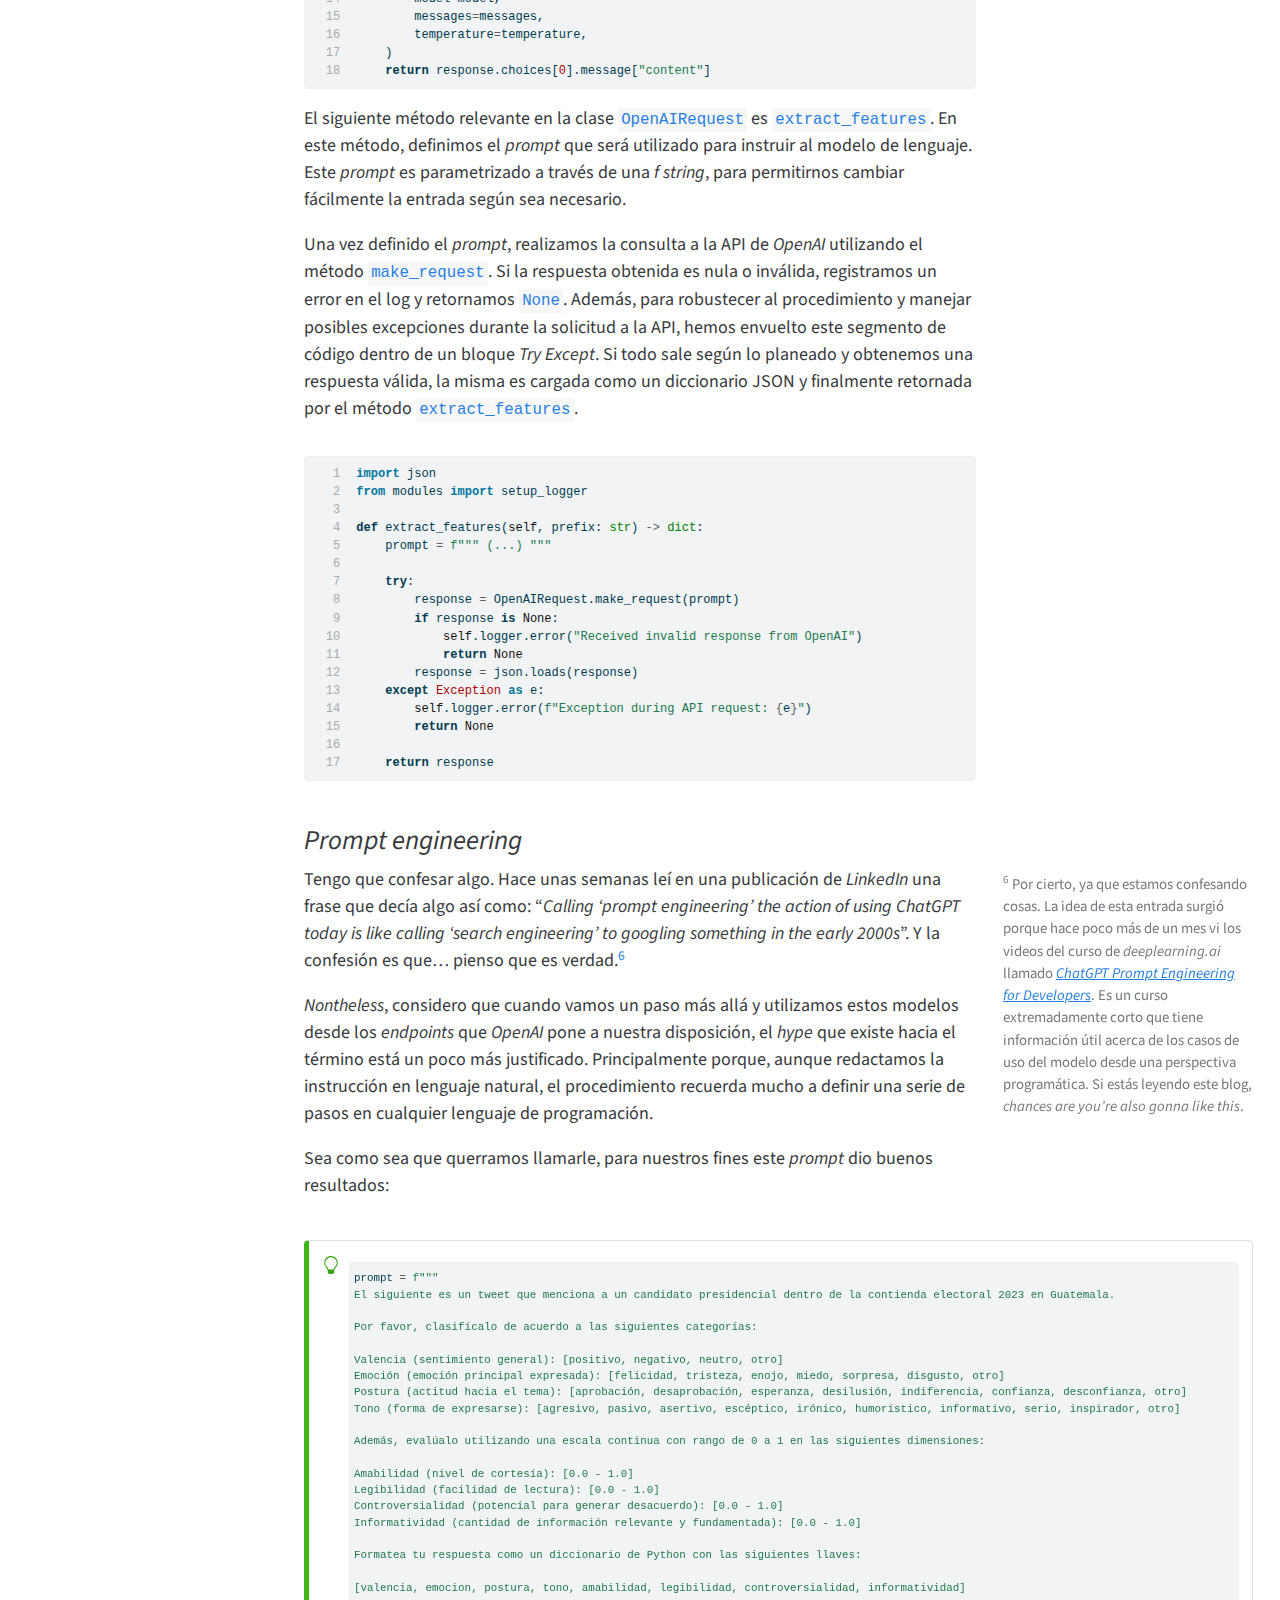
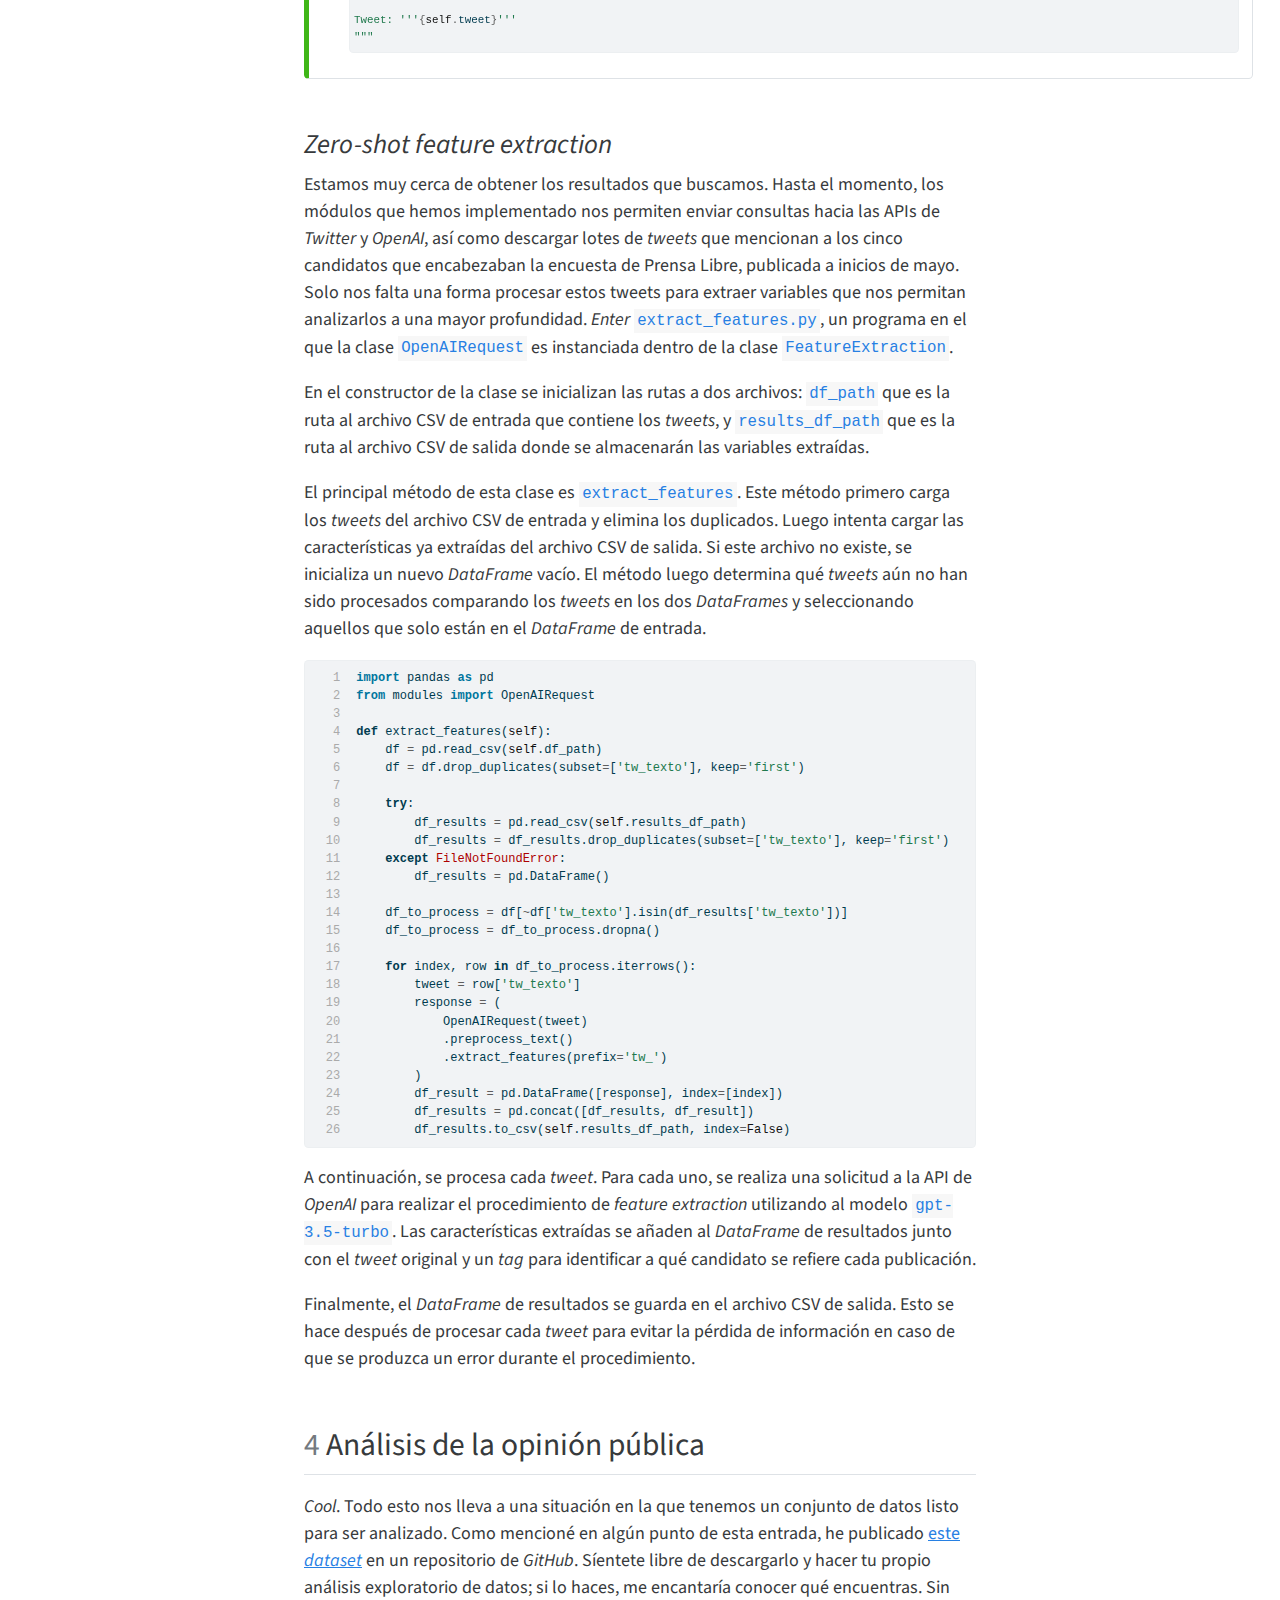
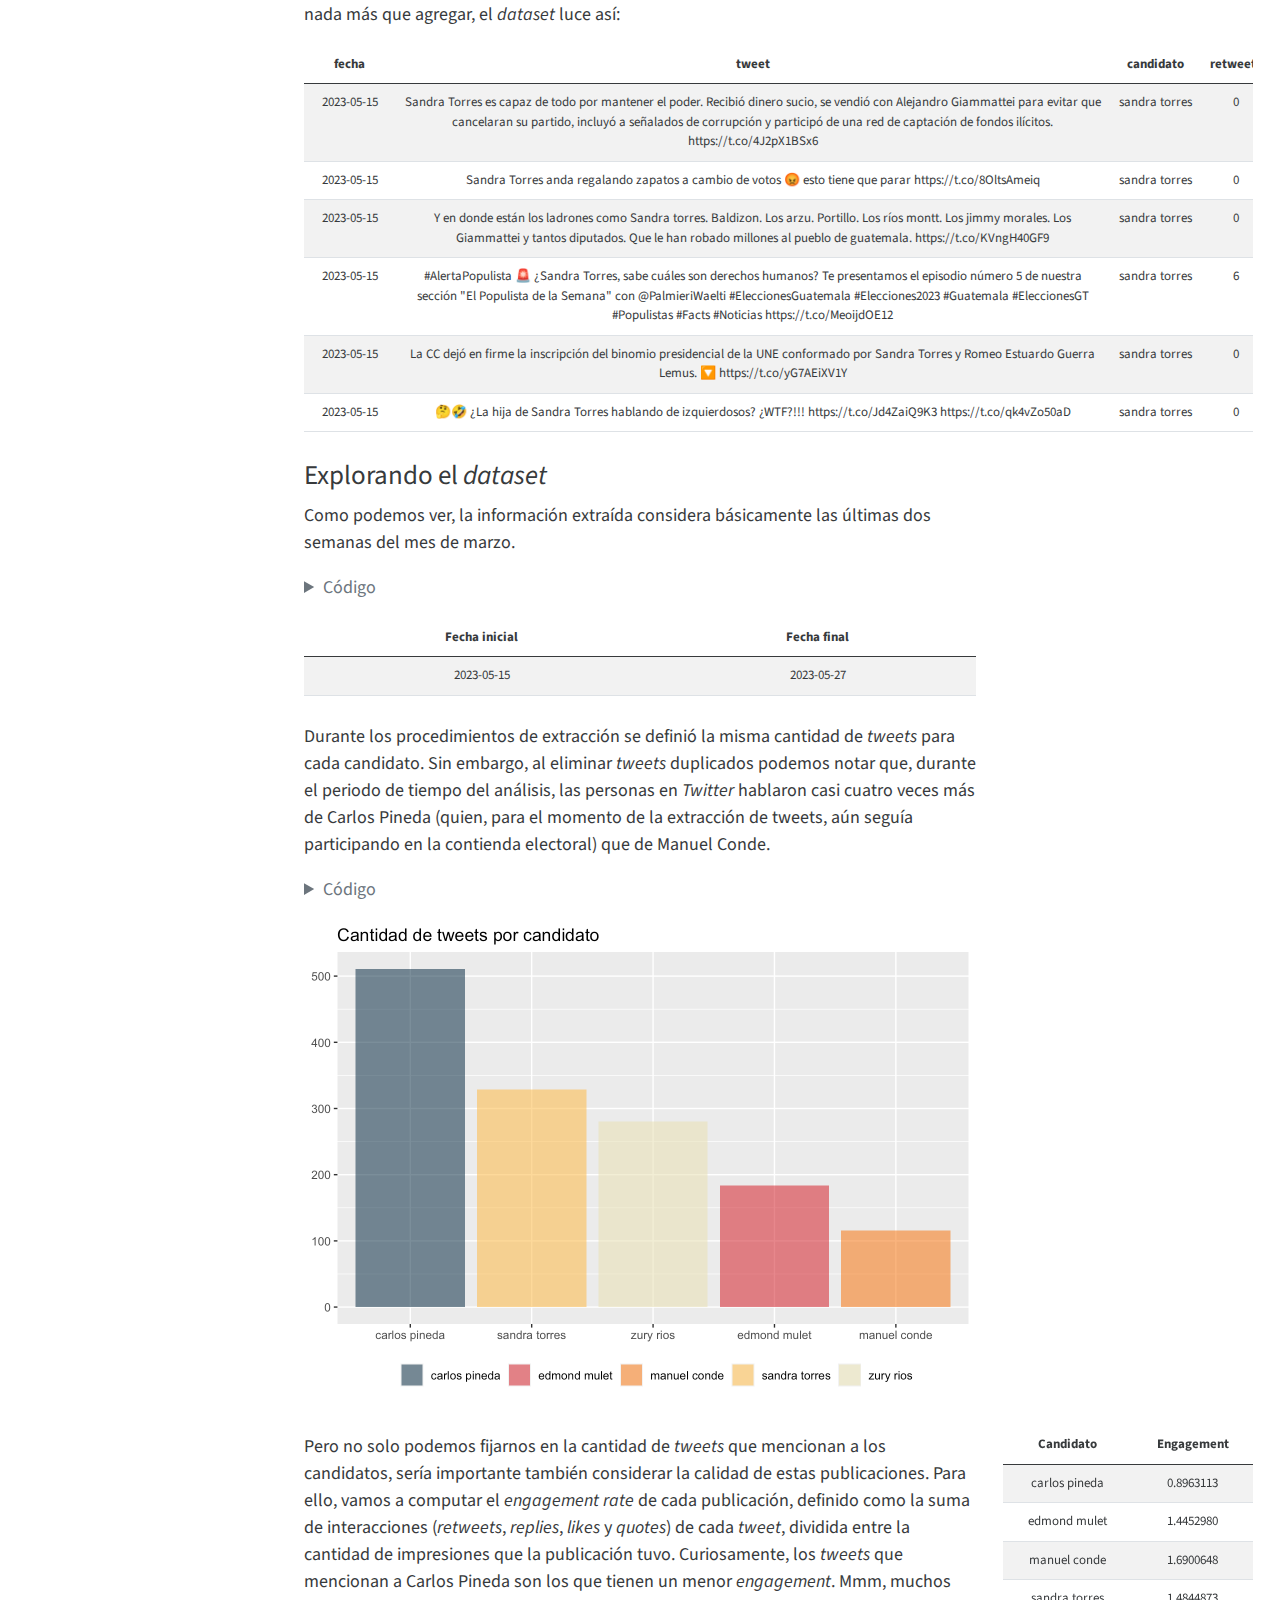
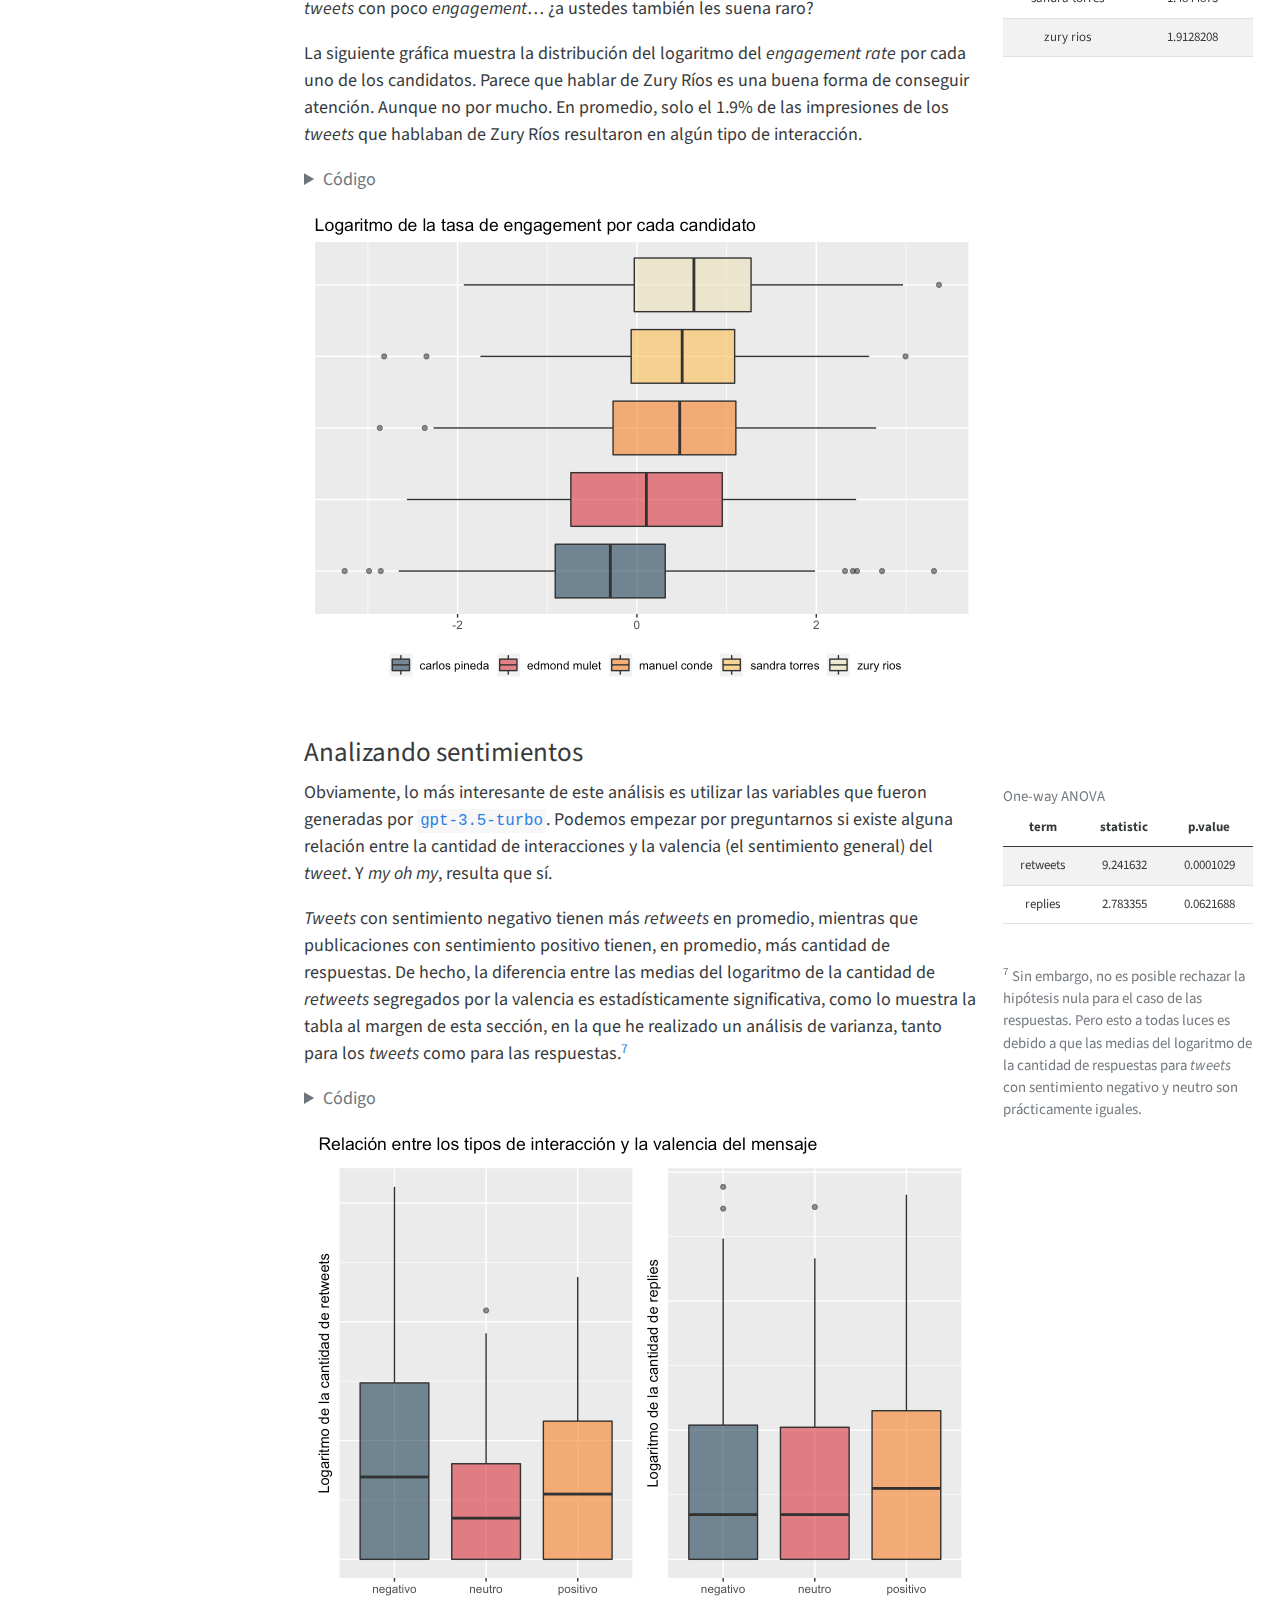
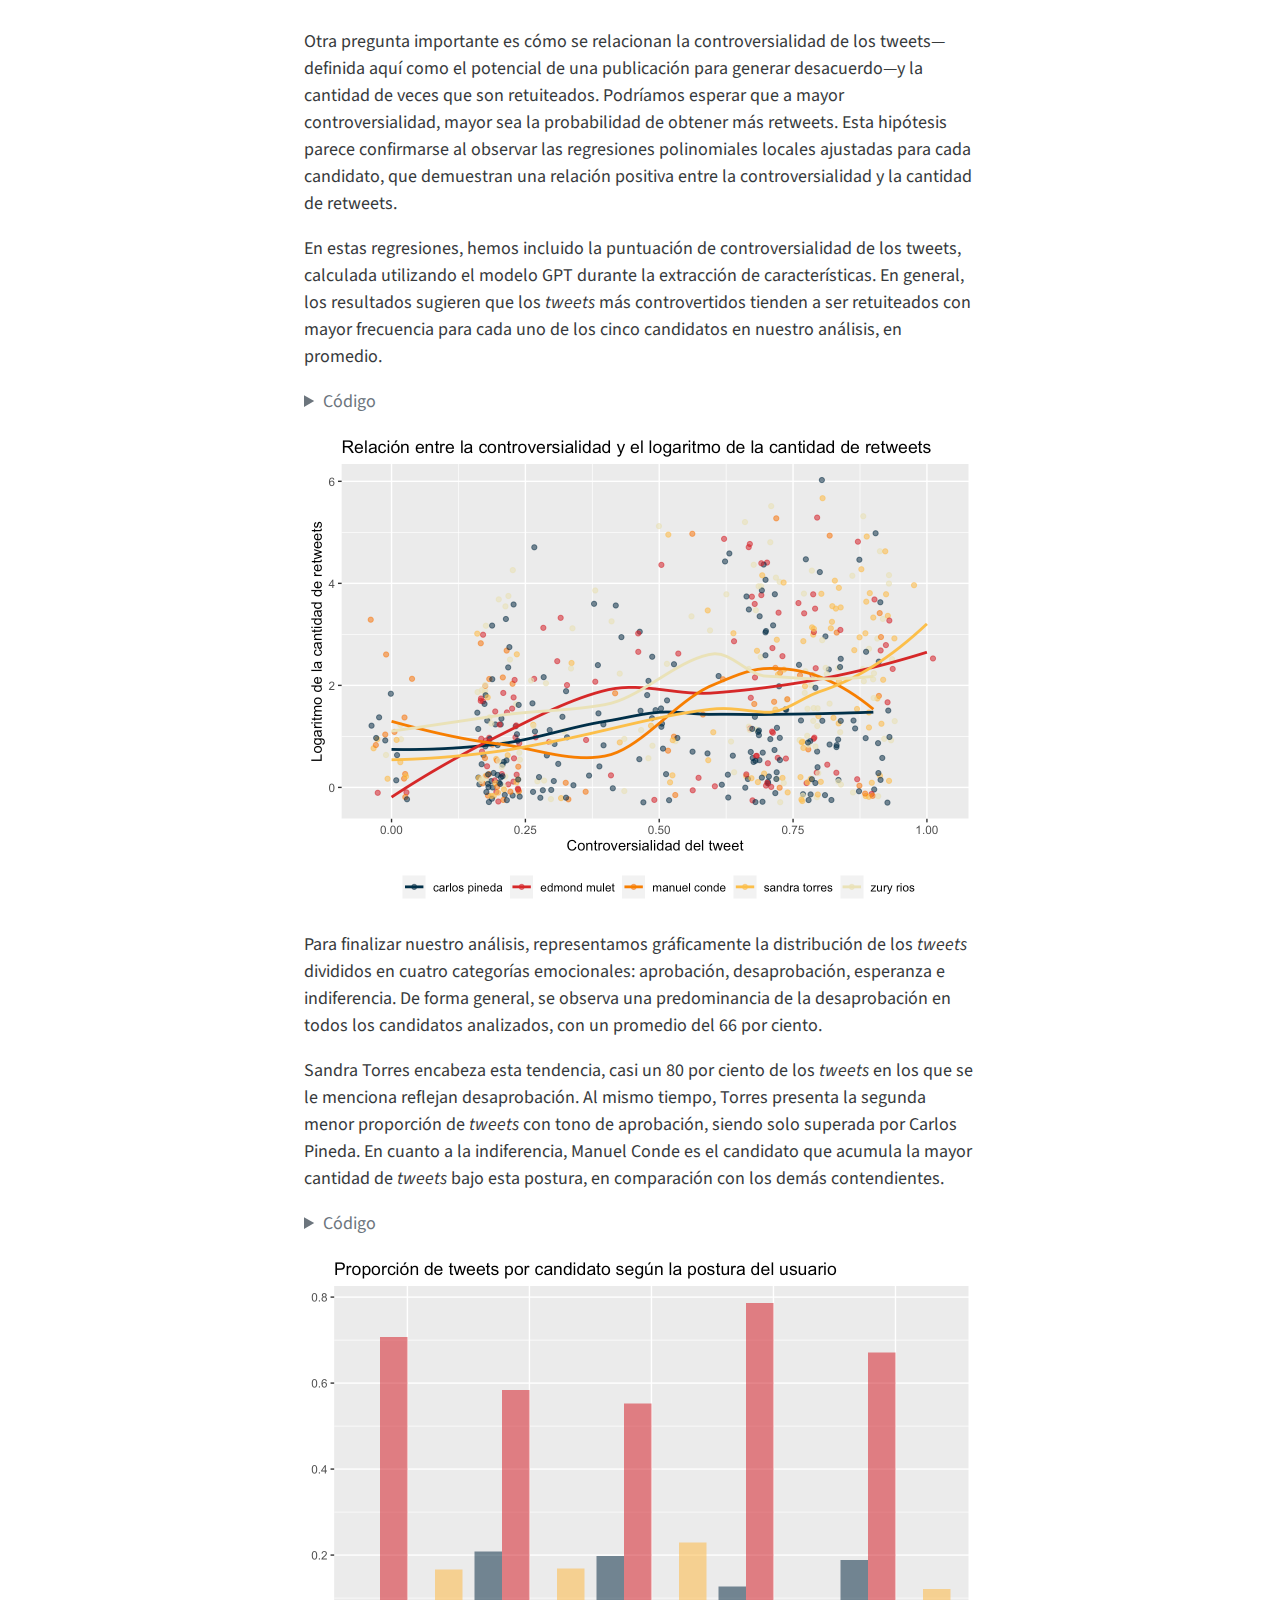
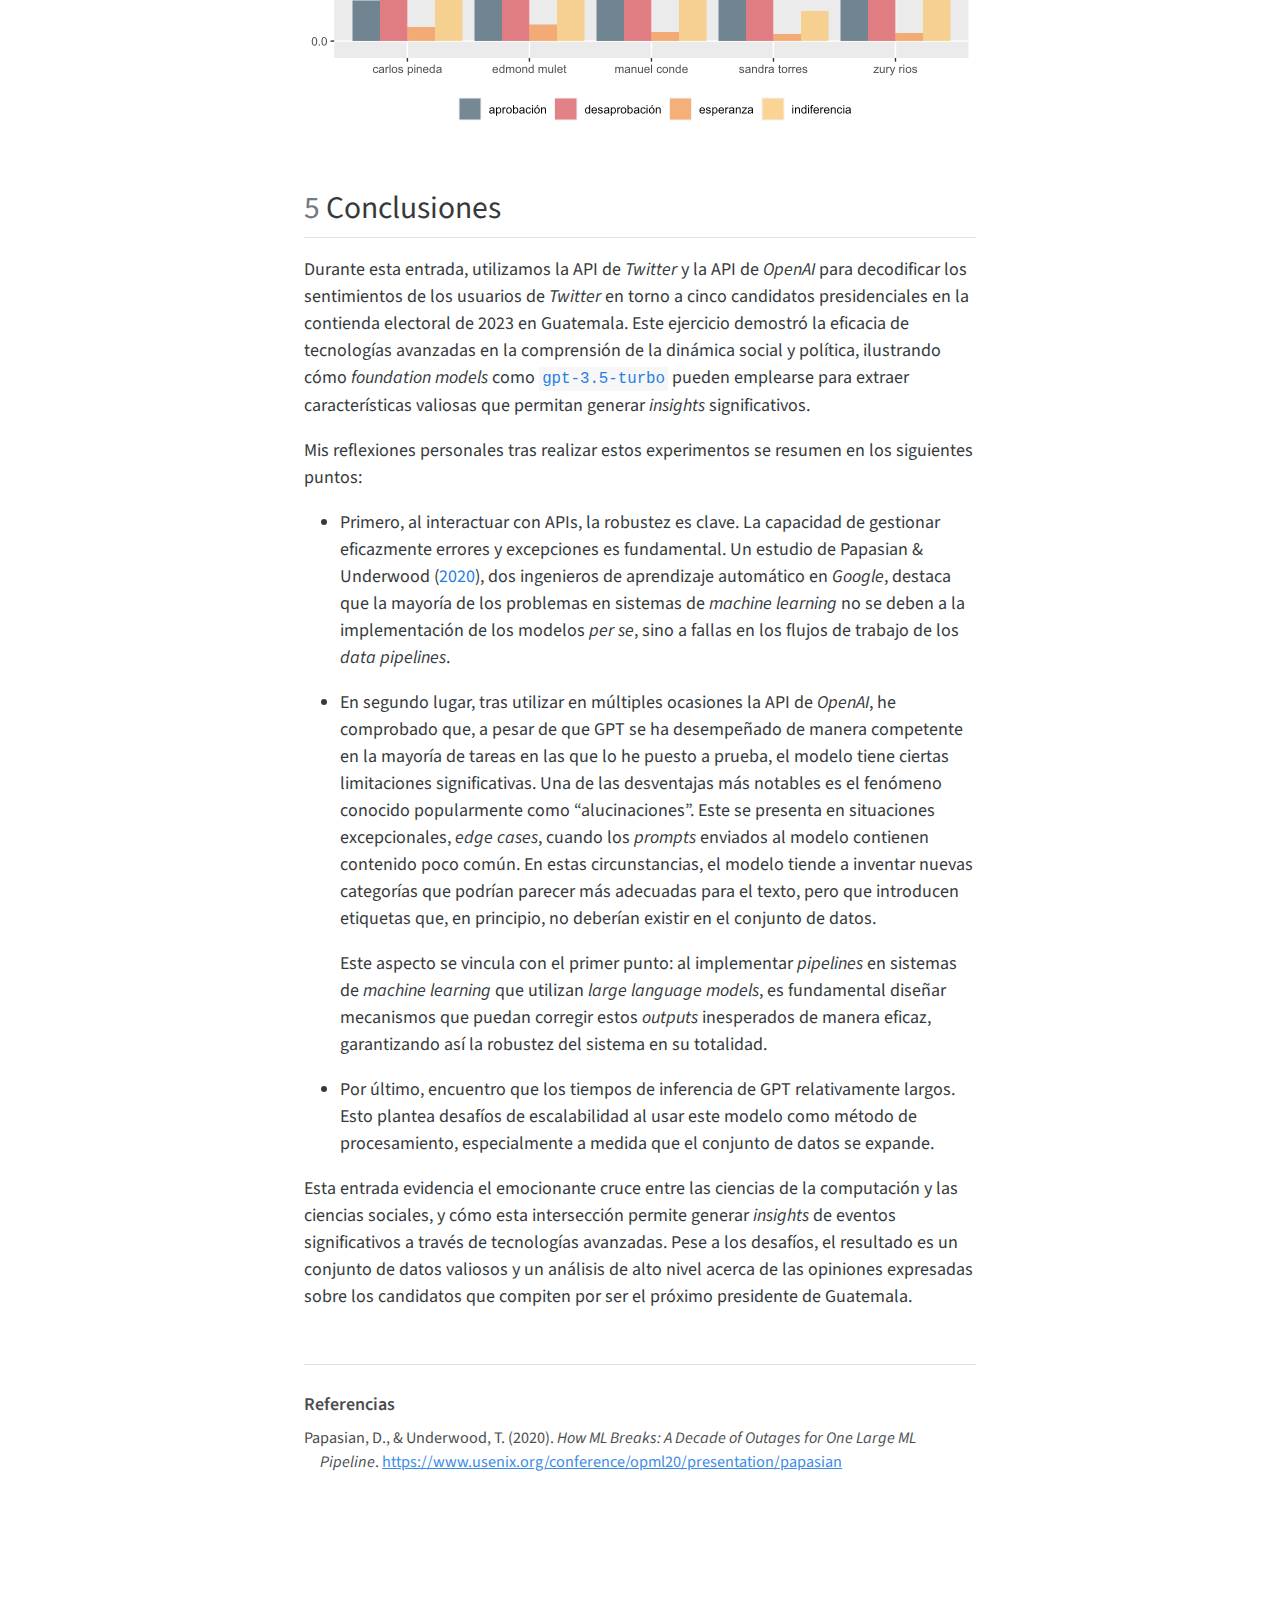
==== commit b3c67ba7: "Change repo branch name in repo actions" ====
--- a/docs/posts/election-insights/index.html
+++ b/docs/posts/election-insights/index.html
@@ -249,7 +249,7 @@
       <div>
       <div class="quarto-title-meta-heading">Fecha de publicación</div>
       <div class="quarto-title-meta-contents">
-        <p class="date">12 de junio de 2023</p>
+        <p class="date">13 de junio de 2023</p>
       </div>
     </div>
     
@@ -283,7 +283,7 @@
   </ul></li>
   <li><a href="#conclusiones" id="toc-conclusiones" class="nav-link" data-scroll-target="#conclusiones"><span class="toc-section-number">5</span>  Conclusiones</a></li>
   </ul>
-<div class="toc-actions"><div><i class="bi bi-github"></i></div><div class="action-links"><p><a href="https://github.com/gafnts/gafnts.github.io/edit/blog/posts/election-insights/index.qmd" class="toc-action">Editar esta página</a></p></div></div></nav>
+<div class="toc-actions"><div><i class="bi bi-github"></i></div><div class="action-links"><p><a href="https://github.com/gafnts/gafnts.github.io/edit/master/posts/election-insights/index.qmd" class="toc-action">Editar esta página</a></p></div></div></nav>
 </nav>
 <!-- margin-sidebar -->
     <div id="quarto-margin-sidebar" class="sidebar margin-sidebar">
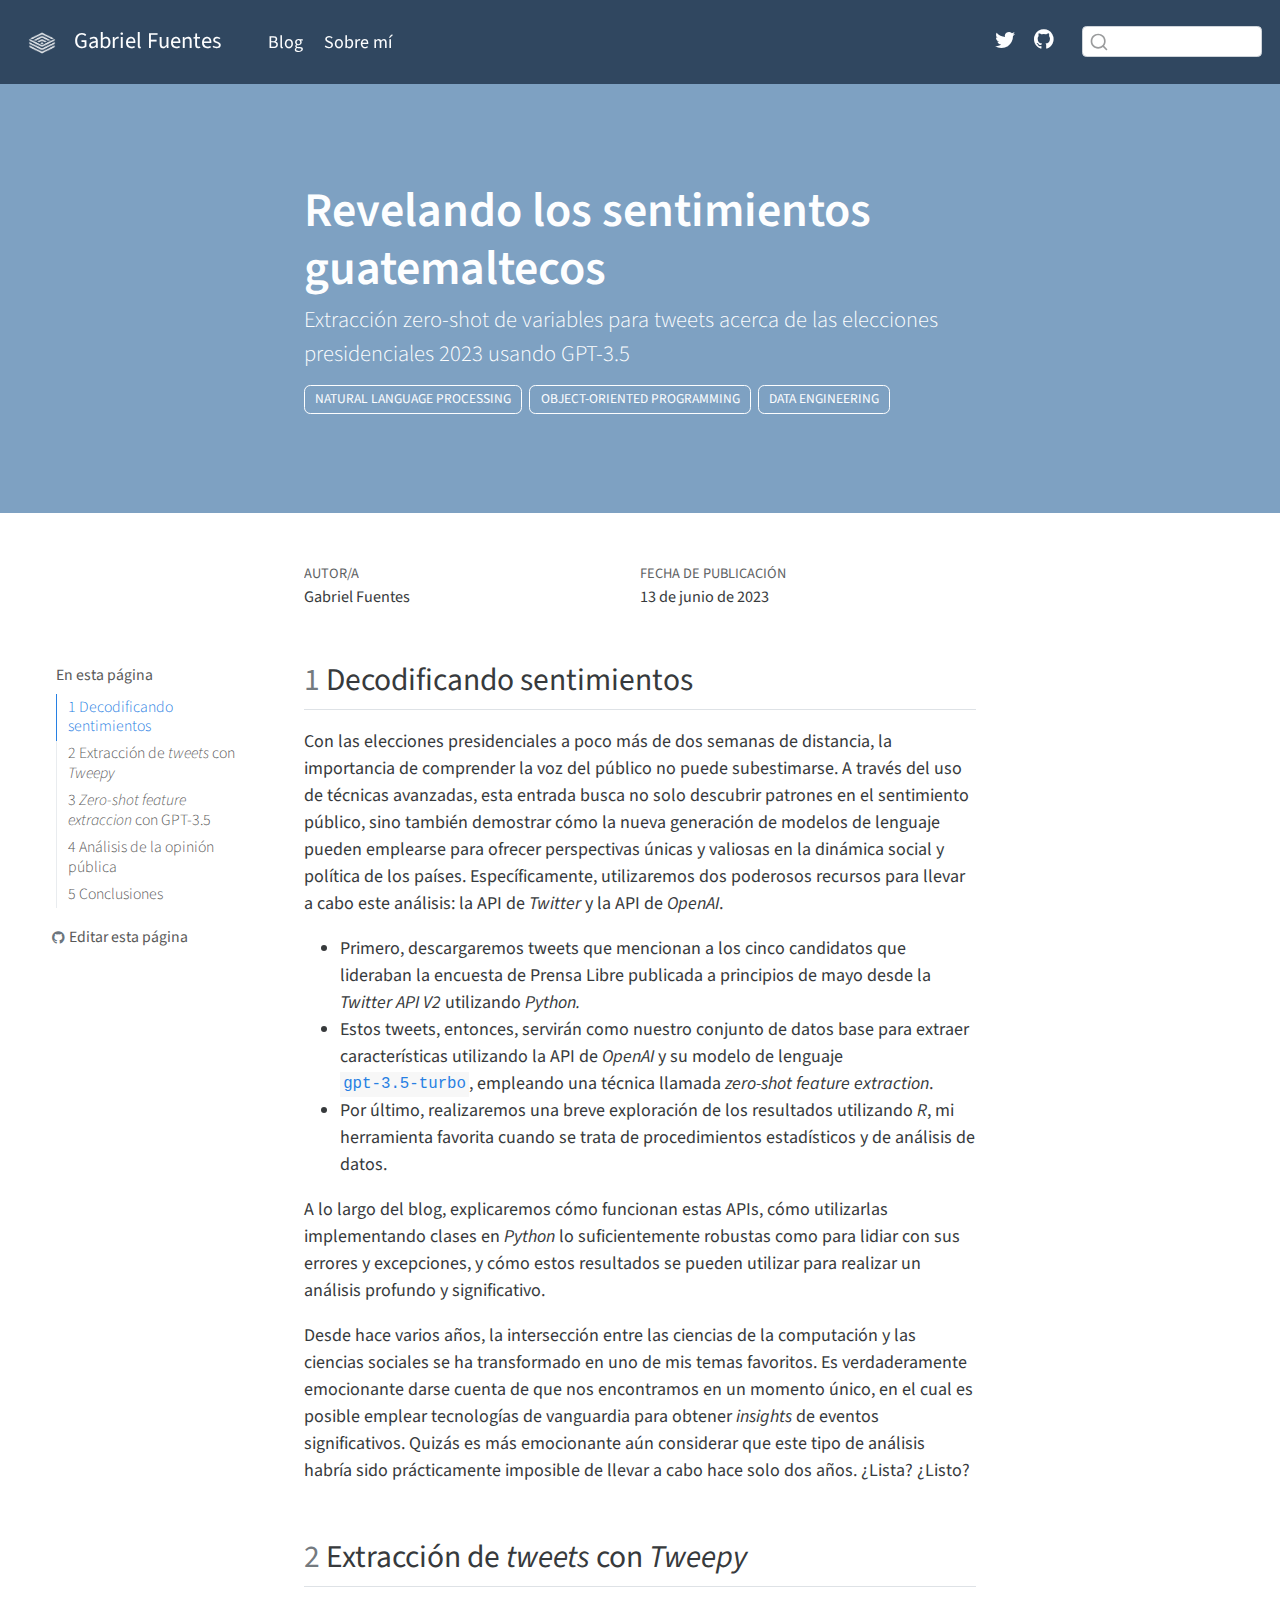
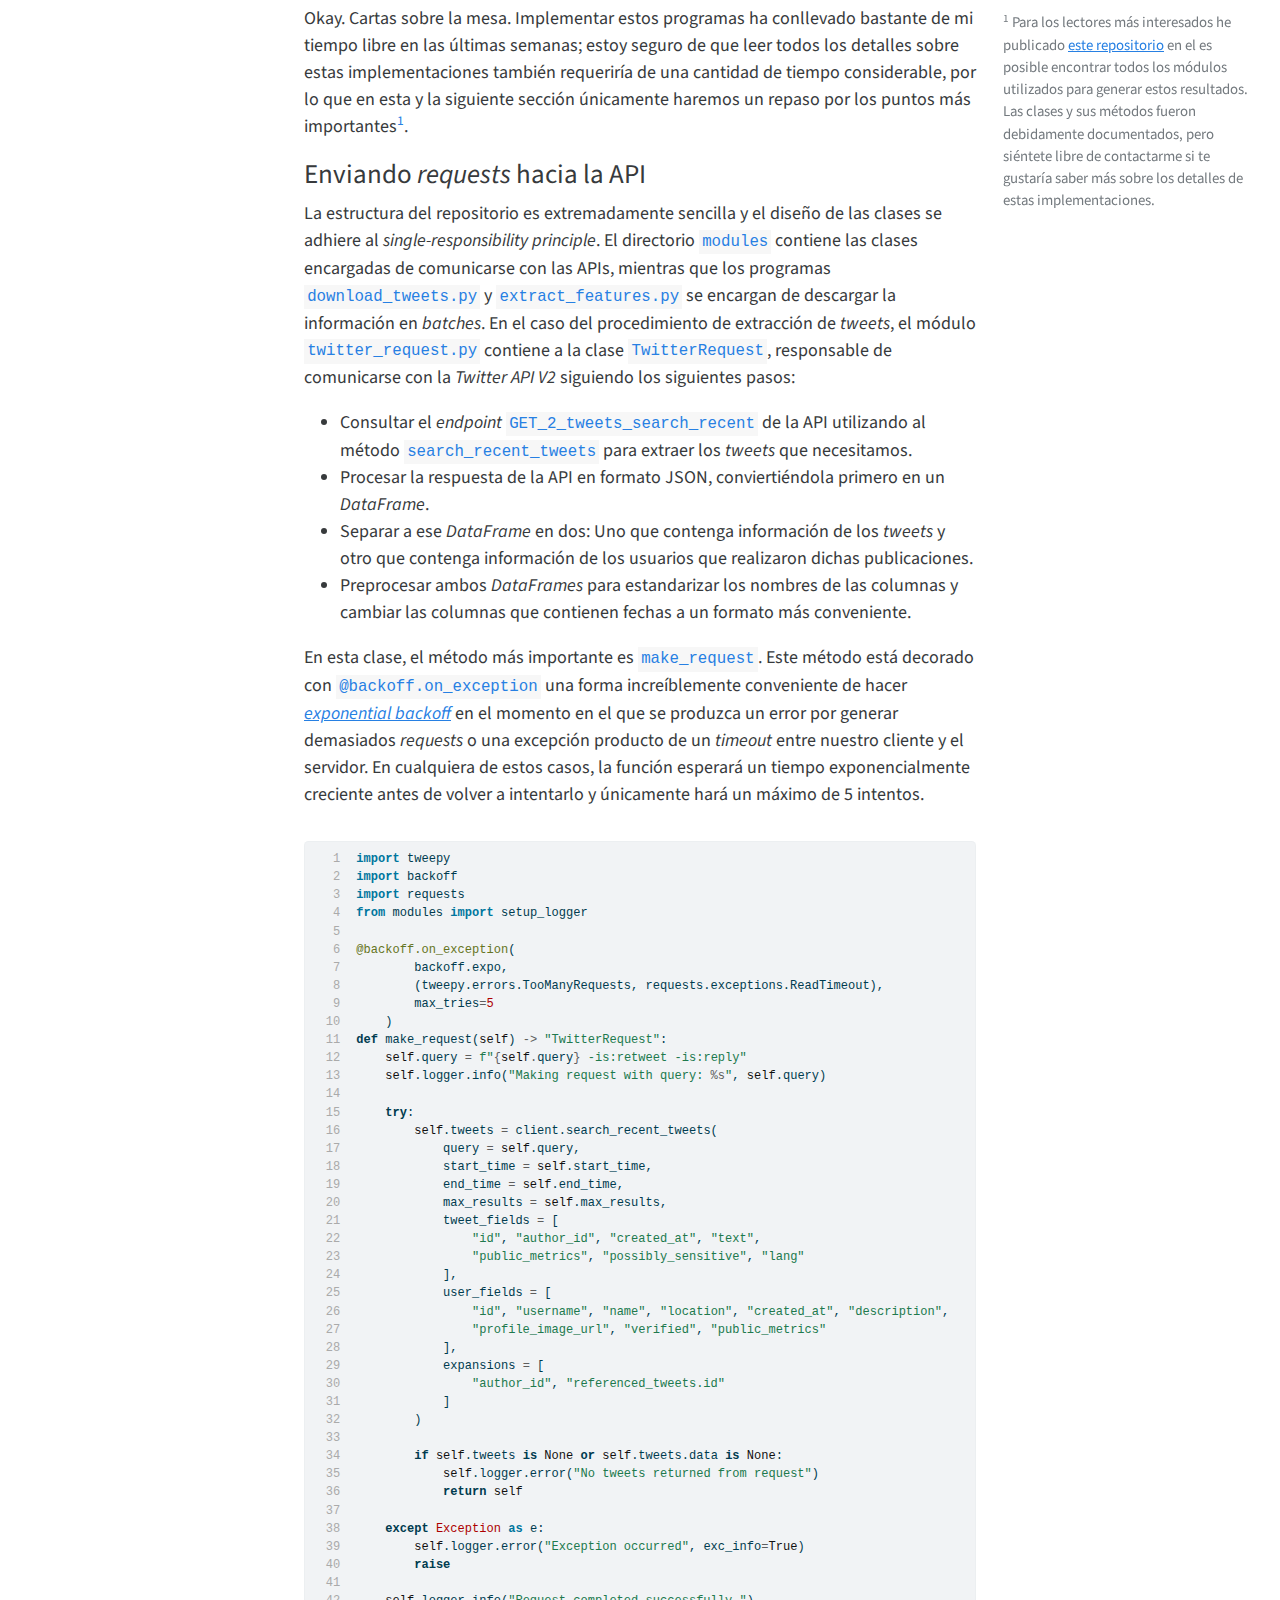
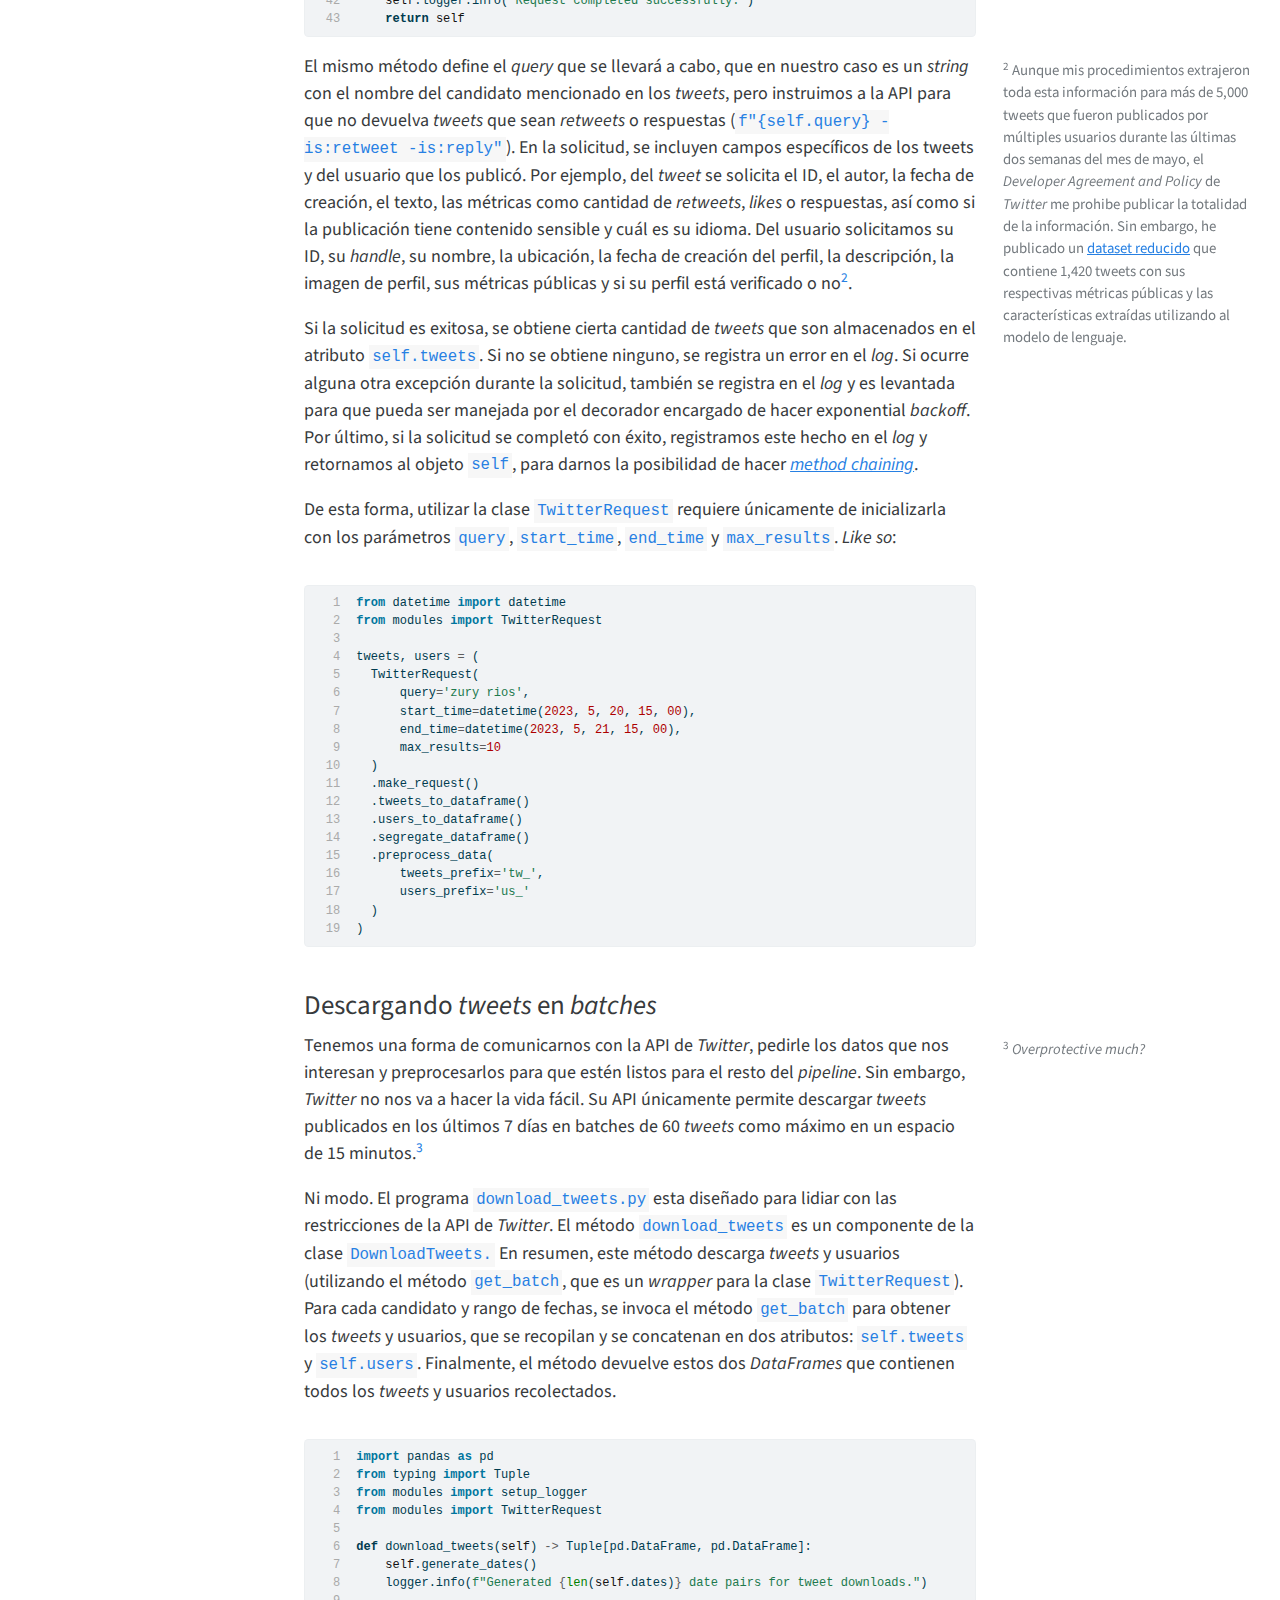
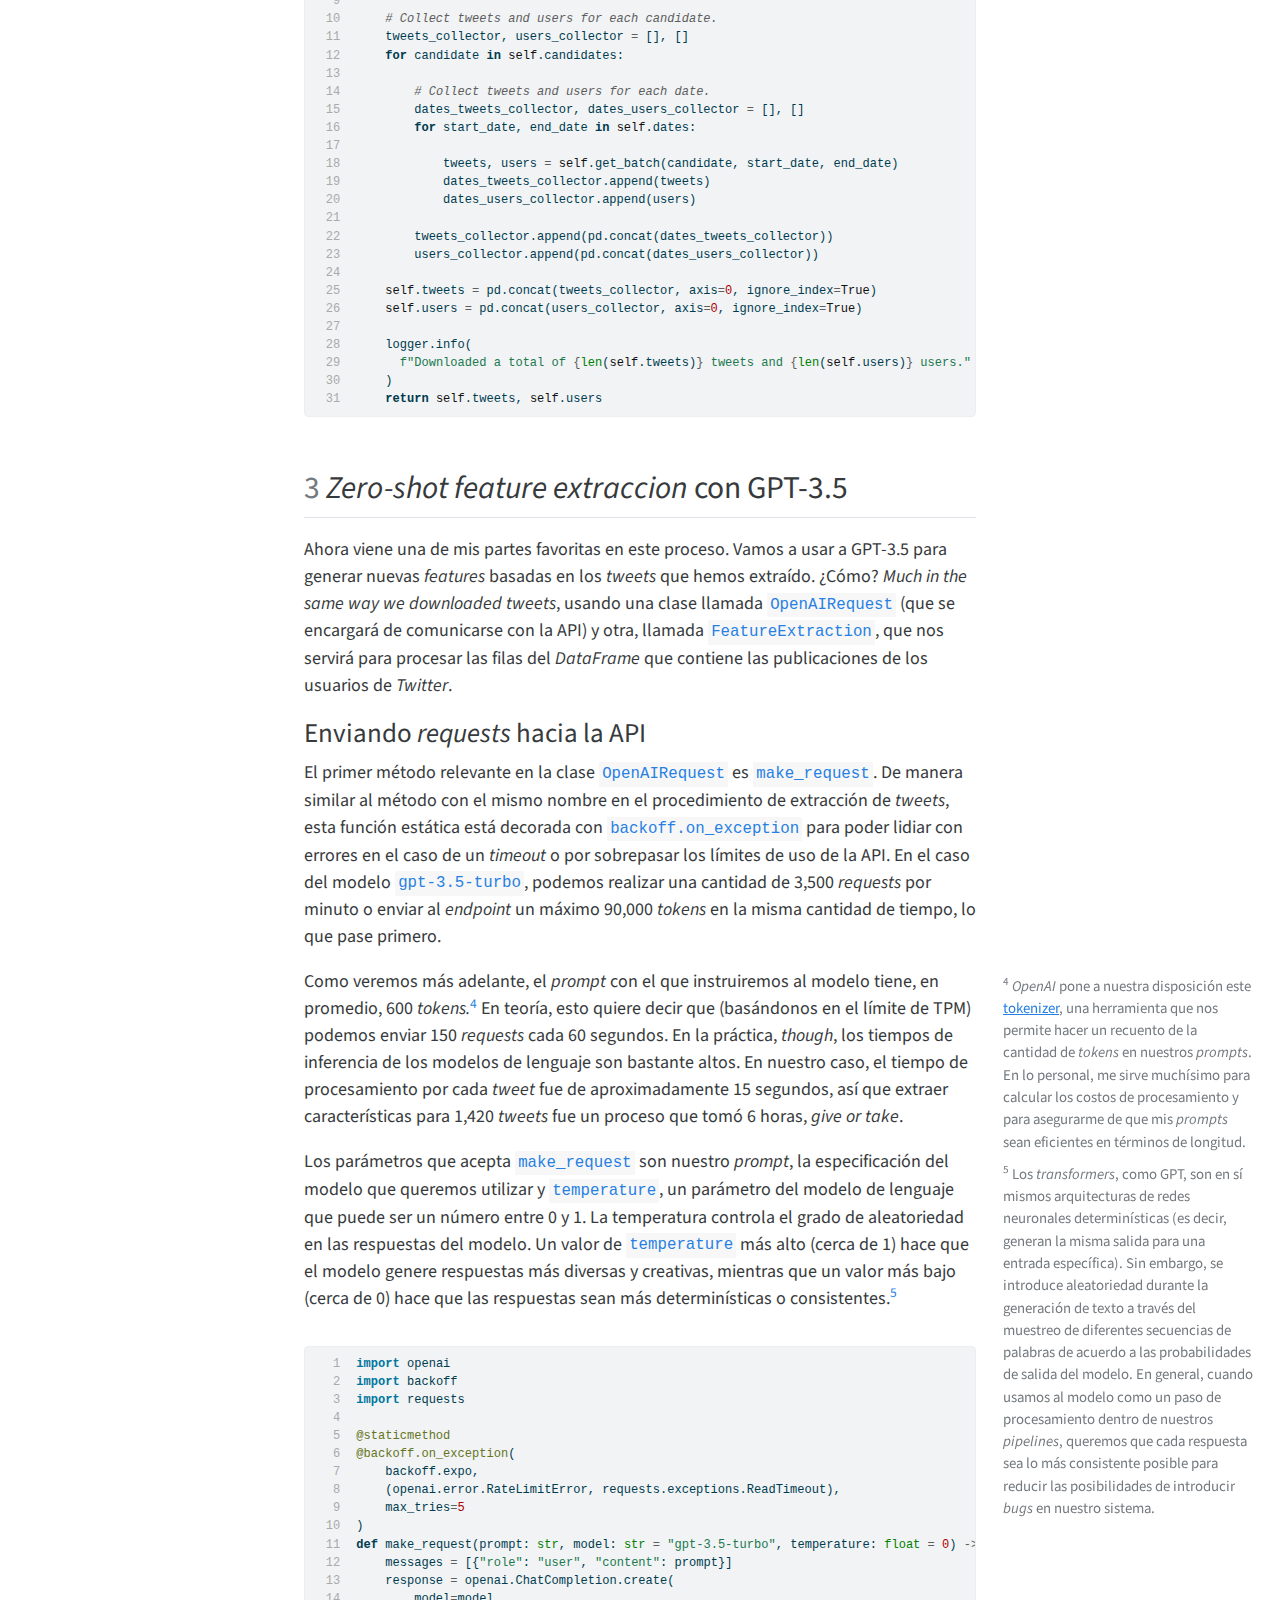
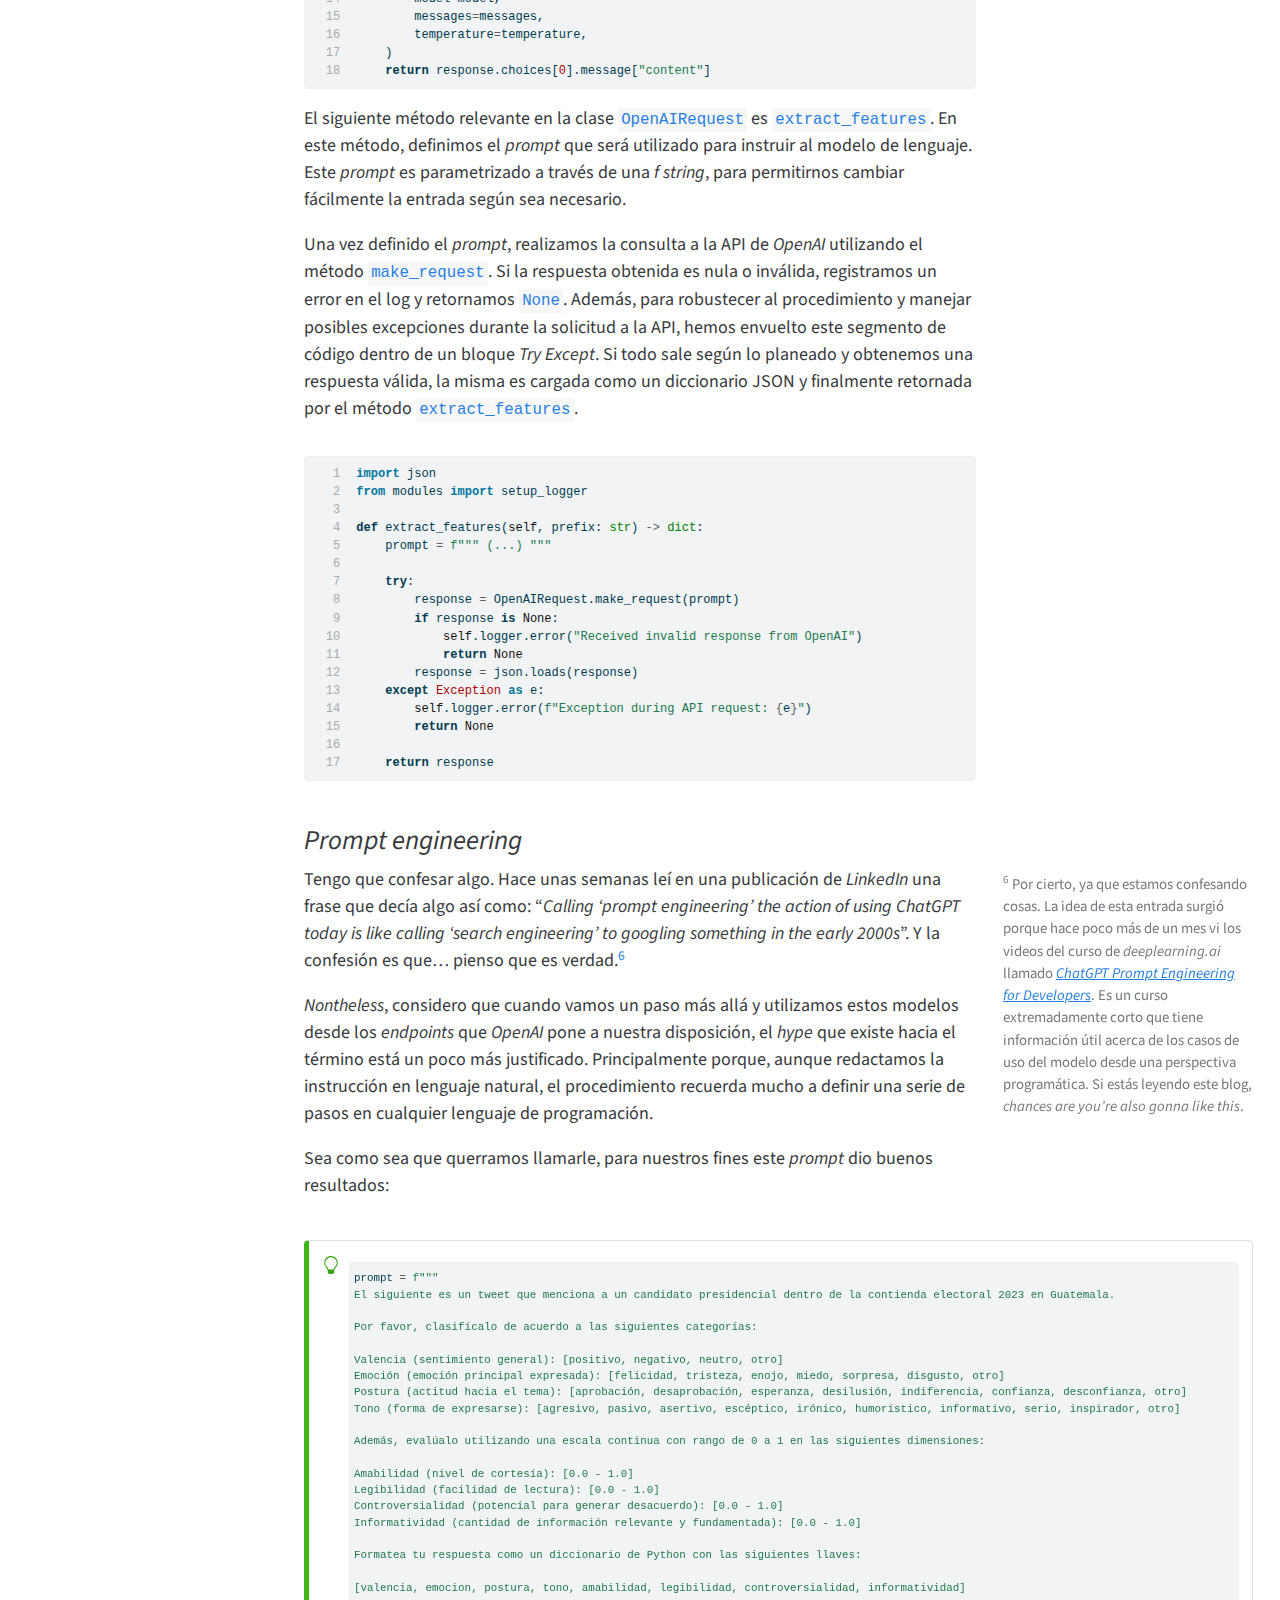
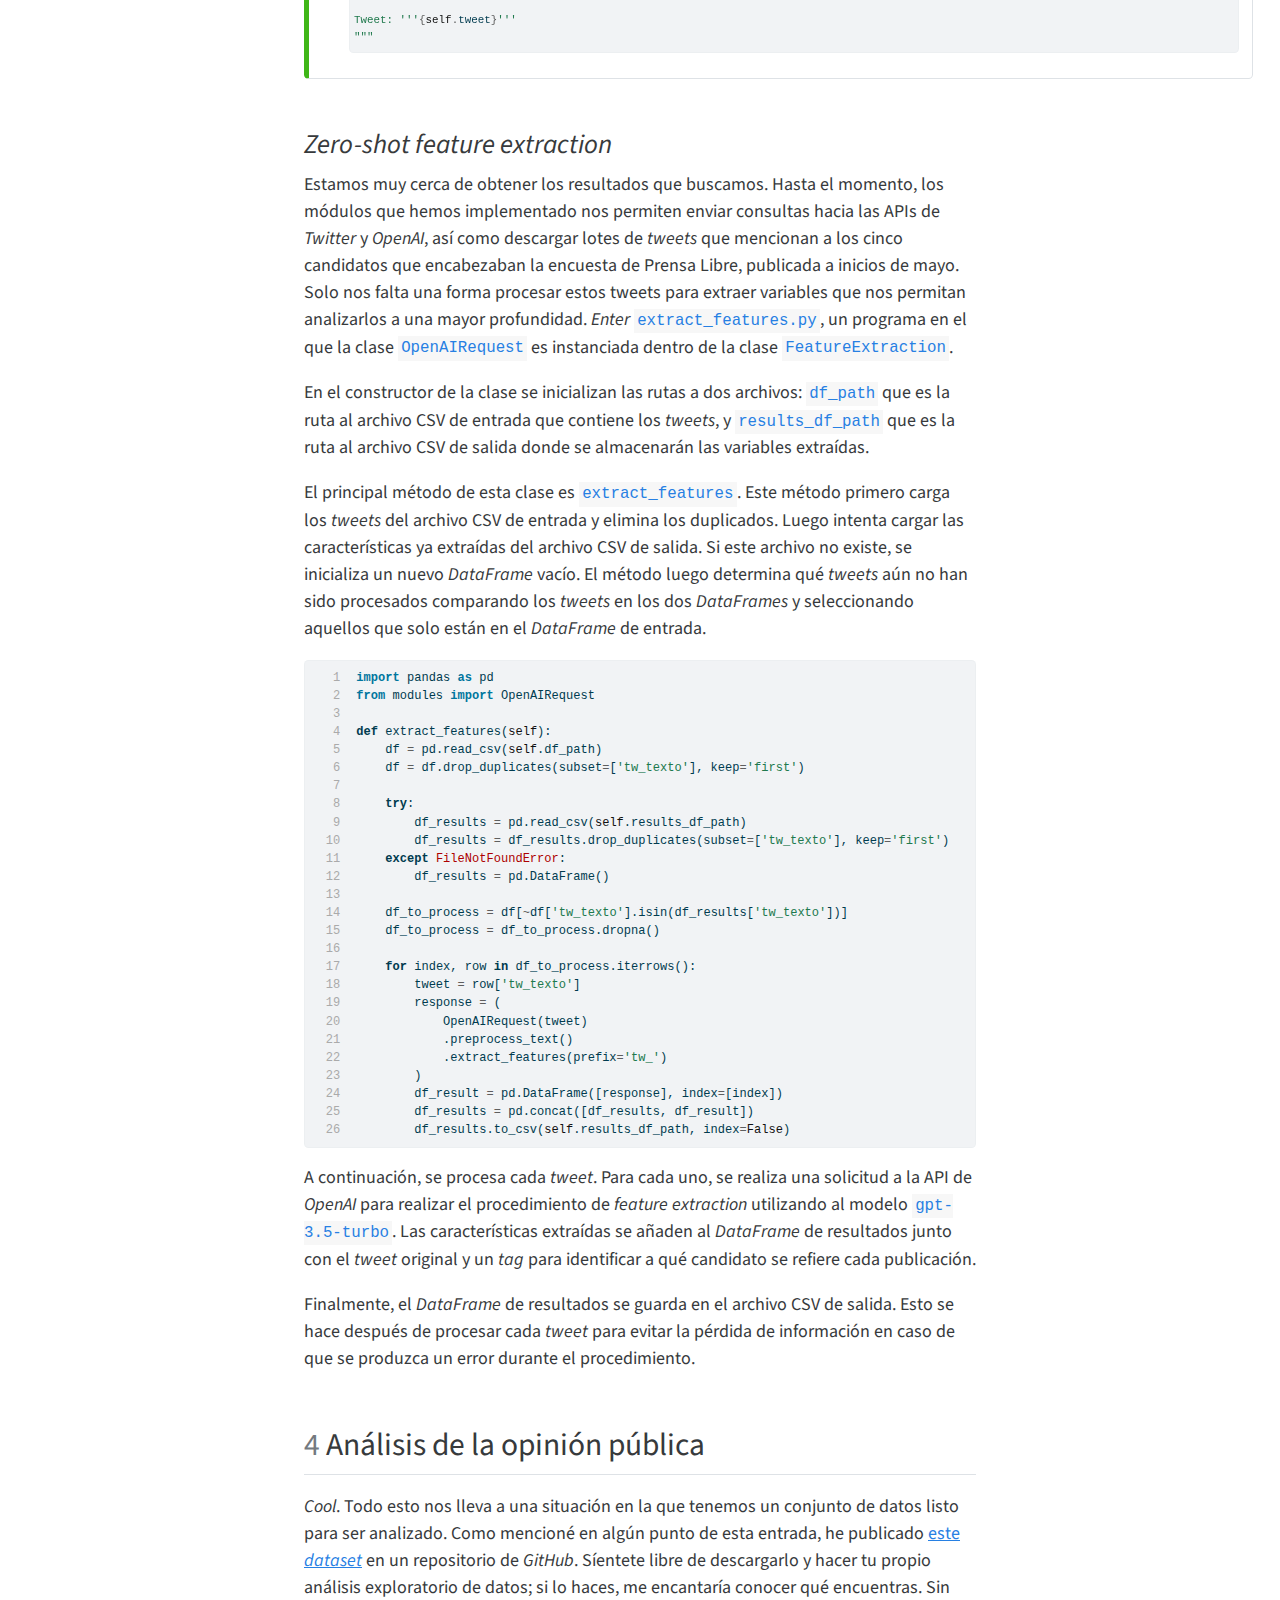
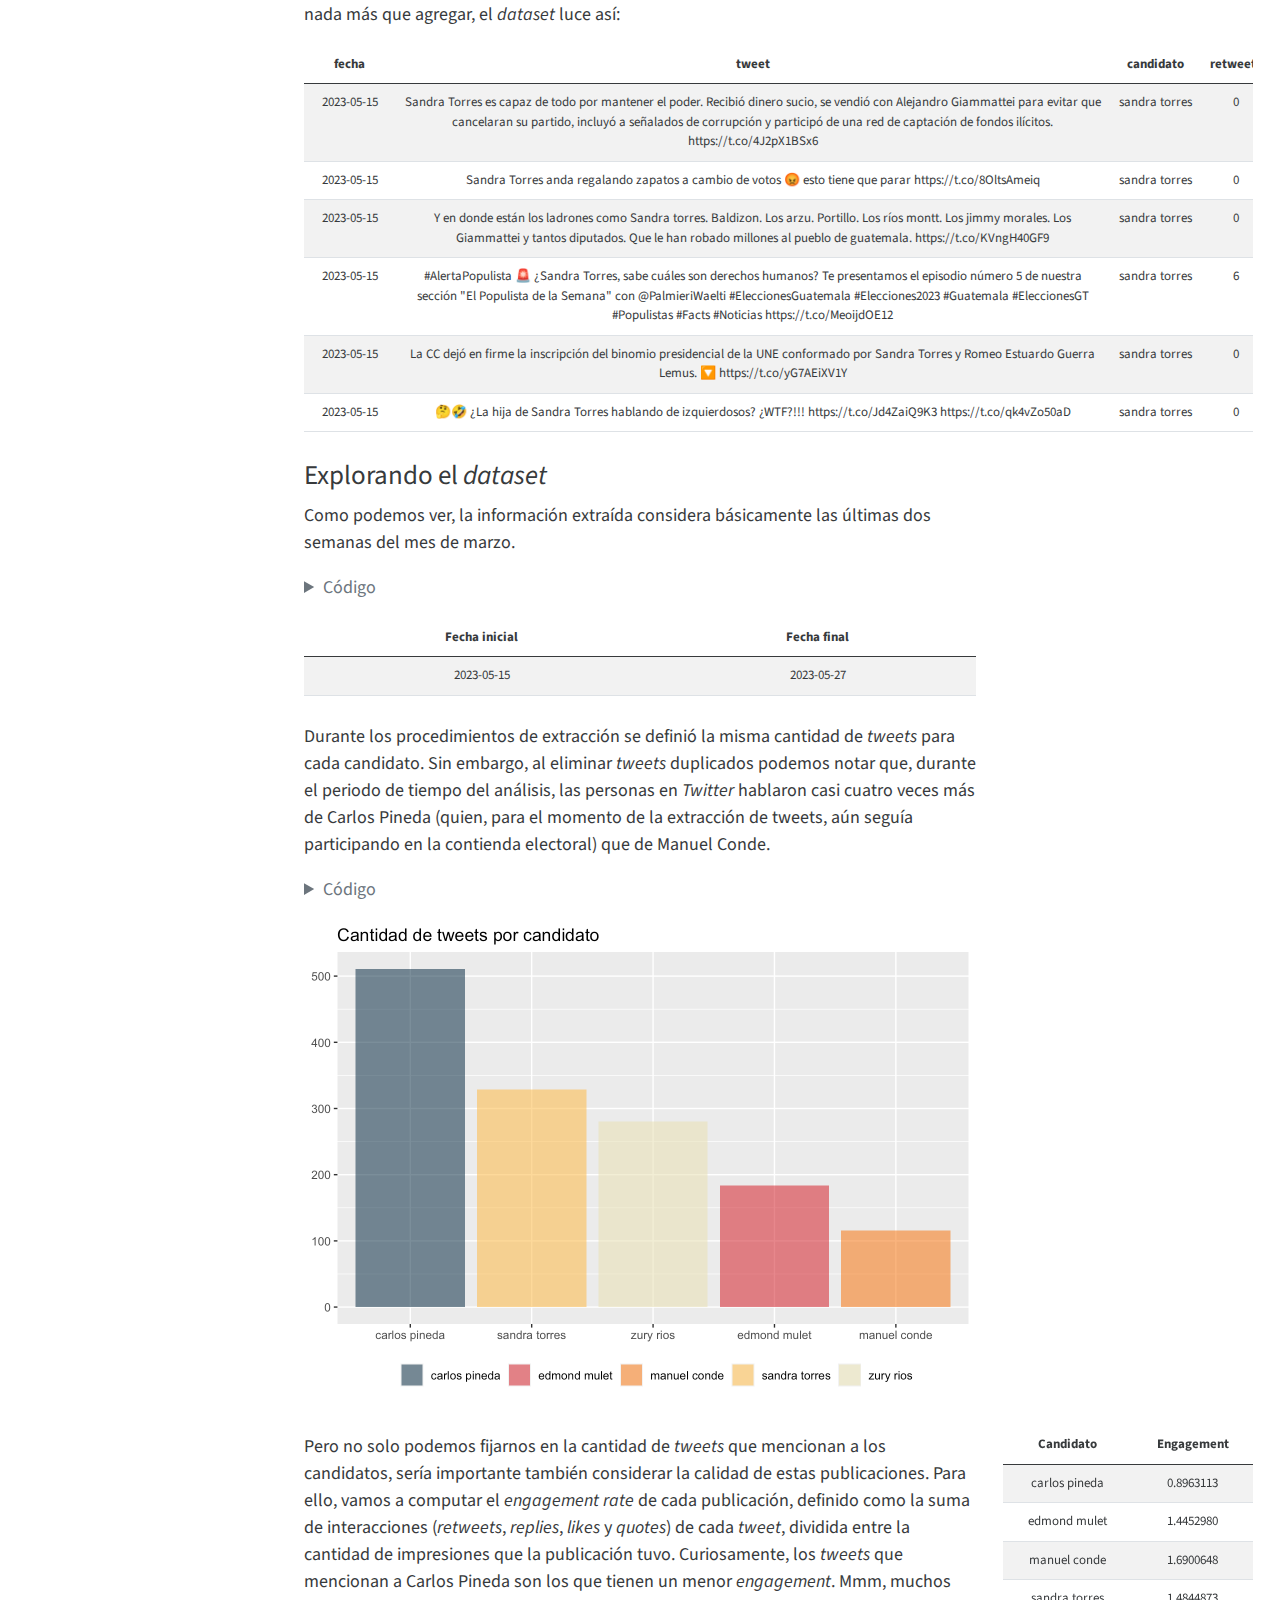
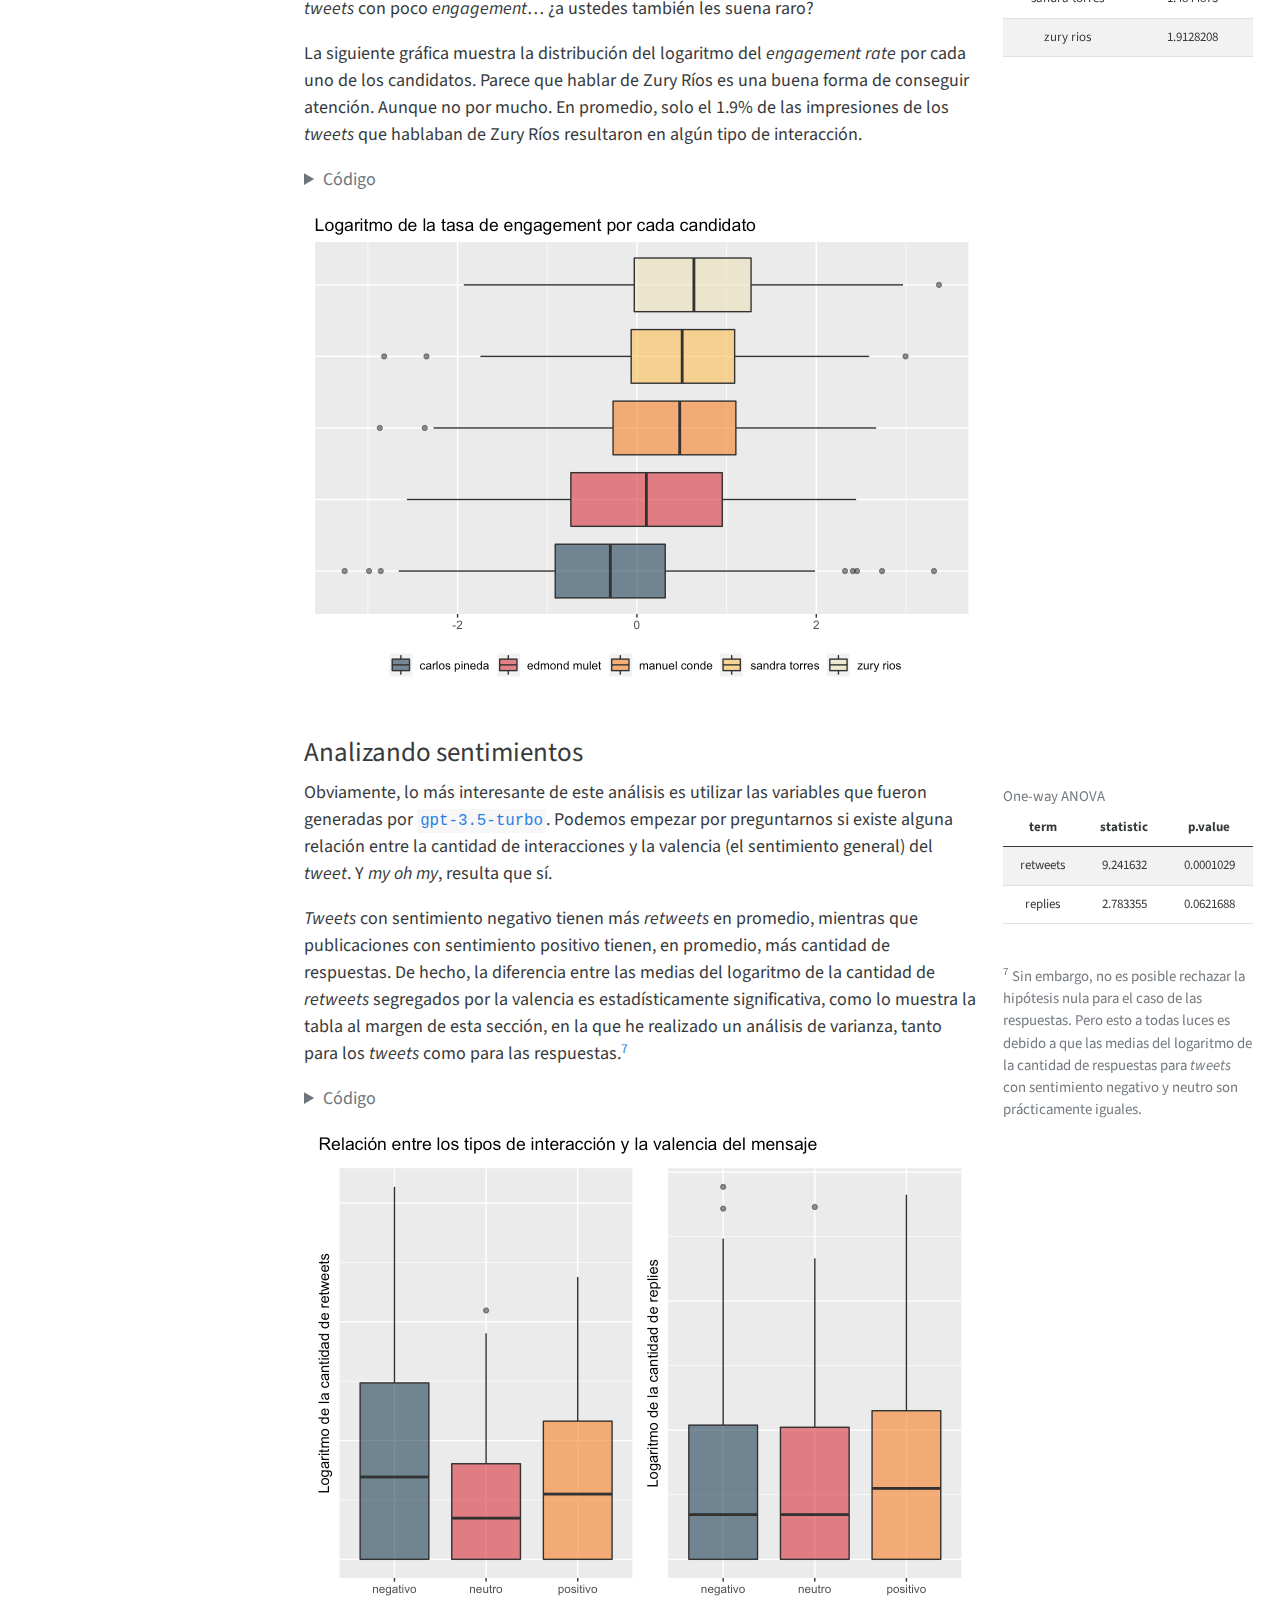
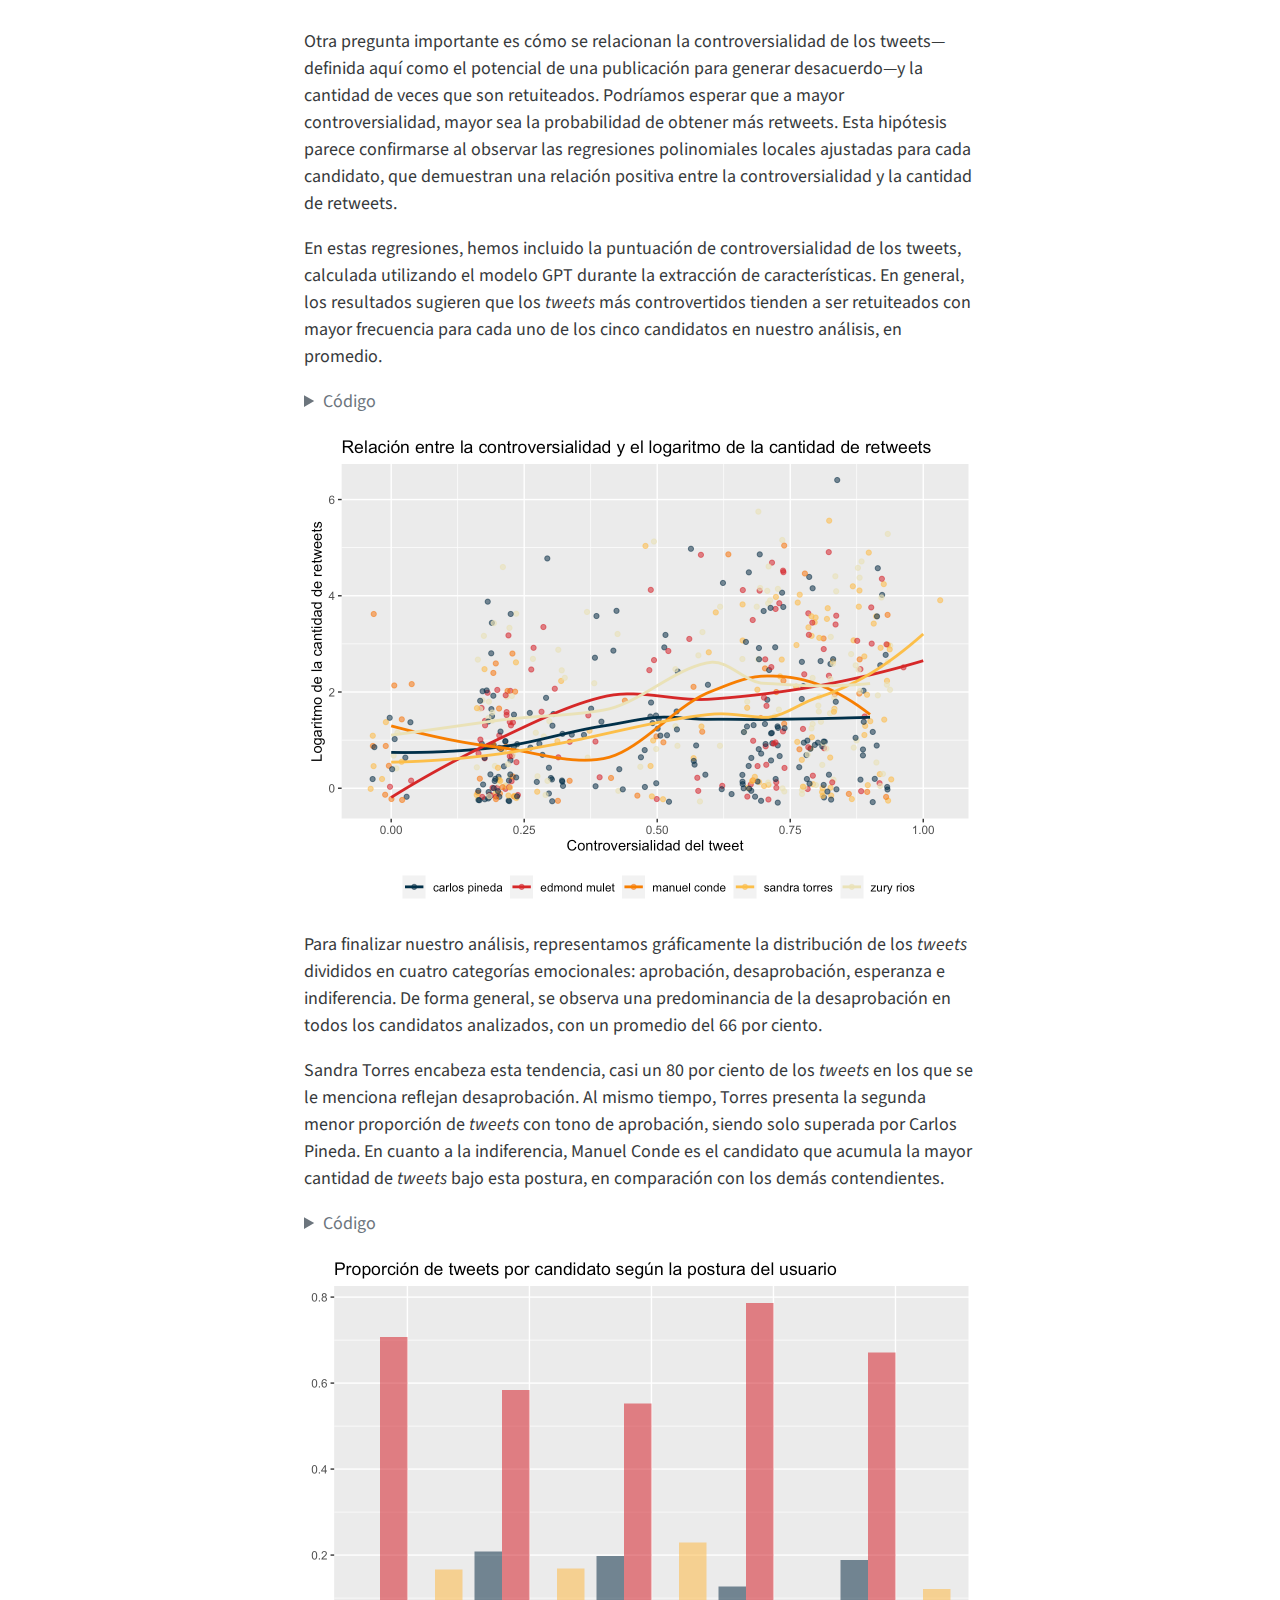
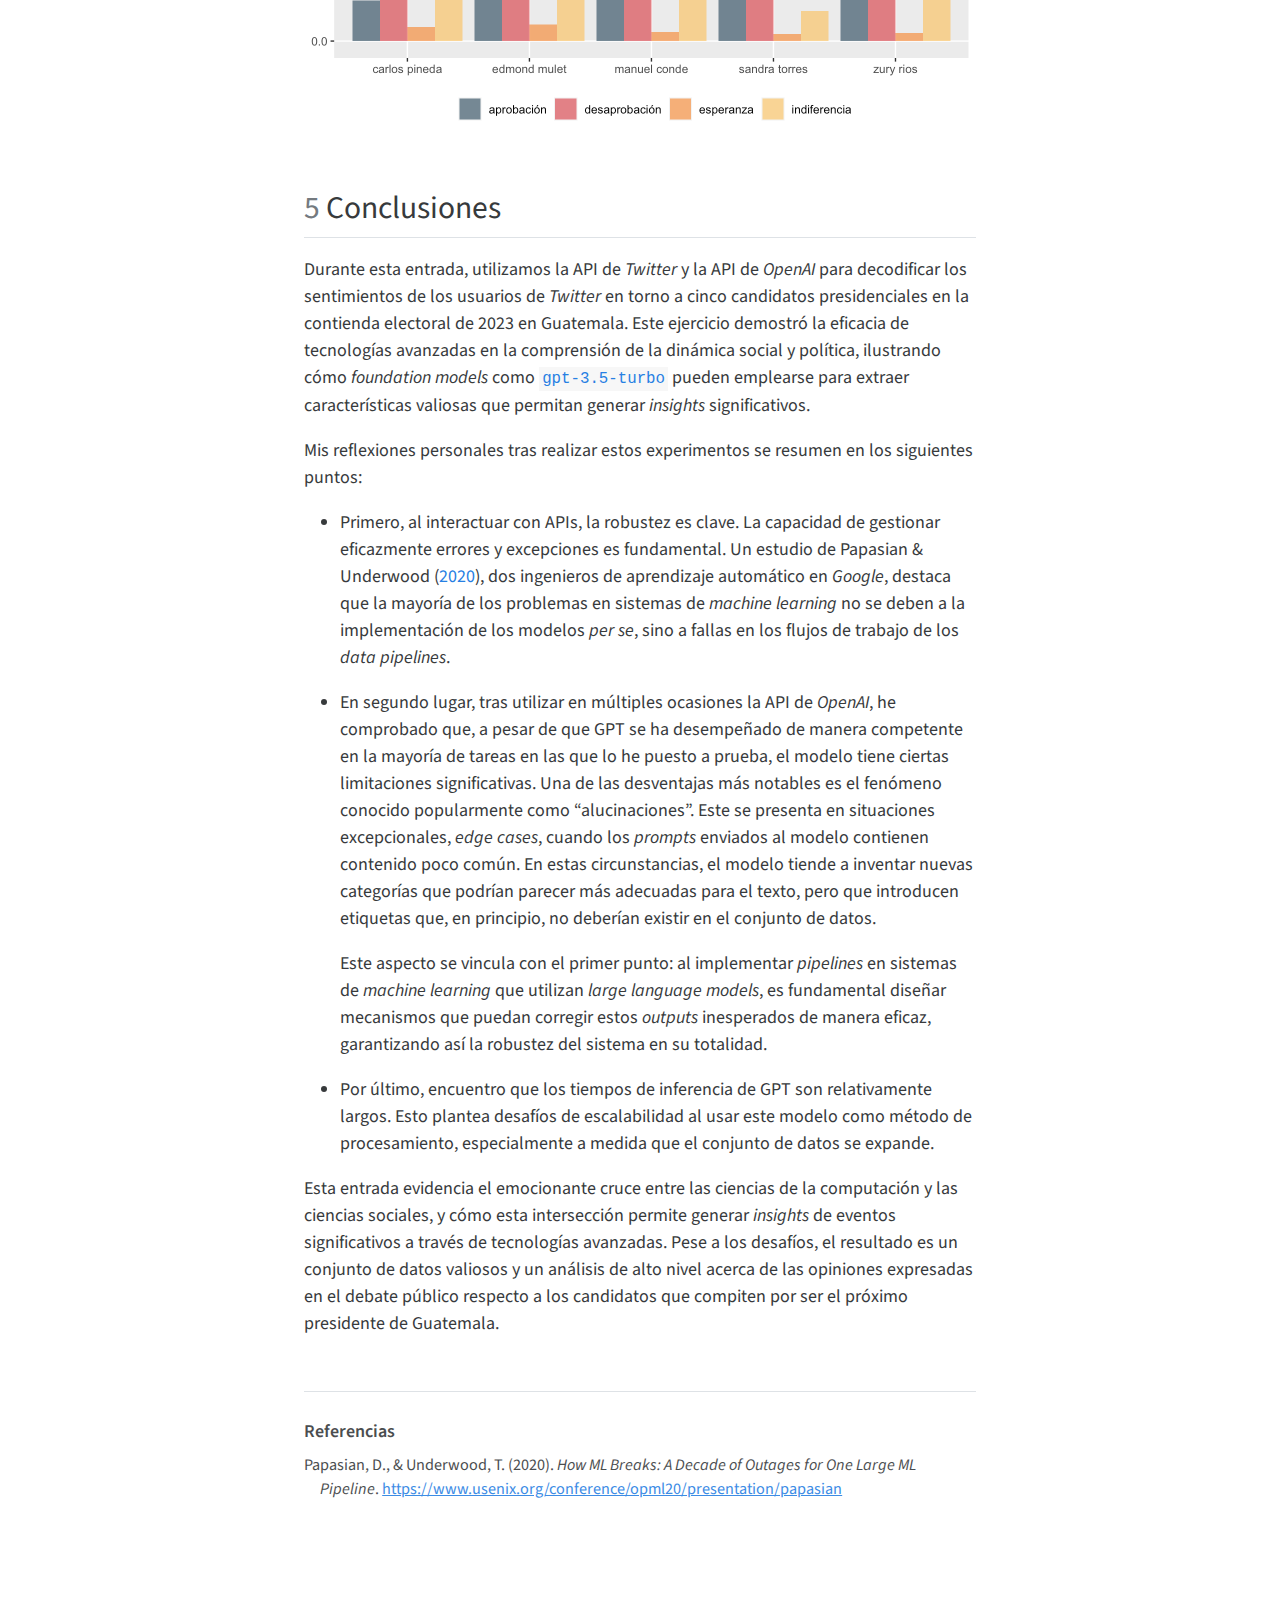
==== commit 89bebce7: "Final draft" ====
--- a/docs/posts/election-insights/index.html
+++ b/docs/posts/election-insights/index.html
@@ -980,9 +980,9 @@
 <li><p>Primero, al interactuar con APIs, la robustez es clave. La capacidad de gestionar eficazmente errores y excepciones es fundamental. Un estudio de <span class="citation" data-cites="papasian2020b">Papasian &amp; Underwood (<a href="#ref-papasian2020b" role="doc-biblioref">2020</a>)</span>, dos ingenieros de aprendizaje automático en <em>Google</em>, destaca que la mayoría de los problemas en sistemas de <em>machine learning</em> no se deben a la implementación de los modelos <em>per se</em>, sino a fallas en los flujos de trabajo de los <em>data pipelines</em>.</p></li>
 <li><p>En segundo lugar, tras utilizar en múltiples ocasiones la API de <em>OpenAI</em>, he comprobado que, a pesar de que GPT se ha desempeñado de manera competente en la mayoría de tareas en las que lo he puesto a prueba, el modelo tiene ciertas limitaciones significativas. Una de las desventajas más notables es el fenómeno conocido popularmente como “alucinaciones”. Este se presenta en situaciones excepcionales, <em>edge cases</em>, cuando los <em>prompts</em> enviados al modelo contienen contenido poco común. En estas circunstancias, el modelo tiende a inventar nuevas categorías que podrían parecer más adecuadas para el texto, pero que introducen etiquetas que, en principio, no deberían existir en el conjunto de datos.</p>
 <p>Este aspecto se vincula con el primer punto: al implementar <em>pipelines</em> en sistemas de <em>machine learning</em> que utilizan <em>large language models</em>, es fundamental diseñar mecanismos que puedan corregir estos <em>outputs</em> inesperados de manera eficaz, garantizando así la robustez del sistema en su totalidad.</p></li>
-<li><p>Por último, encuentro que los tiempos de inferencia de GPT relativamente largos. Esto plantea desafíos de escalabilidad al usar este modelo como método de procesamiento, especialmente a medida que el conjunto de datos se expande.</p></li>
+<li><p>Por último, encuentro que los tiempos de inferencia de GPT son relativamente largos. Esto plantea desafíos de escalabilidad al usar este modelo como método de procesamiento, especialmente a medida que el conjunto de datos se expande.</p></li>
 </ul>
-<p>Esta entrada evidencia el emocionante cruce entre las ciencias de la computación y las ciencias sociales, y cómo esta intersección permite generar <em>insights</em> de eventos significativos a través de tecnologías avanzadas. Pese a los desafíos, el resultado es un conjunto de datos valiosos y un análisis de alto nivel acerca de las opiniones expresadas sobre los candidatos que compiten por ser el próximo presidente de Guatemala.</p>
+<p>Esta entrada evidencia el emocionante cruce entre las ciencias de la computación y las ciencias sociales, y cómo esta intersección permite generar <em>insights</em> de eventos significativos a través de tecnologías avanzadas. Pese a los desafíos, el resultado es un conjunto de datos valiosos y un análisis de alto nivel acerca de las opiniones expresadas en el debate público respecto a los candidatos que compiten por ser el próximo presidente de Guatemala.</p>
 
 
 
